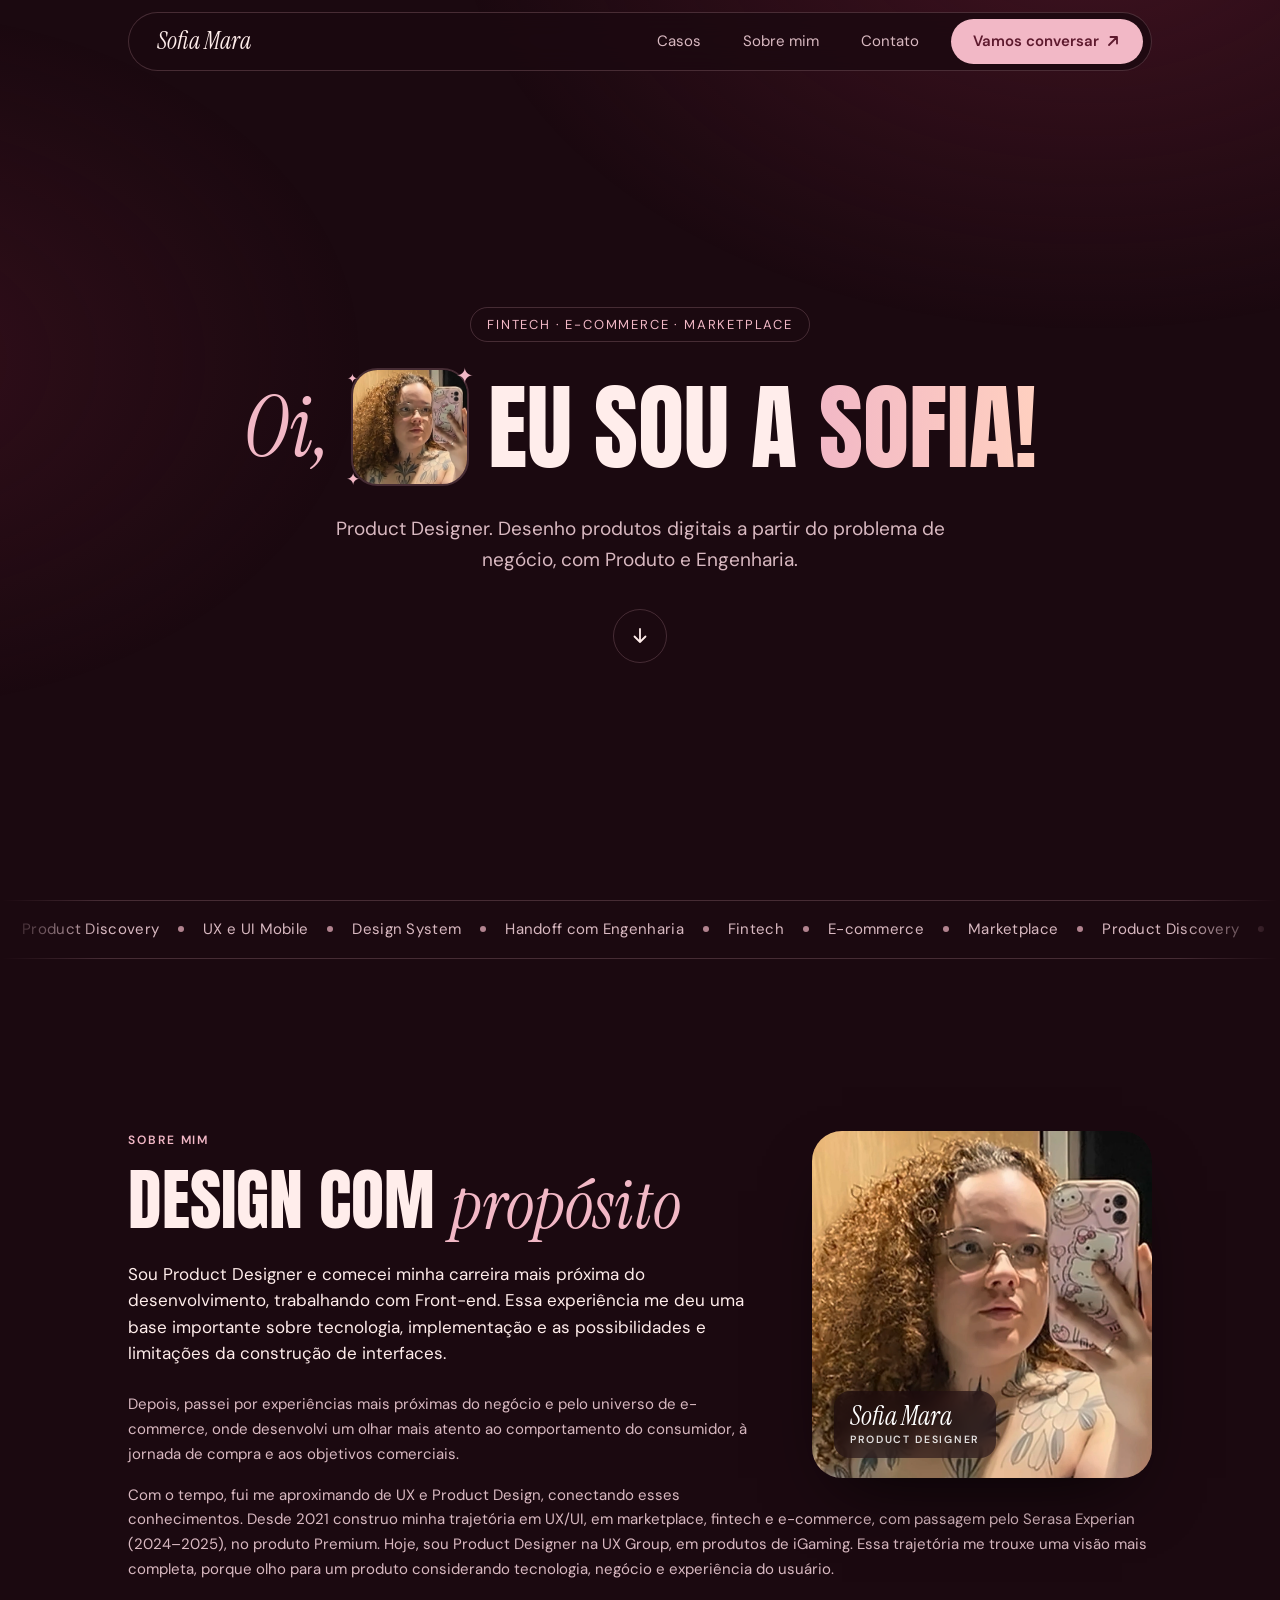
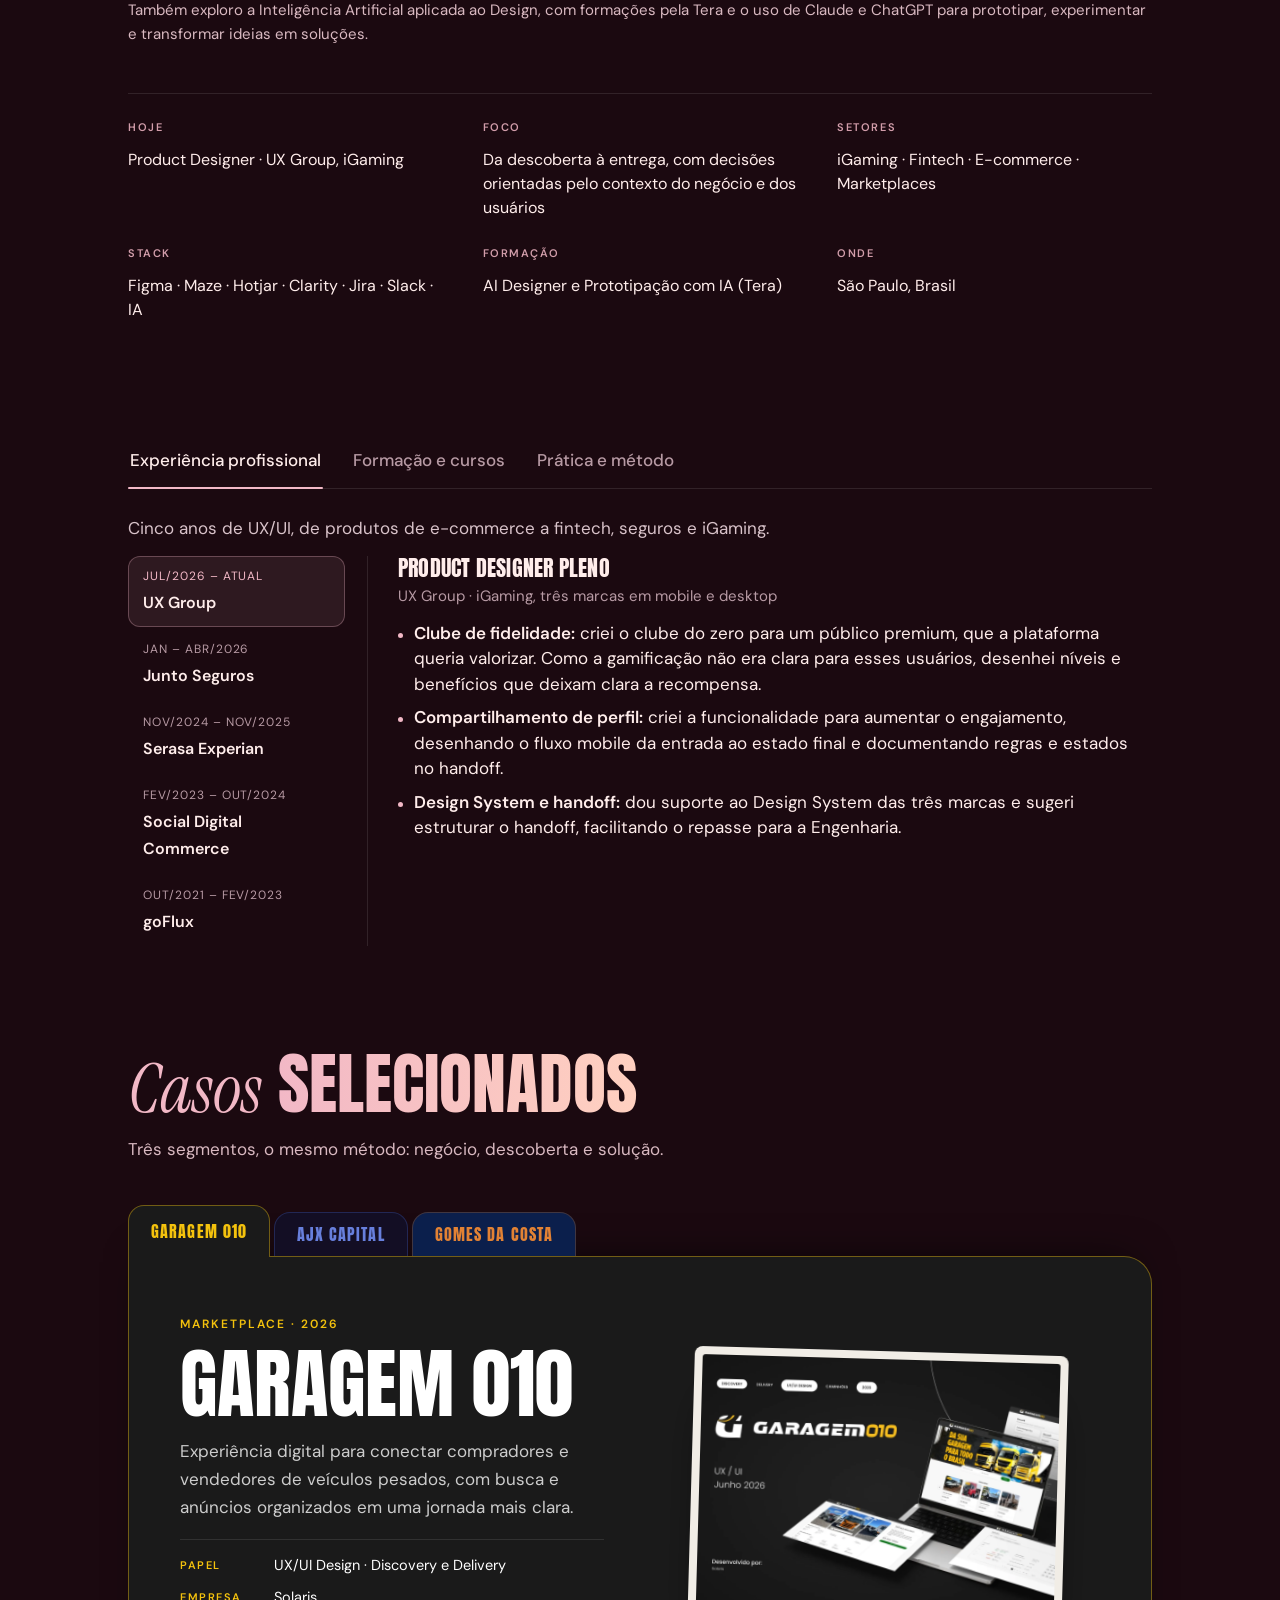
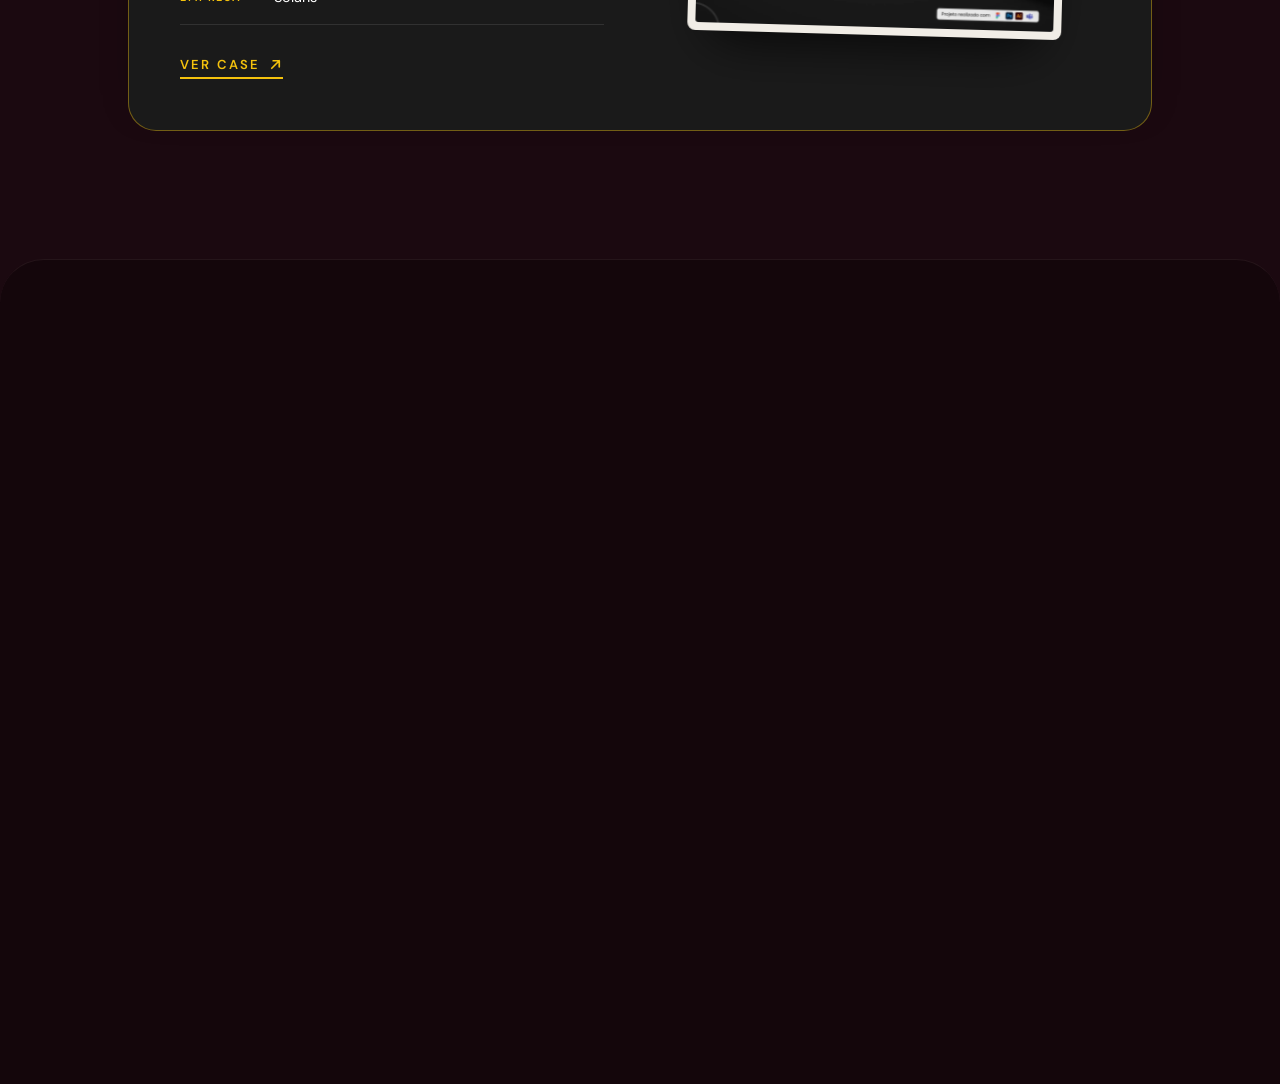
==== index.html @ 7e18d756 "Sobre mim antes de Casos selecionados Co-Authored-By: Claude Sonnet 5.5 <noreply@anthropic.com> Clau" ====
<!doctype html><html lang="pt-BR"><head><meta charset="utf-8"><meta name="viewport" content="width=device-width,initial-scale=1"><title>Sofia Mara · Product Designer</title><meta name="description" content="Product Designer em São Paulo. Produtos digitais de iGaming, fintech e e-commerce, da descoberta ao handoff."><meta property="og:type" content="website"><meta property="og:title" content="Sofia Mara · Product Designer"><meta property="og:description" content="Product Designer em São Paulo. Produtos digitais de iGaming, fintech e e-commerce, da descoberta ao handoff."><meta property="og:image" content="assets/og.jpg"><meta property="og:locale" content="pt_BR"><meta name="twitter:card" content="summary_large_image"><meta name="theme-color" content="#1B0910"><link rel="icon" href="assets/favicon-32.png" sizes="32x32"><link rel="shortcut icon" href="assets/favicon.ico"><link rel="apple-touch-icon" href="assets/apple-touch-icon.png"><link rel="preload" href="assets/fonts/anton.woff2" as="font" type="font/woff2" crossorigin><link rel="preload" href="assets/fonts/dm-400.woff2" as="font" type="font/woff2" crossorigin><link rel="stylesheet" href="assets/style.css"></head><body><div class="bar"></div><header class="nav"><a class="logo" href="#inicio">Sofia Mara</a><a class="l hm" href="#casos">Casos</a><a class="l hm" href="#sobre">Sobre mim</a><a class="l hm" href="#contato">Contato</a><a class="cta" href="#contato">Vamos conversar <i><svg class="ai" viewBox="0 0 16 16" fill="none" stroke="currentColor" stroke-width="1.8" stroke-linecap="round" stroke-linejoin="round" aria-hidden="true"><path d="M4 12L12 4M5.5 4H12v6.5"/></svg></i></a><button class="mb" type="button" aria-label="Abrir menu" aria-expanded="false" aria-controls="mm"><i></i><i></i></button><div class="mm" id="mm"><a href="#casos">Casos</a><a href="#sobre">Sobre mim</a><a href="#contato">Contato</a></div></header><div id="home"><main><section class="hero" id="inicio"><div class="wrap"><span class="chip">Fintech · E-commerce · Marketplace</span><h1 class="d"><span class="it">Oi,</span><span class="ph"><img src="assets/foto.webp" alt="Retrato de Sofia Mara"><span class="st">✦</span><span class="st">✦</span><span class="st">✦</span></span><span>eu sou a <span class="g">Sofia!</span></span></h1><p class="sub hs">Product Designer. Desenho produtos digitais a partir do problema de negócio, com Produto e Engenharia.</p><a class="down" href="#casos" aria-label="Ver casos"><svg viewBox="0 0 20 20" fill="none" stroke="currentColor" stroke-width="1.8" stroke-linecap="round" stroke-linejoin="round"><path d="M10 3v13M4.5 10.5L10 16l5.5-5.5"/></svg></a></div></section><div class="mq" aria-hidden="true"><div class="mqt"><span>Product Discovery</span><span>UX e UI Mobile</span><span>Design System</span><span>Handoff com Engenharia</span><span>Fintech</span><span>E-commerce</span><span>Marketplace</span><span>Product Discovery</span><span>UX e UI Mobile</span><span>Design System</span><span>Handoff com Engenharia</span><span>Fintech</span><span>E-commerce</span><span>Marketplace</span></div></div><section id="sobre" data-lay="1"><div class="wrap"><div class="ab"><div><div class="pt" data-rv data-v="1"><img src="assets/foto.webp" alt="Sofia Mara" loading="lazy" decoding="async"><div class="pt-cap"><b>Sofia Mara</b><span>Product Designer</span></div></div><span class="lab" data-rv>Sobre mim</span><h2 class="d wr" data-rv>Design com <span class="it">propósito</span></h2><p data-rv class="ld wr">Sou Product Designer e comecei minha carreira mais próxima do desenvolvimento, trabalhando com Front-end. Essa experiência me deu uma base importante sobre tecnologia, implementação e as possibilidades e limitações da construção de interfaces.</p><p data-rv>Depois, passei por experiências mais próximas do negócio e pelo universo de e-commerce, onde desenvolvi um olhar mais atento ao comportamento do consumidor, à jornada de compra e aos objetivos comerciais.</p><p data-rv>Com o tempo, fui me aproximando de UX e Product Design, conectando esses conhecimentos. Desde 2021 construo minha trajetória em UX/UI, em marketplace, fintech e e-commerce, com passagem pelo Serasa Experian (2024–2025), no produto Premium. Hoje, sou Product Designer na UX Group, em produtos de iGaming. Essa trajetória me trouxe uma visão mais completa, porque olho para um produto considerando tecnologia, negócio e experiência do usuário.</p><p data-rv>Também exploro a Inteligência Artificial aplicada ao Design, com formações pela Tera e o uso de Claude e ChatGPT para prototipar, experimentar e transformar ideias em soluções.</p></div></div><ul class="topics" data-rv><li><b>Hoje</b>Product Designer · UX Group, iGaming</li><li><b>Foco</b>Da descoberta à entrega, com decisões orientadas pelo contexto do negócio e dos usuários</li><li><b>Setores</b>iGaming · Fintech · E-commerce · Marketplaces</li><li><b>Stack</b>Figma · Maze · Hotjar · Clarity · Jira · Slack · IA</li><li><b>Formação</b>AI Designer e Prototipação com IA (Tera)</li><li><b>Onde</b>São Paulo, Brasil</li></ul><div class="mix" id="experiencia" data-rv><div class="mix-tabs" role="tablist" aria-label="Trajetória"><button type="button" role="tab" class="on" aria-selected="true" id="mt0">Experiência profissional</button><button type="button" role="tab" aria-selected="false" id="mt1">Formação e cursos</button><button type="button" role="tab" aria-selected="false" id="mt2">Prática e método</button></div><div class="mix-p on" role="tabpanel" aria-labelledby="mt0"><p class="mix-lead">Cinco anos de UX/UI, de produtos de e-commerce a fintech, seguros e iGaming.</p><div class="xp"><article class="xp-i" data-rv><div class="xp-d">Jul/2026 – Atual</div><div class="xp-b"><h3>Product Designer Pleno</h3><small>UX Group · iGaming, três marcas em mobile e desktop</small><p>Criei o clube de fidelidade e o compartilhamento de perfil, e dou suporte ao Design System das três marcas.</p><details class="xp-m"><summary>Ver detalhes</summary><ul><li><b>Clube de fidelidade:</b> criei o clube do zero para um público premium, que a plataforma queria valorizar. Como a gamificação não era clara para esses usuários, desenhei níveis e benefícios que deixam clara a recompensa.</li><li><b>Compartilhamento de perfil:</b> criei a funcionalidade para aumentar o engajamento, desenhando o fluxo mobile da entrada ao estado final e documentando regras e estados no handoff.</li><li><b>Design System e handoff:</b> dou suporte ao Design System das três marcas e sugeri estruturar o handoff, facilitando o repasse para a Engenharia.</li></ul></details></div></article><article class="xp-i" data-rv><div class="xp-d">Jan – Abr/2026</div><div class="xp-b"><h3>Product Designer Pleno</h3><small>Junto Seguros · contrato PJ via DOMVS iT, projeto de 4 meses</small><p>Cadastro com validação e preenchimento automático de campos, e login modernizado.</p><details class="xp-m"><summary>Ver detalhes</summary><ul><li><b>Contexto:</b> o abandono no cadastro sobrecarregava o CS, que cadastrava usuários manualmente. A meta era reduzir esse abandono.</li><li><b>Cadastro:</b> com a Engenharia, optamos por validar e preencher campos automaticamente, e não só reduzir telas, porque era ali que o usuário travava.</li><li><b>Login:</b> modernizei a experiência de acesso, com menos etapas e menos esforço para o usuário.</li></ul></details></div></article><article class="xp-i" data-rv><div class="xp-d">Nov/2024 – Nov/2025</div><div class="xp-b"><h3>Product Designer Pleno</h3><small>Serasa Experian · Serasa Premium (assinatura)</small><p>Entrevistas e testes de usabilidade com assinantes; sugeri focar na identidade do Premium.</p><details class="xp-m"><summary>Ver detalhes</summary><ul><li><b>Discovery:</b> conduzi entrevistas com assinantes, dinâmicas com PM e PO e testes de usabilidade.</li><li><b>Mudança de rota:</b> Produto pediu um novo onboarding, que não trouxe a identificação esperada dos assinantes. Sugeri focar na identidade do Premium, ponto que os usuários já citavam, mas não era prioridade, e isso embasou a nova experiência.</li></ul></details></div></article><article class="xp-i" data-rv><div class="xp-d">Fev/2023 – Out/2024</div><div class="xp-b"><h3>UX Designer Júnior → Pleno</h3><small>Social Digital Commerce · e-commerce</small><p>Jornadas de compra, da página de produto ao checkout, usando o Microsoft Clarity para achar pontos de desistência.</p></div></article><article class="xp-i" data-rv><div class="xp-d">Out/2021 – Fev/2023</div><div class="xp-b"><h3>Product Designer Júnior</h3><small>goFlux · produto Fluxy</small><p>Fluxos e protótipos testados com usuários antes do desenvolvimento.</p></div></article></div></div><div class="mix-p" role="tabpanel" aria-labelledby="mt1"><ul class="xp-c"><li><b>AI Designer</b><span>Tera · 2026</span></li><li><b>Prototipação & Design de Produtos com IA</b><span>Tera · 2026</span></li><li><b>Design Systems</b><span>TheStarter · 2024</span></li><li><b>Product-Led Growth</b><span>BTX Consultoria em Tecnologia · 2024</span></li><li><b>Formação de Product Design</b><span>Alura · 2023</span></li><li><b>Google Analytics 4 para UX</b><span>Rocket Labs · 2023</span></li></ul></div><div class="mix-p" role="tabpanel" aria-labelledby="mt2"><div class="tools2"><span class="lab">Prática e método</span><div class="seg" role="tablist"><button role="tab" class="on" data-i="0">Prática de produto</button><button role="tab" class="" data-i="1">Pesquisa e validação</button><button role="tab" class="" data-i="2">Colaboração</button><button role="tab" class="" data-i="3">Ferramentas</button></div><div class="sp on" role="tabpanel"><p class="bs">O que eu aplico em cada projeto, da descoberta ao handoff.</p><ul class="pills"><li>Product Discovery</li><li>Visão de produto</li><li>Design System</li><li>Handoff com Engenharia</li><li>Gamificação</li><li>User Interface (UI)</li></ul></div><div class="sp" role="tabpanel"><p class="bs">Entender o usuário e validar antes de investir em desenvolvimento.</p><ul class="pills"><li>Testes com usuários</li><li>Maze</li><li>Hotjar</li><li>Clarity</li><li>Google Analytics</li><li>Análise de dados</li></ul></div><div class="sp" role="tabpanel"><p class="bs">Alinhar Produto, Design e Engenharia no mesmo ritmo.</p><ul class="pills"><li>Jira</li><li>Confluence</li><li>Slack</li><li>Metodologias ágeis</li></ul></div><div class="sp" role="tabpanel"><p class="bs">Para desenhar e prototipar.</p><ul class="pills"><li>Figma</li><li>FigJam</li><li>Figma Make</li><li>Adobe XD</li><li>Pacote Adobe</li><li>IA (Claude)</li><li>ChatGPT</li></ul></div></div></div></div></div></section><section id="casos"><div class="wrap"><h2 class="d wr" data-rv><span class="it">Casos</span> <span class="g">selecionados</span></h2><p class="lead wr" data-rv>Três segmentos, o mesmo método: negócio, descoberta e solução.</p><div class="tabsx"><div class="tabbar" role="tablist" data-rv><button class="tb on" role="tab" id="tb0" aria-selected="true" aria-controls="pn0" data-i="0" style="--bg:#1A1A1A;--ac:#F4C20D;--on:#141414" type="button"><em>Garagem 010</em></button><button class="tb" role="tab" id="tb1" aria-selected="false" aria-controls="pn1" data-i="1" style="--bg:#0D1232;--ac:#5B86FF;--on:#FFFFFF" type="button"><em>AJX Capital</em></button><button class="tb" role="tab" id="tb2" aria-selected="false" aria-controls="pn2" data-i="2" style="--bg:#012D74;--ac:#FF8A1F;--on:#012D74" type="button"><em>Gomes da Costa</em></button></div><div class="panels" data-rv><a class="sc on" role="tabpanel" id="pn0" aria-labelledby="tb0" href="#/garagem-010" style="--bg:#1A1A1A;--fg:#FFFFFF;--ac:#F4C20D;--on:#141414"><div class="tx"><small>Marketplace · 2026</small><h3>Garagem 010</h3><p>Experiência digital para conectar compradores e vendedores de veículos pesados, com busca e anúncios organizados em uma jornada mais clara.</p><dl class="mini"><div><dt>Papel</dt><dd>UX/UI Design · Discovery e Delivery</dd></div><div><dt>Empresa</dt><dd>Solaris</dd></div></dl><span class="vp">Ver case <i><svg class="ai" viewBox="0 0 16 16" fill="none" stroke="currentColor" stroke-width="1.8" stroke-linecap="round" stroke-linejoin="round" aria-hidden="true"><path d="M4 12L12 4M5.5 4H12v6.5"/></svg></i></span></div><div class="fr"><img src="assets/capas/gar.webp" alt="Capa do projeto Garagem 010" loading="lazy"></div></a><a class="sc" role="tabpanel" id="pn1" aria-labelledby="tb1" href="#/ajx-capital" style="--bg:#0D1232;--fg:#FFFFFF;--ac:#5B86FF;--on:#FFFFFF"><div class="tx"><small>Fintech · 2025</small><h3>AJX Capital</h3><p>Redesign de uma experiência financeira para simplificar a apresentação das informações e tornar os passos mais claros para quem começa a investir.</p><dl class="mini"><div><dt>Papel</dt><dd>Product Design · UX/UI · do Discovery ao handoff</dd></div><div><dt>Empresa</dt><dd>Solaris</dd></div></dl><span class="vp">Ver case <i><svg class="ai" viewBox="0 0 16 16" fill="none" stroke="currentColor" stroke-width="1.8" stroke-linecap="round" stroke-linejoin="round" aria-hidden="true"><path d="M4 12L12 4M5.5 4H12v6.5"/></svg></i></span></div><div class="fr"><img src="assets/capas/ajx.webp" alt="Capa do projeto AJX Capital" loading="lazy"></div></a><a class="sc" role="tabpanel" id="pn2" aria-labelledby="tb2" href="#/gomes-da-costa" style="--bg:#012D74;--fg:#FFFFFF;--ac:#FF8A1F;--on:#012D74"><div class="tx"><small>E-commerce · 2024</small><h3>Gomes da Costa</h3><p>Site B2B para parceiros comerciais e distribuidores, com foco em navegação clara e apresentação dos produtos.</p><dl class="mini"><div><dt>Papel</dt><dd>UX/UI Design</dd></div><div><dt>Empresa</dt><dd>Social Unlimited</dd></div></dl><span class="vp">Ver case <i><svg class="ai" viewBox="0 0 16 16" fill="none" stroke="currentColor" stroke-width="1.8" stroke-linecap="round" stroke-linejoin="round" aria-hidden="true"><path d="M4 12L12 4M5.5 4H12v6.5"/></svg></i></span></div><div class="fr"><img src="assets/capas/gdc.webp" alt="Capa do projeto Gomes da Costa" loading="lazy"></div></a></div></div></div></section></main></div><div class="view" id="v-garagem-010" data-ac="#F4C20D" data-on="#141414" data-tint="rgba(244,194,13,.16)" data-title="Garagem 010 · Sofia Mara" hidden><main class="view-main"><div class="wrap"><div class="ch"><div class="row"><div><span class="lab" data-rv>Case · Marketplace · 2026</span><h1 class="d" data-rv>Garagem 010</h1><p class="sm" data-rv>Experiência digital para conectar compradores e vendedores de veículos pesados, com busca e anúncios organizados em uma jornada mais clara.</p><div class="bts" style="justify-content:flex-start;margin:0" data-rv><a class="btn p" href="https://www.behance.net/gallery/251794497/E-commerce-Garagem010-UIUX-Design" target="_blank" rel="noopener noreferrer">Ver no Behance <i><svg class="ai" viewBox="0 0 16 16" fill="none" stroke="currentColor" stroke-width="1.8" stroke-linecap="round" stroke-linejoin="round" aria-hidden="true"><path d="M4 12L12 4M5.5 4H12v6.5"/></svg></i></a></div></div><div class="hd-r" data-rv><div class="cover"><img src="assets/capas/gar.webp" alt="Capa do projeto Garagem 010"></div><dl class="meta"><div><dt>Ano</dt><dd>2026</dd></div><div><dt>Papel</dt><dd>UX/UI Design · Discovery e Delivery</dd></div><div><dt>Empresa</dt><dd>Solaris</dd></div><div><dt>Segmento</dt><dd>Marketplace</dd></div></dl></div></div></div><div class="rsm" data-rv><div class="rsm-role"><span>Meu papel</span><b>UX/UI Design, do Discovery ao Delivery.</b></div><div class="rsm-g"><div><i>Problema</i><p>Compra e venda de veículos pesados sem um ambiente único: cadastro complexo, pouca confiança na negociação e nenhum controle administrativo.</p></div><div><i>Decisão</i><p>Plataforma organizada em três pilares (Parceiro, Administrador e Cliente), com cadastro de anúncios em etapas e parceiro verificado.</p></div><div><i>Entrega</i><p>Interfaces finais, documentação funcional e handoff, com acompanhamento das implementações.</p></div></div></div><div class="sec car" data-rv><div class="chd"><div><span class="lab">Detalhes</span><h2>Um olhar de perto</h2></div><div class="arr"><button type="button" class="pv" aria-label="Anterior">&#8592;</button><button type="button" class="nx2" aria-label="Próximo">&#8594;</button></div></div><div class="trk"><figure><img src="assets/capas/gar.webp" alt="Garagem 010, imagem 1"></figure><figure><img src="assets/capas/d-gar-2.webp" alt="Garagem 010, imagem 2"></figure><figure><img src="assets/capas/d-gar-5.webp" alt="Garagem 010, imagem 3"></figure><figure><img src="assets/capas/ui-gar-1.webp" alt="Garagem 010, imagem 4"></figure><figure><img src="assets/capas/ui-gar-2.webp" alt="Garagem 010, imagem 5"></figure><a class="mais" href="https://www.behance.net/gallery/251794497/E-commerce-Garagem010-UIUX-Design" target="_blank" rel="noopener noreferrer"><span class="lab">Case completo</span><b>Ver todas as telas no Behance</b><i><i><svg class="ai" viewBox="0 0 16 16" fill="none" stroke="currentColor" stroke-width="1.8" stroke-linecap="round" stroke-linejoin="round" aria-hidden="true"><path d="M4 12L12 4M5.5 4H12v6.5"/></svg></i></i></a></div><div class="dots"></div></div><div class="sec" data-rv><div><span class="lab">01 · Metodologia</span><h2>Double Diamond</h2></div><div><div class="dd"><div class="ddv on"><div class="ddt"><div class="ddg g1"><span>Problema · Discover e Define</span></div><div class="ddg g2"><span>Solução · Develop e Deliver</span></div><div class="ddc c1"><i>01</i><b>Discover</b><p>Conversas com stakeholders e especialistas do setor para mapear as dores de compradores, parceiros e administradores. Benchmark com Webmotors, Mercado Livre, Loft e OLX para identificar padrões e lacunas.</p><small>Requisitos · Benchmark</small></div><div class="ddc c2"><i>02</i><b>Define</b><p>Síntese em seis problemas prioritários: cadastro complexo, falta de controle administrativo, pouca confiança na negociação, fluxo fragmentado, sem gestão de parceiros e processo manual. Personas e arquitetura da informação da plataforma.</p><small>Problemas · Personas · IA</small></div><div class="ddc c3"><i>03</i><b>Develop</b><p>Fluxos, wireframes e protótipos para os três pilares (Parceiro, Administrador e Cliente), com validação dos principais cenários.</p><small>Fluxos · Wireframes · Protótipos</small></div><div class="ddc c4"><i>04</i><b>Deliver</b><p>Interfaces finais, documentação funcional e handoff para o desenvolvimento, com acompanhamento das implementações.</p><small>UI final · Documentação · Handoff</small></div></div></div></div></div></div><div class="sec" data-rv><div><span class="lab">02 · Benchmark</span><h2>O que o mercado já faz</h2></div><div><p>Comparei Webmotors, Mercado Livre, Loft e OLX. Os pontos fortes e fracos de cada um viraram decisões:</p><ul class="bl"><li>Cadastro dividido em etapas</li><li>Mais credibilidade, mostrando o parceiro verificado</li><li>Cards mais limpos</li><li>Prioridade para fotos grandes</li></ul></div></div><div class="sec" data-rv><div><span class="lab">03 · Problemas</span><h2>O que encontramos</h2></div><div><p>Na etapa de Discovery, os aprendizados foram consolidados em seis problemas:</p><ul class="pills"><li>Cadastro muito complexo</li><li>Ausência de controle administrativo</li><li>Pouca confiança na negociação</li><li>Fluxo fragmentado</li><li>Ausência de gestão de parceiros</li><li>Processo manual</li></ul></div></div><div class="sec" data-rv><div><span class="lab">04 · Estratégia</span><h2>Como poderíamos resolver isso?</h2></div><div><p>Dos problemas saíram perguntas estratégicas, como simplificar o cadastro de anúncios sem perder informação importante e centralizar a gestão em um único ambiente. As funcionalidades foram organizadas em três pilares:</p><div class="duo trio3"><div class="gc"><span class="lab">Parceiro</span><h3>Publica os anúncios</h3><ul class="bl"><li>Cadastro da empresa</li><li>Criação e gestão de anúncios</li><li>Gestão dos interessados</li><li>Atualização de perfil</li></ul></div><div class="gc"><span class="lab">Administrador</span><h3>Gere a operação</h3><ul class="bl"><li>Gestão de usuários, parceiros e clientes</li><li>Gestão de anúncios</li><li>Controle de permissões</li></ul></div><div class="gc"><span class="lab">Cliente</span><h3>Busca e demonstra interesse</h3><ul class="bl"><li>Busca avançada</li><li>Favoritos</li><li>Contato com anunciantes</li><li>Perfil do usuário</li></ul></div></div></div></div><div class="sec" data-rv><div><span class="lab">Aprendizados</span><h2>O que levei deste projeto</h2></div><ul class="bl"><li><b>Trabalhar com IA.</b> Foi uma experiência com bastante uso de IA, e isso me ajudou a entender como usar essas ferramentas para ganhar escala, agilidade e eficiência no processo de design.</li><li><b>Design System desde o início.</b> Percebi a importância de estruturar um Design System logo no começo, pensando na consistência e na facilidade de evolução do produto conforme ele cresce.</li></ul></div><div class="fin" data-rv><div class="fin-l"><span class="lab">Case completo</span><h2>Veja o processo e as telas</h2><p>O projeto inteiro, com telas e detalhes, está no meu Behance.</p><div class="bts"><a class="btn p" href="https://www.behance.net/gallery/251794497/E-commerce-Garagem010-UIUX-Design" target="_blank" rel="noopener noreferrer">Abrir no Behance <i><svg class="ai" viewBox="0 0 16 16" fill="none" stroke="currentColor" stroke-width="1.8" stroke-linecap="round" stroke-linejoin="round" aria-hidden="true"><path d="M4 12L12 4M5.5 4H12v6.5"/></svg></i></a></div></div><dl class="fin-r"><div><dt>Palavras-chave</dt><dd>Discovery · Delivery · UX/UI Design · Caminhões · 2026</dd></div><div><dt>Ferramentas</dt><dd>Figma · Photoshop · Illustrator · Teams</dd></div><div><dt>Desenvolvido por</dt><dd>Solaris</dd></div></dl></div><div class="nx" data-rv><a href="#/gomes-da-costa"><small>← Anterior</small><b>Gomes da Costa</b></a><a class="r" href="#/ajx-capital"><small>Próximo →</small><b>AJX Capital</b></a></div></div></main></div><div class="view" id="v-ajx-capital" data-ac="#5B86FF" data-on="#FFFFFF" data-tint="rgba(59,99,240,.22)" data-title="AJX Capital · Sofia Mara" hidden><main class="view-main"><div class="wrap"><div class="ch"><div class="row"><div><span class="lab" data-rv>Case · Fintech · 2025</span><h1 class="d" data-rv>AJX Capital</h1><p class="sm" data-rv>Redesign de uma experiência financeira para simplificar a apresentação das informações e tornar os passos mais claros para quem começa a investir.</p><div class="bts" style="justify-content:flex-start;margin:0" data-rv><a class="btn p" href="https://www.behance.net/gallery/221381561/Aplicativo-AJX-UIUX-Design" target="_blank" rel="noopener noreferrer">Ver no Behance <i><svg class="ai" viewBox="0 0 16 16" fill="none" stroke="currentColor" stroke-width="1.8" stroke-linecap="round" stroke-linejoin="round" aria-hidden="true"><path d="M4 12L12 4M5.5 4H12v6.5"/></svg></i></a><a class="btn" href="https://www.figma.com/deck/eUM4Y44WfViMMg2u6GrjgN" target="_blank" rel="noopener noreferrer">Ver apresentação <i><svg class="ai" viewBox="0 0 16 16" fill="none" stroke="currentColor" stroke-width="1.8" stroke-linecap="round" stroke-linejoin="round" aria-hidden="true"><path d="M4 12L12 4M5.5 4H12v6.5"/></svg></i></a></div></div><div class="hd-r" data-rv><div class="cover"><img src="assets/capas/ajx.webp" alt="Capa do projeto AJX Capital"></div><dl class="meta"><div><dt>Ano</dt><dd>2025</dd></div><div><dt>Papel</dt><dd>Product Design · UX/UI · do Discovery ao handoff</dd></div><div><dt>Empresa</dt><dd>Solaris</dd></div><div><dt>Segmento</dt><dd>Fintech</dd></div></dl></div></div></div><div class="rsm" data-rv><div class="rsm-role"><span>Meu papel</span><b>Product Design e UX/UI, do Discovery (a partir das pesquisas existentes) ao handoff com Engenharia. Projeto em dupla com Leonardo Lacerda Aguiar.</b></div><div class="rsm-g"><div><i>Problema</i><p>Execução complexa: a equipe de apoio precisava acompanhar o usuário em funções básicas, e a interface tinha pouca sinalização de status e leitura difícil.</p></div><div><i>Decisão</i><p>Revisão de fluxos, etapas e status sinalizados, filtros e informação melhor distribuída.</p></div><div><i>Entrega</i><p>Home reestruturada, carteira com abas e filtros (Pendente, Em andamento e Liquidado) e biblioteca de componentes.</p></div></div></div><div class="sec car" data-rv><div class="chd"><div><span class="lab">Detalhes</span><h2>Um olhar de perto</h2></div><div class="arr"><button type="button" class="pv" aria-label="Anterior">&#8592;</button><button type="button" class="nx2" aria-label="Próximo">&#8594;</button></div></div><div class="trk"><figure><img src="assets/capas/ajx.webp" alt="AJX Capital, imagem 1"></figure><figure><img src="assets/capas/g-ajx-1.webp" alt="AJX Capital, imagem 2"></figure><figure><img src="assets/capas/g-ajx-3.webp" alt="AJX Capital, imagem 3"></figure><figure><img src="assets/capas/g-ajx-7.webp" alt="AJX Capital, imagem 4"></figure><a class="mais" href="https://www.behance.net/gallery/221381561/Aplicativo-AJX-UIUX-Design" target="_blank" rel="noopener noreferrer"><span class="lab">Case completo</span><b>Ver todas as telas no Behance</b><i><i><svg class="ai" viewBox="0 0 16 16" fill="none" stroke="currentColor" stroke-width="1.8" stroke-linecap="round" stroke-linejoin="round" aria-hidden="true"><path d="M4 12L12 4M5.5 4H12v6.5"/></svg></i></i></a><a class="mais" href="https://www.figma.com/deck/eUM4Y44WfViMMg2u6GrjgN" target="_blank" rel="noopener noreferrer"><span class="lab">Figma</span><b>Ver a apresentação completa</b><i><i><svg class="ai" viewBox="0 0 16 16" fill="none" stroke="currentColor" stroke-width="1.8" stroke-linecap="round" stroke-linejoin="round" aria-hidden="true"><path d="M4 12L12 4M5.5 4H12v6.5"/></svg></i></i></a></div><div class="dots"></div></div><div class="sec" data-rv><div><span class="lab">01 · Contexto</span><h2>Um app financeiro</h2></div><div><p>Empresa do mercado financeiro focada em investimentos seguros e acessíveis, com app mobile. O redesign teve como foco a experiência visual e a usabilidade, para simplificar a apresentação das informações e tornar os passos mais claros para quem começa a investir.</p></div></div><div class="sec" data-rv><div><span class="lab">02 · Problemas</span><h2>O que travava o uso</h2></div><div><p>Na análise do app, três problemas se destacaram:</p><ul class="pills"><li>Complexidade de execução</li><li>Interface pouco intuitiva</li><li>Acessibilidade e leitura</li></ul><p>A equipe de apoio precisava acompanhar o usuário em funções básicas, havia pouca sinalização de status, excesso de informação e falta de foco, e a leitura ficava difícil em certas condições.</p></div></div><div class="sec" data-rv><div><span class="lab">03 · Estratégia</span><h2>Como poderíamos resolver isso?</h2></div><div><p>Cada problema virou uma frente de solução:</p><div class="duo trio3"><div class="gc"><span class="lab">Frente 01</span><h3>Facilitar o processo</h3><ul class="bl"><li>Gatilhos para as funções principais</li><li>Revisão de fluxos</li></ul></div><div class="gc"><span class="lab">Frente 02</span><h3>Organização visual</h3><ul class="bl"><li>Etapas e status sinalizados</li><li>Filtros</li></ul></div><div class="gc"><span class="lab">Frente 03</span><h3>Acessibilidade</h3><ul class="bl"><li>Informação melhor distribuída</li><li>Leitura clara</li></ul></div></div></div></div><div class="sec" data-rv><div><span class="lab">04 · Mudanças</span><h2>O que ficou diferente</h2></div><div><ul class="bl"><li><b>Home reestruturada</b> com gatilhos para as funcionalidades ideais e carrossel para as opções de investimento.</li><li><b>Carteira com abas e filtros</b> (Pendente, Em andamento e Liquidado): o usuário sabe onde está e qual o status.</li><li><b>Fluxos reorganizados</b> mostrando só o necessário em cada etapa, como no envio de documentos.</li></ul></div></div><div class="sec" data-rv><div><span class="lab">05 · Design system</span><h2>Visual e componentes</h2></div><div><p>O foco do redesign foi a experiência visual e a usabilidade, combinando neon e glassmorphism para um aspecto tecnológico e sofisticado. Fonte: Archivo.</p><div class="sw"><span><i style="background:#0d1233"></i><b>Marine Blue</b>#0D1233</span><span><i style="background:#42cdf5"></i><b>Light Blue</b>#42CDF5</span><span><i style="background:#73ff47"></i><b>Green</b>#73FF47</span><span><i style="background:#f80"></i><b>Orange</b>#FF8800</span></div><p>Biblioteca de componentes com estados de progresso, status e notificações (lidas e não lidas).</p></div></div><div class="sec" data-rv><div><span class="lab">Aprendizados</span><h2>O que levei deste projeto</h2></div><ul class="bl"><li><b>Partir de pesquisas de outras pessoas.</b> Entrei depois que as entrevistas e pesquisas já tinham sido feitas. Precisei trabalhar a partir dos estudos existentes para transformá-los em uma solução visual e funcional.</li><li><b>Interpretar dados e descobertas anteriores.</b> Foi uma experiência importante para aprender a ler pesquisas que não conduzi diretamente e aproveitar o que já tinha sido descoberto.</li><li><b>UI Guide e Design System primeiro.</b> Reforçou a importância de começar o projeto estruturando um UI Guide e um Design System.</li></ul></div><div class="fin" data-rv><div class="fin-l"><span class="lab">Case completo</span><h2>Veja o processo e as telas</h2><p>O projeto inteiro, com telas e detalhes, está no meu Behance.</p><div class="bts"><a class="btn p" href="https://www.behance.net/gallery/221381561/Aplicativo-AJX-UIUX-Design" target="_blank" rel="noopener noreferrer">Abrir no Behance <i><svg class="ai" viewBox="0 0 16 16" fill="none" stroke="currentColor" stroke-width="1.8" stroke-linecap="round" stroke-linejoin="round" aria-hidden="true"><path d="M4 12L12 4M5.5 4H12v6.5"/></svg></i></a><a class="btn" href="https://www.figma.com/deck/eUM4Y44WfViMMg2u6GrjgN" target="_blank" rel="noopener noreferrer">Ver apresentação <i><svg class="ai" viewBox="0 0 16 16" fill="none" stroke="currentColor" stroke-width="1.8" stroke-linecap="round" stroke-linejoin="round" aria-hidden="true"><path d="M4 12L12 4M5.5 4H12v6.5"/></svg></i></a></div></div><dl class="fin-r"><div><dt>Palavras-chave</dt><dd>Product Design · Aplicativo · UX Design · Março de 2025</dd></div><div><dt>Desenvolvido por</dt><dd>Sofia Silveira e Leonardo Lacerda Aguiar</dd></div></dl></div><div class="nx" data-rv><a href="#/garagem-010"><small>← Anterior</small><b>Garagem 010</b></a><a class="r" href="#/gomes-da-costa"><small>Próximo →</small><b>Gomes da Costa</b></a></div></div></main></div><div class="view" id="v-gomes-da-costa" data-ac="#FF8A1F" data-on="#012D74" data-tint="rgba(1,45,116,.45)" data-title="Gomes da Costa · Sofia Mara" hidden><main class="view-main"><div class="wrap"><div class="ch"><div class="row"><div><span class="lab" data-rv>Case · E-commerce · 2024</span><h1 class="d" data-rv>Gomes da Costa</h1><p class="sm" data-rv>Site B2B para parceiros comerciais e distribuidores, com foco em navegação clara e apresentação dos produtos.</p><div class="bts" style="justify-content:flex-start;margin:0" data-rv><a class="btn p" href="https://www.behance.net/gallery/209493775/E-commerce-Gomes-da-Costa-UIUX-Design" target="_blank" rel="noopener noreferrer">Ver no Behance <i><svg class="ai" viewBox="0 0 16 16" fill="none" stroke="currentColor" stroke-width="1.8" stroke-linecap="round" stroke-linejoin="round" aria-hidden="true"><path d="M4 12L12 4M5.5 4H12v6.5"/></svg></i></a></div></div><div class="hd-r" data-rv><div class="cover"><img src="assets/capas/gdc.webp" alt="Capa do projeto Gomes da Costa"></div><dl class="meta"><div><dt>Ano</dt><dd>2024</dd></div><div><dt>Papel</dt><dd>UX/UI Design</dd></div><div><dt>Empresa</dt><dd>Social Unlimited</dd></div><div><dt>Segmento</dt><dd>E-commerce</dd></div></dl></div></div></div><div class="rsm" data-rv><div class="rsm-role"><span>Meu papel</span><b>UX/UI Design.</b></div><div class="rsm-g"><div><i>Problema</i><p>Um site B2B que precisava ser ferramenta estratégica para parceiros comerciais e distribuidores, com informação detalhada de cada produto.</p></div><div><i>Decisão</i><p>O benchmark apontou oportunidades: modernizar o design, facilitar pedidos, packs, detalhamento e centro de ajuda.</p></div><div><i>Entrega</i><p>Navegação por categorias e conteúdo estruturado, da descoberta do produto até a decisão.</p></div></div></div><div class="sec car" data-rv><div class="chd"><div><span class="lab">Detalhes</span><h2>Um olhar de perto</h2></div><div class="arr"><button type="button" class="pv" aria-label="Anterior">&#8592;</button><button type="button" class="nx2" aria-label="Próximo">&#8594;</button></div></div><div class="trk"><figure><img src="assets/capas/gdc.webp" alt="Gomes da Costa, imagem 1"></figure><figure><img src="assets/capas/d-gdc-2.webp" alt="Gomes da Costa, imagem 2"></figure><figure><img src="assets/capas/d-gdc-3.webp" alt="Gomes da Costa, imagem 3"></figure><figure><img src="assets/capas/ui-gdc-1.webp" alt="Gomes da Costa, imagem 4"></figure><figure><img src="assets/capas/ui-gdc-2.webp" alt="Gomes da Costa, imagem 5"></figure><a class="mais" href="https://www.behance.net/gallery/209493775/E-commerce-Gomes-da-Costa-UIUX-Design" target="_blank" rel="noopener noreferrer"><span class="lab">Case completo</span><b>Ver todas as telas no Behance</b><i><i><svg class="ai" viewBox="0 0 16 16" fill="none" stroke="currentColor" stroke-width="1.8" stroke-linecap="round" stroke-linejoin="round" aria-hidden="true"><path d="M4 12L12 4M5.5 4H12v6.5"/></svg></i></i></a></div><div class="dots"></div></div><div class="sec" data-rv><div><span class="lab">01 · Projeto</span><h2>Mais que uma vitrine</h2></div><div><p>Marca de alimentos conhecida por qualidade e tradição, em especial pescados como atum e sardinha. O site B2B deve servir como ferramenta estratégica para fortalecer a relação com os parceiros comerciais, com navegação intuitiva e informação detalhada de cada produto.</p></div></div><div class="sec" data-rv><div><span class="lab">02 · Benchmark</span><h2>O que o mercado já faz</h2></div><div><p>Análise de sites B2B de Coqueiro, Pescador e Robinson (concorrentes diretos), e de Amazon Business e Alibaba (fora do setor), olhando navegação, design, usabilidade e funcionalidades. Oportunidades identificadas:</p><ul class="bl"><li>Modernização do design</li><li>Facilidade de pedidos Pack</li><li>Detalhamento aprofundado</li><li>Centro de ajuda</li></ul></div></div><div class="sec" data-rv><div><span class="lab">03 · Persona</span><h2>Para quem desenhei</h2></div><div><p>Criei a persona para o projeto: um gerente de compras de rede de supermercados, que valoriza clareza, informação completa e navegação intuitiva.</p></div></div><div class="sec" data-rv><div><span class="lab">04 · Recursos</span><h2>O que o site precisa ter</h2></div><div><p>Das oportunidades do benchmark saíram oito recursos:</p><ul class="pills"><li>Informações detalhadas</li><li>Linkagem de produtos</li><li>Opções de embalagem</li><li>Pack de 3 unidades</li><li>Páginas de produto</li><li>Destaques e promoções</li><li>Interface intuitiva</li><li>Design responsivo</li></ul></div></div><div class="sec" data-rv><div><span class="lab">Aprendizados</span><h2>O que levei deste projeto</h2></div><ul class="bl"><li><b>Jornada de compra no e-commerce.</b> Reforcei meu olhar sobre como a organização das informações, a comunicação visual e a facilidade de navegação influenciam a experiência de compra.</li><li><b>Interface além da estética.</b> Aprendi a olhar para a interface considerando também como ela ajuda o usuário a encontrar produtos e tomar decisões.</li></ul></div><div class="fin" data-rv><div class="fin-l"><span class="lab">Case completo</span><h2>Veja o processo e as telas</h2><p>O projeto inteiro, com telas e detalhes, está no meu Behance.</p><div class="bts"><a class="btn p" href="https://www.behance.net/gallery/209493775/E-commerce-Gomes-da-Costa-UIUX-Design" target="_blank" rel="noopener noreferrer">Abrir no Behance <i><svg class="ai" viewBox="0 0 16 16" fill="none" stroke="currentColor" stroke-width="1.8" stroke-linecap="round" stroke-linejoin="round" aria-hidden="true"><path d="M4 12L12 4M5.5 4H12v6.5"/></svg></i></a></div></div><dl class="fin-r"><div><dt>Palavras-chave</dt><dd>Qualidade · Sabor · Confiança · 2024 · Usabilidade</dd></div><div><dt>Ferramentas</dt><dd>Figma · Photoshop · Illustrator · Teams</dd></div><div><dt>Desenvolvido por</dt><dd>Social Unlimited Digital Commerce</dd></div></dl></div><div class="nx" data-rv><a href="#/ajx-capital"><small>← Anterior</small><b>AJX Capital</b></a><a class="r" href="#/garagem-010"><small>Próximo →</small><b>Garagem 010</b></a></div></div></main></div><footer class="final" id="contato"><div class="final-in"><span class="avail"><i></i>Aberta a boas conversas</span><h2 class="d wr"><span class="it">Vamos</span> <span class="g">conversar?</span></h2><p class="lead wr">Se você está construindo um produto digital e precisa transformar desafios complexos em experiências mais claras, vamos trocar ideias.</p><div class="bts"><a class="btn p" href="#contato" data-mail target="_blank" rel="noopener noreferrer">E-mail <i><svg class="ai" viewBox="0 0 16 16" fill="none" stroke="currentColor" stroke-width="1.8" stroke-linecap="round" stroke-linejoin="round" aria-hidden="true"><path d="M4 12L12 4M5.5 4H12v6.5"/></svg></i></a><button class="btn" id="copy" type="button">Copiar e-mail</button><a class="btn" href="assets/Sofia-Mara-Silveira-Product-Designer-CV.pdf" download>Baixar currículo</a></div></div><div class="foot"><div class="foot-top"><div class="foot-brand"><div><b>Sofia Mara</b><span>Product Designer<br>São Paulo, Brasil</span></div></div><nav class="foot-col" aria-label="Menu do rodapé"><h4>Menu</h4><a href="#inicio">Início</a><a href="#casos">Casos</a><a href="#sobre">Sobre mim</a><a href="#contato">Contato</a></nav><div class="foot-col"><h4>Social</h4><a href="https://www.linkedin.com/in/sofimara/" target="_blank" rel="noopener noreferrer">LinkedIn</a><a href="https://www.behance.net/sofiamara" target="_blank" rel="noopener noreferrer">Behance</a><a href="https://github.com/SofisMara" target="_blank" rel="noopener noreferrer">GitHub</a></div></div><hr><div class="foot-bot"><span>© 2026 Sofia Mara · São Paulo, Brasil</span><a href="#inicio">Voltar ao topo ↑</a></div><p class="priv">Este site usa o Microsoft Clarity para medir como as páginas são visitadas (cliques e rolagem, sem identificar você). Nenhum dado é vendido. <br>Dúvidas ou pedido de exclusão: fale comigo pelo e-mail acima.</p></div></footer><script src="assets/app.js"></script></body></html>
---- assets/style.css ----
@font-face{font-family:Anton;font-style:normal;font-weight:400;font-display:swap;src:url(fonts/anton.woff2)format('woff2')}@font-face{font-family:'DM Sans';font-style:normal;font-weight:400;font-display:swap;src:url(fonts/dm-400.woff2)format('woff2')}@font-face{font-family:'DM Sans';font-style:normal;font-weight:500;font-display:swap;src:url(fonts/dm-500.woff2)format('woff2')}@font-face{font-family:'DM Sans';font-style:normal;font-weight:600;font-display:swap;src:url(fonts/dm-600.woff2)format('woff2')}@font-face{font-family:'Instrument Serif';font-style:italic;font-weight:400;font-display:swap;src:url(fonts/instrument-italic.woff2)format('woff2')}@keyframes fl{0%,to{transform:translateY(0) rotate(0)}50%{transform:translateY(-9px) rotate(14deg)}}@keyframes bob{0%,to{transform:translateY(0)}50%{transform:translateY(7px)}}@keyframes glow{0%,to{box-shadow:0 0 0 0 transparent}50%{box-shadow:0 0 22px 2px rgba(242,184,198,.18)}}@keyframes wob{0%,to{transform:rotate(2.5deg)}50%{transform:rotate(1deg) translateY(-6px)}}@keyframes wob2{0%,to{transform:rotate(3deg)}50%{transform:rotate(1.5deg) translateY(-8px)}}@keyframes pulse{0%,to{box-shadow:0 0 0 0 rgba(120,230,160,.45)}60%{box-shadow:0 0 0 8px transparent}}@keyframes wig{0%,to{rotate:0deg}30%{rotate:-4deg}70%{rotate:4deg}}@keyframes tabin{0%{opacity:0;transform:translateY(14px)}to{opacity:1;transform:none}}@keyframes cin{0%{opacity:0}to{opacity:1}}@keyframes wIn{0%{opacity:0;transform:translateY(.5em)}to{opacity:1;transform:none}}@keyframes mqs{to{transform:translateX(-50%)}}@keyframes rp{to{transform:scale(5);opacity:0}}@keyframes frIn{0%{opacity:0;transform:translateX(34px) rotate(4deg) scale(.96)}to{opacity:1;transform:rotate(1.6deg)}}@keyframes bd{to{transform:rotate(360deg)}}@keyframes hdf{50%{transform:translateY(-6px)}}@keyframes hdi{0%{opacity:0;transform:translateY(8px)}to{opacity:1;transform:none}}@keyframes hdt{0%,to{transform:rotate(2.2deg) translateY(0)}50%{transform:rotate(1.6deg) translateY(-6px)}}@keyframes cvs{0%,60%{transform:translateX(-120%)}to{transform:translateX(120%)}}@keyframes cvz{0%{transform:scale(1)}to{transform:scale(1.06)}}@keyframes cvg{0%,to{opacity:1}}@keyframes trl{0%{opacity:0;transform:translate(-50%,-50%) scale(.3) rotate(0)}18%{opacity:.75}to{opacity:0;transform:translate(calc(-50% + var(--dx)),calc(-50% + 26px)) scale(1) rotate(100deg)}}:root{--bg:#1B0910;--card:#2A0E17;--card2:#3A0F20;--wine:#5E1A2E;--rose:#F2B8C6;--ink:#FFEDEB;--mute:#D9B9C1;--line:rgba(242,184,198,.2);--blush:#F7D6DD;--r:28px}*{box-sizing:border-box;margin:0;padding:0}body,html{overflow-x:hidden}html{scroll-behavior:smooth;scroll-padding-top:90px}body{font:400 17px/1.65"DM Sans",system-ui,sans-serif;color:var(--ink);background:var(--bg);-webkit-font-smoothing:antialiased}body::before{content:"";position:fixed;inset:0;z-index:-1;background:radial-gradient(900px 600px at 85% -10%,rgba(94,26,46,.55),transparent 70%),radial-gradient(700px 500px at -10% 40%,rgba(94,26,46,.35),transparent 70%)}img{display:block;max-width:100%}a{color:inherit;text-decoration:none}ul{list-style:none}.d,.it{font-weight:400}.d{font-family:Anton,sans-serif;text-transform:uppercase;line-height:1}.it{font-family:"Instrument Serif",serif;font-style:italic;text-transform:none;color:var(--rose)}.g{background:linear-gradient(90deg,#f2b8c6,#ffd0c0);-webkit-background-clip:text;background-clip:text;color:transparent;-webkit-text-fill-color:transparent}.wrap{width:min(1120px,100% - 40px);margin-inline:auto}section{padding:clamp(56px,8vw,104px)0 0}.lab{font-size:12px;letter-spacing:.16em;text-transform:uppercase;color:var(--rose);font-weight:600;margin-bottom:14px;display:block}h2.d{font-size:clamp(38px,5.6vw,68px);margin-bottom:12px}.lead{color:var(--mute);max-width:620px;margin-bottom:34px}.hero h1,.nav{display:flex;align-items:center}.nav{position:fixed;left:50%;transform:translateX(-50%);z-index:50;background:rgba(27,9,16,.82);backdrop-filter:blur(12px);border:1px solid var(--line);border-radius:99px;transition:box-shadow .6s,background .6s;max-width:calc(100% - 24px)}.nav.scr{box-shadow:0 14px 40px -16px rgba(0,0,0,.7)}.logo{font:italic 400 24px"Instrument Serif",serif;white-space:nowrap}.nav .cta,.nav a.l{border-radius:99px;color:var(--mute);transition:color .5s,background .5s}.nav a.l.on,.nav a.l:hover{color:var(--ink);background:rgba(242,184,198,.12)}.nav .cta{font-weight:600;background:var(--rose);color:var(--wine);display:inline-flex;gap:6px;align-items:center;transition:transform .5s}.nav .cta:hover{transform:translateY(-2px)}.ai{transition:transform .6s}a:hover .ai,a:hover>i>.ai{transform:translate(2px,-2px)}.hero,i{place-items:center}i{font-style:normal;display:inline-grid;line-height:0}.hero{min-height:100svh;display:grid;text-align:center;padding:120px 0 70px}.hero h1{justify-content:center;line-height:1.02}.hero h1 .it{font-size:.9em}.ph{position:relative;display:inline-block;width:1.25em;height:1.25em;flex:none;transform:rotate(-6deg)}.ph img{width:100%;height:100%;object-fit:cover;object-position:50% 20%;border-radius:.28em;border:2px solid var(--line)}.st{position:absolute;color:var(--rose);font-size:.22em;animation:fl 9s ease-in-out infinite}.st:nth-child(2){top:-.18em;right:-.2em}.st:nth-child(3){bottom:-.05em;left:-.28em;animation-delay:-3s;font-size:.18em}.st:nth-child(4){top:.2em;left:-.3em;animation-delay:-6s;font-size:.14em}.chip,.fact small{letter-spacing:.14em;text-transform:uppercase;color:var(--rose)}.chip,.down{border:1px solid var(--line)}.chip{display:inline-block;font-size:13px;border-radius:99px;padding:6px 16px;margin-bottom:26px}.hero p.sub{max-width:640px;margin:26px auto 0;color:var(--mute);font-size:clamp(16px,1.6vw,19px)}.down{display:inline-grid;place-items:center;width:54px;height:54px;border-radius:50%;margin-top:34px;transition:transform .8s,background .6s}.down:hover{background:rgba(242,184,198,.14);transform:translateY(4px)}.down svg{width:20px;height:20px}.facts{display:grid;grid-template-columns:repeat(4,minmax(0,1fr));gap:14px}.fact{background:var(--card);border:1px solid var(--line);border-radius:22px;padding:20px}.fact small{display:block;font-size:11px;margin-bottom:6px}.fact b{display:block;font-size:16px;margin-bottom:4px}.fact span{font-size:14px;color:var(--mute)}.ab{display:grid;grid-template-columns:minmax(0,1.25fr) minmax(0,.75fr);gap:clamp(28px,5vw,64px);align-items:center}.ab p{color:var(--mute);margin-bottom:16px}.ab p:first-of-type{color:var(--ink)}.pills{display:flex;flex-wrap:wrap;gap:8px;margin:0 0 20px}.pills li,.pt{border:1px solid var(--line)}.pills li{background:rgba(242,184,198,.08);border-radius:99px;padding:6px 14px;font-size:14px}.pt{transform:rotate(3deg);border-radius:30px;overflow:hidden;box-shadow:0 30px 60px -30px rgba(0,0,0,.8)}.pt img{width:100%;aspect-ratio:4/5;object-fit:cover;object-position:50% 20%}.bts,.c{display:flex}.c{border-radius:26px;padding:26px;flex-direction:column;gap:8px;border:1px solid var(--line)}.c h3,.c small{text-transform:uppercase}.c small{font-size:12px;letter-spacing:.12em;opacity:.8}.c h3{font:400 clamp(24px,2.4vw,30px)/1.05 Anton,sans-serif}.c h4{font:600 15px/1.3"DM Sans"}.c p{font-size:15px;opacity:.92}.c .pills li{border-color:rgba(0,0,0,.2);background:rgba(0,0,0,.06)}.bts{flex-wrap:wrap;gap:10px;justify-content:center;margin-top:28px}.btn{display:inline-flex;align-items:center;gap:8px;font:600 15px"DM Sans";padding:13px 22px;border-radius:99px;border:1px solid var(--line);background:0 0;color:var(--ink);cursor:pointer;transition:transform .6s,background .6s}.btn.p{background:var(--rose);color:var(--wine);border-color:var(--rose)}.btn:hover{background:rgba(242,184,198,.12)}.btn.p:hover{background:#f7c8d3}.ch p.sm,footer{color:var(--mute)}footer{text-align:center;font-size:14px;padding:44px 0 40px}.ch{padding:150px 0 0}.ch .row{display:grid;gap:clamp(28px,5vw,64px)}.ch h1{font-size:clamp(46px,8vw,104px);margin:6px 0 20px}.ch p.sm{max-width:560px;font-size:18px;margin-bottom:26px}.meta{background:var(--card);border:1px solid var(--line);border-radius:24px;padding:26px;transform:rotate(2.5deg);box-shadow:0 30px 60px -30px rgba(0,0,0,.8)}.meta div{display:grid;grid-template-columns:96px minmax(0,1fr);gap:12px;padding:12px 0;border-bottom:1px solid var(--line)}.case .sec .gc .bl li:last-child,.meta div:last-child{border:0}.meta dt,.sec h2{text-transform:uppercase}.meta dt{font-size:11px;letter-spacing:.14em;color:var(--rose);font-weight:600;padding-top:3px}.meta dd{font-size:15px}.cover{margin-top:clamp(36px,6vw,64px);border-radius:32px;overflow:hidden;border:1px solid var(--line);background:#1d0a11}.sec{display:grid;grid-template-columns:minmax(0,.4fr) minmax(0,1fr);gap:clamp(20px,5vw,64px);padding-top:clamp(48px,7vw,88px)}.sec h2{font:400 clamp(30px,3.6vw,46px)/1.05 Anton;overflow-wrap:break-word;hyphens:auto}.sec p{color:var(--mute);margin-bottom:14px;font-size:18px}.sec p:first-child{color:var(--ink)}.nx{display:grid;grid-template-columns:repeat(2,minmax(0,1fr));gap:14px;margin-top:20px}.nx a{background:var(--card);border:1px solid var(--line);border-radius:24px;padding:22px 24px;display:block;transition:transform .7s,border-color .6s}.nx a:hover{transform:translateY(-4px);border-color:rgba(242,184,198,.55)}.nx b,.nx small{text-transform:uppercase}.nx small{font-size:11px;letter-spacing:.14em;color:var(--rose)}.nx b{display:block;font:400 28px/1.1 Anton;margin-top:4px}.nx a.r{text-align:right}.bar{position:fixed;top:0;left:0;height:3px;background:var(--rose);width:0;z-index:60}.js .rv{opacity:0;transform:translateY(26px);transition:opacity 1.3s cubic-bezier(.2,.7,.2,1),transform 1.3s cubic-bezier(.2,.7,.2,1);transition-delay:var(--d,0s)}.js .pills.show li,.js .rv.in{opacity:1;transform:none}@media (hover:hover){.c,.fact{transition:transform .8s cubic-bezier(.2,.7,.2,1),border-color .6s}}@media (max-width:900px){.facts{grid-template-columns:repeat(2,minmax(0,1fr))}.ab,.ch .row,.sec{grid-template-columns:minmax(0,1fr)}.pt{max-width:340px;margin-inline:auto}.meta{transform:none}.nav .l.hm{display:none}}@media (max-width:560px){body{font-size:16px}.nav{padding-left:16px}.logo{margin-right:6px;font-size:21px}.nav a.l{padding:8px 9px;font-size:13px}.nav .cta{padding:8px 14px}.facts,.nx{grid-template-columns:minmax(0,1fr)}.nx a.r{text-align:left}.hero h1{font-size:clamp(40px,12.5vw,64px)}}@media (prefers-reduced-motion:reduce){*{animation:none!important;transition:none!important;scroll-behavior:auto!important}.js .rv{opacity:1;transform:none}}.ai{width:15px;height:15px}.ch{padding-top:170px}@media (max-width:560px){.nav{top:10px;padding:8px 8px 8px 16px}.logo{font-size:24px;margin-right:8px}.nav .cta,.nav a.l{font-size:14px;padding:9px 10px}.nav .cta{padding:10px 16px}}.js .pills li{opacity:0;transform:translateY(12px) scale(.92);transition:opacity 1s cubic-bezier(.2,.7,.2,1),transform 1s cubic-bezier(.2,.7,.2,1),border-color .6s,background .6s;transition-delay:calc(var(--i,0)*.1s + .25s)}.js .pills.show li:hover{transform:translateY(-3px);border-color:rgba(242,184,198,.65);background:rgba(242,184,198,.16);transition-delay:0s}.down{animation:bob 3.4s ease-in-out infinite}.chip{animation:glow 5s ease-in-out infinite}.meta{animation:wob 9s ease-in-out infinite}.pt{animation:wob2 10s ease-in-out infinite}.fact:hover{border-color:rgba(242,184,198,.5)}.avail{display:inline-flex;align-items:center;gap:10px;font-size:14px;border:1px solid var(--line);background:rgba(242,184,198,.08);border-radius:99px;padding:7px 16px}.avail i{width:9px;height:9px;border-radius:50%;background:#78e6a0;animation:pulse 4.5s ease-out infinite}.case{--ac:#F2B8C6;--on:#3A0F20;--tint:rgba(94,26,46,.4)}.case::before{background:radial-gradient(900px 620px at 85% -5%,var(--tint),transparent 70%),radial-gradient(700px 500px at -10% 45%,var(--tint),transparent 72%)}.case .lab,.case .meta dt,.case .nx small,.tb.on em,.tb:hover em{color:var(--ac)}.case .ch h1{background:linear-gradient(90deg,var(--ac),#ffedeb);-webkit-background-clip:text;background-clip:text;color:transparent;-webkit-text-fill-color:transparent;font-size:clamp(54px,10vw,132px)}.case .btn.p{background:var(--ac);color:var(--on)}.case .btn.p:hover{filter:brightness(1.08);background:var(--ac)}.case .btn.p,.case .btn:hover,.case .nx a:hover{border-color:var(--ac)}.case .meta{border-color:color-mix(in srgb,var(--ac) 45%,transparent);background:color-mix(in srgb,var(--ac) 9%,#2a0e17)}.case .meta div{border-color:color-mix(in srgb,var(--ac) 22%,transparent)}.case .cover,.case .pills li{border-color:color-mix(in srgb,var(--ac) 40%,transparent)}.case .cover{box-shadow:0 50px 100px -50px var(--ac)}.case .sec h2{color:var(--ink)}.case .pills li{background:color-mix(in srgb,var(--ac) 10%,transparent)}.case .bar{background:var(--ac)}.bar{background:var(--ac,#F2B8C6)}.hero h1 span,.nav .cta,.nav a.l{white-space:nowrap}.case .ch{padding-top:0}.case .ch .row{min-height:70svh;padding-bottom:30px;align-items:center}.case .ch p.sm{font-size:clamp(17px,1.8vw,21px)}@media (max-width:900px){.case .ch .row{min-height:0;padding-top:120px}}.nav{gap:12px}.logo{margin-right:40px;line-height:1}.go svg{width:18px;height:18px}@media (max-width:900px){.nav{padding:12px 14px 12px 28px}.logo{font-size:34px;margin-right:18px}.nav .cta,.nav a.l{font-size:17px;padding:12px 16px}.nav .cta{padding:14px 24px}}@media (max-width:560px){.nav{top:10px;padding:8px 8px 8px 18px;gap:2px}.logo{font-size:26px;margin-right:6px}.nav .cta,.nav a.l{font-size:14px;padding:9px}.nav .cta{padding:11px 16px;margin-left:2px}.hero{padding-top:120px}.case .ch .row{padding-top:110px}}.nav{width:min(1240px,100% - 40px);max-width:none;justify-content:flex-start}.nav .logo{margin-right:auto}.nav .cta{margin-left:14px;font-size:17px;padding:12px 26px}@media (max-width:900px){.nav{width:calc(100% - 24px);padding:12px 12px 12px 26px}.nav a.l{padding:12px 14px}}@media (max-width:560px){.nav{width:calc(100% - 16px);padding:8px 8px 8px 18px}.nav a.l{padding:9px 8px}}.nav{padding:8px 10px 8px 34px;top:14px}.ab .pt[data-v="6"] .pt-cap b,.logo{font-size:32px}.nav a.l{font-size:17px;padding:10px 22px}.nav .cta .ai{width:16px;height:16px}.hero{padding-top:140px}.case .ch .row{padding-top:130px}@media (max-width:900px){.nav{padding:6px 8px 6px 22px}.logo{font-size:28px}.nav .cta,.nav a.l{font-size:15px;padding:9px 12px}.nav .cta{padding:10px 18px}}@media (max-width:560px){.nav{top:8px;padding:5px 6px 5px 16px}.logo{font-size:23px}.nav .cta,.nav a.l{font-size:13px;padding:8px 7px}.nav .cta{padding:9px 14px}.hero{padding-top:110px}.case .ch .row{padding-top:100px}}.ph{cursor:pointer;transition:transform .9s cubic-bezier(.2,.9,.3,1.3);will-change:transform;--rx:0deg;--ry:0deg}.ph img{transition:transform 1s cubic-bezier(.2,.7,.2,1),box-shadow 1s,border-color .6s}@media (hover:hover){.ph:hover{transform:rotate(5deg) scale(1.18) perspective(500px) rotateX(var(--rx)) rotateY(var(--ry));animation:wig 2.4s ease-in-out .9s infinite}.ph:hover img{box-shadow:0 22px 50px -18px rgba(242,184,198,.55);border-color:rgba(242,184,198,.7)}.ph:hover .st{animation-duration:2.6s}.ph:hover .st:nth-child(2){transform:scale(1.8)}}.sc{position:sticky;top:calc(104px + var(--n)*22px);display:grid;box-shadow:0-14px 40px -20px rgba(0,0,0,.7)}.sc:first-child{margin-top:0}.sc .tab,.sc small{letter-spacing:.16em}.sc .tab{position:absolute;top:-38px;left:calc(var(--n)*210px);height:40px;min-width:190px;padding:0 44px 0 22px;display:flex;align-items:center;background:var(--ac);color:var(--on);font:600 12px"DM Sans";clip-path:polygon(0 0,calc(100% - 28px)0,100% 100%,0 100%);border-radius:14px 0 0 0}.sc small{font-size:12px;color:var(--ac);font-weight:600}.sc .tab,.sc .vp,.sc h3,.sc small{text-transform:uppercase}.sc h3{font:400 clamp(44px,6vw,84px)/.95 Anton;margin:12px 0 16px}.sc p{color:rgba(255,255,255,.78);max-width:460px;margin-bottom:18px}.sc .vp{display:inline-flex;align-items:center;gap:8px;font:600 13px"DM Sans";letter-spacing:.16em;color:var(--ac);border-bottom:2px solid var(--ac);padding-bottom:4px}.sc .fr{position:relative;background:#f1ede6;border-radius:8px;transform:rotate(1.6deg);box-shadow:0 30px 50px -24px rgba(0,0,0,.8);transition:transform 1.1s cubic-bezier(.2,.7,.2,1)}.sc .fr img{width:100%;aspect-ratio:4/3;object-fit:cover;border-radius:3px}.sc .fr::after,.sc .fr::before{content:"";position:absolute;width:74px;height:22px;background:rgba(255,255,255,.55);backdrop-filter:blur(2px);top:-11px;box-shadow:0 2px 6px rgba(0,0,0,.2)}.sc .fr::before{left:-18px;transform:rotate(-38deg)}.sc .fr::after{right:-18px;transform:rotate(38deg)}.sc:hover .fr{transform:rotate(-.6deg) scale(1.03)}.sc:hover .vp .ai{transform:translate(3px,-3px)}@media (max-width:900px){.sc{position:relative;top:auto;grid-template-columns:minmax(0,1fr);min-height:0;margin-top:48px}.sc .tab{left:calc(var(--n)*0px);min-width:170px}.sc .fr{max-width:520px}}#home[hidden],.view[hidden]{display:none!important}.bar{display:none}body.case .bar{display:block}@media (max-width:900px){.sc .fr{order:-1;margin:6px 6px 10px}.sc .tab{top:-37px}}.tabsx{padding-top:8px}.tabbar{display:flex;position:relative;z-index:2;overflow-x:auto;scrollbar-width:none}.tabbar::-webkit-scrollbar{display:none}.tb{--ac:#F2B8C6;display:flex;align-items:center;gap:10px;border:0;cursor:pointer;background:color-mix(in srgb,var(--bg) 55%,#1b0910);color:var(--ac);font:600 12px"DM Sans";letter-spacing:.16em;text-transform:uppercase;clip-path:polygon(0 0,calc(100% - 30px)0,100% 100%,0 100%)}.tb.on,.tb:hover{opacity:1}.tb.on{background:var(--ac)}.tb:focus-visible{outline:2px solid #fff;outline-offset:-4px}.panels{position:relative}.sc{--ac:#F2B8C6;display:none;grid-template-columns:minmax(0,1fr) minmax(0,1.05fr);gap:clamp(20px,4vw,52px);align-items:center;background:var(--bg);color:var(--fg);padding:clamp(28px,4vw,56px) clamp(24px,4vw,60px);min-height:420px;border:1px solid color-mix(in srgb,var(--ac) 40%,transparent);margin:0}.sc.on{display:grid;animation:tabin 1.1s cubic-bezier(.2,.7,.2,1)}.sc .mini{display:grid;gap:8px;margin:0 0 24px;padding:14px 0;border-top:1px solid color-mix(in srgb,var(--ac) 30%,transparent);border-bottom:1px solid color-mix(in srgb,var(--ac) 30%,transparent);max-width:460px}.sc .mini div{display:grid;grid-template-columns:84px minmax(0,1fr);gap:10px}.sc .mini dt{font-size:11px;letter-spacing:.14em;text-transform:uppercase;color:var(--ac);font-weight:600;padding-top:2px}.sc .mini dd{font-size:14.5px}.sc .fr::after,.sc .fr::before,.sc .tab{display:none}@media (max-width:900px){.sc{grid-template-columns:minmax(0,1fr);min-height:0}.sc .fr{order:-1}.tb{padding:0 38px 0 18px;height:42px}.tb.on{height:50px}.tb em{display:none}}@media (max-width:560px){.tb{padding:0 30px 0 14px;font-size:11px;letter-spacing:.08em;gap:0}.tabbar{gap:3px}}.tabbar{padding-top:0;margin-bottom:0;align-items:flex-end}.tb{clip-path:none;opacity:1;background:color-mix(in srgb,var(--bg) 60%,#1b0910);color:color-mix(in srgb,var(--ac) 70%,#8a6a72);border:1px solid color-mix(in srgb,var(--ac) 22%,transparent);border-bottom:0;transition:background .6s,color .6s,height .6s cubic-bezier(.2,.7,.2,1)}.tb:hover{background:color-mix(in srgb,var(--bg) 80%,#1b0910);color:var(--ac)}.sc,.tb.on{position:relative}.tb.on{background:var(--bg);color:var(--ac);z-index:3;margin-bottom:-1px;box-shadow:inset 0 3px 0 var(--ac)}.tb em{color:var(--ink);display:inline!important;font:400 18px/1 Anton;letter-spacing:.07em;color:color-mix(in srgb,var(--ac) 75%,#8a6a72);opacity:1}.sc{z-index:1}.sc.on{animation:none}.sc.on .fr,.sc.on .tx{animation:cin 1s cubic-bezier(.2,.7,.2,1)}@media (max-width:560px){.tb{padding:0 16px;height:44px}.tb.on{height:50px}}#v-gomes-da-costa .btn.p{background:#fff;background:#ee6a0b;color:#fff;border-color:#ee6a0b}#v-gomes-da-costa .btn.p:hover{background:#eaf0fa;background:#ff7a1a;border-color:#ff7a1a;filter:none}.topics,.topics li{display:grid}.topics li{background:var(--card);border:1px solid var(--line);background:0 0;border-bottom:1px solid var(--line);border-radius:0;grid-template-columns:96px minmax(0,1fr);gap:12px;align-items:baseline}.gc h3,.tb em,.topics b{text-transform:uppercase}.topics b{font:600 11px"DM Sans";letter-spacing:.14em;color:var(--rose);display:block;margin:0 0 6px;font-size:10.5px;opacity:.75}@media (max-width:560px){.topics{grid-template-columns:minmax(0,1fr)}}@media (max-width:900px){.tabbar{overflow:visible;gap:5px}.tb{flex:1 1 0;min-width:0;justify-content:center;padding:0 6px;height:46px;border-radius:16px 16px 0 0}.tb.on{height:54px}.tb em{font-size:14px;letter-spacing:.04em;text-align:center;line-height:1.05}}@media (max-width:400px){.tb em{font-size:12.5px}}.sc .fr{width:84%;justify-self:center;padding:8px}.case .cover{max-width:860px;margin-inline:auto}.case .cover img{aspect-ratio:16/9}@media (max-width:900px){.sc .fr{width:92%}.case .cover{max-width:100%}}.tabbar{gap:4px;justify-content:flex-start;overflow:visible}.tb{flex:none;padding:0 22px;height:44px;border-radius:16px 16px 0 0}.tb em{font-size:16px}.tb.on{height:52px;box-shadow:none;border-color:color-mix(in srgb,var(--ac) 40%,transparent)}.sc{border-radius:0 28px 28px 28px}@media (max-width:900px){.tabbar{gap:3px}.tb{flex:none;padding:0 14px;height:40px;border-radius:14px 14px 0 0}.tb.on{height:46px}.tb em{font-size:13px;letter-spacing:.04em}}@media (max-width:400px){.tb{padding:0 10px}.tb em{font-size:11.5px}}.duo{display:grid;grid-template-columns:repeat(2,minmax(0,1fr));gap:14px;padding-top:clamp(40px,6vw,72px)}.gc{background:color-mix(in srgb,var(--ac) 7%,transparent);border:1px solid color-mix(in srgb,var(--ac) 24%,transparent);border-radius:28px;padding:clamp(22px,3vw,34px);backdrop-filter:blur(6px)}.gc .lab{display:block;margin-bottom:10px}.gc h3{font:400 clamp(24px,2.6vw,32px)/1.08 Anton;color:var(--ink);margin-bottom:22px;letter-spacing:.01em}.gc .pills{margin:0;gap:8px}.gc .pills li{background:color-mix(in srgb,var(--ac) 9%,transparent);border-color:color-mix(in srgb,var(--ac) 30%,transparent);font-size:14px}@media (max-width:900px){.duo{grid-template-columns:minmax(0,1fr)}}.topics{border-top:1px solid var(--line)}@media (max-width:900px){.topics{grid-template-columns:minmax(0,1fr)}}@media (max-width:400px){.topics li{grid-template-columns:84px minmax(0,1fr)}}.topics{border:0;grid-template-columns:repeat(3,minmax(0,1fr));gap:22px 28px;margin-top:30px}.topics li{display:block;border:0;padding:0;font-size:15px;color:var(--ink);line-height:1.35}.tools2{margin-top:clamp(48px,7vw,80px);display:block}.tools2 .lab{margin-bottom:18px}.seg{display:flex;flex-wrap:wrap;gap:8px}.seg button,.sp{border:1px solid var(--line)}.seg button{font:600 14px"DM Sans";padding:11px 20px;border-radius:99px;background:0 0;color:var(--mute);cursor:pointer}.seg button:hover{color:var(--ink);border-color:rgba(242,184,198,.5)}.seg button.on{background:var(--rose);color:var(--wine);border-color:var(--rose)}.sp{display:none;margin-top:26px;padding:clamp(22px,3vw,34px);border-radius:28px;background:rgba(242,184,198,.05)}.sp.on,.tools2 .lab{display:block}.sp .bs{font-size:17px;color:var(--mute);margin-bottom:20px}.sp .pills{margin:0}.sp .pills li{font-size:15px;padding:8px 18px}@media (max-width:900px){.topics{grid-template-columns:repeat(2,minmax(0,1fr))}}@media (max-width:400px){.topics{gap:18px 16px}.seg button{padding:10px 15px;font-size:13px}}.sec.car{display:block}.car .chd{display:flex;justify-content:space-between;align-items:flex-end;gap:20px;margin-bottom:26px}.car .arr{display:flex;gap:8px}.car .arr button{width:48px;height:48px;border-radius:50%;border:1px solid color-mix(in srgb,var(--ac) 40%,transparent);background:color-mix(in srgb,var(--ac) 8%,transparent);color:var(--ac);font-size:20px;cursor:pointer;transition:background .5s,color .5s,opacity .5s}.car .arr button:hover{background:var(--ac);color:var(--on)}.car .arr button:disabled{opacity:.3;pointer-events:none}.car .trk{display:flex;gap:16px;overflow-x:auto;scroll-snap-type:x mandatory;scrollbar-width:none;scroll-behavior:smooth;-webkit-overflow-scrolling:touch}.car .trk::-webkit-scrollbar{display:none}.car .mais,.car figure{flex:0 0 min(78%,720px);scroll-snap-align:start;border-radius:28px;overflow:hidden;border:1px solid color-mix(in srgb,var(--ac) 30%,transparent);background:#120508;margin:0}.car figure img{transition:transform 1.6s cubic-bezier(.2,.7,.2,1);object-position:top center;background:#120508;height:100%;width:auto;max-width:none;object-fit:contain;display:block}.car figure:hover img{transform:scale(1.04)}.car .mais,.how li{display:flex;flex-direction:column}.car .mais{justify-content:flex-end;gap:10px;background:color-mix(in srgb,var(--ac) 12%,transparent);color:var(--ink)}.car .mais b{font:400 clamp(28px,3.4vw,44px)/1.05 Anton;text-transform:uppercase;font-size:clamp(22px,2.3vw,30px);overflow-wrap:anywhere;hyphens:auto}.car .mais i{font-style:normal;font-size:28px;color:var(--ac);transition:transform .6s}.car .mais:hover i{transform:translate(6px,-6px)}.car .dots{display:flex;gap:8px;margin-top:20px}.car .dots span{width:8px;height:8px;border-radius:99px;background:color-mix(in srgb,var(--ac) 30%,transparent);transition:width .5s,background .5s;cursor:pointer}.car .dots span.on{width:28px;background:var(--ac)}@media (max-width:900px){.car .mais,.car figure{flex-basis:86%;aspect-ratio:4/3.2}.car .arr button{width:42px;height:42px}}.car{--ch:clamp(300px,40vw,500px)}.car .mais,.car figure{height:var(--ch);aspect-ratio:auto}.car figure{flex:0 0 auto;background:#0b0508;display:flex}.car .mais{flex:0 0 clamp(240px,28vw,340px)}@media (max-width:900px){.car{--ch:clamp(260px,72vw,380px)}.car figure{flex-basis:auto}.car .mais{flex-basis:70%}}.car .mais{padding:clamp(20px,2.4vw,30px)}.sp{animation:none!important}.seg button{transition:none!important;transition:transform .4s var(--ease),background .5s,color .5s}.js .sp .pills li,.sp .pills li{opacity:1!important;transform:none!important;transition:none!important}.hero h1{flex-wrap:nowrap;white-space:nowrap;gap:.1em .2em;font-size:clamp(20px,7.4vw,104px)}@media (min-width:561px){.nav{width:auto;max-width:calc(100% - 24px);justify-content:center;padding:5px 6px 5px 22px;gap:2px;top:12px}.nav .logo{margin:0 20px 0 0;font-size:24px}.nav .cta,.nav a.l{font-size:15px;padding:8px 16px}.nav .cta{padding:9px 18px;margin-left:6px}}.ab .ld,.how b{color:var(--ink)}.ab .ld{font-size:20px;line-height:1.55;max-width:560px;margin-bottom:26px}.how{list-style:none;display:grid;grid-template-columns:repeat(3,minmax(0,1fr));border-top:1px solid var(--line)}.how li{gap:4px;font-size:14.5px;line-height:1.5;color:var(--mute)}.how li+li{border-left:1px solid var(--line)}.how em{font:italic 400 18px"Instrument Serif",serif;color:var(--rose);grid-row:1/3;font-size:26px;line-height:1;opacity:.9}.how b{font:400 22px Anton,sans-serif;text-transform:uppercase;letter-spacing:.02em}.ab>div:first-child>.topics{display:none}.wrap>.topics{grid-template-columns:repeat(4,minmax(0,1fr));margin:clamp(36px,5vw,56px)0 0;border-top:1px solid var(--line);border-bottom:1px solid var(--line)}.wrap>.topics li{border-left:1px solid var(--line)}.wrap>.topics li:first-child{border-left:0;padding-left:0}@media (max-width:900px){.wrap>.topics{grid-template-columns:repeat(2,minmax(0,1fr))}.wrap>.topics li:nth-child(3){border-left:0;padding-left:0}.wrap>.topics li:nth-child(n+3){border-top:1px solid var(--line)}}@media (max-width:560px){.how{grid-template-columns:minmax(0,1fr)}.how li,.how li+li{padding:14px 0;border-left:0;border-bottom:1px solid var(--line)}.ab .ld{font-size:18px}}.ab h2.d{margin-bottom:22px}@media (min-width:901px){.nav{width:80vw;max-width:1500px;justify-content:flex-start;padding:6px 8px 6px 28px}.nav .logo{margin:0 auto 0 0}.nav a.l{padding:9px 20px}.nav .cta{padding:10px 22px;margin-left:10px}}.sec .bl{list-style:none;display:grid;gap:10px;margin:6px 0 0}.bl li,.sw span{color:var(--mute)}.bl li{position:relative;padding-left:20px;font-size:15.5px;line-height:1.55}.bl li::before{content:"";position:absolute;left:0;top:.62em;width:8px;height:8px;border-radius:50%;background:var(--ac,var(--rose))}.bl b,.sw b{color:var(--ink);font-weight:600}.ab h2.d+.ld{margin-top:6px}.sec p+.bl,.sec p+.pills,.sec p+.sw{margin-top:14px}.sec .sw+p{margin-top:18px}.sec .duo{margin-top:16px;padding:0}.trio3{grid-template-columns:repeat(3,minmax(0,1fr))!important}.sw{display:flex;flex-wrap:wrap;gap:12px}.sw span{display:flex;flex-direction:column;gap:2px;font-size:12px;letter-spacing:.04em}.sw i{display:block;width:92px;height:56px;border-radius:14px;border:1px solid var(--line);margin-bottom:6px}.sw b{font-size:13.5px;letter-spacing:0}@media (max-width:900px){.trio3{grid-template-columns:minmax(0,1fr)!important}}.sec .gc h3{font-size:20px;line-height:1.15;margin-bottom:12px}.sec .gc{padding:20px}:root{--ease:cubic-bezier(.22,.8,.24,1)}.w{opacity:.2;transition:opacity .35s linear}.w.on{opacity:1}.hs .w,.lt{opacity:0;animation:wIn .9s var(--ease) forwards;animation-delay:calc(.9s + var(--i)*.04s);display:inline-block}.lt{transform:translateY(.55em);animation:wIn 1s var(--ease) forwards;animation-delay:calc(.25s + var(--i)*.055s)}.hero h1 .it,.hero h1 .ph{opacity:0;animation:wIn 1.1s var(--ease) .1s forwards}.hero h1 .g{opacity:0;animation:wIn 1.1s var(--ease) .75s forwards}.chip{animation:wIn 1s var(--ease) both}.mq{overflow:hidden;border-block:1px solid var(--line);padding:16px 0;margin:0 0 clamp(36px,6vw,70px);-webkit-mask:linear-gradient(90deg,transparent,#000 8%,#000 92%,transparent);mask:linear-gradient(90deg,transparent,#000 8%,#000 92%,transparent)}.mqt{display:flex;width:max-content;gap:0;animation:mqs 46s linear infinite}.mq:hover .mqt{animation-play-state:paused}.mqt span{font-size:15px;color:var(--mute);white-space:nowrap;padding:0 22px;position:relative;letter-spacing:.02em}.mqt span::after,.nav a.l::after{content:"";position:absolute;background:var(--rose)}.mqt span::after{right:-3px;top:50%;width:6px;height:6px;margin-top:-3px;border-radius:50%;opacity:.7}.go{width:44px;height:44px;border-radius:50%;background:var(--ac);color:var(--on);place-items:center;transition:transform .6s var(--ease)}.go,.go i{display:grid}.final{margin-top:clamp(70px,10vw,130px);background:var(--wine);border-radius:44px 44px 0 0;padding:clamp(56px,8vw,110px)0 28px;text-align:center;overflow:hidden}.final::before{content:"";position:absolute;inset:auto -10% -40% -10%;height:70%;background:radial-gradient(closest-side,rgba(242,184,198,.18),transparent);pointer-events:none}.final,.final-in,.foot{position:relative}.final-in{max-width:880px;margin:0 auto;padding:0 20px}.final h2.d{font-size:clamp(54px,11vw,150px);margin:18px 0 22px}.final .lead{margin:0 auto 32px;max-width:560px}.final .bts{display:flex;justify-content:center;gap:10px;flex-wrap:wrap}.foot{max-width:1240px;margin:clamp(70px,9vw,120px) auto 0;padding:0 clamp(20px,4vw,40px);text-align:left}.foot-top{display:grid;grid-template-columns:1fr auto auto;gap:36px clamp(40px,9vw,120px);align-items:start}.foot-brand{display:flex;align-items:center;gap:18px}.foot-brand b{display:block;font:italic 400 28px"Instrument Serif",serif;color:#fff}.foot-brand span{font-size:14px;line-height:1.4}.foot-bot,.foot-col{display:flex;gap:12px}.foot-col{flex-direction:column;min-width:140px}.foot-col h4{font:600 12px"DM Sans";letter-spacing:.16em;text-transform:uppercase;margin-bottom:4px}.foot-bot a,.foot-col a{width:fit-content;color:#fff;border-bottom:1px solid transparent;transition:border-color .4s,opacity .4s}.foot-bot a:hover,.foot-col a:hover{border-color:rgba(255,255,255,.7)}.foot hr{border:0;height:1px;background:rgba(255,255,255,.14);margin:44px 0 22px;background:rgba(255,255,255,.07)}.foot-bot{justify-content:space-between;flex-wrap:wrap;font-size:14px}@media (max-width:760px){.foot-top{grid-template-columns:minmax(0,1fr) minmax(0,1fr)}.foot-brand{grid-column:1/-1}.final{border-radius:30px 30px 0 0}}.btn,.cta{transition:transform .5s var(--ease),background .5s,color .5s,box-shadow .5s}.btn:hover,.cta:hover{transform:translateY(-3px);box-shadow:0 14px 30px -14px rgba(242,184,198,.55)}.btn:active,.cta:active{transform:translateY(0) scale(.97)}.btn .ai,.cta .ai{transition:transform .5s var(--ease)}.btn:hover .ai,.cta:hover .ai{transform:rotate(45deg)}.nav a.l{position:relative}.nav a.l::after{left:50%;bottom:4px;width:0;height:1px;transition:width .5s var(--ease),left .5s var(--ease)}.nav a.l:hover::after{width:calc(100% - 28px);left:14px}.facts>*,.gc,.topics li{transition:transform .5s var(--ease),border-color .5s,background .5s}.facts>:hover,.gc:hover{transform:translateY(-4px)}.foot-col h4,.how li:hover b{color:var(--rose)}.how b{transition:color .4s;font-size:21px;line-height:1.1}.seg button:active{transform:scale(.95)}html.cur,html.cur *{cursor:none!important}.cur-d,.cur-r{position:fixed;width:12px;height:12px;margin:-6px 0 0-6px;border-radius:50%;pointer-events:none}.cur-d{left:0;top:0;background:var(--rose);box-shadow:0 0 14px 3px rgba(242,184,198,.6);z-index:99999;opacity:0;transition:opacity .4s,width .4s var(--ease),height .4s var(--ease),margin .4s var(--ease),background .4s;will-change:transform}.cur-d.on{opacity:1}.cur-d.big{width:44px;height:44px;margin:-22px 0 0-22px;background:rgba(242,184,198,.22);box-shadow:0 0 0 1px rgba(242,184,198,.7)}.cur-d.dn{transform-origin:center;width:8px;height:8px;margin:-4px 0 0-4px}.cur-r{border:1px solid var(--rose);z-index:99998;animation:rp .8s var(--ease) forwards}@media (prefers-reduced-motion:reduce){.w{opacity:1!important;transition:none}.chip,.hero h1 .g,.hero h1 .it,.hero h1 .ph,.hs .w,.lt{animation:none!important;opacity:1!important;transform:none!important}.mqt{animation:none}}@media (max-width:560px){.chip{font-size:11px;letter-spacing:.08em;padding:8px 14px}}.sc.on .tx>*{animation:wIn .9s var(--ease) both}.sc.on .tx>:nth-child(1){animation-delay:.05s}.sc.on .tx>:nth-child(2){animation-delay:.14s}.sc.on .tx>:nth-child(3){animation-delay:.23s}.sc.on .tx>:nth-child(4){animation-delay:.32s}.sc.on .tx>:nth-child(5){animation-delay:.4s}.sc.on .fr{animation:frIn 1.2s var(--ease) .1s both}.sc .fr img{transition:transform 1.4s var(--ease)}.sc:hover .fr img{transform:scale(1.05)}.sc .vp{transition:gap .5s var(--ease)}.sc:hover .vp{gap:14px}.sc .vp .ai{transition:transform .5s var(--ease)}.sc:hover .vp .ai{transform:rotate(45deg)}.tb{transition:transform .5s var(--ease),background .5s,color .5s,box-shadow .5s}.tb:not(.on):hover{transform:translateY(-4px)}.tb:active{transform:scale(.96)}.sc .mini{border-top-color:rgba(255,255,255,.1);border-bottom-color:rgba(255,255,255,.1)}@media (prefers-reduced-motion:reduce){.sc.on .fr,.sc.on .tx>*{animation:none}}.how{border-top:0}.how li{position:relative}.how li::before{content:"";width:26px;height:2px;border-radius:2px;background:var(--rose);opacity:.55;margin-bottom:12px}.wrap>.topics{border:0;gap:26px;margin-top:clamp(40px,5vw,60px)}.wrap>.topics li{background:rgba(255,255,255,.035);border-radius:18px;padding:18px 20px}.wrap>.topics b{display:block;margin:0 0 8px;color:var(--rose);opacity:.85;font-size:10.5px}@media (max-width:900px){.wrap>.topics li,.wrap>.topics li:nth-child(3),.wrap>.topics li:nth-child(n+3){padding:16px 18px;border:0}.wrap>.topics{gap:12px}}@media (max-width:560px){.how li,.how li+li{border:0;padding:0}}.final{background:#14060b;border-top:1px solid rgba(242,184,198,.08)}.final::before{background:radial-gradient(closest-side,rgba(94,26,46,.55),transparent)}.final .lead{color:#c9a9b3}.foot-bot,.foot-brand span{color:#b79aa4}.how li::before,.trio3 .gc .bl li::before{display:none}.wrap>.topics li,.wrap>.topics li:first-child,.wrap>.topics li:nth-child(n+3){background:rgba(255,255,255,.04);border:0;border-radius:18px;padding:18px 20px}@media (min-width:901px){.ab{align-items:start}.ab .pt{position:sticky;top:110px}.ab .ld{max-width:600px;font-size:19px}}.how{grid-template-columns:minmax(0,1fr);gap:10px;margin-top:8px}.how li,.how li+li{display:grid;grid-template-columns:44px 1fr;column-gap:14px;row-gap:4px;align-items:baseline;padding:18px 22px;border:0;border-radius:18px;background:rgba(255,255,255,.04);transition:background .5s var(--ease),transform .5s var(--ease)}.how li:hover{background:rgba(242,184,198,.07);transform:translateX(4px)}.how span{grid-column:2;font-size:14.5px;line-height:1.55;color:var(--mute)}@media (max-width:560px){.how li,.how li+li{padding:16px 18px;grid-template-columns:34px 1fr;column-gap:10px}}.wrap>.topics li{font-size:15px;line-height:1.45;color:var(--ink);transition:background .5s var(--ease),transform .5s var(--ease)}.wrap>.topics li:hover{background:rgba(242,184,198,.07);transform:translateY(-3px)}@media (min-width:561px){.how{grid-template-columns:repeat(3,minmax(0,1fr));gap:10px;max-width:640px}.how li,.how li+li{display:flex;flex-direction:column;gap:8px;padding:18px 16px}.how em{grid-row:auto;font-size:24px}.how span{grid-column:auto;font-size:13.5px;line-height:1.5}.how li:hover{transform:translateY(-3px)}}@media (min-width:901px){.ab{align-items:stretch}.ab .pt{position:relative;top:auto;height:100%;min-height:420px;transform:none;animation:none}.ab .pt img{position:absolute;inset:0;width:100%;height:100%;aspect-ratio:auto;object-fit:cover;object-position:50% 20%}}.ab .pt{background:linear-gradient(160deg,#f2b8c6,#e8c9a8 55%,#5e1a2e)}.ab .pt::after{background:linear-gradient(180deg,rgba(27,9,16,.78)0,rgba(27,9,16,.15) 30%,rgba(27,9,16,0) 55%,rgba(27,9,16,.7) 100%)}@media (max-width:900px){.ab .pt{aspect-ratio:4/5;max-width:380px}.ab .pt>img{position:absolute;inset:0;width:100%;height:100%;aspect-ratio:auto}}.how{max-width:none}.ab>div:first-child{display:flex;flex-direction:column}@media (min-width:901px){.ab>div:first-child .how{margin-top:auto;padding-top:18px}.how li,.how li+li{height:auto}}.trio3{counter-reset:pl;gap:12px!important}.trio3 .gc{counter-increment:pl;position:relative;display:flex;flex-direction:column;overflow:hidden;padding:22px 20px 20px!important;border-radius:22px;background:rgba(255,255,255,.04);border:1px solid color-mix(in srgb,var(--ac) 20%,transparent)}.trio3 .gc::before{content:"";position:absolute;left:0;top:0;right:0;height:3px;background:var(--ac);opacity:.9}.trio3 .gc::after{content:"0"counter(pl);position:absolute;right:16px;top:14px;font:italic 400 30px"Instrument Serif",serif;color:var(--ac);opacity:.35}.trio3 .gc .lab{color:var(--ac);margin-bottom:8px}.trio3 .gc h3{font-size:19px!important;margin-bottom:16px!important;padding-right:34px}.trio3 .gc .bl{margin:0;display:flex;flex-direction:column;gap:0}.trio3 .gc .bl li{padding:9px 0;border-top:1px solid rgba(255,255,255,.08);font-size:14px;line-height:1.4;color:var(--ink);opacity:.92}.trio3 .gc .bl li:first-child{border-top:0;padding-top:0}.ab .pt{display:flex;flex-direction:column;align-items:center;justify-content:center;gap:18px;border:1px solid rgba(242,184,198,.25);background:radial-gradient(120% 80%at 50%0,#7a2740 0,#5e1a2e 45%,#2a0d17 100%)}@media (max-width:900px){.ab .pt{aspect-ratio:auto;max-width:380px;margin-inline:auto}}@media (min-width:901px){.ab .pt{justify-content:flex-start;position:relative;display:block;padding:0;border:0;background:#2a0d17;border-radius:30px;overflow:hidden;box-shadow:0 30px 70px -30px rgba(0,0,0,.85);min-height:420px}.ab .pt::after{display:block;content:"";position:absolute;inset:0;pointer-events:none;background:linear-gradient(180deg,rgba(27,9,16,.72)0,rgba(27,9,16,.1) 30%,rgba(27,9,16,0) 58%,rgba(27,9,16,.68) 100%)}}.ab .pt{background:#14301a}@media (min-width:901px){.ab{grid-template-columns:minmax(0,1fr) minmax(0,500px)}.ab .pt{display:block;position:relative;padding:0;border-radius:30px;overflow:hidden;min-height:420px;transform:none;animation:none}.ab .pt>img{position:absolute;inset:0;width:100%;height:100%;object-fit:cover;object-position:0 50%;aspect-ratio:auto}}@media (max-width:900px){.ab .pt{display:block;aspect-ratio:1044/1507;max-width:380px;margin-inline:auto;padding:0}.ab .pt>img{position:absolute;inset:0;width:100%;height:100%;object-fit:cover;aspect-ratio:auto}}.how-w{max-width:none!important;margin-top:clamp(28px,4vw,44px)}@media (min-width:901px){.ab{grid-template-columns:minmax(0,1fr) minmax(0,500px);align-items:stretch}.ab .pt{aspect-ratio:1044/1507;height:auto;min-height:0;align-self:start}.ab>div:first-child .how{margin-top:0}}.ddtog{display:inline-flex;gap:4px;padding:4px;border-radius:999px;background:rgba(255,255,255,.05);margin-bottom:16px}.ddtog button,.laysw button{background:0 0;color:var(--mute);font:600 12.5px"DM Sans",sans-serif;border-radius:999px;cursor:pointer}.ddtog button{border:0;padding:8px 16px;transition:background .4s,color .4s}.ddtog button.on{background:var(--ac);color:var(--on,#141414)}.dd .ddv{display:none}.dd .ddv.on{display:block}.ddt{position:relative;display:grid;grid-template-columns:repeat(4,minmax(0,1fr));column-gap:12px;row-gap:16px;padding-top:6px}.ddg,.laysw span{text-transform:uppercase}.ddc i,.ddg{color:var(--ac)}.ddg{grid-row:1;position:relative;padding-bottom:14px;font:600 11px"DM Sans",sans-serif;letter-spacing:.2em}.ddg.g1{grid-column:1/3}.ddg.g2{grid-column:3/5}.ddg::after{left:0;right:0;bottom:0;height:2px;border-radius:2px;background:linear-gradient(90deg,var(--ac),color-mix(in srgb,var(--ac) 15%,transparent))}.ddg.g2::after{background:linear-gradient(90deg,color-mix(in srgb,var(--ac) 60%,transparent),color-mix(in srgb,var(--ac) 10%,transparent))}.ddc{grid-row:2;background:rgba(255,255,255,.04);border-radius:20px;padding:18px 16px}.ddc.c1{grid-column:1}.ddc.c2{grid-column:2}.ddc.c3{grid-column:3}.ddc.c4{grid-column:4}.ddc i{display:block;font:italic 400 18px"Instrument Serif",serif;margin-bottom:6px}.ddc b,.pt[data-card="7"] .pt-x span{display:block;text-transform:uppercase}.ddc b{font:400 21px Anton,sans-serif;color:var(--ink);margin-bottom:8px}.ddc p{margin:0;font-size:13.5px;line-height:1.55;color:var(--mute)}@media (max-width:900px){.ddt{grid-template-columns:minmax(0,1fr) minmax(0,1fr)}.ddg.g1{grid-column:1/3;grid-row:1}.ddc.c1,.ddc.c2{grid-column:1;grid-row:2}.ddc.c2{grid-column:2}.ddg.g2{grid-column:1/3;grid-row:3}.ddc.c3,.ddc.c4{grid-column:1;grid-row:4}.ddc.c4{grid-column:2}}@media (max-width:480px){.ddt{grid-template-columns:minmax(0,1fr)}.ddc,.ddg{grid-column:1!important}.ddg.g1{grid-row:1}.ddc.c1{grid-row:2}.ddc.c2{grid-row:3}.ddg.g2{grid-row:4}.ddc.c3{grid-row:5}.ddc.c4{grid-row:6}}.ab .pt{position:relative;display:block;padding:0;border:0;border-radius:30px;overflow:hidden;transform:none;animation:none}.ab .pt::after,.ddg::after{content:"";position:absolute}.ab .pt::after{inset:0;pointer-events:none;background:linear-gradient(180deg,rgba(42,13,23,.35)0,rgba(42,13,23,0) 30%,rgba(42,13,23,0) 38%,rgba(27,9,16,.88) 78%,rgba(27,9,16,.95) 100%)}.ab .pt>img{position:absolute;inset:0;width:100%;height:100%;aspect-ratio:auto;filter:saturate(1.05)}@media (max-width:900px){.ab .pt{display:block;max-width:380px;margin-inline:auto}}.laysw{display:flex;flex-wrap:wrap;align-items:center;gap:6px;margin-bottom:26px}.laysw span{font:600 10.5px"DM Sans",sans-serif;letter-spacing:.16em;color:var(--mute);margin-right:6px}.laysw button{border:1px solid var(--line);padding:7px 14px;transition:background .3s,color .3s}.laysw button.on{background:#f2b8c6;color:#5e1a2e;border-color:#f2b8c6}@media (min-width:901px){#sobre[data-lay="2"] .ab{grid-template-columns:minmax(0,500px) minmax(0,1fr)}#sobre[data-lay="2"] .ab .pt{order:-1}#sobre[data-lay="3"] .ab{grid-template-columns:minmax(0,1fr) minmax(0,340px)}#sobre[data-lay="3"] .ab .ld{max-width:680px;font-size:21px}#sobre[data-lay="3"] .ab>div:first-child p:not(.ld){max-width:680px}#sobre[data-lay="4"] .ab{grid-template-columns:minmax(0,1fr);justify-items:center;text-align:center}#sobre[data-lay="4"] .ab>div:first-child{align-items:center;max-width:720px}#sobre[data-lay="4"] .ab .ld{margin-inline:auto}#sobre[data-lay="4"] .ab p{margin-inline:auto;max-width:640px}#sobre[data-lay="4"] .ab .pt{order:-1;width:min(100%,380px);justify-self:center}#sobre[data-lay="5"] .ab{grid-template-columns:minmax(0,600px) minmax(0,1fr)}#sobre[data-lay="5"] .ab .pt{order:-1}#sobre[data-lay="5"] .ab .ld{font-size:18px}}.pt{transition:background .5s}.pt[data-card="2"]{background:radial-gradient(120% 80%at 50%0,#7a2740,#5e1a2e 50%,#2a0d17)!important}.pt[data-card="2"]::after{display:none!important}.pt[data-card="2"]>img{inset:19% 12% 21% 12%!important;width:76%!important;height:60%!important;border-radius:999px 999px 24px 24px;box-shadow:0 0 0 8px #5e1a2e,0 0 0 9.5px #e8c9a8}.pt[data-card="2"] .pt-orb{display:none}.pt[data-card="2"] .pt-ttl{top:5%;bottom:auto;text-align:center;left:0;right:0}.pt[data-card="2"] .pt-ttl h3{font-size:clamp(28px,3vw,38px)}.pt[data-card="2"] .pt-hi,.pt[data-card="2"] .pt-ttl p,.pt[data-card="2"] .pt-ttl>svg{display:none}.pt[data-card="3"] .pt-dock,.pt[data-card="3"] .pt-hi,.pt[data-card="3"] .pt-orb,.pt[data-card="3"] .pt-sp,.pt[data-card="3"] .pt-ttl>svg{display:none!important}.pt[data-card="3"]::after{background:linear-gradient(180deg,rgba(42,13,23,0) 55%,rgba(27,9,16,.85) 100%)!important}.pt[data-card="3"] .pt-ttl{bottom:6%}.pt[data-card="4"]>img{filter:grayscale(1) contrast(1.1) brightness(1.05)!important}.pt[data-card="4"]::before{content:"";position:absolute;inset:0;z-index:1;background:linear-gradient(180deg,#f2b8c6,#5e1a2e);mix-blend-mode:multiply;pointer-events:none}.pt[data-card="4"] .pt-ttl h3{font:400 clamp(34px,3.8vw,52px)/1 Anton,sans-serif;text-transform:uppercase;letter-spacing:.01em}.pt[data-card="4"] .pt-ttl h3 em{font-style:normal;color:#f2b8c6}.pt[data-card="5"]{background:linear-gradient(160deg,#f2b8c6,#ebcfc6)!important}.pt[data-card="5"]::after{display:none!important}.pt[data-card="5"]>img{width:82%!important;border:9px solid #fff;border-bottom-width:9px;border-radius:12px;transform:rotate(-2.5deg);box-shadow:0 18px 30px -14px rgba(94,26,46,.55);inset:6% 9% 40% 9%!important;height:54%!important}.pt[data-card="5"] .pt-orb{color:#5e1a2e;opacity:.55}.pt[data-card="5"] .pt-dock li,.pt[data-card="5"] .pt-sp,.pt[data-card="5"] .pt-ttl,.pt[data-card="5"] .pt-ttl p{color:#5e1a2e}.pt[data-card="5"] .pt-hi,.pt[data-card="5"] .pt-ttl h3 em,.pt[data-card="5"] .pt-ttl>svg,.pt[data-card="9"] .pt-ttl h3 em{color:#8c2b49}.pt[data-card="5"] .pt-dock{background:rgba(255,255,255,.55);border-color:rgba(94,26,46,.3)}.pt[data-card="2"] .pt-ttl h3 br{display:inline-block;width:.28em}.pt[data-card="5"] .pt-orb{display:none}.pt[data-card="5"] .pt-ttl{bottom:14%}.pt[data-card="6"]{background:radial-gradient(120% 80%at 50%0,#7a2740,#5e1a2e 50%,#2a0d17)!important}.pt[data-card="6"] .pt-orb,.pt[data-card="6"]::after{display:none!important}.pt[data-card="6"]>img{border-radius:50%;box-shadow:0 0 0 7px #5e1a2e,0 0 0 8.5px #f2b8c6,0 0 0 18px rgba(242,184,198,.12)}.pt[data-card="6"] .pt-ttl{left:0;right:0;bottom:15%;text-align:center}.pt[data-card="6"] .pt-ttl>svg{margin-inline:auto}.pt[data-card="6"] .pt-hi{justify-content:center}.pt[data-card="7"]{background:#f4e9ec!important}.pt[data-card="7"] .pt-dock,.pt[data-card="7"] .pt-orb,.pt[data-card="7"] .pt-sp,.pt[data-card="7"] .pt-ttl,.pt[data-card="7"]::after,.pt[data-card="8"]::after{display:none!important}.pt[data-card="7"]>img{inset:0 0 36%0!important;height:64%!important;filter:sepia(.25) contrast(1.05) saturate(.9)!important}.pt[data-card="7"] .pt-x{display:block;position:absolute;z-index:3;left:7%;right:7%;bottom:5%;color:#5e1a2e}.pt[data-card="7"] .pt-x b{display:block;font:italic 400 clamp(46px,5.2vw,72px)/.95"Instrument Serif",serif;margin-bottom:12px}.pt[data-card="7"] .pt-x span{border-top:1px solid rgba(94,26,46,.35);padding:7px 0;font:600 11px"DM Sans",sans-serif;letter-spacing:.18em}.pt[data-card="8"]{background:linear-gradient(180deg,#3a1220,#1b0910)!important}.pt[data-card="8"] .pt-dock,.pt[data-card="8"] .pt-orb,.pt[data-card="8"] .pt-ttl{display:none!important}.pt[data-card="8"]::before{content:"";position:absolute;z-index:3;left:50%;top:3.5%;width:64px;height:12px;margin-left:-32px;border-radius:99px;background:#14060b;box-shadow:inset 0 0 0 1.5px rgba(242,184,198,.5)}.pt[data-card="8"]>img{inset:9% 12% 37% 12%!important;width:76%!important;height:54%!important;border-radius:18px;box-shadow:0 0 0 1.5px rgba(242,184,198,.4)}.pt[data-card="8"] .pt-x{display:block;position:absolute;z-index:3;left:0;right:0;bottom:6%;text-align:center;color:#f4e9ec}.pt[data-card="8"] .pt-x b{display:block;font:400 clamp(28px,3vw,38px) Anton,sans-serif;text-transform:uppercase;letter-spacing:.02em;margin-bottom:6px}.pt[data-card="8"] .pt-x span{display:block;font:500 14px"DM Sans",sans-serif;opacity:.85;line-height:1.6}.pt[data-card="8"] .pt-x span:first-of-type{color:#f2b8c6;opacity:1;letter-spacing:.14em;text-transform:uppercase;font-size:11.5px;font-weight:600;margin-bottom:6px}.pt[data-card="9"]{background:#f2b8c6!important}.ab .pt::after,.ab .pt::before,.pt[data-card="10"]::after,.pt[data-card="9"] .pt-dock,.pt[data-card="9"] .pt-orb,.pt[data-card="9"] .pt-sp,.pt[data-card="9"]::after{display:none!important}.pt[data-card="9"]>img{inset:0 0 38%0!important;height:62%!important}.pt[data-card="9"] .pt-ttl{bottom:6%;color:#5e1a2e}.pt[data-card="9"] .pt-hi,.pt[data-card="9"] .pt-ttl p,.pt[data-card="9"] .pt-ttl>svg{color:#5e1a2e}.pt[data-card="10"]{background:radial-gradient(70% 50%at 55% 38%,rgba(242,184,198,.28),transparent 70%),#14060b!important}.pt[data-card="10"]>img{-webkit-mask-image:radial-gradient(ellipse 68% 60%at 56% 40%,#000 52%,transparent 100%);mask-image:radial-gradient(ellipse 68% 60%at 56% 40%,#000 52%,transparent 100%)}.pt[data-card="10"] .pt-ttl{bottom:17%}.pt[data-card="6"]>img{inset:7% 12% 41% 12%!important;width:76%!important;height:52%!important}.case .meta{transform:none!important;animation:none!important}.cover{width:100%;max-width:none!important;margin-inline:0!important;background:#171717;display:flex;justify-content:center}.cover img{width:auto!important;max-width:100%;height:auto;max-height:clamp(380px,62vh,640px);aspect-ratio:auto!important;object-fit:contain!important;display:block}.ab .pt{background:#2a0d17;box-shadow:0 30px 70px -30px rgba(0,0,0,.85)}.ab .pt>img{filter:none;image-rendering:auto}.ab .pt .pt-cap{display:none}.pt-cap b,.pt-cap span{display:block;font:italic 400 26px/1.05"Instrument Serif",serif}.pt-cap span{margin-top:3px;font:600 10.5px"DM Sans",sans-serif;letter-spacing:.16em;text-transform:uppercase;opacity:.85}.ab .pt[data-v="1"] .pt-cap{display:block;position:absolute;z-index:3;left:22px;bottom:20px;color:#fff;padding:12px 16px;border-radius:16px;background:rgba(27,9,16,.55);backdrop-filter:blur(8px)}.ab .pt[data-v="2"]{background:linear-gradient(180deg,#5e1a2e,#2a0d17);padding:14px}.ab .pt[data-v="2"]>img{position:absolute;inset:14px 14px 92px 14px;width:calc(100% - 28px);height:calc(100% - 106px);border-radius:20px}.ab .pt[data-v="2"] .pt-cap{display:flex;justify-content:space-between;align-items:baseline;position:absolute;left:24px;right:24px;bottom:26px;color:#f4e9ec}.ab .pt[data-v="2"] .pt-cap span{color:#f2b8c6}.ab .pt[data-v="3"]{background:#1b0910}.ab .pt[data-v="3"]>img{inset:0 0 auto 0;height:76%}.ab .pt[data-v="3"] .pt-facts{display:grid;grid-template-columns:repeat(3,1fr);gap:0;position:absolute;left:0;right:0;bottom:0;height:24%;margin:0}.ab .pt[data-v="3"] .pt-facts div{display:flex;flex-direction:column;justify-content:center;padding:0 18px;border-left:1px solid rgba(242,184,198,.18)}.ab .pt[data-v="3"] .pt-facts div:first-child{border-left:0}.ab .pt[data-v="3"] dt{font:600 10px"DM Sans",sans-serif;letter-spacing:.16em;text-transform:uppercase;color:#f2b8c6;margin-bottom:4px}.ab .pt[data-v="3"] dd,.ab .pt[data-v="4"] .pt-side{margin:0;font:400 22px Anton,sans-serif;text-transform:uppercase;color:#f4e9ec}.ab .pt[data-v="4"] .pt-side{display:block;position:absolute;z-index:3;left:14px;top:50%;transform:translateY(-50%) rotate(180deg);writing-mode:vertical-rl;font:600 10.5px"DM Sans",sans-serif;letter-spacing:.24em;color:#fff;text-shadow:0 1px 8px rgba(0,0,0,.6)}.ab .pt[data-v="4"] .pt-cap,.ab .pt[data-v="5"] .pt-badge{display:block;position:absolute;z-index:3;bottom:18px;color:#fff}.ab .pt[data-v="4"] .pt-cap{right:20px;text-align:right;text-shadow:0 1px 12px rgba(0,0,0,.6)}.ab .pt[data-v="4"]::after{display:block!important;content:"";position:absolute;inset:0;background:linear-gradient(0deg,rgba(27,9,16,.6),transparent 28%)}.ab .pt[data-v="5"] .pt-badge{right:18px;width:104px;height:104px;background:rgba(27,9,16,.6);border-radius:50%;backdrop-filter:blur(6px)}.ab .pt[data-v="5"] .pt-badge text{font:600 8.5px"DM Sans",sans-serif;fill:#f4e9ec}.ab .pt[data-v="5"] .pt-badge circle{fill:#f2b8c6}.ab .pt[data-v="5"] .pt-cap{display:block;position:absolute;z-index:3;left:22px;bottom:22px;color:#fff;text-shadow:0 1px 12px rgba(0,0,0,.6)}@media (prefers-reduced-motion:no-preference){.ab .pt[data-v="5"] .pt-badge text{transform-origin:60px 60px;animation:bd 24s linear infinite}}.ab .pt[data-v="6"]{background:#f4e9ec}.ab .pt[data-v="6"]>img{inset:16px 16px auto 16px;width:calc(100% - 32px);height:73%;border-radius:20px}.ab .pt[data-v="6"] .pt-cap{display:block;position:absolute;left:24px;right:24px;top:calc(73% + 34px);color:#5e1a2e}.ab .pt[data-v="6"] .pt-tools{display:flex;position:absolute;left:24px;right:24px;bottom:22px}.ab .pt[data-v="6"] .pt-tools li{background:rgba(94,26,46,.09);color:#5e1a2e}@media (max-width:900px){.ab .pt{max-width:380px;margin-inline:auto}}@media (min-width:901px){.ab{grid-template-columns:minmax(0,1fr) minmax(0,400px)!important;align-items:stretch!important;gap:clamp(40px,6vw,88px)}.ab .pt{aspect-ratio:auto!important;align-self:stretch!important;height:auto;min-height:480px}}.ch .row{grid-template-columns:minmax(0,1fr) minmax(0,470px)!important;align-items:center}.hd-r,.hd-r .meta div{display:flex;flex-direction:column;gap:14px}.hd-r .cover{margin:0!important;max-width:none!important;border-radius:24px;display:block;background:#171717}.hd-r .cover img{width:100%!important;max-width:100%;max-height:none;height:auto;aspect-ratio:auto!important;object-fit:cover!important;transition:transform 1.4s var(--ease)}.hd-r .cover:hover img{transform:scale(1.04)}.hd-r .meta{display:grid;grid-template-columns:1fr 1fr;gap:0;padding:6px 18px;border-radius:20px;transform:none!important;animation:none!important;box-shadow:none}.hd-r .meta div{gap:3px;padding:13px 0;border-bottom:1px solid color-mix(in srgb,var(--ac) 22%,transparent);opacity:0;animation:hdi .8s var(--ease) forwards}.hd-r .meta div:nth-child(odd){padding-right:14px}.hd-r .meta div:nth-child(even){padding-left:14px;border-left:1px solid color-mix(in srgb,var(--ac) 22%,transparent)}.hd-r .meta div:nth-child(n+3){border-bottom:0}.hd-r .meta div:nth-child(1){animation-delay:.25s}.hd-r .meta div:nth-child(2){animation-delay:.4s}.hd-r .meta div:nth-child(3){animation-delay:.55s}.hd-r .meta div:nth-child(4){animation-delay:.7s}.hd-r .meta dt{padding:0}.hd-r .meta dd{font-size:14.5px;line-height:1.35}@media (prefers-reduced-motion:reduce){.hd-r .cover{animation:none}.hd-r .meta div{animation:none;opacity:1}}@media (max-width:900px){.ch .row{grid-template-columns:minmax(0,1fr)!important}.hd-r{max-width:520px}}.ch h1.d{font-size:clamp(44px,6.4vw,92px)!important;line-height:1;overflow-wrap:anywhere}@media (min-width:901px){.ch .row{grid-template-rows:auto auto;row-gap:clamp(28px,4vw,44px)!important}.hd-r{display:contents!important}.hd-r .cover{grid-column:2;grid-row:1}.hd-r .meta{grid-column:1/-1;grid-row:2;grid-template-columns:repeat(4,minmax(0,1fr))!important;padding:6px 8px!important}.hd-r .meta div,.hd-r .meta div:nth-child(even),.hd-r .meta div:nth-child(odd){padding:18px 22px!important;border-bottom:0!important;border-left:1px solid color-mix(in srgb,var(--ac) 22%,transparent)!important}.hd-r .meta div:first-child{border-left:0!important}}.hd-r .cover{transform:rotate(2.2deg);animation:hdt 9s ease-in-out infinite;transition:transform .6s var(--ease)}.hd-r .cover:hover{animation-play-state:paused;transform:rotate(0deg) scale(1.01)}@media (prefers-reduced-motion:reduce){.hd-r .cover{animation:none;transform:rotate(2.2deg)}}@media (max-width:900px){.hd-r .cover{transform:rotate(1.6deg)}}.rsm-role{display:flex;flex-wrap:wrap;align-items:baseline;gap:6px 16px}.rsm-role span{font:600 11px"DM Sans",sans-serif;letter-spacing:.18em;text-transform:uppercase;color:var(--ac)}.rsm-role b{font:400 clamp(17px,1.8vw,20px)"Instrument Serif",serif;font-style:italic;color:var(--ink)}.rsm-g{display:grid;grid-template-columns:repeat(3,minmax(0,1fr));counter-reset:sm}.rsm-g>div{counter-increment:sm;position:relative;background:rgba(255,255,255,.04);transition:transform .5s var(--ease),background .5s;padding:13px 16px 14px;border-radius:16px}.rsm-g>div:hover{transform:translateY(-4px);background:color-mix(in srgb,var(--ac) 9%,transparent);transform:none}.rsm-g>div::before{content:"";position:absolute;top:0;border-radius:0 0 3px 3px;background:var(--ac);left:16px;width:28px;height:2px}.rsm-g i{display:block;font:400 21px Anton,sans-serif;font-style:normal;text-transform:uppercase;color:var(--ink);font-size:17px;margin-bottom:4px}.rsm-g i::after{content:" 0"counter(sm);font:italic 400 16px"Instrument Serif",serif;color:var(--ac);opacity:.8;margin-left:6px;text-transform:none;font-size:14px}.rsm-g p{margin:0;color:var(--mute)}@media (max-width:900px){.rsm-g{grid-template-columns:minmax(0,1fr)}}@media (min-width:901px){.wrap{width:80vw!important;max-width:1500px!important}}.sec:has(.dd),.sec:has(.pills){grid-template-columns:minmax(0,1fr)!important;gap:22px}.sec:has(.dd) .ddc{padding:20px 20px 22px;display:flex;flex-direction:column}.sec:has(.dd) .ddc p{font-size:14.5px}.ddc small{display:block;padding-top:10px;border-top:1px solid var(--line);font:600 10.5px"DM Sans",sans-serif;letter-spacing:.14em;text-transform:uppercase;color:var(--ac);margin-top:auto;position:relative}.ddc p{margin-bottom:14px}.sec .pills{display:grid;grid-template-columns:repeat(3,minmax(0,1fr));gap:12px;counter-reset:pb;margin-top:14px}.sec .pills li{counter-increment:pb;background:rgba(255,255,255,.04);border:0;padding:18px 20px 20px;font:400 21px Anton,sans-serif;text-transform:uppercase;color:var(--ink);line-height:1.2;border-radius:20px;white-space:normal}.sec .pills li::before{content:"0"counter(pb);display:block;font:italic 400 18px"Instrument Serif",serif;color:var(--ac);margin-bottom:6px;text-transform:none}@media (max-width:900px){.sec .pills{grid-template-columns:repeat(2,minmax(0,1fr))}}@media (max-width:480px){.sec .pills{grid-template-columns:minmax(0,1fr)}}#sobre .ab p{font-size:calc(1em - 0px)}#sobre .ab p.ld{font-size:17px!important}#sobre .ab p:not(.ld){font-size:15px!important}@media (max-width:560px){#sobre .ab p.ld{font-size:16px!important}#sobre .ab p:not(.ld){font-size:14px!important}}.rsm{margin-top:clamp(18px,2.4vw,26px)}.rsm-g{gap:8px}.rsm-g p{font-size:13px;line-height:1.45}.ch .row{row-gap:clamp(18px,2.6vw,28px)!important}.rsm-role{margin-bottom:12px}.ab .pt{aspect-ratio:1/1.12!important;align-self:start!important;min-height:0!important;height:auto!important}.ab .pt>img{object-fit:cover;object-position:50% 22%}@media (min-width:901px){#sobre .ab{display:grid!important;grid-template-columns:minmax(0,1fr) minmax(0,380px)!important;column-gap:clamp(40px,6vw,88px);row-gap:0;align-items:start!important}#sobre .ab>div:first-child{display:contents}#sobre .ab>div:first-child>*{grid-column:1}#sobre .ab>.pt{grid-column:2;grid-row:1/span 5;align-self:start!important}#sobre .ab>div:first-child>p:nth-of-type(3),#sobre .ab>div:first-child>p:nth-of-type(4){max-width:none}#sobre .ab>div:first-child>p:nth-of-type(3){grid-column:1;margin-top:0}#sobre .ab>div:first-child>p:nth-of-type(4){grid-column:1/-1;margin-top:8px}}.case .wrap>.duo{gap:10px;margin-top:clamp(24px,3vw,36px)}.case .wrap>.duo .gc{padding:18px 22px 20px;border-radius:20px}.case .wrap>.duo .gc h3{font-size:20px;margin-bottom:12px}.case .wrap>.duo .pills{margin:0;gap:6px}.case .wrap>.duo .pills li{font-size:13px;padding:5px 12px}@media (min-width:901px){#sobre .ab>.pt{grid-row:1/span 4!important}#sobre .ab>div:first-child>p:nth-of-type(3){grid-column:1;grid-row:5;margin-top:0}#sobre .ab>div:first-child>p:nth-of-type(4){grid-column:2!important;grid-row:5;margin-top:0;padding-top:16px;border-top:1px solid var(--line);align-self:start}.hd-r .cover{width:82%;justify-self:end}}@media (max-width:900px){.hd-r .cover{width:88%;margin-inline:auto!important}}.hd-r .cover{position:relative;box-shadow:0 40px 80px -40px var(--ac),0 0 0 1px color-mix(in srgb,var(--ac) 35%,transparent)}.hd-r .cover::after{content:"";position:absolute;inset:0;pointer-events:none;background:linear-gradient(105deg,transparent 35%,rgba(255,255,255,.16) 50%,transparent 65%);transform:translateX(-120%)}@media (prefers-reduced-motion:no-preference){.hd-r .cover::after{animation:cvs 7s ease-in-out 1.2s infinite}.hd-r .cover img{animation:cvz 18s ease-in-out infinite alternate}.hd-r .cover{animation:hdt 9s ease-in-out infinite,cvg 5s ease-in-out infinite}}.hd-r .cover:hover::after{animation-duration:2.2s}@media (min-width:901px){#sobre .ab{display:block!important}#sobre .ab>div:first-child{display:block!important}#sobre .ab .pt{float:right;width:380px;max-width:42%;margin:0 0 28px clamp(32px,5vw,64px);aspect-ratio:1/1.12!important;height:auto!important;min-height:0!important;align-self:auto!important}#sobre .ab>div:first-child>p:nth-of-type(n){grid-column:auto!important;grid-row:auto!important;border:0!important;padding-top:0!important;margin-top:0;max-width:none}#sobre .ab>div:first-child>p+p{margin-top:14px}#sobre .ab::after{content:"";display:block;clear:both}}@media (max-width:900px){#sobre .ab .pt{float:none;margin:0 auto 24px;max-width:340px}}@media (min-width:901px){#sobre .ab .pt{width:340px!important;aspect-ratio:1/1.02!important;margin-bottom:20px}}.fin,.fin-r div{border-bottom:1px solid var(--line)}.fin{display:grid;grid-template-columns:minmax(0,1.15fr) minmax(0,1fr);gap:clamp(28px,5vw,64px);align-items:center;margin-top:clamp(36px,5vw,64px);padding:clamp(24px,3.4vw,40px)0;border-top:1px solid color-mix(in srgb,var(--ac) 35%,transparent)}.case .sec .lab,.fin .lab{display:block;margin-bottom:8px}.fin h2{font:400 clamp(28px,3.4vw,44px)/1.05 Anton;text-transform:uppercase;color:var(--ink);margin:0 0 10px;text-align:left}.fin p{margin:0 0 20px;color:var(--mute);font-size:15px}.fin .bts{justify-content:flex-start;margin:0}.fin-r{margin:0;display:grid;gap:0}.fin-r div{padding:14px 0;border-bottom-color:rgba(255,255,255,.06)!important}.fin-r div:first-child{padding-top:0}.fin-r div:last-child{border:0;padding-bottom:0}.fin-r dt{font:600 10.5px"DM Sans",sans-serif;letter-spacing:.18em;text-transform:uppercase;color:var(--ac);margin-bottom:4px}.fin-r dd{margin:0;font-size:15px;line-height:1.5;color:var(--ink)}@media (max-width:800px){.fin{grid-template-columns:minmax(0,1fr)}}@media (min-width:901px){.car .trk{gap:14px}.car .mais,.car figure{flex:0 0 calc((100% - 42px)/3.5)!important;height:auto!important;aspect-ratio:4/3!important;border-radius:20px;justify-content:center;align-items:center}.car figure img{height:100%!important;width:100%!important;object-fit:contain!important;transition:transform 1s cubic-bezier(.2,.7,.2,1)}.car figure{transition:transform .6s cubic-bezier(.2,.7,.2,1),border-color .6s,box-shadow .6s}.car figure:hover{transform:translateY(-6px);border-color:var(--ac);box-shadow:0 24px 50px -28px var(--ac)}.car figure:hover img{transform:scale(1.05)}.car .mais b{font-size:clamp(20px,1.9vw,26px)}}.case .sec{display:grid!important;grid-template-columns:minmax(0,1fr)!important;gap:18px!important;padding:clamp(28px,4vw,48px)0!important;border-top:1px solid var(--line);margin:0!important;border-top:1px solid rgba(255,255,255,.05)!important}.case .sec>div:first-child{max-width:none}.case .sec h2{font-size:clamp(26px,3.2vw,40px)!important;line-height:1.05;margin:0}.case .sec>div:nth-child(2)>p,.case .sec>p{margin:0 0 14px;font-size:15.5px;line-height:1.65;color:var(--mute);max-width:none!important}.case .sec>div:nth-child(2)>p:last-child{margin-bottom:0}.case .sec .bl{display:grid;grid-template-columns:repeat(auto-fit,minmax(min(100%,260px),1fr));gap:10px;margin:6px 0 0;padding:0;list-style:none}.case .sec .bl li{position:relative;background:rgba(255,255,255,.04);border-radius:16px;padding:16px 18px;font-size:14.5px;line-height:1.55;color:var(--mute);border-top:2px solid color-mix(in srgb,var(--ac) 55%,transparent)}.case .sec .bl li::before,.case .sec .bl li::marker{content:none}.case .sec .bl li b{display:block;color:var(--ink);font:400 18px Anton;text-transform:uppercase;margin-bottom:4px;letter-spacing:.01em}.case .sec .sw{margin:6px 0 14px}.case .sec .gc .bl{display:block}.case .sec .gc .bl li{background:0 0;border:0;border-radius:0;padding:8px 0;border-bottom:1px solid color-mix(in srgb,var(--ac) 18%,transparent);border-bottom-color:rgba(255,255,255,.06)!important}.rsm{margin-bottom:clamp(32px,4vw,52px)!important}.fin{border-top:1px solid rgba(255,255,255,.07)!important;border-bottom:0!important}.final .btn.p{background:var(--rose)!important;color:var(--wine)!important;border-color:var(--rose)!important}.final .btn.p:hover{background:#fff!important}.final{--ac:var(--rose);--on:var(--wine)}.gc,.sc .fr::after,.sc .fr::before{backdrop-filter:none!important;-webkit-backdrop-filter:none!important}@media (prefers-reduced-motion:no-preference){.hd-r .cover{animation:hdt 9s ease-in-out infinite!important}}.case .fin,.case .nx,.case .sec,footer.final{content-visibility:auto;contain-intrinsic-size:auto 520px}.trail-s{position:fixed;left:0;top:0;pointer-events:none;z-index:70;opacity:0;font-size:12px;line-height:1;color:var(--rose,#F2B8C6);will-change:transform,opacity}.trail-s.tsg{animation:trl 2.6s cubic-bezier(.2,.6,.3,1) forwards}@media (prefers-reduced-motion:reduce){.trail-s{display:none}}@media (min-width:901px){.final h2.d{font-size:clamp(48px,6.4vw,96px)!important;display:flex!important;flex-wrap:nowrap!important;justify-content:center;align-items:baseline;gap:.22em;margin:14px 0 18px!important;white-space:nowrap}}.mb,.mm{display:none}@media (max-width:900px){.nav{left:10px!important;right:10px!important;width:auto!important;max-width:none!important;transform:none!important;top:10px!important;padding:6px 6px 6px 18px!important;justify-content:flex-start!important;gap:8px!important}.nav .logo{margin:0 auto 0 0!important;font-size:24px!important}.nav .cta{margin:0!important;font-size:14px!important;padding:10px 16px!important;white-space:nowrap}.mb{display:grid;place-content:center;gap:5px;width:42px;height:42px;border-radius:50%;border:1px solid rgba(242,184,198,.3);background:rgba(242,184,198,.08);cursor:pointer;padding:0;flex:0 0 auto}.mb i{display:block;width:16px;height:1.5px;background:var(--rose);border-radius:2px;transition:transform .35s var(--ease),opacity .25s}.nav.open .mb i:first-child{transform:translateY(3.2px) rotate(45deg)}.nav.open .mb i:last-child{transform:translateY(-3.2px) rotate(-45deg)}.mm{position:absolute;left:0;right:0;top:calc(100% + 8px);display:flex;flex-direction:column;padding:8px;border-radius:22px;background:rgba(27,9,16,.96);border:1px solid var(--line);box-shadow:0 20px 50px -20px #000;opacity:0;visibility:hidden;transform:translateY(-6px);transition:opacity .3s,transform .3s var(--ease),visibility .3s}.nav.open .mm{opacity:1;visibility:visible;transform:none}.mm a{padding:14px 16px;border-radius:14px;color:var(--ink);font-size:17px}.mm a:focus-visible,.mm a:hover{background:rgba(242,184,198,.1);color:var(--rose)}}@media (max-width:380px){.nav .cta{font-size:13px;padding:9px 12px!important}.nav .logo{font-size:22px!important}}.priv{text-align:center;max-width:640px;margin:18px auto 0;color:#b79aa4;opacity:.5;font-size:12px;line-height:1.6;letter-spacing:.01em}@media(min-width:1280px){.priv{max-width:none;white-space:nowrap;font-size:11.5px}.priv br{display:none}}
#experiencia{padding-top:clamp(40px,7vw,90px)}
.xp{display:grid;margin-top:34px;border-top:1px solid rgba(255,255,255,.07)}
.xp-i{display:grid;grid-template-columns:190px 1fr;gap:28px;padding:30px 0;border-bottom:1px solid rgba(255,255,255,.07)}
.xp-d{font-size:14px;letter-spacing:.06em;text-transform:uppercase;color:var(--rose);padding-top:6px}
.xp-b h3{font-family:Anton,sans-serif;font-weight:400;font-size:26px;letter-spacing:.01em;text-transform:uppercase;line-height:1.1}
.xp-b small{display:block;margin:6px 0 12px;color:#b79aa4;font-size:15px}
.xp-b p{max-width:760px;line-height:1.6}
.xp-b ul{list-style:none;margin:0;padding:0;display:grid;gap:10px;max-width:820px}
.xp-b li{line-height:1.6;padding-left:16px;position:relative}
.xp-b li:before{content:"";position:absolute;left:0;top:.7em;width:5px;height:5px;border-radius:50%;background:var(--rose)}
.xp-b li b{font-weight:600}
.xp-h{margin:56px 0 18px;font-family:'Instrument Serif',serif;font-style:italic;font-weight:400;font-size:30px}
.xp-c{list-style:none;margin:0;padding:0;display:grid;grid-template-columns:repeat(3,1fr);gap:12px}
.xp-c li{padding:16px 18px;border-radius:16px;background:rgba(255,255,255,.04);border:1px solid rgba(255,255,255,.07);display:grid;gap:4px}
.xp-c li span{color:#b79aa4;font-size:14px}
.xp-cv{margin-top:40px;display:flex;align-items:center;justify-content:space-between;gap:20px;flex-wrap:wrap;padding:24px 28px;border-radius:22px;background:rgba(242,184,198,.07);border:1px solid rgba(242,184,198,.22)}
.xp-cv div{display:grid;gap:4px}.xp-cv span{color:#b79aa4}
@media(max-width:900px){.xp-i{grid-template-columns:1fr;gap:8px;padding:24px 0}.xp-b h3{font-size:22px}.xp-c{grid-template-columns:1fr 1fr}}
@media(max-width:560px){.xp-c{grid-template-columns:1fr}.xp-cv{padding:20px}}
.xp-b>p+.xp-m{margin-top:10px}
.xp-m summary,.proc>summary{cursor:pointer;list-style:none}
.xp-m summary::-webkit-details-marker,.proc>summary::-webkit-details-marker{display:none}
.xp-m summary{display:inline-flex;align-items:center;gap:8px;color:var(--rose);font-size:14px;padding:6px 0}
.xp-m summary:after{content:"+";font-size:18px;line-height:1;transition:transform .3s}
.xp-m[open] summary:after{transform:rotate(45deg)}
.xp-m ul{margin-top:12px}
.proc{margin:34px 0;border-radius:22px;border:1px solid rgba(255,255,255,.08);background:rgba(255,255,255,.03)}
.proc>summary{display:flex;align-items:center;justify-content:space-between;gap:16px;padding:22px 26px}
.proc>summary span{display:grid;gap:6px}.proc>summary b{font-size:20px;font-weight:600}
.proc>summary small{color:#b79aa4;font-size:14px}
.proc>summary i{flex:0 0 38px;height:38px;border-radius:50%;border:1px solid rgba(242,184,198,.35);position:relative}
.proc>summary i:before,.proc>summary i:after{content:"";position:absolute;left:50%;top:50%;width:12px;height:1.5px;background:var(--rose);transform:translate(-50%,-50%);transition:transform .3s}
.proc>summary i:after{transform:translate(-50%,-50%) rotate(90deg)}
.proc[open]>summary i:after{transform:translate(-50%,-50%) rotate(0)}
.proc-in{padding:0 clamp(8px,2vw,26px) 10px}
.proc-in>.sec{content-visibility:visible}
/* sobre: etapas em linha e fatos sem cartões */
#sobre .how.how-w{display:flex;align-items:center;gap:0;margin:26px 0 8px;padding:0;list-style:none}
#sobre .how.how-w li{flex:1;display:flex;align-items:center;gap:12px;padding:0;background:none;border:0;position:relative}
#sobre .how.how-w li+li:before{content:"";flex:0 0 36px;height:1px;background:rgba(242,184,198,.4);margin-right:12px}
#sobre .how.how-w li span{display:none}
#sobre .how.how-w li em{font-size:22px;color:var(--rose);font-style:italic}
#sobre .how.how-w li b{font-family:Anton,sans-serif;font-weight:400;font-size:20px;text-transform:uppercase;letter-spacing:.02em}
#sobre .topics{display:grid;grid-template-columns:repeat(3,1fr);gap:0 36px;margin:22px 0;padding:0;list-style:none;clear:both}
#sobre .topics li{background:none;border:0;border-radius:0;border-top:1px solid rgba(255,255,255,.08);padding:16px 0;display:grid;gap:5px;line-height:1.5}
#sobre .topics li b{font-size:12px;letter-spacing:.12em;text-transform:uppercase;color:var(--rose);font-weight:600}
@media(max-width:900px){#sobre .how.how-w{flex-wrap:wrap;gap:10px 0}#sobre .how.how-w li{flex:0 0 100%}#sobre .how.how-w li+li:before{display:none}#sobre .topics{grid-template-columns:1fr 1fr;gap:0 20px}}
@media(max-width:520px){#sobre .topics{grid-template-columns:1fr}}
/* experiência em abas */
.xp.tabs{display:grid;grid-template-columns:300px 1fr;gap:0 40px;border-top:0;margin-top:30px;align-items:start}
.xp-tl{display:grid;gap:6px;position:sticky;top:96px}
.xp-tl button{all:unset;box-sizing:border-box;cursor:pointer;display:grid;gap:3px;padding:14px 16px;border-radius:16px;border:1px solid transparent;transition:background .3s,border-color .3s}
.xp-tl button small{font-size:12px;letter-spacing:.08em;text-transform:uppercase;color:#b79aa4}
.xp-tl button b{font-size:16px;font-weight:600;color:var(--ink)}
.xp-tl button:hover{background:rgba(255,255,255,.04)}
.xp-tl button[aria-selected=true]{background:rgba(242,184,198,.09);border-color:rgba(242,184,198,.3)}
.xp-tl button[aria-selected=true] small{color:var(--rose)}
.xp-tl button:focus-visible{outline:2px solid var(--rose);outline-offset:2px}
.xp.tabs .xp-i{display:none;grid-template-columns:1fr;border:0;padding:6px 0}
.xp.tabs .xp-i.on{display:block}
.xp.tabs .xp-i .xp-d{display:none}
.xp.tabs .xp-b>p+.xp-m{margin-top:0}
.xp.tabs .xp-m summary{display:none}
@media(max-width:900px){.xp.tabs{grid-template-columns:1fr}.xp-tl{position:static;display:flex;overflow-x:auto;gap:8px;padding-bottom:10px;margin:0 -16px;padding:0 16px 10px;scrollbar-width:none}.xp-tl button{flex:0 0 auto;min-width:150px;border-color:rgba(255,255,255,.08)}}
#sobre .how.how-w li{flex-direction:row!important;text-align:left!important;justify-content:flex-start!important;align-items:baseline!important;border:0!important;background:none!important;padding:0!important}
#sobre .how.how-w{border:0!important;gap:0 4px!important}
#sobre .how.how-w li+li:before{align-self:center}
/* trajetória em um só bloco */
.mix{margin:34px 0 0;clear:both}
.mix-tabs{display:flex;gap:8px;flex-wrap:wrap;margin-bottom:22px}
.mix-tabs button{all:unset;box-sizing:border-box;cursor:pointer;padding:11px 20px;border-radius:999px;border:1px solid rgba(242,184,198,.28);font-size:15px;font-weight:500;color:var(--ink);transition:background .3s,color .3s}
.mix-tabs button:hover{background:rgba(242,184,198,.1)}
.mix-tabs button[aria-selected=true]{background:var(--rose);color:#3a0f1d;border-color:var(--rose)}
.mix-tabs button:focus-visible{outline:2px solid var(--rose);outline-offset:2px}
.mix-p{display:none}.mix-p.on{display:block}
.mix-lead{max-width:760px;line-height:1.6;color:#d9c3ca;margin:0 0 6px}
.mix .xp.tabs{margin-top:18px}
.mix .tools2{margin:0}
.mix .tools2>.lab{display:none}
.mix .xp-c{margin:0}
#sobre .xp-cv{margin-top:26px}
@media(max-width:560px){.mix-tabs button{padding:10px 16px;font-size:14px}}
/* 1 abas principais em sublinhado; prática e método sem segunda fileira de abas */
.mix-tabs{gap:28px;border-bottom:1px solid rgba(255,255,255,.1);margin-bottom:26px}
.mix-tabs button{border:0;border-radius:0;padding:0 2px 14px;font-size:17px;color:#b79aa4;background:none;position:relative}
.mix-tabs button:hover{background:none;color:var(--ink)}
.mix-tabs button[aria-selected=true]{background:none;color:var(--ink);border:0}
.mix-tabs button[aria-selected=true]:after{content:"";position:absolute;left:0;right:0;bottom:-1px;height:2px;background:var(--rose);border-radius:2px}
.mix .tools2 .seg{display:none}
.mix .tools2{display:grid;grid-template-columns:1fr 1fr;gap:14px}
.mix .tools2 .sp{display:block!important;margin:0;padding:22px 24px;border-radius:22px}
.mix .sp h4{font:600 12px "DM Sans";letter-spacing:.12em;text-transform:uppercase;color:var(--rose);margin:0 0 8px}
.mix .sp .bs{font-size:15px;margin-bottom:14px}
.mix .sp .pills li{font-size:14px;padding:6px 14px}
@media(max-width:700px){.mix .tools2{grid-template-columns:1fr}.mix-tabs{gap:18px;overflow-x:auto;scrollbar-width:none}.mix-tabs button{white-space:nowrap;font-size:15px}}
/* 2 experiência: divisória e mais compacta */
.mix .xp.tabs{grid-template-columns:240px 1fr;gap:0;margin-top:8px}
.mix .xp-tl{gap:2px;padding-right:22px;border-right:1px solid rgba(255,255,255,.1)}
.mix .xp-tl button{padding:10px 14px;border-radius:12px}
.mix .xp.tabs .xp-i.on{padding:0 0 0 30px}
.mix .xp-b h3{font-size:22px}
.mix .xp-b small{margin:4px 0 10px}
.mix .xp-b ul{gap:8px}
.mix .xp-b li{line-height:1.5}
.mix-lead{margin-bottom:14px}
@media(max-width:900px){.mix .xp.tabs{grid-template-columns:1fr}.mix .xp-tl{border-right:0;padding-right:0}.mix .xp.tabs .xp-i.on{padding:18px 0 0;border-top:1px solid rgba(255,255,255,.1);margin-top:6px}}
/* 3 etapas como linha do tempo, separadas dos fatos */
#sobre .how.how-w{margin:34px 0 0!important;padding:0 0 26px!important;border-bottom:1px solid rgba(255,255,255,.12)!important;position:relative}
#sobre .how.how-w li:before{content:"";flex:0 0 9px;height:9px;border-radius:50%;background:var(--rose);margin-right:12px;align-self:center}
#sobre .how.how-w li+li:before{display:block;width:9px;flex:0 0 9px;height:9px;background:var(--rose);margin-right:12px}
#sobre .how.how-w li+li{position:relative}
#sobre .topics{margin-top:26px!important}
#sobre .topics li{border-top:0!important;grid-template-columns:1fr!important;gap:4px!important;padding:12px 0!important}
#sobre .topics li b{display:block}
@media(max-width:900px){#sobre .how.how-w{padding-bottom:18px!important}}
#sobre .how.how-w li:before,#sobre .how.how-w li+li:before{content:""!important;display:block!important;flex:0 0 9px!important;width:9px!important;height:9px!important;border-radius:50%!important;background:var(--rose)!important;margin:0 12px 0 0!important;align-self:center!important}
@media(max-width:900px){#sobre .how.how-w li+li:before{display:block!important}}
#sobre .topics li{align-content:start!important}
/* compacto: etapas em corrente, fatos em lista de 2 colunas, currículo em linha */
#sobre .how.how-w{display:flex!important;flex-wrap:wrap;align-items:center!important;gap:8px 0!important;margin:26px 0 0!important;padding:0 0 18px!important;border-bottom:1px solid rgba(255,255,255,.1)!important}
#sobre .how.how-w li{flex:0 0 auto!important;display:flex!important;align-items:center!important}
#sobre .how.how-w li+li{margin-left:0}
#sobre .how.how-w li+li:before{width:9px!important}
#sobre .how.how-w li:not(:last-child):after{content:"";display:block;width:clamp(24px,5vw,70px);height:1px;background:rgba(242,184,198,.45);margin:0 18px}
#sobre .how.how-w li b{font-size:18px!important}
#sobre .topics{grid-template-columns:1fr 1fr!important;gap:0 48px!important;margin:6px 0 0!important}
#sobre .topics li{display:grid!important;grid-template-columns:96px 1fr!important;gap:12px!important;padding:11px 0!important;border-bottom:1px solid rgba(255,255,255,.06)!important;align-items:baseline!important}
#sobre .topics li b{font-size:11px!important}
#sobre .topics li{font-size:15px;line-height:1.45}
#sobre .xp-cv{margin-top:18px;padding:14px 20px;border-radius:16px;gap:14px}
#sobre .xp-cv div{display:flex;align-items:baseline;gap:12px;flex-wrap:wrap}
#sobre .xp-cv .btn{padding:10px 18px;font-size:14px}
@media(max-width:900px){#sobre .topics{grid-template-columns:1fr!important}#sobre .how.how-w li:not(:last-child):after{width:18px;margin:0 10px}}
@media(max-width:520px){#sobre .how.how-w{gap:10px 0!important}#sobre .how.how-w li b{font-size:16px!important}#sobre .how.how-w li em{font-size:18px!important}#sobre .how.how-w li:not(:last-child):after{display:none}#sobre .how.how-w li{flex:0 0 100%!important}#sobre .topics li{grid-template-columns:84px 1fr!important}}
#sobre .topics{margin-top:16px!important}
/* fatos: 3 colunas, rótulo em cima */
#sobre .topics{grid-template-columns:repeat(3,1fr)!important;gap:26px 40px!important;margin:30px 0 0!important;padding:26px 0 0!important;border-top:1px solid rgba(255,255,255,.1)}
#sobre .topics li{display:grid!important;grid-template-columns:1fr!important;gap:6px!important;padding:0!important;border:0!important;align-content:start!important}
#sobre .topics li b{font-size:11px!important;letter-spacing:.14em;color:var(--rose)}
#sobre .topics li{font-size:16px;line-height:1.5;color:var(--ink)}
@media(max-width:900px){#sobre .topics{grid-template-columns:1fr 1fr!important;gap:22px 24px!important}}
@media(max-width:520px){#sobre .topics{grid-template-columns:1fr!important;gap:18px!important}#sobre .topics li{grid-template-columns:1fr!important}}
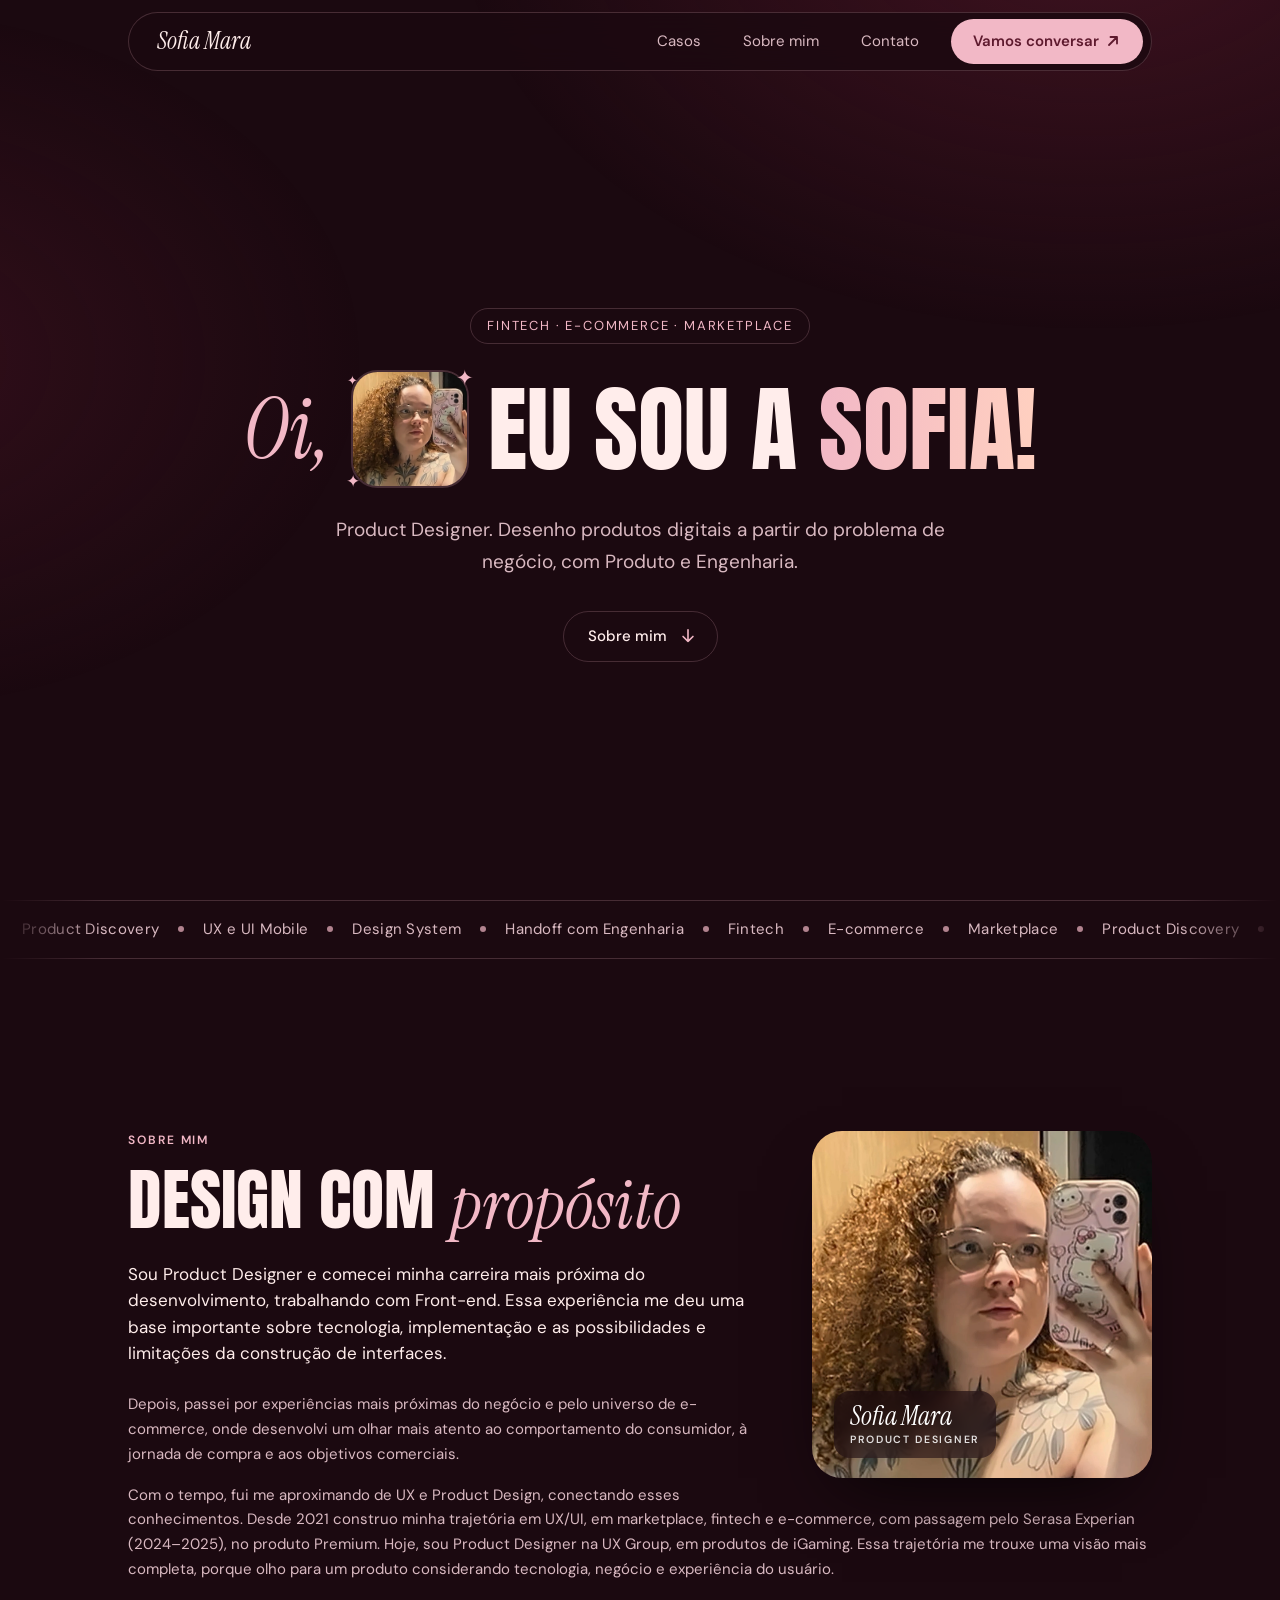
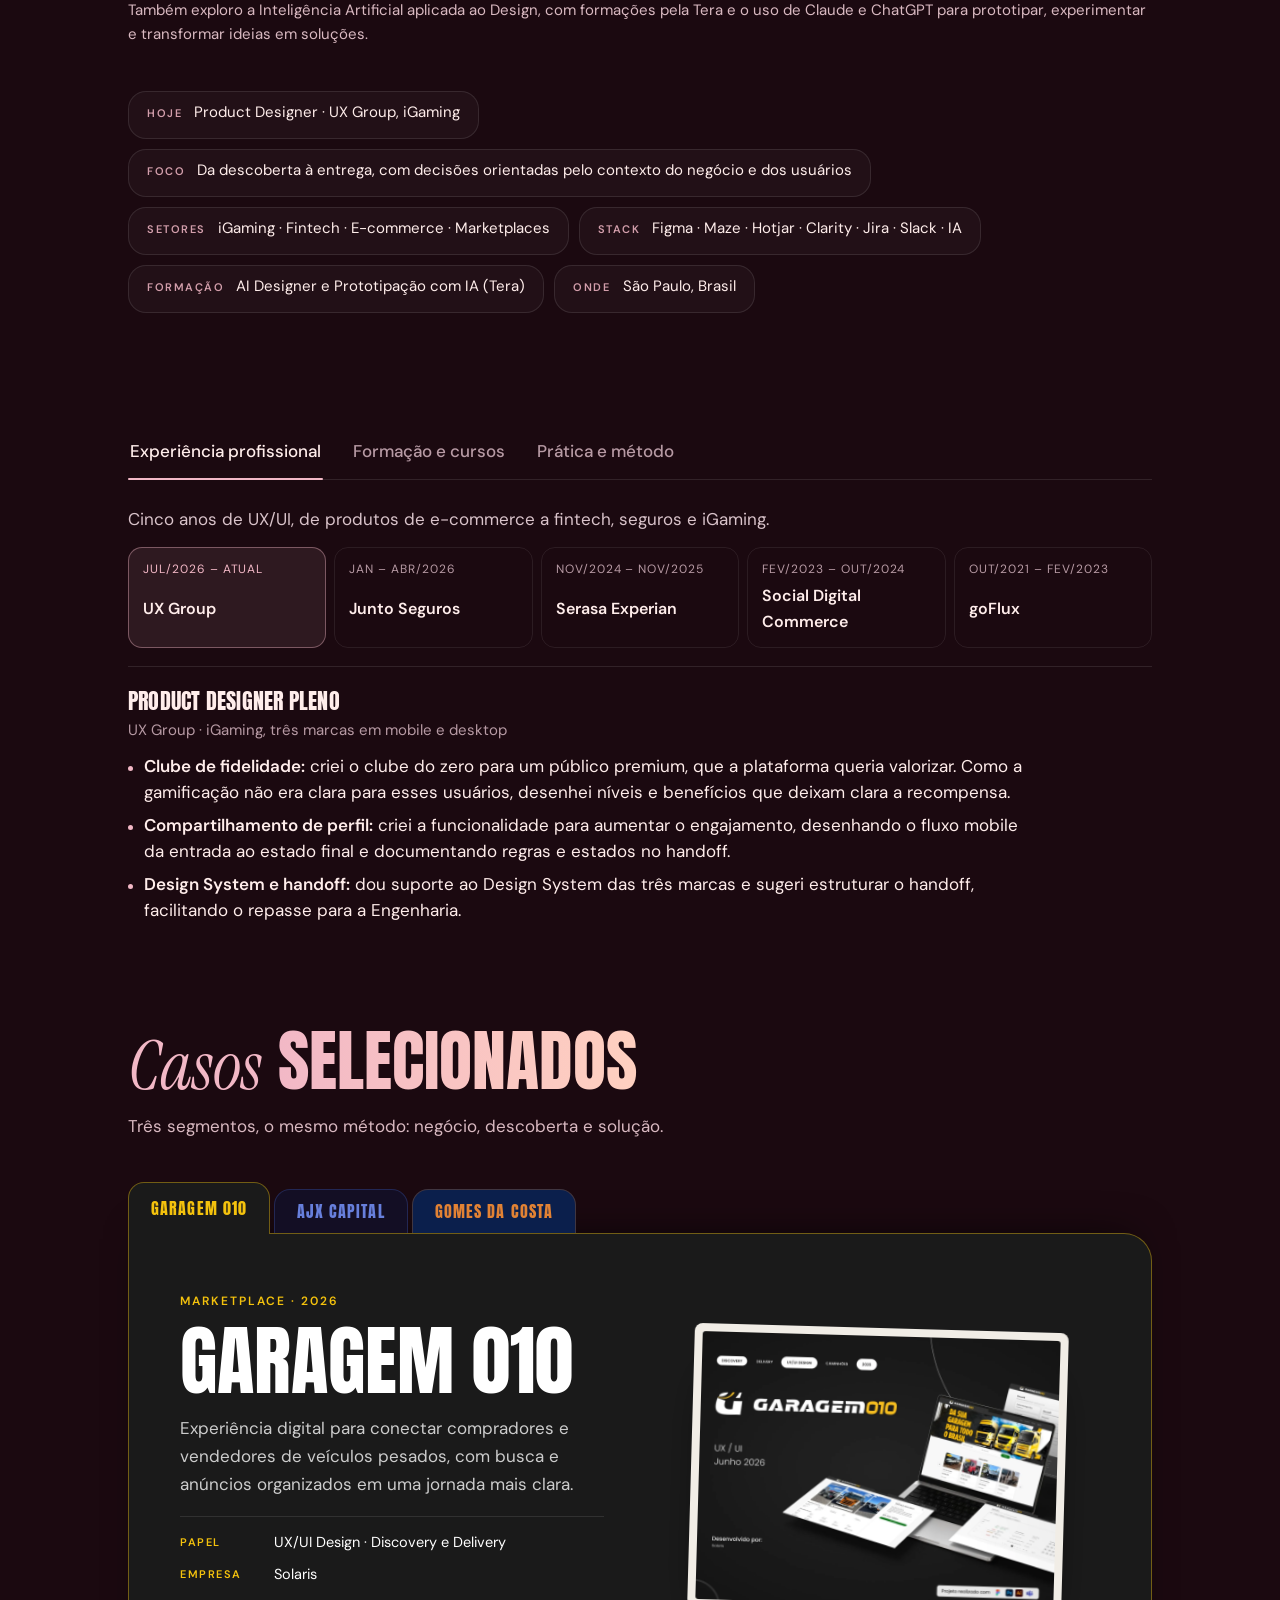
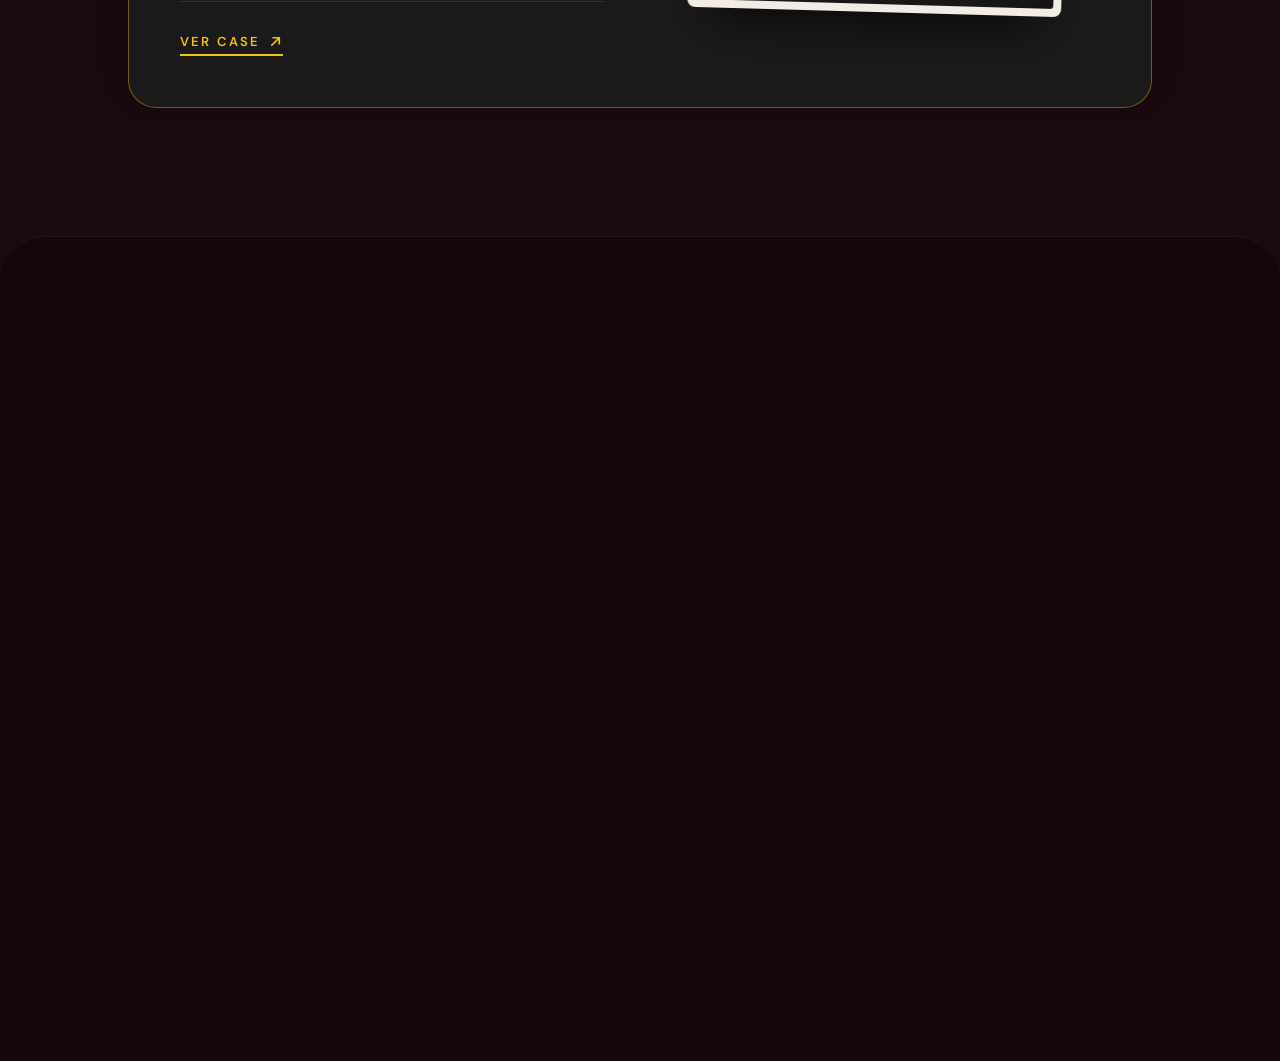
==== commit b267fa33: "Fatos em etiquetas, seta do hero vira 'Sobre mim', abas de experiência em linha Co-Authored-By: Clau" ====
--- a/index.html
+++ b/index.html
@@ -1 +1 @@
-<!doctype html><html lang="pt-BR"><head><meta charset="utf-8"><meta name="viewport" content="width=device-width,initial-scale=1"><title>Sofia Mara · Product Designer</title><meta name="description" content="Product Designer em São Paulo. Produtos digitais de iGaming, fintech e e-commerce, da descoberta ao handoff."><meta property="og:type" content="website"><meta property="og:title" content="Sofia Mara · Product Designer"><meta property="og:description" content="Product Designer em São Paulo. Produtos digitais de iGaming, fintech e e-commerce, da descoberta ao handoff."><meta property="og:image" content="assets/og.jpg"><meta property="og:locale" content="pt_BR"><meta name="twitter:card" content="summary_large_image"><meta name="theme-color" content="#1B0910"><link rel="icon" href="assets/favicon-32.png" sizes="32x32"><link rel="shortcut icon" href="assets/favicon.ico"><link rel="apple-touch-icon" href="assets/apple-touch-icon.png"><link rel="preload" href="assets/fonts/anton.woff2" as="font" type="font/woff2" crossorigin><link rel="preload" href="assets/fonts/dm-400.woff2" as="font" type="font/woff2" crossorigin><link rel="stylesheet" href="assets/style.css"></head><body><div class="bar"></div><header class="nav"><a class="logo" href="#inicio">Sofia Mara</a><a class="l hm" href="#casos">Casos</a><a class="l hm" href="#sobre">Sobre mim</a><a class="l hm" href="#contato">Contato</a><a class="cta" href="#contato">Vamos conversar <i><svg class="ai" viewBox="0 0 16 16" fill="none" stroke="currentColor" stroke-width="1.8" stroke-linecap="round" stroke-linejoin="round" aria-hidden="true"><path d="M4 12L12 4M5.5 4H12v6.5"/></svg></i></a><button class="mb" type="button" aria-label="Abrir menu" aria-expanded="false" aria-controls="mm"><i></i><i></i></button><div class="mm" id="mm"><a href="#casos">Casos</a><a href="#sobre">Sobre mim</a><a href="#contato">Contato</a></div></header><div id="home"><main><section class="hero" id="inicio"><div class="wrap"><span class="chip">Fintech · E-commerce · Marketplace</span><h1 class="d"><span class="it">Oi,</span><span class="ph"><img src="assets/foto.webp" alt="Retrato de Sofia Mara"><span class="st">✦</span><span class="st">✦</span><span class="st">✦</span></span><span>eu sou a <span class="g">Sofia!</span></span></h1><p class="sub hs">Product Designer. Desenho produtos digitais a partir do problema de negócio, com Produto e Engenharia.</p><a class="down" href="#casos" aria-label="Ver casos"><svg viewBox="0 0 20 20" fill="none" stroke="currentColor" stroke-width="1.8" stroke-linecap="round" stroke-linejoin="round"><path d="M10 3v13M4.5 10.5L10 16l5.5-5.5"/></svg></a></div></section><div class="mq" aria-hidden="true"><div class="mqt"><span>Product Discovery</span><span>UX e UI Mobile</span><span>Design System</span><span>Handoff com Engenharia</span><span>Fintech</span><span>E-commerce</span><span>Marketplace</span><span>Product Discovery</span><span>UX e UI Mobile</span><span>Design System</span><span>Handoff com Engenharia</span><span>Fintech</span><span>E-commerce</span><span>Marketplace</span></div></div><section id="sobre" data-lay="1"><div class="wrap"><div class="ab"><div><div class="pt" data-rv data-v="1"><img src="assets/foto.webp" alt="Sofia Mara" loading="lazy" decoding="async"><div class="pt-cap"><b>Sofia Mara</b><span>Product Designer</span></div></div><span class="lab" data-rv>Sobre mim</span><h2 class="d wr" data-rv>Design com <span class="it">propósito</span></h2><p data-rv class="ld wr">Sou Product Designer e comecei minha carreira mais próxima do desenvolvimento, trabalhando com Front-end. Essa experiência me deu uma base importante sobre tecnologia, implementação e as possibilidades e limitações da construção de interfaces.</p><p data-rv>Depois, passei por experiências mais próximas do negócio e pelo universo de e-commerce, onde desenvolvi um olhar mais atento ao comportamento do consumidor, à jornada de compra e aos objetivos comerciais.</p><p data-rv>Com o tempo, fui me aproximando de UX e Product Design, conectando esses conhecimentos. Desde 2021 construo minha trajetória em UX/UI, em marketplace, fintech e e-commerce, com passagem pelo Serasa Experian (2024–2025), no produto Premium. Hoje, sou Product Designer na UX Group, em produtos de iGaming. Essa trajetória me trouxe uma visão mais completa, porque olho para um produto considerando tecnologia, negócio e experiência do usuário.</p><p data-rv>Também exploro a Inteligência Artificial aplicada ao Design, com formações pela Tera e o uso de Claude e ChatGPT para prototipar, experimentar e transformar ideias em soluções.</p></div></div><ul class="topics" data-rv><li><b>Hoje</b>Product Designer · UX Group, iGaming</li><li><b>Foco</b>Da descoberta à entrega, com decisões orientadas pelo contexto do negócio e dos usuários</li><li><b>Setores</b>iGaming · Fintech · E-commerce · Marketplaces</li><li><b>Stack</b>Figma · Maze · Hotjar · Clarity · Jira · Slack · IA</li><li><b>Formação</b>AI Designer e Prototipação com IA (Tera)</li><li><b>Onde</b>São Paulo, Brasil</li></ul><div class="mix" id="experiencia" data-rv><div class="mix-tabs" role="tablist" aria-label="Trajetória"><button type="button" role="tab" class="on" aria-selected="true" id="mt0">Experiência profissional</button><button type="button" role="tab" aria-selected="false" id="mt1">Formação e cursos</button><button type="button" role="tab" aria-selected="false" id="mt2">Prática e método</button></div><div class="mix-p on" role="tabpanel" aria-labelledby="mt0"><p class="mix-lead">Cinco anos de UX/UI, de produtos de e-commerce a fintech, seguros e iGaming.</p><div class="xp"><article class="xp-i" data-rv><div class="xp-d">Jul/2026 – Atual</div><div class="xp-b"><h3>Product Designer Pleno</h3><small>UX Group · iGaming, três marcas em mobile e desktop</small><p>Criei o clube de fidelidade e o compartilhamento de perfil, e dou suporte ao Design System das três marcas.</p><details class="xp-m"><summary>Ver detalhes</summary><ul><li><b>Clube de fidelidade:</b> criei o clube do zero para um público premium, que a plataforma queria valorizar. Como a gamificação não era clara para esses usuários, desenhei níveis e benefícios que deixam clara a recompensa.</li><li><b>Compartilhamento de perfil:</b> criei a funcionalidade para aumentar o engajamento, desenhando o fluxo mobile da entrada ao estado final e documentando regras e estados no handoff.</li><li><b>Design System e handoff:</b> dou suporte ao Design System das três marcas e sugeri estruturar o handoff, facilitando o repasse para a Engenharia.</li></ul></details></div></article><article class="xp-i" data-rv><div class="xp-d">Jan – Abr/2026</div><div class="xp-b"><h3>Product Designer Pleno</h3><small>Junto Seguros · contrato PJ via DOMVS iT, projeto de 4 meses</small><p>Cadastro com validação e preenchimento automático de campos, e login modernizado.</p><details class="xp-m"><summary>Ver detalhes</summary><ul><li><b>Contexto:</b> o abandono no cadastro sobrecarregava o CS, que cadastrava usuários manualmente. A meta era reduzir esse abandono.</li><li><b>Cadastro:</b> com a Engenharia, optamos por validar e preencher campos automaticamente, e não só reduzir telas, porque era ali que o usuário travava.</li><li><b>Login:</b> modernizei a experiência de acesso, com menos etapas e menos esforço para o usuário.</li></ul></details></div></article><article class="xp-i" data-rv><div class="xp-d">Nov/2024 – Nov/2025</div><div class="xp-b"><h3>Product Designer Pleno</h3><small>Serasa Experian · Serasa Premium (assinatura)</small><p>Entrevistas e testes de usabilidade com assinantes; sugeri focar na identidade do Premium.</p><details class="xp-m"><summary>Ver detalhes</summary><ul><li><b>Discovery:</b> conduzi entrevistas com assinantes, dinâmicas com PM e PO e testes de usabilidade.</li><li><b>Mudança de rota:</b> Produto pediu um novo onboarding, que não trouxe a identificação esperada dos assinantes. Sugeri focar na identidade do Premium, ponto que os usuários já citavam, mas não era prioridade, e isso embasou a nova experiência.</li></ul></details></div></article><article class="xp-i" data-rv><div class="xp-d">Fev/2023 – Out/2024</div><div class="xp-b"><h3>UX Designer Júnior → Pleno</h3><small>Social Digital Commerce · e-commerce</small><p>Jornadas de compra, da página de produto ao checkout, usando o Microsoft Clarity para achar pontos de desistência.</p></div></article><article class="xp-i" data-rv><div class="xp-d">Out/2021 – Fev/2023</div><div class="xp-b"><h3>Product Designer Júnior</h3><small>goFlux · produto Fluxy</small><p>Fluxos e protótipos testados com usuários antes do desenvolvimento.</p></div></article></div></div><div class="mix-p" role="tabpanel" aria-labelledby="mt1"><ul class="xp-c"><li><b>AI Designer</b><span>Tera · 2026</span></li><li><b>Prototipação & Design de Produtos com IA</b><span>Tera · 2026</span></li><li><b>Design Systems</b><span>TheStarter · 2024</span></li><li><b>Product-Led Growth</b><span>BTX Consultoria em Tecnologia · 2024</span></li><li><b>Formação de Product Design</b><span>Alura · 2023</span></li><li><b>Google Analytics 4 para UX</b><span>Rocket Labs · 2023</span></li></ul></div><div class="mix-p" role="tabpanel" aria-labelledby="mt2"><div class="tools2"><span class="lab">Prática e método</span><div class="seg" role="tablist"><button role="tab" class="on" data-i="0">Prática de produto</button><button role="tab" class="" data-i="1">Pesquisa e validação</button><button role="tab" class="" data-i="2">Colaboração</button><button role="tab" class="" data-i="3">Ferramentas</button></div><div class="sp on" role="tabpanel"><p class="bs">O que eu aplico em cada projeto, da descoberta ao handoff.</p><ul class="pills"><li>Product Discovery</li><li>Visão de produto</li><li>Design System</li><li>Handoff com Engenharia</li><li>Gamificação</li><li>User Interface (UI)</li></ul></div><div class="sp" role="tabpanel"><p class="bs">Entender o usuário e validar antes de investir em desenvolvimento.</p><ul class="pills"><li>Testes com usuários</li><li>Maze</li><li>Hotjar</li><li>Clarity</li><li>Google Analytics</li><li>Análise de dados</li></ul></div><div class="sp" role="tabpanel"><p class="bs">Alinhar Produto, Design e Engenharia no mesmo ritmo.</p><ul class="pills"><li>Jira</li><li>Confluence</li><li>Slack</li><li>Metodologias ágeis</li></ul></div><div class="sp" role="tabpanel"><p class="bs">Para desenhar e prototipar.</p><ul class="pills"><li>Figma</li><li>FigJam</li><li>Figma Make</li><li>Adobe XD</li><li>Pacote Adobe</li><li>IA (Claude)</li><li>ChatGPT</li></ul></div></div></div></div></div></section><section id="casos"><div class="wrap"><h2 class="d wr" data-rv><span class="it">Casos</span> <span class="g">selecionados</span></h2><p class="lead wr" data-rv>Três segmentos, o mesmo método: negócio, descoberta e solução.</p><div class="tabsx"><div class="tabbar" role="tablist" data-rv><button class="tb on" role="tab" id="tb0" aria-selected="true" aria-controls="pn0" data-i="0" style="--bg:#1A1A1A;--ac:#F4C20D;--on:#141414" type="button"><em>Garagem 010</em></button><button class="tb" role="tab" id="tb1" aria-selected="false" aria-controls="pn1" data-i="1" style="--bg:#0D1232;--ac:#5B86FF;--on:#FFFFFF" type="button"><em>AJX Capital</em></button><button class="tb" role="tab" id="tb2" aria-selected="false" aria-controls="pn2" data-i="2" style="--bg:#012D74;--ac:#FF8A1F;--on:#012D74" type="button"><em>Gomes da Costa</em></button></div><div class="panels" data-rv><a class="sc on" role="tabpanel" id="pn0" aria-labelledby="tb0" href="#/garagem-010" style="--bg:#1A1A1A;--fg:#FFFFFF;--ac:#F4C20D;--on:#141414"><div class="tx"><small>Marketplace · 2026</small><h3>Garagem 010</h3><p>Experiência digital para conectar compradores e vendedores de veículos pesados, com busca e anúncios organizados em uma jornada mais clara.</p><dl class="mini"><div><dt>Papel</dt><dd>UX/UI Design · Discovery e Delivery</dd></div><div><dt>Empresa</dt><dd>Solaris</dd></div></dl><span class="vp">Ver case <i><svg class="ai" viewBox="0 0 16 16" fill="none" stroke="currentColor" stroke-width="1.8" stroke-linecap="round" stroke-linejoin="round" aria-hidden="true"><path d="M4 12L12 4M5.5 4H12v6.5"/></svg></i></span></div><div class="fr"><img src="assets/capas/gar.webp" alt="Capa do projeto Garagem 010" loading="lazy"></div></a><a class="sc" role="tabpanel" id="pn1" aria-labelledby="tb1" href="#/ajx-capital" style="--bg:#0D1232;--fg:#FFFFFF;--ac:#5B86FF;--on:#FFFFFF"><div class="tx"><small>Fintech · 2025</small><h3>AJX Capital</h3><p>Redesign de uma experiência financeira para simplificar a apresentação das informações e tornar os passos mais claros para quem começa a investir.</p><dl class="mini"><div><dt>Papel</dt><dd>Product Design · UX/UI · do Discovery ao handoff</dd></div><div><dt>Empresa</dt><dd>Solaris</dd></div></dl><span class="vp">Ver case <i><svg class="ai" viewBox="0 0 16 16" fill="none" stroke="currentColor" stroke-width="1.8" stroke-linecap="round" stroke-linejoin="round" aria-hidden="true"><path d="M4 12L12 4M5.5 4H12v6.5"/></svg></i></span></div><div class="fr"><img src="assets/capas/ajx.webp" alt="Capa do projeto AJX Capital" loading="lazy"></div></a><a class="sc" role="tabpanel" id="pn2" aria-labelledby="tb2" href="#/gomes-da-costa" style="--bg:#012D74;--fg:#FFFFFF;--ac:#FF8A1F;--on:#012D74"><div class="tx"><small>E-commerce · 2024</small><h3>Gomes da Costa</h3><p>Site B2B para parceiros comerciais e distribuidores, com foco em navegação clara e apresentação dos produtos.</p><dl class="mini"><div><dt>Papel</dt><dd>UX/UI Design</dd></div><div><dt>Empresa</dt><dd>Social Unlimited</dd></div></dl><span class="vp">Ver case <i><svg class="ai" viewBox="0 0 16 16" fill="none" stroke="currentColor" stroke-width="1.8" stroke-linecap="round" stroke-linejoin="round" aria-hidden="true"><path d="M4 12L12 4M5.5 4H12v6.5"/></svg></i></span></div><div class="fr"><img src="assets/capas/gdc.webp" alt="Capa do projeto Gomes da Costa" loading="lazy"></div></a></div></div></div></section></main></div><div class="view" id="v-garagem-010" data-ac="#F4C20D" data-on="#141414" data-tint="rgba(244,194,13,.16)" data-title="Garagem 010 · Sofia Mara" hidden><main class="view-main"><div class="wrap"><div class="ch"><div class="row"><div><span class="lab" data-rv>Case · Marketplace · 2026</span><h1 class="d" data-rv>Garagem 010</h1><p class="sm" data-rv>Experiência digital para conectar compradores e vendedores de veículos pesados, com busca e anúncios organizados em uma jornada mais clara.</p><div class="bts" style="justify-content:flex-start;margin:0" data-rv><a class="btn p" href="https://www.behance.net/gallery/251794497/E-commerce-Garagem010-UIUX-Design" target="_blank" rel="noopener noreferrer">Ver no Behance <i><svg class="ai" viewBox="0 0 16 16" fill="none" stroke="currentColor" stroke-width="1.8" stroke-linecap="round" stroke-linejoin="round" aria-hidden="true"><path d="M4 12L12 4M5.5 4H12v6.5"/></svg></i></a></div></div><div class="hd-r" data-rv><div class="cover"><img src="assets/capas/gar.webp" alt="Capa do projeto Garagem 010"></div><dl class="meta"><div><dt>Ano</dt><dd>2026</dd></div><div><dt>Papel</dt><dd>UX/UI Design · Discovery e Delivery</dd></div><div><dt>Empresa</dt><dd>Solaris</dd></div><div><dt>Segmento</dt><dd>Marketplace</dd></div></dl></div></div></div><div class="rsm" data-rv><div class="rsm-role"><span>Meu papel</span><b>UX/UI Design, do Discovery ao Delivery.</b></div><div class="rsm-g"><div><i>Problema</i><p>Compra e venda de veículos pesados sem um ambiente único: cadastro complexo, pouca confiança na negociação e nenhum controle administrativo.</p></div><div><i>Decisão</i><p>Plataforma organizada em três pilares (Parceiro, Administrador e Cliente), com cadastro de anúncios em etapas e parceiro verificado.</p></div><div><i>Entrega</i><p>Interfaces finais, documentação funcional e handoff, com acompanhamento das implementações.</p></div></div></div><div class="sec car" data-rv><div class="chd"><div><span class="lab">Detalhes</span><h2>Um olhar de perto</h2></div><div class="arr"><button type="button" class="pv" aria-label="Anterior">&#8592;</button><button type="button" class="nx2" aria-label="Próximo">&#8594;</button></div></div><div class="trk"><figure><img src="assets/capas/gar.webp" alt="Garagem 010, imagem 1"></figure><figure><img src="assets/capas/d-gar-2.webp" alt="Garagem 010, imagem 2"></figure><figure><img src="assets/capas/d-gar-5.webp" alt="Garagem 010, imagem 3"></figure><figure><img src="assets/capas/ui-gar-1.webp" alt="Garagem 010, imagem 4"></figure><figure><img src="assets/capas/ui-gar-2.webp" alt="Garagem 010, imagem 5"></figure><a class="mais" href="https://www.behance.net/gallery/251794497/E-commerce-Garagem010-UIUX-Design" target="_blank" rel="noopener noreferrer"><span class="lab">Case completo</span><b>Ver todas as telas no Behance</b><i><i><svg class="ai" viewBox="0 0 16 16" fill="none" stroke="currentColor" stroke-width="1.8" stroke-linecap="round" stroke-linejoin="round" aria-hidden="true"><path d="M4 12L12 4M5.5 4H12v6.5"/></svg></i></i></a></div><div class="dots"></div></div><div class="sec" data-rv><div><span class="lab">01 · Metodologia</span><h2>Double Diamond</h2></div><div><div class="dd"><div class="ddv on"><div class="ddt"><div class="ddg g1"><span>Problema · Discover e Define</span></div><div class="ddg g2"><span>Solução · Develop e Deliver</span></div><div class="ddc c1"><i>01</i><b>Discover</b><p>Conversas com stakeholders e especialistas do setor para mapear as dores de compradores, parceiros e administradores. Benchmark com Webmotors, Mercado Livre, Loft e OLX para identificar padrões e lacunas.</p><small>Requisitos · Benchmark</small></div><div class="ddc c2"><i>02</i><b>Define</b><p>Síntese em seis problemas prioritários: cadastro complexo, falta de controle administrativo, pouca confiança na negociação, fluxo fragmentado, sem gestão de parceiros e processo manual. Personas e arquitetura da informação da plataforma.</p><small>Problemas · Personas · IA</small></div><div class="ddc c3"><i>03</i><b>Develop</b><p>Fluxos, wireframes e protótipos para os três pilares (Parceiro, Administrador e Cliente), com validação dos principais cenários.</p><small>Fluxos · Wireframes · Protótipos</small></div><div class="ddc c4"><i>04</i><b>Deliver</b><p>Interfaces finais, documentação funcional e handoff para o desenvolvimento, com acompanhamento das implementações.</p><small>UI final · Documentação · Handoff</small></div></div></div></div></div></div><div class="sec" data-rv><div><span class="lab">02 · Benchmark</span><h2>O que o mercado já faz</h2></div><div><p>Comparei Webmotors, Mercado Livre, Loft e OLX. Os pontos fortes e fracos de cada um viraram decisões:</p><ul class="bl"><li>Cadastro dividido em etapas</li><li>Mais credibilidade, mostrando o parceiro verificado</li><li>Cards mais limpos</li><li>Prioridade para fotos grandes</li></ul></div></div><div class="sec" data-rv><div><span class="lab">03 · Problemas</span><h2>O que encontramos</h2></div><div><p>Na etapa de Discovery, os aprendizados foram consolidados em seis problemas:</p><ul class="pills"><li>Cadastro muito complexo</li><li>Ausência de controle administrativo</li><li>Pouca confiança na negociação</li><li>Fluxo fragmentado</li><li>Ausência de gestão de parceiros</li><li>Processo manual</li></ul></div></div><div class="sec" data-rv><div><span class="lab">04 · Estratégia</span><h2>Como poderíamos resolver isso?</h2></div><div><p>Dos problemas saíram perguntas estratégicas, como simplificar o cadastro de anúncios sem perder informação importante e centralizar a gestão em um único ambiente. As funcionalidades foram organizadas em três pilares:</p><div class="duo trio3"><div class="gc"><span class="lab">Parceiro</span><h3>Publica os anúncios</h3><ul class="bl"><li>Cadastro da empresa</li><li>Criação e gestão de anúncios</li><li>Gestão dos interessados</li><li>Atualização de perfil</li></ul></div><div class="gc"><span class="lab">Administrador</span><h3>Gere a operação</h3><ul class="bl"><li>Gestão de usuários, parceiros e clientes</li><li>Gestão de anúncios</li><li>Controle de permissões</li></ul></div><div class="gc"><span class="lab">Cliente</span><h3>Busca e demonstra interesse</h3><ul class="bl"><li>Busca avançada</li><li>Favoritos</li><li>Contato com anunciantes</li><li>Perfil do usuário</li></ul></div></div></div></div><div class="sec" data-rv><div><span class="lab">Aprendizados</span><h2>O que levei deste projeto</h2></div><ul class="bl"><li><b>Trabalhar com IA.</b> Foi uma experiência com bastante uso de IA, e isso me ajudou a entender como usar essas ferramentas para ganhar escala, agilidade e eficiência no processo de design.</li><li><b>Design System desde o início.</b> Percebi a importância de estruturar um Design System logo no começo, pensando na consistência e na facilidade de evolução do produto conforme ele cresce.</li></ul></div><div class="fin" data-rv><div class="fin-l"><span class="lab">Case completo</span><h2>Veja o processo e as telas</h2><p>O projeto inteiro, com telas e detalhes, está no meu Behance.</p><div class="bts"><a class="btn p" href="https://www.behance.net/gallery/251794497/E-commerce-Garagem010-UIUX-Design" target="_blank" rel="noopener noreferrer">Abrir no Behance <i><svg class="ai" viewBox="0 0 16 16" fill="none" stroke="currentColor" stroke-width="1.8" stroke-linecap="round" stroke-linejoin="round" aria-hidden="true"><path d="M4 12L12 4M5.5 4H12v6.5"/></svg></i></a></div></div><dl class="fin-r"><div><dt>Palavras-chave</dt><dd>Discovery · Delivery · UX/UI Design · Caminhões · 2026</dd></div><div><dt>Ferramentas</dt><dd>Figma · Photoshop · Illustrator · Teams</dd></div><div><dt>Desenvolvido por</dt><dd>Solaris</dd></div></dl></div><div class="nx" data-rv><a href="#/gomes-da-costa"><small>← Anterior</small><b>Gomes da Costa</b></a><a class="r" href="#/ajx-capital"><small>Próximo →</small><b>AJX Capital</b></a></div></div></main></div><div class="view" id="v-ajx-capital" data-ac="#5B86FF" data-on="#FFFFFF" data-tint="rgba(59,99,240,.22)" data-title="AJX Capital · Sofia Mara" hidden><main class="view-main"><div class="wrap"><div class="ch"><div class="row"><div><span class="lab" data-rv>Case · Fintech · 2025</span><h1 class="d" data-rv>AJX Capital</h1><p class="sm" data-rv>Redesign de uma experiência financeira para simplificar a apresentação das informações e tornar os passos mais claros para quem começa a investir.</p><div class="bts" style="justify-content:flex-start;margin:0" data-rv><a class="btn p" href="https://www.behance.net/gallery/221381561/Aplicativo-AJX-UIUX-Design" target="_blank" rel="noopener noreferrer">Ver no Behance <i><svg class="ai" viewBox="0 0 16 16" fill="none" stroke="currentColor" stroke-width="1.8" stroke-linecap="round" stroke-linejoin="round" aria-hidden="true"><path d="M4 12L12 4M5.5 4H12v6.5"/></svg></i></a><a class="btn" href="https://www.figma.com/deck/eUM4Y44WfViMMg2u6GrjgN" target="_blank" rel="noopener noreferrer">Ver apresentação <i><svg class="ai" viewBox="0 0 16 16" fill="none" stroke="currentColor" stroke-width="1.8" stroke-linecap="round" stroke-linejoin="round" aria-hidden="true"><path d="M4 12L12 4M5.5 4H12v6.5"/></svg></i></a></div></div><div class="hd-r" data-rv><div class="cover"><img src="assets/capas/ajx.webp" alt="Capa do projeto AJX Capital"></div><dl class="meta"><div><dt>Ano</dt><dd>2025</dd></div><div><dt>Papel</dt><dd>Product Design · UX/UI · do Discovery ao handoff</dd></div><div><dt>Empresa</dt><dd>Solaris</dd></div><div><dt>Segmento</dt><dd>Fintech</dd></div></dl></div></div></div><div class="rsm" data-rv><div class="rsm-role"><span>Meu papel</span><b>Product Design e UX/UI, do Discovery (a partir das pesquisas existentes) ao handoff com Engenharia. Projeto em dupla com Leonardo Lacerda Aguiar.</b></div><div class="rsm-g"><div><i>Problema</i><p>Execução complexa: a equipe de apoio precisava acompanhar o usuário em funções básicas, e a interface tinha pouca sinalização de status e leitura difícil.</p></div><div><i>Decisão</i><p>Revisão de fluxos, etapas e status sinalizados, filtros e informação melhor distribuída.</p></div><div><i>Entrega</i><p>Home reestruturada, carteira com abas e filtros (Pendente, Em andamento e Liquidado) e biblioteca de componentes.</p></div></div></div><div class="sec car" data-rv><div class="chd"><div><span class="lab">Detalhes</span><h2>Um olhar de perto</h2></div><div class="arr"><button type="button" class="pv" aria-label="Anterior">&#8592;</button><button type="button" class="nx2" aria-label="Próximo">&#8594;</button></div></div><div class="trk"><figure><img src="assets/capas/ajx.webp" alt="AJX Capital, imagem 1"></figure><figure><img src="assets/capas/g-ajx-1.webp" alt="AJX Capital, imagem 2"></figure><figure><img src="assets/capas/g-ajx-3.webp" alt="AJX Capital, imagem 3"></figure><figure><img src="assets/capas/g-ajx-7.webp" alt="AJX Capital, imagem 4"></figure><a class="mais" href="https://www.behance.net/gallery/221381561/Aplicativo-AJX-UIUX-Design" target="_blank" rel="noopener noreferrer"><span class="lab">Case completo</span><b>Ver todas as telas no Behance</b><i><i><svg class="ai" viewBox="0 0 16 16" fill="none" stroke="currentColor" stroke-width="1.8" stroke-linecap="round" stroke-linejoin="round" aria-hidden="true"><path d="M4 12L12 4M5.5 4H12v6.5"/></svg></i></i></a><a class="mais" href="https://www.figma.com/deck/eUM4Y44WfViMMg2u6GrjgN" target="_blank" rel="noopener noreferrer"><span class="lab">Figma</span><b>Ver a apresentação completa</b><i><i><svg class="ai" viewBox="0 0 16 16" fill="none" stroke="currentColor" stroke-width="1.8" stroke-linecap="round" stroke-linejoin="round" aria-hidden="true"><path d="M4 12L12 4M5.5 4H12v6.5"/></svg></i></i></a></div><div class="dots"></div></div><div class="sec" data-rv><div><span class="lab">01 · Contexto</span><h2>Um app financeiro</h2></div><div><p>Empresa do mercado financeiro focada em investimentos seguros e acessíveis, com app mobile. O redesign teve como foco a experiência visual e a usabilidade, para simplificar a apresentação das informações e tornar os passos mais claros para quem começa a investir.</p></div></div><div class="sec" data-rv><div><span class="lab">02 · Problemas</span><h2>O que travava o uso</h2></div><div><p>Na análise do app, três problemas se destacaram:</p><ul class="pills"><li>Complexidade de execução</li><li>Interface pouco intuitiva</li><li>Acessibilidade e leitura</li></ul><p>A equipe de apoio precisava acompanhar o usuário em funções básicas, havia pouca sinalização de status, excesso de informação e falta de foco, e a leitura ficava difícil em certas condições.</p></div></div><div class="sec" data-rv><div><span class="lab">03 · Estratégia</span><h2>Como poderíamos resolver isso?</h2></div><div><p>Cada problema virou uma frente de solução:</p><div class="duo trio3"><div class="gc"><span class="lab">Frente 01</span><h3>Facilitar o processo</h3><ul class="bl"><li>Gatilhos para as funções principais</li><li>Revisão de fluxos</li></ul></div><div class="gc"><span class="lab">Frente 02</span><h3>Organização visual</h3><ul class="bl"><li>Etapas e status sinalizados</li><li>Filtros</li></ul></div><div class="gc"><span class="lab">Frente 03</span><h3>Acessibilidade</h3><ul class="bl"><li>Informação melhor distribuída</li><li>Leitura clara</li></ul></div></div></div></div><div class="sec" data-rv><div><span class="lab">04 · Mudanças</span><h2>O que ficou diferente</h2></div><div><ul class="bl"><li><b>Home reestruturada</b> com gatilhos para as funcionalidades ideais e carrossel para as opções de investimento.</li><li><b>Carteira com abas e filtros</b> (Pendente, Em andamento e Liquidado): o usuário sabe onde está e qual o status.</li><li><b>Fluxos reorganizados</b> mostrando só o necessário em cada etapa, como no envio de documentos.</li></ul></div></div><div class="sec" data-rv><div><span class="lab">05 · Design system</span><h2>Visual e componentes</h2></div><div><p>O foco do redesign foi a experiência visual e a usabilidade, combinando neon e glassmorphism para um aspecto tecnológico e sofisticado. Fonte: Archivo.</p><div class="sw"><span><i style="background:#0d1233"></i><b>Marine Blue</b>#0D1233</span><span><i style="background:#42cdf5"></i><b>Light Blue</b>#42CDF5</span><span><i style="background:#73ff47"></i><b>Green</b>#73FF47</span><span><i style="background:#f80"></i><b>Orange</b>#FF8800</span></div><p>Biblioteca de componentes com estados de progresso, status e notificações (lidas e não lidas).</p></div></div><div class="sec" data-rv><div><span class="lab">Aprendizados</span><h2>O que levei deste projeto</h2></div><ul class="bl"><li><b>Partir de pesquisas de outras pessoas.</b> Entrei depois que as entrevistas e pesquisas já tinham sido feitas. Precisei trabalhar a partir dos estudos existentes para transformá-los em uma solução visual e funcional.</li><li><b>Interpretar dados e descobertas anteriores.</b> Foi uma experiência importante para aprender a ler pesquisas que não conduzi diretamente e aproveitar o que já tinha sido descoberto.</li><li><b>UI Guide e Design System primeiro.</b> Reforçou a importância de começar o projeto estruturando um UI Guide e um Design System.</li></ul></div><div class="fin" data-rv><div class="fin-l"><span class="lab">Case completo</span><h2>Veja o processo e as telas</h2><p>O projeto inteiro, com telas e detalhes, está no meu Behance.</p><div class="bts"><a class="btn p" href="https://www.behance.net/gallery/221381561/Aplicativo-AJX-UIUX-Design" target="_blank" rel="noopener noreferrer">Abrir no Behance <i><svg class="ai" viewBox="0 0 16 16" fill="none" stroke="currentColor" stroke-width="1.8" stroke-linecap="round" stroke-linejoin="round" aria-hidden="true"><path d="M4 12L12 4M5.5 4H12v6.5"/></svg></i></a><a class="btn" href="https://www.figma.com/deck/eUM4Y44WfViMMg2u6GrjgN" target="_blank" rel="noopener noreferrer">Ver apresentação <i><svg class="ai" viewBox="0 0 16 16" fill="none" stroke="currentColor" stroke-width="1.8" stroke-linecap="round" stroke-linejoin="round" aria-hidden="true"><path d="M4 12L12 4M5.5 4H12v6.5"/></svg></i></a></div></div><dl class="fin-r"><div><dt>Palavras-chave</dt><dd>Product Design · Aplicativo · UX Design · Março de 2025</dd></div><div><dt>Desenvolvido por</dt><dd>Sofia Silveira e Leonardo Lacerda Aguiar</dd></div></dl></div><div class="nx" data-rv><a href="#/garagem-010"><small>← Anterior</small><b>Garagem 010</b></a><a class="r" href="#/gomes-da-costa"><small>Próximo →</small><b>Gomes da Costa</b></a></div></div></main></div><div class="view" id="v-gomes-da-costa" data-ac="#FF8A1F" data-on="#012D74" data-tint="rgba(1,45,116,.45)" data-title="Gomes da Costa · Sofia Mara" hidden><main class="view-main"><div class="wrap"><div class="ch"><div class="row"><div><span class="lab" data-rv>Case · E-commerce · 2024</span><h1 class="d" data-rv>Gomes da Costa</h1><p class="sm" data-rv>Site B2B para parceiros comerciais e distribuidores, com foco em navegação clara e apresentação dos produtos.</p><div class="bts" style="justify-content:flex-start;margin:0" data-rv><a class="btn p" href="https://www.behance.net/gallery/209493775/E-commerce-Gomes-da-Costa-UIUX-Design" target="_blank" rel="noopener noreferrer">Ver no Behance <i><svg class="ai" viewBox="0 0 16 16" fill="none" stroke="currentColor" stroke-width="1.8" stroke-linecap="round" stroke-linejoin="round" aria-hidden="true"><path d="M4 12L12 4M5.5 4H12v6.5"/></svg></i></a></div></div><div class="hd-r" data-rv><div class="cover"><img src="assets/capas/gdc.webp" alt="Capa do projeto Gomes da Costa"></div><dl class="meta"><div><dt>Ano</dt><dd>2024</dd></div><div><dt>Papel</dt><dd>UX/UI Design</dd></div><div><dt>Empresa</dt><dd>Social Unlimited</dd></div><div><dt>Segmento</dt><dd>E-commerce</dd></div></dl></div></div></div><div class="rsm" data-rv><div class="rsm-role"><span>Meu papel</span><b>UX/UI Design.</b></div><div class="rsm-g"><div><i>Problema</i><p>Um site B2B que precisava ser ferramenta estratégica para parceiros comerciais e distribuidores, com informação detalhada de cada produto.</p></div><div><i>Decisão</i><p>O benchmark apontou oportunidades: modernizar o design, facilitar pedidos, packs, detalhamento e centro de ajuda.</p></div><div><i>Entrega</i><p>Navegação por categorias e conteúdo estruturado, da descoberta do produto até a decisão.</p></div></div></div><div class="sec car" data-rv><div class="chd"><div><span class="lab">Detalhes</span><h2>Um olhar de perto</h2></div><div class="arr"><button type="button" class="pv" aria-label="Anterior">&#8592;</button><button type="button" class="nx2" aria-label="Próximo">&#8594;</button></div></div><div class="trk"><figure><img src="assets/capas/gdc.webp" alt="Gomes da Costa, imagem 1"></figure><figure><img src="assets/capas/d-gdc-2.webp" alt="Gomes da Costa, imagem 2"></figure><figure><img src="assets/capas/d-gdc-3.webp" alt="Gomes da Costa, imagem 3"></figure><figure><img src="assets/capas/ui-gdc-1.webp" alt="Gomes da Costa, imagem 4"></figure><figure><img src="assets/capas/ui-gdc-2.webp" alt="Gomes da Costa, imagem 5"></figure><a class="mais" href="https://www.behance.net/gallery/209493775/E-commerce-Gomes-da-Costa-UIUX-Design" target="_blank" rel="noopener noreferrer"><span class="lab">Case completo</span><b>Ver todas as telas no Behance</b><i><i><svg class="ai" viewBox="0 0 16 16" fill="none" stroke="currentColor" stroke-width="1.8" stroke-linecap="round" stroke-linejoin="round" aria-hidden="true"><path d="M4 12L12 4M5.5 4H12v6.5"/></svg></i></i></a></div><div class="dots"></div></div><div class="sec" data-rv><div><span class="lab">01 · Projeto</span><h2>Mais que uma vitrine</h2></div><div><p>Marca de alimentos conhecida por qualidade e tradição, em especial pescados como atum e sardinha. O site B2B deve servir como ferramenta estratégica para fortalecer a relação com os parceiros comerciais, com navegação intuitiva e informação detalhada de cada produto.</p></div></div><div class="sec" data-rv><div><span class="lab">02 · Benchmark</span><h2>O que o mercado já faz</h2></div><div><p>Análise de sites B2B de Coqueiro, Pescador e Robinson (concorrentes diretos), e de Amazon Business e Alibaba (fora do setor), olhando navegação, design, usabilidade e funcionalidades. Oportunidades identificadas:</p><ul class="bl"><li>Modernização do design</li><li>Facilidade de pedidos Pack</li><li>Detalhamento aprofundado</li><li>Centro de ajuda</li></ul></div></div><div class="sec" data-rv><div><span class="lab">03 · Persona</span><h2>Para quem desenhei</h2></div><div><p>Criei a persona para o projeto: um gerente de compras de rede de supermercados, que valoriza clareza, informação completa e navegação intuitiva.</p></div></div><div class="sec" data-rv><div><span class="lab">04 · Recursos</span><h2>O que o site precisa ter</h2></div><div><p>Das oportunidades do benchmark saíram oito recursos:</p><ul class="pills"><li>Informações detalhadas</li><li>Linkagem de produtos</li><li>Opções de embalagem</li><li>Pack de 3 unidades</li><li>Páginas de produto</li><li>Destaques e promoções</li><li>Interface intuitiva</li><li>Design responsivo</li></ul></div></div><div class="sec" data-rv><div><span class="lab">Aprendizados</span><h2>O que levei deste projeto</h2></div><ul class="bl"><li><b>Jornada de compra no e-commerce.</b> Reforcei meu olhar sobre como a organização das informações, a comunicação visual e a facilidade de navegação influenciam a experiência de compra.</li><li><b>Interface além da estética.</b> Aprendi a olhar para a interface considerando também como ela ajuda o usuário a encontrar produtos e tomar decisões.</li></ul></div><div class="fin" data-rv><div class="fin-l"><span class="lab">Case completo</span><h2>Veja o processo e as telas</h2><p>O projeto inteiro, com telas e detalhes, está no meu Behance.</p><div class="bts"><a class="btn p" href="https://www.behance.net/gallery/209493775/E-commerce-Gomes-da-Costa-UIUX-Design" target="_blank" rel="noopener noreferrer">Abrir no Behance <i><svg class="ai" viewBox="0 0 16 16" fill="none" stroke="currentColor" stroke-width="1.8" stroke-linecap="round" stroke-linejoin="round" aria-hidden="true"><path d="M4 12L12 4M5.5 4H12v6.5"/></svg></i></a></div></div><dl class="fin-r"><div><dt>Palavras-chave</dt><dd>Qualidade · Sabor · Confiança · 2024 · Usabilidade</dd></div><div><dt>Ferramentas</dt><dd>Figma · Photoshop · Illustrator · Teams</dd></div><div><dt>Desenvolvido por</dt><dd>Social Unlimited Digital Commerce</dd></div></dl></div><div class="nx" data-rv><a href="#/ajx-capital"><small>← Anterior</small><b>AJX Capital</b></a><a class="r" href="#/garagem-010"><small>Próximo →</small><b>Garagem 010</b></a></div></div></main></div><footer class="final" id="contato"><div class="final-in"><span class="avail"><i></i>Aberta a boas conversas</span><h2 class="d wr"><span class="it">Vamos</span> <span class="g">conversar?</span></h2><p class="lead wr">Se você está construindo um produto digital e precisa transformar desafios complexos em experiências mais claras, vamos trocar ideias.</p><div class="bts"><a class="btn p" href="#contato" data-mail target="_blank" rel="noopener noreferrer">E-mail <i><svg class="ai" viewBox="0 0 16 16" fill="none" stroke="currentColor" stroke-width="1.8" stroke-linecap="round" stroke-linejoin="round" aria-hidden="true"><path d="M4 12L12 4M5.5 4H12v6.5"/></svg></i></a><button class="btn" id="copy" type="button">Copiar e-mail</button><a class="btn" href="assets/Sofia-Mara-Silveira-Product-Designer-CV.pdf" download>Baixar currículo</a></div></div><div class="foot"><div class="foot-top"><div class="foot-brand"><div><b>Sofia Mara</b><span>Product Designer<br>São Paulo, Brasil</span></div></div><nav class="foot-col" aria-label="Menu do rodapé"><h4>Menu</h4><a href="#inicio">Início</a><a href="#casos">Casos</a><a href="#sobre">Sobre mim</a><a href="#contato">Contato</a></nav><div class="foot-col"><h4>Social</h4><a href="https://www.linkedin.com/in/sofimara/" target="_blank" rel="noopener noreferrer">LinkedIn</a><a href="https://www.behance.net/sofiamara" target="_blank" rel="noopener noreferrer">Behance</a><a href="https://github.com/SofisMara" target="_blank" rel="noopener noreferrer">GitHub</a></div></div><hr><div class="foot-bot"><span>© 2026 Sofia Mara · São Paulo, Brasil</span><a href="#inicio">Voltar ao topo ↑</a></div><p class="priv">Este site usa o Microsoft Clarity para medir como as páginas são visitadas (cliques e rolagem, sem identificar você). Nenhum dado é vendido. <br>Dúvidas ou pedido de exclusão: fale comigo pelo e-mail acima.</p></div></footer><script src="assets/app.js"></script></body></html>+<!doctype html><html lang="pt-BR"><head><meta charset="utf-8"><meta name="viewport" content="width=device-width,initial-scale=1"><title>Sofia Mara · Product Designer</title><meta name="description" content="Product Designer em São Paulo. Produtos digitais de iGaming, fintech e e-commerce, da descoberta ao handoff."><meta property="og:type" content="website"><meta property="og:title" content="Sofia Mara · Product Designer"><meta property="og:description" content="Product Designer em São Paulo. Produtos digitais de iGaming, fintech e e-commerce, da descoberta ao handoff."><meta property="og:image" content="assets/og.jpg"><meta property="og:locale" content="pt_BR"><meta name="twitter:card" content="summary_large_image"><meta name="theme-color" content="#1B0910"><link rel="icon" href="assets/favicon-32.png" sizes="32x32"><link rel="shortcut icon" href="assets/favicon.ico"><link rel="apple-touch-icon" href="assets/apple-touch-icon.png"><link rel="preload" href="assets/fonts/anton.woff2" as="font" type="font/woff2" crossorigin><link rel="preload" href="assets/fonts/dm-400.woff2" as="font" type="font/woff2" crossorigin><link rel="stylesheet" href="assets/style.css"></head><body><div class="bar"></div><header class="nav"><a class="logo" href="#inicio">Sofia Mara</a><a class="l hm" href="#casos">Casos</a><a class="l hm" href="#sobre">Sobre mim</a><a class="l hm" href="#contato">Contato</a><a class="cta" href="#contato">Vamos conversar <i><svg class="ai" viewBox="0 0 16 16" fill="none" stroke="currentColor" stroke-width="1.8" stroke-linecap="round" stroke-linejoin="round" aria-hidden="true"><path d="M4 12L12 4M5.5 4H12v6.5"/></svg></i></a><button class="mb" type="button" aria-label="Abrir menu" aria-expanded="false" aria-controls="mm"><i></i><i></i></button><div class="mm" id="mm"><a href="#casos">Casos</a><a href="#sobre">Sobre mim</a><a href="#contato">Contato</a></div></header><div id="home"><main><section class="hero" id="inicio"><div class="wrap"><span class="chip">Fintech · E-commerce · Marketplace</span><h1 class="d"><span class="it">Oi,</span><span class="ph"><img src="assets/foto.webp" alt="Retrato de Sofia Mara"><span class="st">✦</span><span class="st">✦</span><span class="st">✦</span></span><span>eu sou a <span class="g">Sofia!</span></span></h1><p class="sub hs">Product Designer. Desenho produtos digitais a partir do problema de negócio, com Produto e Engenharia.</p><a class="down" href="#sobre" aria-label="Ir para Sobre mim"><span>Sobre mim</span><svg viewBox="0 0 20 20" fill="none" stroke="currentColor" stroke-width="1.8" stroke-linecap="round" stroke-linejoin="round"><path d="M10 3v13M4.5 10.5L10 16l5.5-5.5"/></svg></a></div></section><div class="mq" aria-hidden="true"><div class="mqt"><span>Product Discovery</span><span>UX e UI Mobile</span><span>Design System</span><span>Handoff com Engenharia</span><span>Fintech</span><span>E-commerce</span><span>Marketplace</span><span>Product Discovery</span><span>UX e UI Mobile</span><span>Design System</span><span>Handoff com Engenharia</span><span>Fintech</span><span>E-commerce</span><span>Marketplace</span></div></div><section id="sobre" data-lay="1"><div class="wrap"><div class="ab"><div><div class="pt" data-rv data-v="1"><img src="assets/foto.webp" alt="Sofia Mara" loading="lazy" decoding="async"><div class="pt-cap"><b>Sofia Mara</b><span>Product Designer</span></div></div><span class="lab" data-rv>Sobre mim</span><h2 class="d wr" data-rv>Design com <span class="it">propósito</span></h2><p data-rv class="ld wr">Sou Product Designer e comecei minha carreira mais próxima do desenvolvimento, trabalhando com Front-end. Essa experiência me deu uma base importante sobre tecnologia, implementação e as possibilidades e limitações da construção de interfaces.</p><p data-rv>Depois, passei por experiências mais próximas do negócio e pelo universo de e-commerce, onde desenvolvi um olhar mais atento ao comportamento do consumidor, à jornada de compra e aos objetivos comerciais.</p><p data-rv>Com o tempo, fui me aproximando de UX e Product Design, conectando esses conhecimentos. Desde 2021 construo minha trajetória em UX/UI, em marketplace, fintech e e-commerce, com passagem pelo Serasa Experian (2024–2025), no produto Premium. Hoje, sou Product Designer na UX Group, em produtos de iGaming. Essa trajetória me trouxe uma visão mais completa, porque olho para um produto considerando tecnologia, negócio e experiência do usuário.</p><p data-rv>Também exploro a Inteligência Artificial aplicada ao Design, com formações pela Tera e o uso de Claude e ChatGPT para prototipar, experimentar e transformar ideias em soluções.</p></div></div><ul class="topics" data-rv><li><b>Hoje</b>Product Designer · UX Group, iGaming</li><li><b>Foco</b>Da descoberta à entrega, com decisões orientadas pelo contexto do negócio e dos usuários</li><li><b>Setores</b>iGaming · Fintech · E-commerce · Marketplaces</li><li><b>Stack</b>Figma · Maze · Hotjar · Clarity · Jira · Slack · IA</li><li><b>Formação</b>AI Designer e Prototipação com IA (Tera)</li><li><b>Onde</b>São Paulo, Brasil</li></ul><div class="mix" id="experiencia" data-rv><div class="mix-tabs" role="tablist" aria-label="Trajetória"><button type="button" role="tab" class="on" aria-selected="true" id="mt0">Experiência profissional</button><button type="button" role="tab" aria-selected="false" id="mt1">Formação e cursos</button><button type="button" role="tab" aria-selected="false" id="mt2">Prática e método</button></div><div class="mix-p on" role="tabpanel" aria-labelledby="mt0"><p class="mix-lead">Cinco anos de UX/UI, de produtos de e-commerce a fintech, seguros e iGaming.</p><div class="xp"><article class="xp-i" data-rv><div class="xp-d">Jul/2026 – Atual</div><div class="xp-b"><h3>Product Designer Pleno</h3><small>UX Group · iGaming, três marcas em mobile e desktop</small><p>Criei o clube de fidelidade e o compartilhamento de perfil, e dou suporte ao Design System das três marcas.</p><details class="xp-m"><summary>Ver detalhes</summary><ul><li><b>Clube de fidelidade:</b> criei o clube do zero para um público premium, que a plataforma queria valorizar. Como a gamificação não era clara para esses usuários, desenhei níveis e benefícios que deixam clara a recompensa.</li><li><b>Compartilhamento de perfil:</b> criei a funcionalidade para aumentar o engajamento, desenhando o fluxo mobile da entrada ao estado final e documentando regras e estados no handoff.</li><li><b>Design System e handoff:</b> dou suporte ao Design System das três marcas e sugeri estruturar o handoff, facilitando o repasse para a Engenharia.</li></ul></details></div></article><article class="xp-i" data-rv><div class="xp-d">Jan – Abr/2026</div><div class="xp-b"><h3>Product Designer Pleno</h3><small>Junto Seguros · contrato PJ via DOMVS iT, projeto de 4 meses</small><p>Cadastro com validação e preenchimento automático de campos, e login modernizado.</p><details class="xp-m"><summary>Ver detalhes</summary><ul><li><b>Contexto:</b> o abandono no cadastro sobrecarregava o CS, que cadastrava usuários manualmente. A meta era reduzir esse abandono.</li><li><b>Cadastro:</b> com a Engenharia, optamos por validar e preencher campos automaticamente, e não só reduzir telas, porque era ali que o usuário travava.</li><li><b>Login:</b> modernizei a experiência de acesso, com menos etapas e menos esforço para o usuário.</li></ul></details></div></article><article class="xp-i" data-rv><div class="xp-d">Nov/2024 – Nov/2025</div><div class="xp-b"><h3>Product Designer Pleno</h3><small>Serasa Experian · Serasa Premium (assinatura)</small><p>Entrevistas e testes de usabilidade com assinantes; sugeri focar na identidade do Premium.</p><details class="xp-m"><summary>Ver detalhes</summary><ul><li><b>Discovery:</b> conduzi entrevistas com assinantes, dinâmicas com PM e PO e testes de usabilidade.</li><li><b>Mudança de rota:</b> Produto pediu um novo onboarding, que não trouxe a identificação esperada dos assinantes. Sugeri focar na identidade do Premium, ponto que os usuários já citavam, mas não era prioridade, e isso embasou a nova experiência.</li></ul></details></div></article><article class="xp-i" data-rv><div class="xp-d">Fev/2023 – Out/2024</div><div class="xp-b"><h3>UX Designer Júnior → Pleno</h3><small>Social Digital Commerce · e-commerce</small><p>Jornadas de compra, da página de produto ao checkout, usando o Microsoft Clarity para achar pontos de desistência.</p></div></article><article class="xp-i" data-rv><div class="xp-d">Out/2021 – Fev/2023</div><div class="xp-b"><h3>Product Designer Júnior</h3><small>goFlux · produto Fluxy</small><p>Fluxos e protótipos testados com usuários antes do desenvolvimento.</p></div></article></div></div><div class="mix-p" role="tabpanel" aria-labelledby="mt1"><ul class="xp-c"><li><b>AI Designer</b><span>Tera · 2026</span></li><li><b>Prototipação & Design de Produtos com IA</b><span>Tera · 2026</span></li><li><b>Design Systems</b><span>TheStarter · 2024</span></li><li><b>Product-Led Growth</b><span>BTX Consultoria em Tecnologia · 2024</span></li><li><b>Formação de Product Design</b><span>Alura · 2023</span></li><li><b>Google Analytics 4 para UX</b><span>Rocket Labs · 2023</span></li></ul></div><div class="mix-p" role="tabpanel" aria-labelledby="mt2"><div class="tools2"><span class="lab">Prática e método</span><div class="seg" role="tablist"><button role="tab" class="on" data-i="0">Prática de produto</button><button role="tab" class="" data-i="1">Pesquisa e validação</button><button role="tab" class="" data-i="2">Colaboração</button><button role="tab" class="" data-i="3">Ferramentas</button></div><div class="sp on" role="tabpanel"><p class="bs">O que eu aplico em cada projeto, da descoberta ao handoff.</p><ul class="pills"><li>Product Discovery</li><li>Visão de produto</li><li>Design System</li><li>Handoff com Engenharia</li><li>Gamificação</li><li>User Interface (UI)</li></ul></div><div class="sp" role="tabpanel"><p class="bs">Entender o usuário e validar antes de investir em desenvolvimento.</p><ul class="pills"><li>Testes com usuários</li><li>Maze</li><li>Hotjar</li><li>Clarity</li><li>Google Analytics</li><li>Análise de dados</li></ul></div><div class="sp" role="tabpanel"><p class="bs">Alinhar Produto, Design e Engenharia no mesmo ritmo.</p><ul class="pills"><li>Jira</li><li>Confluence</li><li>Slack</li><li>Metodologias ágeis</li></ul></div><div class="sp" role="tabpanel"><p class="bs">Para desenhar e prototipar.</p><ul class="pills"><li>Figma</li><li>FigJam</li><li>Figma Make</li><li>Adobe XD</li><li>Pacote Adobe</li><li>IA (Claude)</li><li>ChatGPT</li></ul></div></div></div></div></div></section><section id="casos"><div class="wrap"><h2 class="d wr" data-rv><span class="it">Casos</span> <span class="g">selecionados</span></h2><p class="lead wr" data-rv>Três segmentos, o mesmo método: negócio, descoberta e solução.</p><div class="tabsx"><div class="tabbar" role="tablist" data-rv><button class="tb on" role="tab" id="tb0" aria-selected="true" aria-controls="pn0" data-i="0" style="--bg:#1A1A1A;--ac:#F4C20D;--on:#141414" type="button"><em>Garagem 010</em></button><button class="tb" role="tab" id="tb1" aria-selected="false" aria-controls="pn1" data-i="1" style="--bg:#0D1232;--ac:#5B86FF;--on:#FFFFFF" type="button"><em>AJX Capital</em></button><button class="tb" role="tab" id="tb2" aria-selected="false" aria-controls="pn2" data-i="2" style="--bg:#012D74;--ac:#FF8A1F;--on:#012D74" type="button"><em>Gomes da Costa</em></button></div><div class="panels" data-rv><a class="sc on" role="tabpanel" id="pn0" aria-labelledby="tb0" href="#/garagem-010" style="--bg:#1A1A1A;--fg:#FFFFFF;--ac:#F4C20D;--on:#141414"><div class="tx"><small>Marketplace · 2026</small><h3>Garagem 010</h3><p>Experiência digital para conectar compradores e vendedores de veículos pesados, com busca e anúncios organizados em uma jornada mais clara.</p><dl class="mini"><div><dt>Papel</dt><dd>UX/UI Design · Discovery e Delivery</dd></div><div><dt>Empresa</dt><dd>Solaris</dd></div></dl><span class="vp">Ver case <i><svg class="ai" viewBox="0 0 16 16" fill="none" stroke="currentColor" stroke-width="1.8" stroke-linecap="round" stroke-linejoin="round" aria-hidden="true"><path d="M4 12L12 4M5.5 4H12v6.5"/></svg></i></span></div><div class="fr"><img src="assets/capas/gar.webp" alt="Capa do projeto Garagem 010" loading="lazy"></div></a><a class="sc" role="tabpanel" id="pn1" aria-labelledby="tb1" href="#/ajx-capital" style="--bg:#0D1232;--fg:#FFFFFF;--ac:#5B86FF;--on:#FFFFFF"><div class="tx"><small>Fintech · 2025</small><h3>AJX Capital</h3><p>Redesign de uma experiência financeira para simplificar a apresentação das informações e tornar os passos mais claros para quem começa a investir.</p><dl class="mini"><div><dt>Papel</dt><dd>Product Design · UX/UI · do Discovery ao handoff</dd></div><div><dt>Empresa</dt><dd>Solaris</dd></div></dl><span class="vp">Ver case <i><svg class="ai" viewBox="0 0 16 16" fill="none" stroke="currentColor" stroke-width="1.8" stroke-linecap="round" stroke-linejoin="round" aria-hidden="true"><path d="M4 12L12 4M5.5 4H12v6.5"/></svg></i></span></div><div class="fr"><img src="assets/capas/ajx.webp" alt="Capa do projeto AJX Capital" loading="lazy"></div></a><a class="sc" role="tabpanel" id="pn2" aria-labelledby="tb2" href="#/gomes-da-costa" style="--bg:#012D74;--fg:#FFFFFF;--ac:#FF8A1F;--on:#012D74"><div class="tx"><small>E-commerce · 2024</small><h3>Gomes da Costa</h3><p>Site B2B para parceiros comerciais e distribuidores, com foco em navegação clara e apresentação dos produtos.</p><dl class="mini"><div><dt>Papel</dt><dd>UX/UI Design</dd></div><div><dt>Empresa</dt><dd>Social Unlimited</dd></div></dl><span class="vp">Ver case <i><svg class="ai" viewBox="0 0 16 16" fill="none" stroke="currentColor" stroke-width="1.8" stroke-linecap="round" stroke-linejoin="round" aria-hidden="true"><path d="M4 12L12 4M5.5 4H12v6.5"/></svg></i></span></div><div class="fr"><img src="assets/capas/gdc.webp" alt="Capa do projeto Gomes da Costa" loading="lazy"></div></a></div></div></div></section></main></div><div class="view" id="v-garagem-010" data-ac="#F4C20D" data-on="#141414" data-tint="rgba(244,194,13,.16)" data-title="Garagem 010 · Sofia Mara" hidden><main class="view-main"><div class="wrap"><div class="ch"><div class="row"><div><span class="lab" data-rv>Case · Marketplace · 2026</span><h1 class="d" data-rv>Garagem 010</h1><p class="sm" data-rv>Experiência digital para conectar compradores e vendedores de veículos pesados, com busca e anúncios organizados em uma jornada mais clara.</p><div class="bts" style="justify-content:flex-start;margin:0" data-rv><a class="btn p" href="https://www.behance.net/gallery/251794497/E-commerce-Garagem010-UIUX-Design" target="_blank" rel="noopener noreferrer">Ver no Behance <i><svg class="ai" viewBox="0 0 16 16" fill="none" stroke="currentColor" stroke-width="1.8" stroke-linecap="round" stroke-linejoin="round" aria-hidden="true"><path d="M4 12L12 4M5.5 4H12v6.5"/></svg></i></a></div></div><div class="hd-r" data-rv><div class="cover"><img src="assets/capas/gar.webp" alt="Capa do projeto Garagem 010"></div><dl class="meta"><div><dt>Ano</dt><dd>2026</dd></div><div><dt>Papel</dt><dd>UX/UI Design · Discovery e Delivery</dd></div><div><dt>Empresa</dt><dd>Solaris</dd></div><div><dt>Segmento</dt><dd>Marketplace</dd></div></dl></div></div></div><div class="rsm" data-rv><div class="rsm-role"><span>Meu papel</span><b>UX/UI Design, do Discovery ao Delivery.</b></div><div class="rsm-g"><div><i>Problema</i><p>Compra e venda de veículos pesados sem um ambiente único: cadastro complexo, pouca confiança na negociação e nenhum controle administrativo.</p></div><div><i>Decisão</i><p>Plataforma organizada em três pilares (Parceiro, Administrador e Cliente), com cadastro de anúncios em etapas e parceiro verificado.</p></div><div><i>Entrega</i><p>Interfaces finais, documentação funcional e handoff, com acompanhamento das implementações.</p></div></div></div><div class="sec car" data-rv><div class="chd"><div><span class="lab">Detalhes</span><h2>Um olhar de perto</h2></div><div class="arr"><button type="button" class="pv" aria-label="Anterior">&#8592;</button><button type="button" class="nx2" aria-label="Próximo">&#8594;</button></div></div><div class="trk"><figure><img src="assets/capas/gar.webp" alt="Garagem 010, imagem 1"></figure><figure><img src="assets/capas/d-gar-2.webp" alt="Garagem 010, imagem 2"></figure><figure><img src="assets/capas/d-gar-5.webp" alt="Garagem 010, imagem 3"></figure><figure><img src="assets/capas/ui-gar-1.webp" alt="Garagem 010, imagem 4"></figure><figure><img src="assets/capas/ui-gar-2.webp" alt="Garagem 010, imagem 5"></figure><a class="mais" href="https://www.behance.net/gallery/251794497/E-commerce-Garagem010-UIUX-Design" target="_blank" rel="noopener noreferrer"><span class="lab">Case completo</span><b>Ver todas as telas no Behance</b><i><i><svg class="ai" viewBox="0 0 16 16" fill="none" stroke="currentColor" stroke-width="1.8" stroke-linecap="round" stroke-linejoin="round" aria-hidden="true"><path d="M4 12L12 4M5.5 4H12v6.5"/></svg></i></i></a></div><div class="dots"></div></div><div class="sec" data-rv><div><span class="lab">01 · Metodologia</span><h2>Double Diamond</h2></div><div><div class="dd"><div class="ddv on"><div class="ddt"><div class="ddg g1"><span>Problema · Discover e Define</span></div><div class="ddg g2"><span>Solução · Develop e Deliver</span></div><div class="ddc c1"><i>01</i><b>Discover</b><p>Conversas com stakeholders e especialistas do setor para mapear as dores de compradores, parceiros e administradores. Benchmark com Webmotors, Mercado Livre, Loft e OLX para identificar padrões e lacunas.</p><small>Requisitos · Benchmark</small></div><div class="ddc c2"><i>02</i><b>Define</b><p>Síntese em seis problemas prioritários: cadastro complexo, falta de controle administrativo, pouca confiança na negociação, fluxo fragmentado, sem gestão de parceiros e processo manual. Personas e arquitetura da informação da plataforma.</p><small>Problemas · Personas · IA</small></div><div class="ddc c3"><i>03</i><b>Develop</b><p>Fluxos, wireframes e protótipos para os três pilares (Parceiro, Administrador e Cliente), com validação dos principais cenários.</p><small>Fluxos · Wireframes · Protótipos</small></div><div class="ddc c4"><i>04</i><b>Deliver</b><p>Interfaces finais, documentação funcional e handoff para o desenvolvimento, com acompanhamento das implementações.</p><small>UI final · Documentação · Handoff</small></div></div></div></div></div></div><div class="sec" data-rv><div><span class="lab">02 · Benchmark</span><h2>O que o mercado já faz</h2></div><div><p>Comparei Webmotors, Mercado Livre, Loft e OLX. Os pontos fortes e fracos de cada um viraram decisões:</p><ul class="bl"><li>Cadastro dividido em etapas</li><li>Mais credibilidade, mostrando o parceiro verificado</li><li>Cards mais limpos</li><li>Prioridade para fotos grandes</li></ul></div></div><div class="sec" data-rv><div><span class="lab">03 · Problemas</span><h2>O que encontramos</h2></div><div><p>Na etapa de Discovery, os aprendizados foram consolidados em seis problemas:</p><ul class="pills"><li>Cadastro muito complexo</li><li>Ausência de controle administrativo</li><li>Pouca confiança na negociação</li><li>Fluxo fragmentado</li><li>Ausência de gestão de parceiros</li><li>Processo manual</li></ul></div></div><div class="sec" data-rv><div><span class="lab">04 · Estratégia</span><h2>Como poderíamos resolver isso?</h2></div><div><p>Dos problemas saíram perguntas estratégicas, como simplificar o cadastro de anúncios sem perder informação importante e centralizar a gestão em um único ambiente. As funcionalidades foram organizadas em três pilares:</p><div class="duo trio3"><div class="gc"><span class="lab">Parceiro</span><h3>Publica os anúncios</h3><ul class="bl"><li>Cadastro da empresa</li><li>Criação e gestão de anúncios</li><li>Gestão dos interessados</li><li>Atualização de perfil</li></ul></div><div class="gc"><span class="lab">Administrador</span><h3>Gere a operação</h3><ul class="bl"><li>Gestão de usuários, parceiros e clientes</li><li>Gestão de anúncios</li><li>Controle de permissões</li></ul></div><div class="gc"><span class="lab">Cliente</span><h3>Busca e demonstra interesse</h3><ul class="bl"><li>Busca avançada</li><li>Favoritos</li><li>Contato com anunciantes</li><li>Perfil do usuário</li></ul></div></div></div></div><div class="sec" data-rv><div><span class="lab">Aprendizados</span><h2>O que levei deste projeto</h2></div><ul class="bl"><li><b>Trabalhar com IA.</b> Foi uma experiência com bastante uso de IA, e isso me ajudou a entender como usar essas ferramentas para ganhar escala, agilidade e eficiência no processo de design.</li><li><b>Design System desde o início.</b> Percebi a importância de estruturar um Design System logo no começo, pensando na consistência e na facilidade de evolução do produto conforme ele cresce.</li></ul></div><div class="fin" data-rv><div class="fin-l"><span class="lab">Case completo</span><h2>Veja o processo e as telas</h2><p>O projeto inteiro, com telas e detalhes, está no meu Behance.</p><div class="bts"><a class="btn p" href="https://www.behance.net/gallery/251794497/E-commerce-Garagem010-UIUX-Design" target="_blank" rel="noopener noreferrer">Abrir no Behance <i><svg class="ai" viewBox="0 0 16 16" fill="none" stroke="currentColor" stroke-width="1.8" stroke-linecap="round" stroke-linejoin="round" aria-hidden="true"><path d="M4 12L12 4M5.5 4H12v6.5"/></svg></i></a></div></div><dl class="fin-r"><div><dt>Palavras-chave</dt><dd>Discovery · Delivery · UX/UI Design · Caminhões · 2026</dd></div><div><dt>Ferramentas</dt><dd>Figma · Photoshop · Illustrator · Teams</dd></div><div><dt>Desenvolvido por</dt><dd>Solaris</dd></div></dl></div><div class="nx" data-rv><a href="#/gomes-da-costa"><small>← Anterior</small><b>Gomes da Costa</b></a><a class="r" href="#/ajx-capital"><small>Próximo →</small><b>AJX Capital</b></a></div></div></main></div><div class="view" id="v-ajx-capital" data-ac="#5B86FF" data-on="#FFFFFF" data-tint="rgba(59,99,240,.22)" data-title="AJX Capital · Sofia Mara" hidden><main class="view-main"><div class="wrap"><div class="ch"><div class="row"><div><span class="lab" data-rv>Case · Fintech · 2025</span><h1 class="d" data-rv>AJX Capital</h1><p class="sm" data-rv>Redesign de uma experiência financeira para simplificar a apresentação das informações e tornar os passos mais claros para quem começa a investir.</p><div class="bts" style="justify-content:flex-start;margin:0" data-rv><a class="btn p" href="https://www.behance.net/gallery/221381561/Aplicativo-AJX-UIUX-Design" target="_blank" rel="noopener noreferrer">Ver no Behance <i><svg class="ai" viewBox="0 0 16 16" fill="none" stroke="currentColor" stroke-width="1.8" stroke-linecap="round" stroke-linejoin="round" aria-hidden="true"><path d="M4 12L12 4M5.5 4H12v6.5"/></svg></i></a><a class="btn" href="https://www.figma.com/deck/eUM4Y44WfViMMg2u6GrjgN" target="_blank" rel="noopener noreferrer">Ver apresentação <i><svg class="ai" viewBox="0 0 16 16" fill="none" stroke="currentColor" stroke-width="1.8" stroke-linecap="round" stroke-linejoin="round" aria-hidden="true"><path d="M4 12L12 4M5.5 4H12v6.5"/></svg></i></a></div></div><div class="hd-r" data-rv><div class="cover"><img src="assets/capas/ajx.webp" alt="Capa do projeto AJX Capital"></div><dl class="meta"><div><dt>Ano</dt><dd>2025</dd></div><div><dt>Papel</dt><dd>Product Design · UX/UI · do Discovery ao handoff</dd></div><div><dt>Empresa</dt><dd>Solaris</dd></div><div><dt>Segmento</dt><dd>Fintech</dd></div></dl></div></div></div><div class="rsm" data-rv><div class="rsm-role"><span>Meu papel</span><b>Product Design e UX/UI, do Discovery (a partir das pesquisas existentes) ao handoff com Engenharia. Projeto em dupla com Leonardo Lacerda Aguiar.</b></div><div class="rsm-g"><div><i>Problema</i><p>Execução complexa: a equipe de apoio precisava acompanhar o usuário em funções básicas, e a interface tinha pouca sinalização de status e leitura difícil.</p></div><div><i>Decisão</i><p>Revisão de fluxos, etapas e status sinalizados, filtros e informação melhor distribuída.</p></div><div><i>Entrega</i><p>Home reestruturada, carteira com abas e filtros (Pendente, Em andamento e Liquidado) e biblioteca de componentes.</p></div></div></div><div class="sec car" data-rv><div class="chd"><div><span class="lab">Detalhes</span><h2>Um olhar de perto</h2></div><div class="arr"><button type="button" class="pv" aria-label="Anterior">&#8592;</button><button type="button" class="nx2" aria-label="Próximo">&#8594;</button></div></div><div class="trk"><figure><img src="assets/capas/ajx.webp" alt="AJX Capital, imagem 1"></figure><figure><img src="assets/capas/g-ajx-1.webp" alt="AJX Capital, imagem 2"></figure><figure><img src="assets/capas/g-ajx-3.webp" alt="AJX Capital, imagem 3"></figure><figure><img src="assets/capas/g-ajx-7.webp" alt="AJX Capital, imagem 4"></figure><a class="mais" href="https://www.behance.net/gallery/221381561/Aplicativo-AJX-UIUX-Design" target="_blank" rel="noopener noreferrer"><span class="lab">Case completo</span><b>Ver todas as telas no Behance</b><i><i><svg class="ai" viewBox="0 0 16 16" fill="none" stroke="currentColor" stroke-width="1.8" stroke-linecap="round" stroke-linejoin="round" aria-hidden="true"><path d="M4 12L12 4M5.5 4H12v6.5"/></svg></i></i></a><a class="mais" href="https://www.figma.com/deck/eUM4Y44WfViMMg2u6GrjgN" target="_blank" rel="noopener noreferrer"><span class="lab">Figma</span><b>Ver a apresentação completa</b><i><i><svg class="ai" viewBox="0 0 16 16" fill="none" stroke="currentColor" stroke-width="1.8" stroke-linecap="round" stroke-linejoin="round" aria-hidden="true"><path d="M4 12L12 4M5.5 4H12v6.5"/></svg></i></i></a></div><div class="dots"></div></div><div class="sec" data-rv><div><span class="lab">01 · Contexto</span><h2>Um app financeiro</h2></div><div><p>Empresa do mercado financeiro focada em investimentos seguros e acessíveis, com app mobile. O redesign teve como foco a experiência visual e a usabilidade, para simplificar a apresentação das informações e tornar os passos mais claros para quem começa a investir.</p></div></div><div class="sec" data-rv><div><span class="lab">02 · Problemas</span><h2>O que travava o uso</h2></div><div><p>Na análise do app, três problemas se destacaram:</p><ul class="pills"><li>Complexidade de execução</li><li>Interface pouco intuitiva</li><li>Acessibilidade e leitura</li></ul><p>A equipe de apoio precisava acompanhar o usuário em funções básicas, havia pouca sinalização de status, excesso de informação e falta de foco, e a leitura ficava difícil em certas condições.</p></div></div><div class="sec" data-rv><div><span class="lab">03 · Estratégia</span><h2>Como poderíamos resolver isso?</h2></div><div><p>Cada problema virou uma frente de solução:</p><div class="duo trio3"><div class="gc"><span class="lab">Frente 01</span><h3>Facilitar o processo</h3><ul class="bl"><li>Gatilhos para as funções principais</li><li>Revisão de fluxos</li></ul></div><div class="gc"><span class="lab">Frente 02</span><h3>Organização visual</h3><ul class="bl"><li>Etapas e status sinalizados</li><li>Filtros</li></ul></div><div class="gc"><span class="lab">Frente 03</span><h3>Acessibilidade</h3><ul class="bl"><li>Informação melhor distribuída</li><li>Leitura clara</li></ul></div></div></div></div><div class="sec" data-rv><div><span class="lab">04 · Mudanças</span><h2>O que ficou diferente</h2></div><div><ul class="bl"><li><b>Home reestruturada</b> com gatilhos para as funcionalidades ideais e carrossel para as opções de investimento.</li><li><b>Carteira com abas e filtros</b> (Pendente, Em andamento e Liquidado): o usuário sabe onde está e qual o status.</li><li><b>Fluxos reorganizados</b> mostrando só o necessário em cada etapa, como no envio de documentos.</li></ul></div></div><div class="sec" data-rv><div><span class="lab">05 · Design system</span><h2>Visual e componentes</h2></div><div><p>O foco do redesign foi a experiência visual e a usabilidade, combinando neon e glassmorphism para um aspecto tecnológico e sofisticado. Fonte: Archivo.</p><div class="sw"><span><i style="background:#0d1233"></i><b>Marine Blue</b>#0D1233</span><span><i style="background:#42cdf5"></i><b>Light Blue</b>#42CDF5</span><span><i style="background:#73ff47"></i><b>Green</b>#73FF47</span><span><i style="background:#f80"></i><b>Orange</b>#FF8800</span></div><p>Biblioteca de componentes com estados de progresso, status e notificações (lidas e não lidas).</p></div></div><div class="sec" data-rv><div><span class="lab">Aprendizados</span><h2>O que levei deste projeto</h2></div><ul class="bl"><li><b>Partir de pesquisas de outras pessoas.</b> Entrei depois que as entrevistas e pesquisas já tinham sido feitas. Precisei trabalhar a partir dos estudos existentes para transformá-los em uma solução visual e funcional.</li><li><b>Interpretar dados e descobertas anteriores.</b> Foi uma experiência importante para aprender a ler pesquisas que não conduzi diretamente e aproveitar o que já tinha sido descoberto.</li><li><b>UI Guide e Design System primeiro.</b> Reforçou a importância de começar o projeto estruturando um UI Guide e um Design System.</li></ul></div><div class="fin" data-rv><div class="fin-l"><span class="lab">Case completo</span><h2>Veja o processo e as telas</h2><p>O projeto inteiro, com telas e detalhes, está no meu Behance.</p><div class="bts"><a class="btn p" href="https://www.behance.net/gallery/221381561/Aplicativo-AJX-UIUX-Design" target="_blank" rel="noopener noreferrer">Abrir no Behance <i><svg class="ai" viewBox="0 0 16 16" fill="none" stroke="currentColor" stroke-width="1.8" stroke-linecap="round" stroke-linejoin="round" aria-hidden="true"><path d="M4 12L12 4M5.5 4H12v6.5"/></svg></i></a><a class="btn" href="https://www.figma.com/deck/eUM4Y44WfViMMg2u6GrjgN" target="_blank" rel="noopener noreferrer">Ver apresentação <i><svg class="ai" viewBox="0 0 16 16" fill="none" stroke="currentColor" stroke-width="1.8" stroke-linecap="round" stroke-linejoin="round" aria-hidden="true"><path d="M4 12L12 4M5.5 4H12v6.5"/></svg></i></a></div></div><dl class="fin-r"><div><dt>Palavras-chave</dt><dd>Product Design · Aplicativo · UX Design · Março de 2025</dd></div><div><dt>Desenvolvido por</dt><dd>Sofia Silveira e Leonardo Lacerda Aguiar</dd></div></dl></div><div class="nx" data-rv><a href="#/garagem-010"><small>← Anterior</small><b>Garagem 010</b></a><a class="r" href="#/gomes-da-costa"><small>Próximo →</small><b>Gomes da Costa</b></a></div></div></main></div><div class="view" id="v-gomes-da-costa" data-ac="#FF8A1F" data-on="#012D74" data-tint="rgba(1,45,116,.45)" data-title="Gomes da Costa · Sofia Mara" hidden><main class="view-main"><div class="wrap"><div class="ch"><div class="row"><div><span class="lab" data-rv>Case · E-commerce · 2024</span><h1 class="d" data-rv>Gomes da Costa</h1><p class="sm" data-rv>Site B2B para parceiros comerciais e distribuidores, com foco em navegação clara e apresentação dos produtos.</p><div class="bts" style="justify-content:flex-start;margin:0" data-rv><a class="btn p" href="https://www.behance.net/gallery/209493775/E-commerce-Gomes-da-Costa-UIUX-Design" target="_blank" rel="noopener noreferrer">Ver no Behance <i><svg class="ai" viewBox="0 0 16 16" fill="none" stroke="currentColor" stroke-width="1.8" stroke-linecap="round" stroke-linejoin="round" aria-hidden="true"><path d="M4 12L12 4M5.5 4H12v6.5"/></svg></i></a></div></div><div class="hd-r" data-rv><div class="cover"><img src="assets/capas/gdc.webp" alt="Capa do projeto Gomes da Costa"></div><dl class="meta"><div><dt>Ano</dt><dd>2024</dd></div><div><dt>Papel</dt><dd>UX/UI Design</dd></div><div><dt>Empresa</dt><dd>Social Unlimited</dd></div><div><dt>Segmento</dt><dd>E-commerce</dd></div></dl></div></div></div><div class="rsm" data-rv><div class="rsm-role"><span>Meu papel</span><b>UX/UI Design.</b></div><div class="rsm-g"><div><i>Problema</i><p>Um site B2B que precisava ser ferramenta estratégica para parceiros comerciais e distribuidores, com informação detalhada de cada produto.</p></div><div><i>Decisão</i><p>O benchmark apontou oportunidades: modernizar o design, facilitar pedidos, packs, detalhamento e centro de ajuda.</p></div><div><i>Entrega</i><p>Navegação por categorias e conteúdo estruturado, da descoberta do produto até a decisão.</p></div></div></div><div class="sec car" data-rv><div class="chd"><div><span class="lab">Detalhes</span><h2>Um olhar de perto</h2></div><div class="arr"><button type="button" class="pv" aria-label="Anterior">&#8592;</button><button type="button" class="nx2" aria-label="Próximo">&#8594;</button></div></div><div class="trk"><figure><img src="assets/capas/gdc.webp" alt="Gomes da Costa, imagem 1"></figure><figure><img src="assets/capas/d-gdc-2.webp" alt="Gomes da Costa, imagem 2"></figure><figure><img src="assets/capas/d-gdc-3.webp" alt="Gomes da Costa, imagem 3"></figure><figure><img src="assets/capas/ui-gdc-1.webp" alt="Gomes da Costa, imagem 4"></figure><figure><img src="assets/capas/ui-gdc-2.webp" alt="Gomes da Costa, imagem 5"></figure><a class="mais" href="https://www.behance.net/gallery/209493775/E-commerce-Gomes-da-Costa-UIUX-Design" target="_blank" rel="noopener noreferrer"><span class="lab">Case completo</span><b>Ver todas as telas no Behance</b><i><i><svg class="ai" viewBox="0 0 16 16" fill="none" stroke="currentColor" stroke-width="1.8" stroke-linecap="round" stroke-linejoin="round" aria-hidden="true"><path d="M4 12L12 4M5.5 4H12v6.5"/></svg></i></i></a></div><div class="dots"></div></div><div class="sec" data-rv><div><span class="lab">01 · Projeto</span><h2>Mais que uma vitrine</h2></div><div><p>Marca de alimentos conhecida por qualidade e tradição, em especial pescados como atum e sardinha. O site B2B deve servir como ferramenta estratégica para fortalecer a relação com os parceiros comerciais, com navegação intuitiva e informação detalhada de cada produto.</p></div></div><div class="sec" data-rv><div><span class="lab">02 · Benchmark</span><h2>O que o mercado já faz</h2></div><div><p>Análise de sites B2B de Coqueiro, Pescador e Robinson (concorrentes diretos), e de Amazon Business e Alibaba (fora do setor), olhando navegação, design, usabilidade e funcionalidades. Oportunidades identificadas:</p><ul class="bl"><li>Modernização do design</li><li>Facilidade de pedidos Pack</li><li>Detalhamento aprofundado</li><li>Centro de ajuda</li></ul></div></div><div class="sec" data-rv><div><span class="lab">03 · Persona</span><h2>Para quem desenhei</h2></div><div><p>Criei a persona para o projeto: um gerente de compras de rede de supermercados, que valoriza clareza, informação completa e navegação intuitiva.</p></div></div><div class="sec" data-rv><div><span class="lab">04 · Recursos</span><h2>O que o site precisa ter</h2></div><div><p>Das oportunidades do benchmark saíram oito recursos:</p><ul class="pills"><li>Informações detalhadas</li><li>Linkagem de produtos</li><li>Opções de embalagem</li><li>Pack de 3 unidades</li><li>Páginas de produto</li><li>Destaques e promoções</li><li>Interface intuitiva</li><li>Design responsivo</li></ul></div></div><div class="sec" data-rv><div><span class="lab">Aprendizados</span><h2>O que levei deste projeto</h2></div><ul class="bl"><li><b>Jornada de compra no e-commerce.</b> Reforcei meu olhar sobre como a organização das informações, a comunicação visual e a facilidade de navegação influenciam a experiência de compra.</li><li><b>Interface além da estética.</b> Aprendi a olhar para a interface considerando também como ela ajuda o usuário a encontrar produtos e tomar decisões.</li></ul></div><div class="fin" data-rv><div class="fin-l"><span class="lab">Case completo</span><h2>Veja o processo e as telas</h2><p>O projeto inteiro, com telas e detalhes, está no meu Behance.</p><div class="bts"><a class="btn p" href="https://www.behance.net/gallery/209493775/E-commerce-Gomes-da-Costa-UIUX-Design" target="_blank" rel="noopener noreferrer">Abrir no Behance <i><svg class="ai" viewBox="0 0 16 16" fill="none" stroke="currentColor" stroke-width="1.8" stroke-linecap="round" stroke-linejoin="round" aria-hidden="true"><path d="M4 12L12 4M5.5 4H12v6.5"/></svg></i></a></div></div><dl class="fin-r"><div><dt>Palavras-chave</dt><dd>Qualidade · Sabor · Confiança · 2024 · Usabilidade</dd></div><div><dt>Ferramentas</dt><dd>Figma · Photoshop · Illustrator · Teams</dd></div><div><dt>Desenvolvido por</dt><dd>Social Unlimited Digital Commerce</dd></div></dl></div><div class="nx" data-rv><a href="#/ajx-capital"><small>← Anterior</small><b>AJX Capital</b></a><a class="r" href="#/garagem-010"><small>Próximo →</small><b>Garagem 010</b></a></div></div></main></div><footer class="final" id="contato"><div class="final-in"><span class="avail"><i></i>Aberta a boas conversas</span><h2 class="d wr"><span class="it">Vamos</span> <span class="g">conversar?</span></h2><p class="lead wr">Se você está construindo um produto digital e precisa transformar desafios complexos em experiências mais claras, vamos trocar ideias.</p><div class="bts"><a class="btn p" href="#contato" data-mail target="_blank" rel="noopener noreferrer">E-mail <i><svg class="ai" viewBox="0 0 16 16" fill="none" stroke="currentColor" stroke-width="1.8" stroke-linecap="round" stroke-linejoin="round" aria-hidden="true"><path d="M4 12L12 4M5.5 4H12v6.5"/></svg></i></a><button class="btn" id="copy" type="button">Copiar e-mail</button><a class="btn" href="assets/Sofia-Mara-Silveira-Product-Designer-CV.pdf" download>Baixar currículo</a></div></div><div class="foot"><div class="foot-top"><div class="foot-brand"><div><b>Sofia Mara</b><span>Product Designer<br>São Paulo, Brasil</span></div></div><nav class="foot-col" aria-label="Menu do rodapé"><h4>Menu</h4><a href="#inicio">Início</a><a href="#casos">Casos</a><a href="#sobre">Sobre mim</a><a href="#contato">Contato</a></nav><div class="foot-col"><h4>Social</h4><a href="https://www.linkedin.com/in/sofimara/" target="_blank" rel="noopener noreferrer">LinkedIn</a><a href="https://www.behance.net/sofiamara" target="_blank" rel="noopener noreferrer">Behance</a><a href="https://github.com/SofisMara" target="_blank" rel="noopener noreferrer">GitHub</a></div></div><hr><div class="foot-bot"><span>© 2026 Sofia Mara · São Paulo, Brasil</span><a href="#inicio">Voltar ao topo ↑</a></div><p class="priv">Este site usa o Microsoft Clarity para medir como as páginas são visitadas (cliques e rolagem, sem identificar você). Nenhum dado é vendido. <br>Dúvidas ou pedido de exclusão: fale comigo pelo e-mail acima.</p></div></footer><script src="assets/app.js"></script></body></html>
--- a/assets/style.css
+++ b/assets/style.css
@@ -141,3 +141,18 @@
 #sobre .topics li{font-size:16px;line-height:1.5;color:var(--ink)}
 @media(max-width:900px){#sobre .topics{grid-template-columns:1fr 1fr!important;gap:22px 24px!important}}
 @media(max-width:520px){#sobre .topics{grid-template-columns:1fr!important;gap:18px!important}#sobre .topics li{grid-template-columns:1fr!important}}
+/* seta do hero vira "Sobre mim" */
+.down{width:auto!important;height:auto!important;border-radius:999px!important;padding:12px 20px 12px 24px;gap:12px;display:inline-flex!important;align-items:center;font-size:15px;font-weight:500;color:var(--ink)}
+.down svg{width:18px;height:18px;color:var(--rose)}
+/* fatos em etiquetas */
+#sobre .topics{display:flex!important;flex-wrap:wrap;gap:10px!important;border-top:0!important;padding:0!important;margin:28px 0 0!important}
+#sobre .topics li{display:inline-flex!important;grid-template-columns:none!important;align-items:baseline!important;gap:12px!important;padding:10px 18px!important;border:1px solid rgba(255,255,255,.1)!important;border-radius:18px!important;background:rgba(255,255,255,.03)!important;font-size:15px;line-height:1.45;max-width:100%}
+#sobre .topics li b{font-size:11px!important;letter-spacing:.14em;color:var(--rose);white-space:nowrap}
+/* experiência: abas em linha no topo (desktop e celular) */
+.mix .xp.tabs{display:block!important;margin-top:6px}
+.mix .xp-tl{position:static!important;display:grid!important;grid-template-columns:repeat(5,1fr);gap:8px;border-right:0!important;padding:0 0 18px!important;margin:0!important;overflow:visible;border-bottom:1px solid rgba(255,255,255,.1)}
+.mix .xp-tl button{padding:12px 14px!important;border:1px solid rgba(255,255,255,.08)!important;border-radius:14px!important;min-width:0}
+.mix .xp-tl button[aria-selected=true]{border-color:rgba(242,184,198,.4)!important}
+.mix .xp.tabs .xp-i.on{padding:22px 0 0!important;border:0!important;margin:0!important}
+.mix .xp-b ul{max-width:900px}
+@media(max-width:900px){.mix .xp-tl{display:flex!important;overflow-x:auto;scroll-snap-type:x proximity;scrollbar-width:none;margin:0 -16px!important;padding:0 16px 14px!important}.mix .xp-tl button{flex:0 0 auto;min-width:150px;scroll-snap-align:start}}
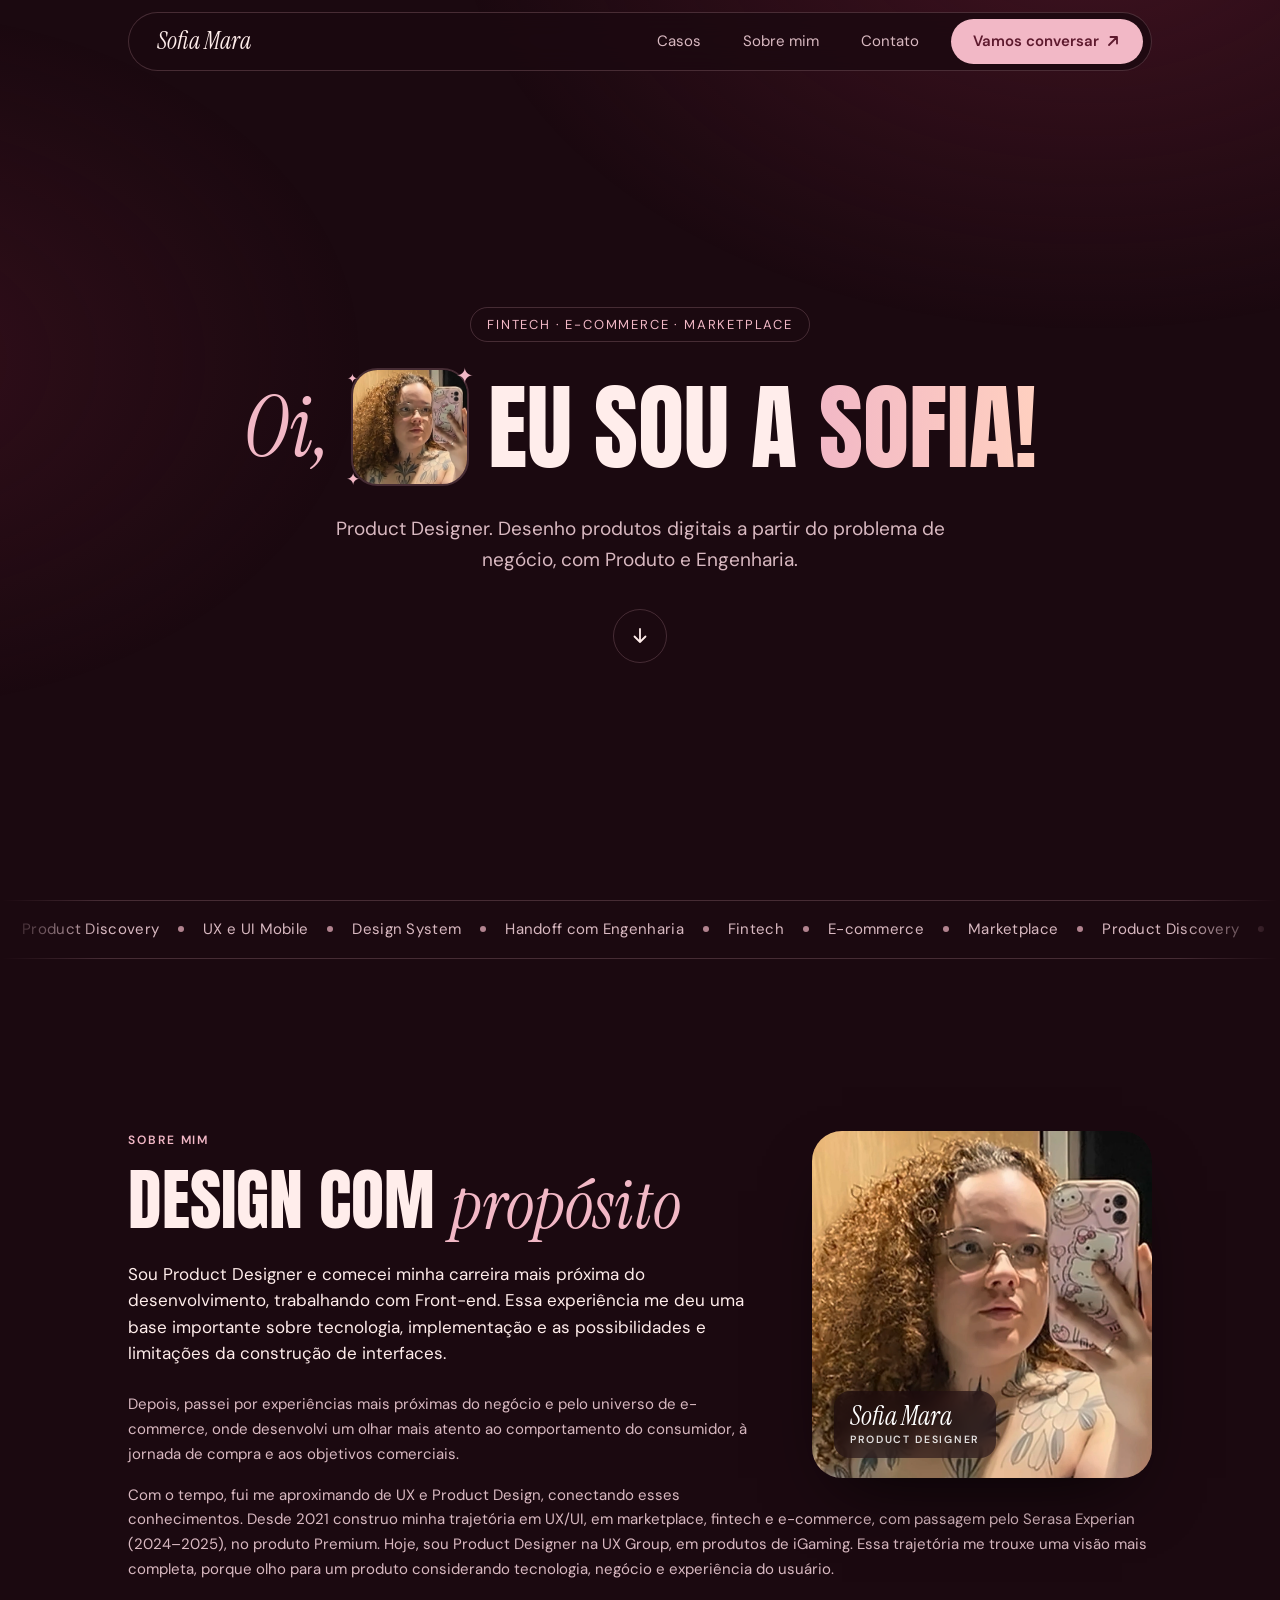
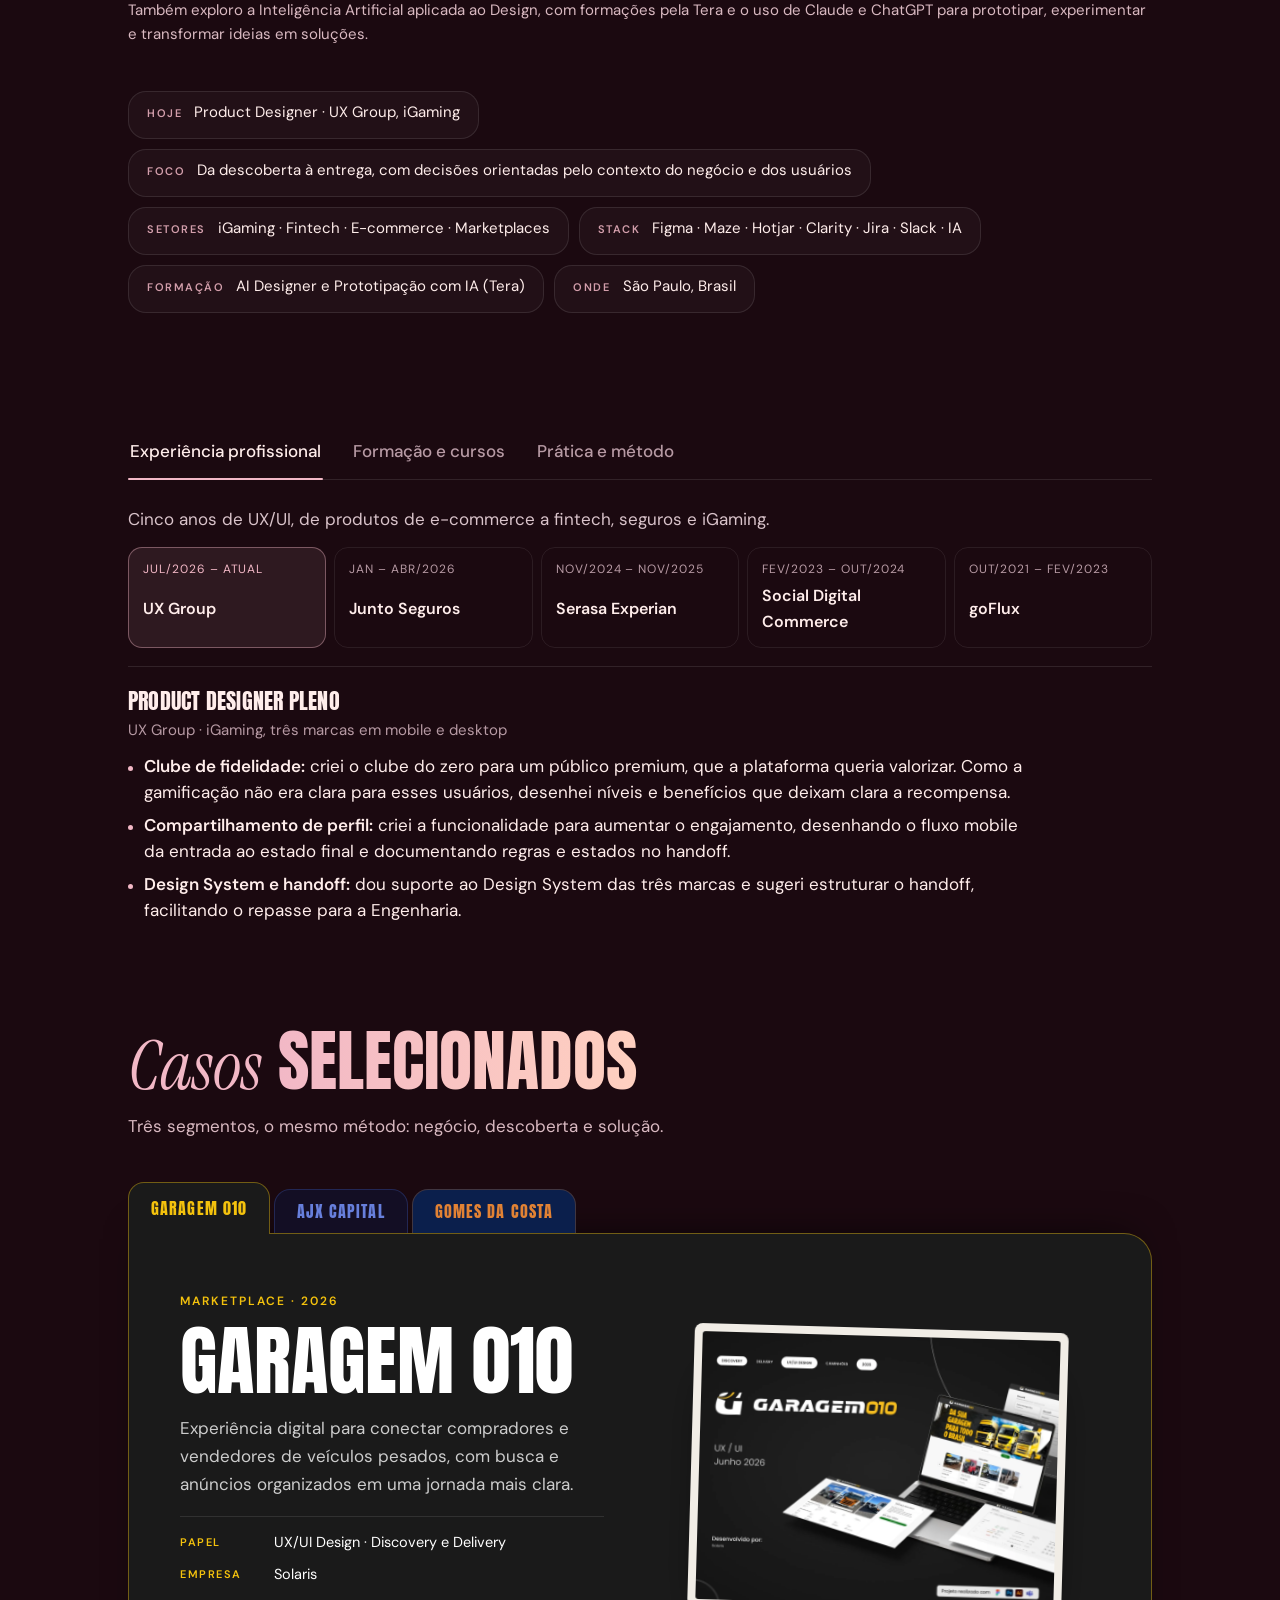
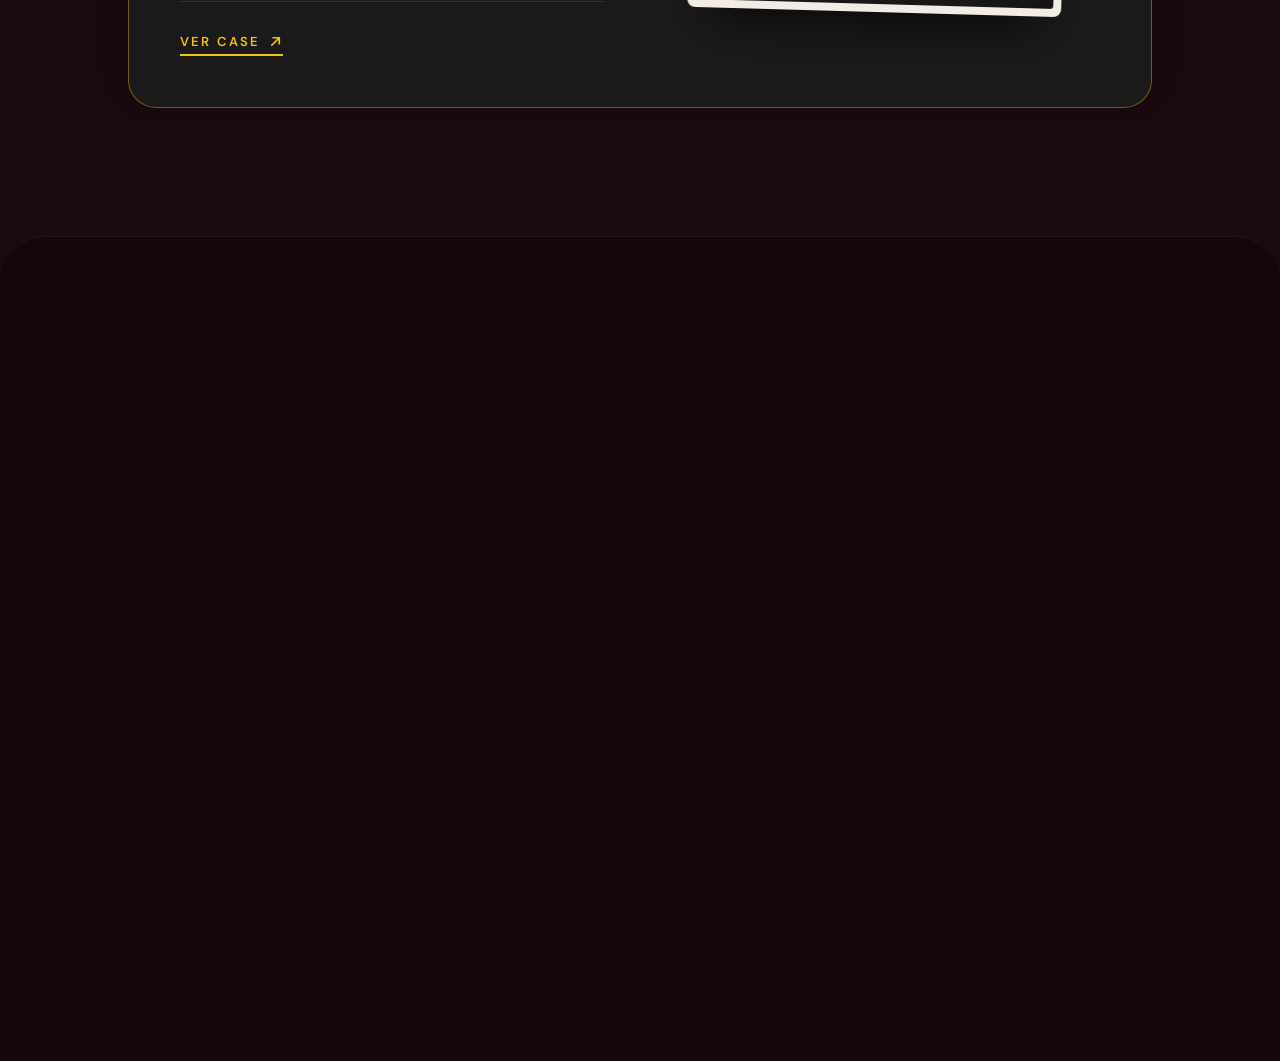
==== commit 2af988d8: "Hero: volta a só a setinha (leva ao Sobre mim) Co-Authored-By: Claude Sonnet 5.5 <noreply@anthropic." ====
--- a/index.html
+++ b/index.html
@@ -1 +1 @@
-<!doctype html><html lang="pt-BR"><head><meta charset="utf-8"><meta name="viewport" content="width=device-width,initial-scale=1"><title>Sofia Mara · Product Designer</title><meta name="description" content="Product Designer em São Paulo. Produtos digitais de iGaming, fintech e e-commerce, da descoberta ao handoff."><meta property="og:type" content="website"><meta property="og:title" content="Sofia Mara · Product Designer"><meta property="og:description" content="Product Designer em São Paulo. Produtos digitais de iGaming, fintech e e-commerce, da descoberta ao handoff."><meta property="og:image" content="assets/og.jpg"><meta property="og:locale" content="pt_BR"><meta name="twitter:card" content="summary_large_image"><meta name="theme-color" content="#1B0910"><link rel="icon" href="assets/favicon-32.png" sizes="32x32"><link rel="shortcut icon" href="assets/favicon.ico"><link rel="apple-touch-icon" href="assets/apple-touch-icon.png"><link rel="preload" href="assets/fonts/anton.woff2" as="font" type="font/woff2" crossorigin><link rel="preload" href="assets/fonts/dm-400.woff2" as="font" type="font/woff2" crossorigin><link rel="stylesheet" href="assets/style.css"></head><body><div class="bar"></div><header class="nav"><a class="logo" href="#inicio">Sofia Mara</a><a class="l hm" href="#casos">Casos</a><a class="l hm" href="#sobre">Sobre mim</a><a class="l hm" href="#contato">Contato</a><a class="cta" href="#contato">Vamos conversar <i><svg class="ai" viewBox="0 0 16 16" fill="none" stroke="currentColor" stroke-width="1.8" stroke-linecap="round" stroke-linejoin="round" aria-hidden="true"><path d="M4 12L12 4M5.5 4H12v6.5"/></svg></i></a><button class="mb" type="button" aria-label="Abrir menu" aria-expanded="false" aria-controls="mm"><i></i><i></i></button><div class="mm" id="mm"><a href="#casos">Casos</a><a href="#sobre">Sobre mim</a><a href="#contato">Contato</a></div></header><div id="home"><main><section class="hero" id="inicio"><div class="wrap"><span class="chip">Fintech · E-commerce · Marketplace</span><h1 class="d"><span class="it">Oi,</span><span class="ph"><img src="assets/foto.webp" alt="Retrato de Sofia Mara"><span class="st">✦</span><span class="st">✦</span><span class="st">✦</span></span><span>eu sou a <span class="g">Sofia!</span></span></h1><p class="sub hs">Product Designer. Desenho produtos digitais a partir do problema de negócio, com Produto e Engenharia.</p><a class="down" href="#sobre" aria-label="Ir para Sobre mim"><span>Sobre mim</span><svg viewBox="0 0 20 20" fill="none" stroke="currentColor" stroke-width="1.8" stroke-linecap="round" stroke-linejoin="round"><path d="M10 3v13M4.5 10.5L10 16l5.5-5.5"/></svg></a></div></section><div class="mq" aria-hidden="true"><div class="mqt"><span>Product Discovery</span><span>UX e UI Mobile</span><span>Design System</span><span>Handoff com Engenharia</span><span>Fintech</span><span>E-commerce</span><span>Marketplace</span><span>Product Discovery</span><span>UX e UI Mobile</span><span>Design System</span><span>Handoff com Engenharia</span><span>Fintech</span><span>E-commerce</span><span>Marketplace</span></div></div><section id="sobre" data-lay="1"><div class="wrap"><div class="ab"><div><div class="pt" data-rv data-v="1"><img src="assets/foto.webp" alt="Sofia Mara" loading="lazy" decoding="async"><div class="pt-cap"><b>Sofia Mara</b><span>Product Designer</span></div></div><span class="lab" data-rv>Sobre mim</span><h2 class="d wr" data-rv>Design com <span class="it">propósito</span></h2><p data-rv class="ld wr">Sou Product Designer e comecei minha carreira mais próxima do desenvolvimento, trabalhando com Front-end. Essa experiência me deu uma base importante sobre tecnologia, implementação e as possibilidades e limitações da construção de interfaces.</p><p data-rv>Depois, passei por experiências mais próximas do negócio e pelo universo de e-commerce, onde desenvolvi um olhar mais atento ao comportamento do consumidor, à jornada de compra e aos objetivos comerciais.</p><p data-rv>Com o tempo, fui me aproximando de UX e Product Design, conectando esses conhecimentos. Desde 2021 construo minha trajetória em UX/UI, em marketplace, fintech e e-commerce, com passagem pelo Serasa Experian (2024–2025), no produto Premium. Hoje, sou Product Designer na UX Group, em produtos de iGaming. Essa trajetória me trouxe uma visão mais completa, porque olho para um produto considerando tecnologia, negócio e experiência do usuário.</p><p data-rv>Também exploro a Inteligência Artificial aplicada ao Design, com formações pela Tera e o uso de Claude e ChatGPT para prototipar, experimentar e transformar ideias em soluções.</p></div></div><ul class="topics" data-rv><li><b>Hoje</b>Product Designer · UX Group, iGaming</li><li><b>Foco</b>Da descoberta à entrega, com decisões orientadas pelo contexto do negócio e dos usuários</li><li><b>Setores</b>iGaming · Fintech · E-commerce · Marketplaces</li><li><b>Stack</b>Figma · Maze · Hotjar · Clarity · Jira · Slack · IA</li><li><b>Formação</b>AI Designer e Prototipação com IA (Tera)</li><li><b>Onde</b>São Paulo, Brasil</li></ul><div class="mix" id="experiencia" data-rv><div class="mix-tabs" role="tablist" aria-label="Trajetória"><button type="button" role="tab" class="on" aria-selected="true" id="mt0">Experiência profissional</button><button type="button" role="tab" aria-selected="false" id="mt1">Formação e cursos</button><button type="button" role="tab" aria-selected="false" id="mt2">Prática e método</button></div><div class="mix-p on" role="tabpanel" aria-labelledby="mt0"><p class="mix-lead">Cinco anos de UX/UI, de produtos de e-commerce a fintech, seguros e iGaming.</p><div class="xp"><article class="xp-i" data-rv><div class="xp-d">Jul/2026 – Atual</div><div class="xp-b"><h3>Product Designer Pleno</h3><small>UX Group · iGaming, três marcas em mobile e desktop</small><p>Criei o clube de fidelidade e o compartilhamento de perfil, e dou suporte ao Design System das três marcas.</p><details class="xp-m"><summary>Ver detalhes</summary><ul><li><b>Clube de fidelidade:</b> criei o clube do zero para um público premium, que a plataforma queria valorizar. Como a gamificação não era clara para esses usuários, desenhei níveis e benefícios que deixam clara a recompensa.</li><li><b>Compartilhamento de perfil:</b> criei a funcionalidade para aumentar o engajamento, desenhando o fluxo mobile da entrada ao estado final e documentando regras e estados no handoff.</li><li><b>Design System e handoff:</b> dou suporte ao Design System das três marcas e sugeri estruturar o handoff, facilitando o repasse para a Engenharia.</li></ul></details></div></article><article class="xp-i" data-rv><div class="xp-d">Jan – Abr/2026</div><div class="xp-b"><h3>Product Designer Pleno</h3><small>Junto Seguros · contrato PJ via DOMVS iT, projeto de 4 meses</small><p>Cadastro com validação e preenchimento automático de campos, e login modernizado.</p><details class="xp-m"><summary>Ver detalhes</summary><ul><li><b>Contexto:</b> o abandono no cadastro sobrecarregava o CS, que cadastrava usuários manualmente. A meta era reduzir esse abandono.</li><li><b>Cadastro:</b> com a Engenharia, optamos por validar e preencher campos automaticamente, e não só reduzir telas, porque era ali que o usuário travava.</li><li><b>Login:</b> modernizei a experiência de acesso, com menos etapas e menos esforço para o usuário.</li></ul></details></div></article><article class="xp-i" data-rv><div class="xp-d">Nov/2024 – Nov/2025</div><div class="xp-b"><h3>Product Designer Pleno</h3><small>Serasa Experian · Serasa Premium (assinatura)</small><p>Entrevistas e testes de usabilidade com assinantes; sugeri focar na identidade do Premium.</p><details class="xp-m"><summary>Ver detalhes</summary><ul><li><b>Discovery:</b> conduzi entrevistas com assinantes, dinâmicas com PM e PO e testes de usabilidade.</li><li><b>Mudança de rota:</b> Produto pediu um novo onboarding, que não trouxe a identificação esperada dos assinantes. Sugeri focar na identidade do Premium, ponto que os usuários já citavam, mas não era prioridade, e isso embasou a nova experiência.</li></ul></details></div></article><article class="xp-i" data-rv><div class="xp-d">Fev/2023 – Out/2024</div><div class="xp-b"><h3>UX Designer Júnior → Pleno</h3><small>Social Digital Commerce · e-commerce</small><p>Jornadas de compra, da página de produto ao checkout, usando o Microsoft Clarity para achar pontos de desistência.</p></div></article><article class="xp-i" data-rv><div class="xp-d">Out/2021 – Fev/2023</div><div class="xp-b"><h3>Product Designer Júnior</h3><small>goFlux · produto Fluxy</small><p>Fluxos e protótipos testados com usuários antes do desenvolvimento.</p></div></article></div></div><div class="mix-p" role="tabpanel" aria-labelledby="mt1"><ul class="xp-c"><li><b>AI Designer</b><span>Tera · 2026</span></li><li><b>Prototipação & Design de Produtos com IA</b><span>Tera · 2026</span></li><li><b>Design Systems</b><span>TheStarter · 2024</span></li><li><b>Product-Led Growth</b><span>BTX Consultoria em Tecnologia · 2024</span></li><li><b>Formação de Product Design</b><span>Alura · 2023</span></li><li><b>Google Analytics 4 para UX</b><span>Rocket Labs · 2023</span></li></ul></div><div class="mix-p" role="tabpanel" aria-labelledby="mt2"><div class="tools2"><span class="lab">Prática e método</span><div class="seg" role="tablist"><button role="tab" class="on" data-i="0">Prática de produto</button><button role="tab" class="" data-i="1">Pesquisa e validação</button><button role="tab" class="" data-i="2">Colaboração</button><button role="tab" class="" data-i="3">Ferramentas</button></div><div class="sp on" role="tabpanel"><p class="bs">O que eu aplico em cada projeto, da descoberta ao handoff.</p><ul class="pills"><li>Product Discovery</li><li>Visão de produto</li><li>Design System</li><li>Handoff com Engenharia</li><li>Gamificação</li><li>User Interface (UI)</li></ul></div><div class="sp" role="tabpanel"><p class="bs">Entender o usuário e validar antes de investir em desenvolvimento.</p><ul class="pills"><li>Testes com usuários</li><li>Maze</li><li>Hotjar</li><li>Clarity</li><li>Google Analytics</li><li>Análise de dados</li></ul></div><div class="sp" role="tabpanel"><p class="bs">Alinhar Produto, Design e Engenharia no mesmo ritmo.</p><ul class="pills"><li>Jira</li><li>Confluence</li><li>Slack</li><li>Metodologias ágeis</li></ul></div><div class="sp" role="tabpanel"><p class="bs">Para desenhar e prototipar.</p><ul class="pills"><li>Figma</li><li>FigJam</li><li>Figma Make</li><li>Adobe XD</li><li>Pacote Adobe</li><li>IA (Claude)</li><li>ChatGPT</li></ul></div></div></div></div></div></section><section id="casos"><div class="wrap"><h2 class="d wr" data-rv><span class="it">Casos</span> <span class="g">selecionados</span></h2><p class="lead wr" data-rv>Três segmentos, o mesmo método: negócio, descoberta e solução.</p><div class="tabsx"><div class="tabbar" role="tablist" data-rv><button class="tb on" role="tab" id="tb0" aria-selected="true" aria-controls="pn0" data-i="0" style="--bg:#1A1A1A;--ac:#F4C20D;--on:#141414" type="button"><em>Garagem 010</em></button><button class="tb" role="tab" id="tb1" aria-selected="false" aria-controls="pn1" data-i="1" style="--bg:#0D1232;--ac:#5B86FF;--on:#FFFFFF" type="button"><em>AJX Capital</em></button><button class="tb" role="tab" id="tb2" aria-selected="false" aria-controls="pn2" data-i="2" style="--bg:#012D74;--ac:#FF8A1F;--on:#012D74" type="button"><em>Gomes da Costa</em></button></div><div class="panels" data-rv><a class="sc on" role="tabpanel" id="pn0" aria-labelledby="tb0" href="#/garagem-010" style="--bg:#1A1A1A;--fg:#FFFFFF;--ac:#F4C20D;--on:#141414"><div class="tx"><small>Marketplace · 2026</small><h3>Garagem 010</h3><p>Experiência digital para conectar compradores e vendedores de veículos pesados, com busca e anúncios organizados em uma jornada mais clara.</p><dl class="mini"><div><dt>Papel</dt><dd>UX/UI Design · Discovery e Delivery</dd></div><div><dt>Empresa</dt><dd>Solaris</dd></div></dl><span class="vp">Ver case <i><svg class="ai" viewBox="0 0 16 16" fill="none" stroke="currentColor" stroke-width="1.8" stroke-linecap="round" stroke-linejoin="round" aria-hidden="true"><path d="M4 12L12 4M5.5 4H12v6.5"/></svg></i></span></div><div class="fr"><img src="assets/capas/gar.webp" alt="Capa do projeto Garagem 010" loading="lazy"></div></a><a class="sc" role="tabpanel" id="pn1" aria-labelledby="tb1" href="#/ajx-capital" style="--bg:#0D1232;--fg:#FFFFFF;--ac:#5B86FF;--on:#FFFFFF"><div class="tx"><small>Fintech · 2025</small><h3>AJX Capital</h3><p>Redesign de uma experiência financeira para simplificar a apresentação das informações e tornar os passos mais claros para quem começa a investir.</p><dl class="mini"><div><dt>Papel</dt><dd>Product Design · UX/UI · do Discovery ao handoff</dd></div><div><dt>Empresa</dt><dd>Solaris</dd></div></dl><span class="vp">Ver case <i><svg class="ai" viewBox="0 0 16 16" fill="none" stroke="currentColor" stroke-width="1.8" stroke-linecap="round" stroke-linejoin="round" aria-hidden="true"><path d="M4 12L12 4M5.5 4H12v6.5"/></svg></i></span></div><div class="fr"><img src="assets/capas/ajx.webp" alt="Capa do projeto AJX Capital" loading="lazy"></div></a><a class="sc" role="tabpanel" id="pn2" aria-labelledby="tb2" href="#/gomes-da-costa" style="--bg:#012D74;--fg:#FFFFFF;--ac:#FF8A1F;--on:#012D74"><div class="tx"><small>E-commerce · 2024</small><h3>Gomes da Costa</h3><p>Site B2B para parceiros comerciais e distribuidores, com foco em navegação clara e apresentação dos produtos.</p><dl class="mini"><div><dt>Papel</dt><dd>UX/UI Design</dd></div><div><dt>Empresa</dt><dd>Social Unlimited</dd></div></dl><span class="vp">Ver case <i><svg class="ai" viewBox="0 0 16 16" fill="none" stroke="currentColor" stroke-width="1.8" stroke-linecap="round" stroke-linejoin="round" aria-hidden="true"><path d="M4 12L12 4M5.5 4H12v6.5"/></svg></i></span></div><div class="fr"><img src="assets/capas/gdc.webp" alt="Capa do projeto Gomes da Costa" loading="lazy"></div></a></div></div></div></section></main></div><div class="view" id="v-garagem-010" data-ac="#F4C20D" data-on="#141414" data-tint="rgba(244,194,13,.16)" data-title="Garagem 010 · Sofia Mara" hidden><main class="view-main"><div class="wrap"><div class="ch"><div class="row"><div><span class="lab" data-rv>Case · Marketplace · 2026</span><h1 class="d" data-rv>Garagem 010</h1><p class="sm" data-rv>Experiência digital para conectar compradores e vendedores de veículos pesados, com busca e anúncios organizados em uma jornada mais clara.</p><div class="bts" style="justify-content:flex-start;margin:0" data-rv><a class="btn p" href="https://www.behance.net/gallery/251794497/E-commerce-Garagem010-UIUX-Design" target="_blank" rel="noopener noreferrer">Ver no Behance <i><svg class="ai" viewBox="0 0 16 16" fill="none" stroke="currentColor" stroke-width="1.8" stroke-linecap="round" stroke-linejoin="round" aria-hidden="true"><path d="M4 12L12 4M5.5 4H12v6.5"/></svg></i></a></div></div><div class="hd-r" data-rv><div class="cover"><img src="assets/capas/gar.webp" alt="Capa do projeto Garagem 010"></div><dl class="meta"><div><dt>Ano</dt><dd>2026</dd></div><div><dt>Papel</dt><dd>UX/UI Design · Discovery e Delivery</dd></div><div><dt>Empresa</dt><dd>Solaris</dd></div><div><dt>Segmento</dt><dd>Marketplace</dd></div></dl></div></div></div><div class="rsm" data-rv><div class="rsm-role"><span>Meu papel</span><b>UX/UI Design, do Discovery ao Delivery.</b></div><div class="rsm-g"><div><i>Problema</i><p>Compra e venda de veículos pesados sem um ambiente único: cadastro complexo, pouca confiança na negociação e nenhum controle administrativo.</p></div><div><i>Decisão</i><p>Plataforma organizada em três pilares (Parceiro, Administrador e Cliente), com cadastro de anúncios em etapas e parceiro verificado.</p></div><div><i>Entrega</i><p>Interfaces finais, documentação funcional e handoff, com acompanhamento das implementações.</p></div></div></div><div class="sec car" data-rv><div class="chd"><div><span class="lab">Detalhes</span><h2>Um olhar de perto</h2></div><div class="arr"><button type="button" class="pv" aria-label="Anterior">&#8592;</button><button type="button" class="nx2" aria-label="Próximo">&#8594;</button></div></div><div class="trk"><figure><img src="assets/capas/gar.webp" alt="Garagem 010, imagem 1"></figure><figure><img src="assets/capas/d-gar-2.webp" alt="Garagem 010, imagem 2"></figure><figure><img src="assets/capas/d-gar-5.webp" alt="Garagem 010, imagem 3"></figure><figure><img src="assets/capas/ui-gar-1.webp" alt="Garagem 010, imagem 4"></figure><figure><img src="assets/capas/ui-gar-2.webp" alt="Garagem 010, imagem 5"></figure><a class="mais" href="https://www.behance.net/gallery/251794497/E-commerce-Garagem010-UIUX-Design" target="_blank" rel="noopener noreferrer"><span class="lab">Case completo</span><b>Ver todas as telas no Behance</b><i><i><svg class="ai" viewBox="0 0 16 16" fill="none" stroke="currentColor" stroke-width="1.8" stroke-linecap="round" stroke-linejoin="round" aria-hidden="true"><path d="M4 12L12 4M5.5 4H12v6.5"/></svg></i></i></a></div><div class="dots"></div></div><div class="sec" data-rv><div><span class="lab">01 · Metodologia</span><h2>Double Diamond</h2></div><div><div class="dd"><div class="ddv on"><div class="ddt"><div class="ddg g1"><span>Problema · Discover e Define</span></div><div class="ddg g2"><span>Solução · Develop e Deliver</span></div><div class="ddc c1"><i>01</i><b>Discover</b><p>Conversas com stakeholders e especialistas do setor para mapear as dores de compradores, parceiros e administradores. Benchmark com Webmotors, Mercado Livre, Loft e OLX para identificar padrões e lacunas.</p><small>Requisitos · Benchmark</small></div><div class="ddc c2"><i>02</i><b>Define</b><p>Síntese em seis problemas prioritários: cadastro complexo, falta de controle administrativo, pouca confiança na negociação, fluxo fragmentado, sem gestão de parceiros e processo manual. Personas e arquitetura da informação da plataforma.</p><small>Problemas · Personas · IA</small></div><div class="ddc c3"><i>03</i><b>Develop</b><p>Fluxos, wireframes e protótipos para os três pilares (Parceiro, Administrador e Cliente), com validação dos principais cenários.</p><small>Fluxos · Wireframes · Protótipos</small></div><div class="ddc c4"><i>04</i><b>Deliver</b><p>Interfaces finais, documentação funcional e handoff para o desenvolvimento, com acompanhamento das implementações.</p><small>UI final · Documentação · Handoff</small></div></div></div></div></div></div><div class="sec" data-rv><div><span class="lab">02 · Benchmark</span><h2>O que o mercado já faz</h2></div><div><p>Comparei Webmotors, Mercado Livre, Loft e OLX. Os pontos fortes e fracos de cada um viraram decisões:</p><ul class="bl"><li>Cadastro dividido em etapas</li><li>Mais credibilidade, mostrando o parceiro verificado</li><li>Cards mais limpos</li><li>Prioridade para fotos grandes</li></ul></div></div><div class="sec" data-rv><div><span class="lab">03 · Problemas</span><h2>O que encontramos</h2></div><div><p>Na etapa de Discovery, os aprendizados foram consolidados em seis problemas:</p><ul class="pills"><li>Cadastro muito complexo</li><li>Ausência de controle administrativo</li><li>Pouca confiança na negociação</li><li>Fluxo fragmentado</li><li>Ausência de gestão de parceiros</li><li>Processo manual</li></ul></div></div><div class="sec" data-rv><div><span class="lab">04 · Estratégia</span><h2>Como poderíamos resolver isso?</h2></div><div><p>Dos problemas saíram perguntas estratégicas, como simplificar o cadastro de anúncios sem perder informação importante e centralizar a gestão em um único ambiente. As funcionalidades foram organizadas em três pilares:</p><div class="duo trio3"><div class="gc"><span class="lab">Parceiro</span><h3>Publica os anúncios</h3><ul class="bl"><li>Cadastro da empresa</li><li>Criação e gestão de anúncios</li><li>Gestão dos interessados</li><li>Atualização de perfil</li></ul></div><div class="gc"><span class="lab">Administrador</span><h3>Gere a operação</h3><ul class="bl"><li>Gestão de usuários, parceiros e clientes</li><li>Gestão de anúncios</li><li>Controle de permissões</li></ul></div><div class="gc"><span class="lab">Cliente</span><h3>Busca e demonstra interesse</h3><ul class="bl"><li>Busca avançada</li><li>Favoritos</li><li>Contato com anunciantes</li><li>Perfil do usuário</li></ul></div></div></div></div><div class="sec" data-rv><div><span class="lab">Aprendizados</span><h2>O que levei deste projeto</h2></div><ul class="bl"><li><b>Trabalhar com IA.</b> Foi uma experiência com bastante uso de IA, e isso me ajudou a entender como usar essas ferramentas para ganhar escala, agilidade e eficiência no processo de design.</li><li><b>Design System desde o início.</b> Percebi a importância de estruturar um Design System logo no começo, pensando na consistência e na facilidade de evolução do produto conforme ele cresce.</li></ul></div><div class="fin" data-rv><div class="fin-l"><span class="lab">Case completo</span><h2>Veja o processo e as telas</h2><p>O projeto inteiro, com telas e detalhes, está no meu Behance.</p><div class="bts"><a class="btn p" href="https://www.behance.net/gallery/251794497/E-commerce-Garagem010-UIUX-Design" target="_blank" rel="noopener noreferrer">Abrir no Behance <i><svg class="ai" viewBox="0 0 16 16" fill="none" stroke="currentColor" stroke-width="1.8" stroke-linecap="round" stroke-linejoin="round" aria-hidden="true"><path d="M4 12L12 4M5.5 4H12v6.5"/></svg></i></a></div></div><dl class="fin-r"><div><dt>Palavras-chave</dt><dd>Discovery · Delivery · UX/UI Design · Caminhões · 2026</dd></div><div><dt>Ferramentas</dt><dd>Figma · Photoshop · Illustrator · Teams</dd></div><div><dt>Desenvolvido por</dt><dd>Solaris</dd></div></dl></div><div class="nx" data-rv><a href="#/gomes-da-costa"><small>← Anterior</small><b>Gomes da Costa</b></a><a class="r" href="#/ajx-capital"><small>Próximo →</small><b>AJX Capital</b></a></div></div></main></div><div class="view" id="v-ajx-capital" data-ac="#5B86FF" data-on="#FFFFFF" data-tint="rgba(59,99,240,.22)" data-title="AJX Capital · Sofia Mara" hidden><main class="view-main"><div class="wrap"><div class="ch"><div class="row"><div><span class="lab" data-rv>Case · Fintech · 2025</span><h1 class="d" data-rv>AJX Capital</h1><p class="sm" data-rv>Redesign de uma experiência financeira para simplificar a apresentação das informações e tornar os passos mais claros para quem começa a investir.</p><div class="bts" style="justify-content:flex-start;margin:0" data-rv><a class="btn p" href="https://www.behance.net/gallery/221381561/Aplicativo-AJX-UIUX-Design" target="_blank" rel="noopener noreferrer">Ver no Behance <i><svg class="ai" viewBox="0 0 16 16" fill="none" stroke="currentColor" stroke-width="1.8" stroke-linecap="round" stroke-linejoin="round" aria-hidden="true"><path d="M4 12L12 4M5.5 4H12v6.5"/></svg></i></a><a class="btn" href="https://www.figma.com/deck/eUM4Y44WfViMMg2u6GrjgN" target="_blank" rel="noopener noreferrer">Ver apresentação <i><svg class="ai" viewBox="0 0 16 16" fill="none" stroke="currentColor" stroke-width="1.8" stroke-linecap="round" stroke-linejoin="round" aria-hidden="true"><path d="M4 12L12 4M5.5 4H12v6.5"/></svg></i></a></div></div><div class="hd-r" data-rv><div class="cover"><img src="assets/capas/ajx.webp" alt="Capa do projeto AJX Capital"></div><dl class="meta"><div><dt>Ano</dt><dd>2025</dd></div><div><dt>Papel</dt><dd>Product Design · UX/UI · do Discovery ao handoff</dd></div><div><dt>Empresa</dt><dd>Solaris</dd></div><div><dt>Segmento</dt><dd>Fintech</dd></div></dl></div></div></div><div class="rsm" data-rv><div class="rsm-role"><span>Meu papel</span><b>Product Design e UX/UI, do Discovery (a partir das pesquisas existentes) ao handoff com Engenharia. Projeto em dupla com Leonardo Lacerda Aguiar.</b></div><div class="rsm-g"><div><i>Problema</i><p>Execução complexa: a equipe de apoio precisava acompanhar o usuário em funções básicas, e a interface tinha pouca sinalização de status e leitura difícil.</p></div><div><i>Decisão</i><p>Revisão de fluxos, etapas e status sinalizados, filtros e informação melhor distribuída.</p></div><div><i>Entrega</i><p>Home reestruturada, carteira com abas e filtros (Pendente, Em andamento e Liquidado) e biblioteca de componentes.</p></div></div></div><div class="sec car" data-rv><div class="chd"><div><span class="lab">Detalhes</span><h2>Um olhar de perto</h2></div><div class="arr"><button type="button" class="pv" aria-label="Anterior">&#8592;</button><button type="button" class="nx2" aria-label="Próximo">&#8594;</button></div></div><div class="trk"><figure><img src="assets/capas/ajx.webp" alt="AJX Capital, imagem 1"></figure><figure><img src="assets/capas/g-ajx-1.webp" alt="AJX Capital, imagem 2"></figure><figure><img src="assets/capas/g-ajx-3.webp" alt="AJX Capital, imagem 3"></figure><figure><img src="assets/capas/g-ajx-7.webp" alt="AJX Capital, imagem 4"></figure><a class="mais" href="https://www.behance.net/gallery/221381561/Aplicativo-AJX-UIUX-Design" target="_blank" rel="noopener noreferrer"><span class="lab">Case completo</span><b>Ver todas as telas no Behance</b><i><i><svg class="ai" viewBox="0 0 16 16" fill="none" stroke="currentColor" stroke-width="1.8" stroke-linecap="round" stroke-linejoin="round" aria-hidden="true"><path d="M4 12L12 4M5.5 4H12v6.5"/></svg></i></i></a><a class="mais" href="https://www.figma.com/deck/eUM4Y44WfViMMg2u6GrjgN" target="_blank" rel="noopener noreferrer"><span class="lab">Figma</span><b>Ver a apresentação completa</b><i><i><svg class="ai" viewBox="0 0 16 16" fill="none" stroke="currentColor" stroke-width="1.8" stroke-linecap="round" stroke-linejoin="round" aria-hidden="true"><path d="M4 12L12 4M5.5 4H12v6.5"/></svg></i></i></a></div><div class="dots"></div></div><div class="sec" data-rv><div><span class="lab">01 · Contexto</span><h2>Um app financeiro</h2></div><div><p>Empresa do mercado financeiro focada em investimentos seguros e acessíveis, com app mobile. O redesign teve como foco a experiência visual e a usabilidade, para simplificar a apresentação das informações e tornar os passos mais claros para quem começa a investir.</p></div></div><div class="sec" data-rv><div><span class="lab">02 · Problemas</span><h2>O que travava o uso</h2></div><div><p>Na análise do app, três problemas se destacaram:</p><ul class="pills"><li>Complexidade de execução</li><li>Interface pouco intuitiva</li><li>Acessibilidade e leitura</li></ul><p>A equipe de apoio precisava acompanhar o usuário em funções básicas, havia pouca sinalização de status, excesso de informação e falta de foco, e a leitura ficava difícil em certas condições.</p></div></div><div class="sec" data-rv><div><span class="lab">03 · Estratégia</span><h2>Como poderíamos resolver isso?</h2></div><div><p>Cada problema virou uma frente de solução:</p><div class="duo trio3"><div class="gc"><span class="lab">Frente 01</span><h3>Facilitar o processo</h3><ul class="bl"><li>Gatilhos para as funções principais</li><li>Revisão de fluxos</li></ul></div><div class="gc"><span class="lab">Frente 02</span><h3>Organização visual</h3><ul class="bl"><li>Etapas e status sinalizados</li><li>Filtros</li></ul></div><div class="gc"><span class="lab">Frente 03</span><h3>Acessibilidade</h3><ul class="bl"><li>Informação melhor distribuída</li><li>Leitura clara</li></ul></div></div></div></div><div class="sec" data-rv><div><span class="lab">04 · Mudanças</span><h2>O que ficou diferente</h2></div><div><ul class="bl"><li><b>Home reestruturada</b> com gatilhos para as funcionalidades ideais e carrossel para as opções de investimento.</li><li><b>Carteira com abas e filtros</b> (Pendente, Em andamento e Liquidado): o usuário sabe onde está e qual o status.</li><li><b>Fluxos reorganizados</b> mostrando só o necessário em cada etapa, como no envio de documentos.</li></ul></div></div><div class="sec" data-rv><div><span class="lab">05 · Design system</span><h2>Visual e componentes</h2></div><div><p>O foco do redesign foi a experiência visual e a usabilidade, combinando neon e glassmorphism para um aspecto tecnológico e sofisticado. Fonte: Archivo.</p><div class="sw"><span><i style="background:#0d1233"></i><b>Marine Blue</b>#0D1233</span><span><i style="background:#42cdf5"></i><b>Light Blue</b>#42CDF5</span><span><i style="background:#73ff47"></i><b>Green</b>#73FF47</span><span><i style="background:#f80"></i><b>Orange</b>#FF8800</span></div><p>Biblioteca de componentes com estados de progresso, status e notificações (lidas e não lidas).</p></div></div><div class="sec" data-rv><div><span class="lab">Aprendizados</span><h2>O que levei deste projeto</h2></div><ul class="bl"><li><b>Partir de pesquisas de outras pessoas.</b> Entrei depois que as entrevistas e pesquisas já tinham sido feitas. Precisei trabalhar a partir dos estudos existentes para transformá-los em uma solução visual e funcional.</li><li><b>Interpretar dados e descobertas anteriores.</b> Foi uma experiência importante para aprender a ler pesquisas que não conduzi diretamente e aproveitar o que já tinha sido descoberto.</li><li><b>UI Guide e Design System primeiro.</b> Reforçou a importância de começar o projeto estruturando um UI Guide e um Design System.</li></ul></div><div class="fin" data-rv><div class="fin-l"><span class="lab">Case completo</span><h2>Veja o processo e as telas</h2><p>O projeto inteiro, com telas e detalhes, está no meu Behance.</p><div class="bts"><a class="btn p" href="https://www.behance.net/gallery/221381561/Aplicativo-AJX-UIUX-Design" target="_blank" rel="noopener noreferrer">Abrir no Behance <i><svg class="ai" viewBox="0 0 16 16" fill="none" stroke="currentColor" stroke-width="1.8" stroke-linecap="round" stroke-linejoin="round" aria-hidden="true"><path d="M4 12L12 4M5.5 4H12v6.5"/></svg></i></a><a class="btn" href="https://www.figma.com/deck/eUM4Y44WfViMMg2u6GrjgN" target="_blank" rel="noopener noreferrer">Ver apresentação <i><svg class="ai" viewBox="0 0 16 16" fill="none" stroke="currentColor" stroke-width="1.8" stroke-linecap="round" stroke-linejoin="round" aria-hidden="true"><path d="M4 12L12 4M5.5 4H12v6.5"/></svg></i></a></div></div><dl class="fin-r"><div><dt>Palavras-chave</dt><dd>Product Design · Aplicativo · UX Design · Março de 2025</dd></div><div><dt>Desenvolvido por</dt><dd>Sofia Silveira e Leonardo Lacerda Aguiar</dd></div></dl></div><div class="nx" data-rv><a href="#/garagem-010"><small>← Anterior</small><b>Garagem 010</b></a><a class="r" href="#/gomes-da-costa"><small>Próximo →</small><b>Gomes da Costa</b></a></div></div></main></div><div class="view" id="v-gomes-da-costa" data-ac="#FF8A1F" data-on="#012D74" data-tint="rgba(1,45,116,.45)" data-title="Gomes da Costa · Sofia Mara" hidden><main class="view-main"><div class="wrap"><div class="ch"><div class="row"><div><span class="lab" data-rv>Case · E-commerce · 2024</span><h1 class="d" data-rv>Gomes da Costa</h1><p class="sm" data-rv>Site B2B para parceiros comerciais e distribuidores, com foco em navegação clara e apresentação dos produtos.</p><div class="bts" style="justify-content:flex-start;margin:0" data-rv><a class="btn p" href="https://www.behance.net/gallery/209493775/E-commerce-Gomes-da-Costa-UIUX-Design" target="_blank" rel="noopener noreferrer">Ver no Behance <i><svg class="ai" viewBox="0 0 16 16" fill="none" stroke="currentColor" stroke-width="1.8" stroke-linecap="round" stroke-linejoin="round" aria-hidden="true"><path d="M4 12L12 4M5.5 4H12v6.5"/></svg></i></a></div></div><div class="hd-r" data-rv><div class="cover"><img src="assets/capas/gdc.webp" alt="Capa do projeto Gomes da Costa"></div><dl class="meta"><div><dt>Ano</dt><dd>2024</dd></div><div><dt>Papel</dt><dd>UX/UI Design</dd></div><div><dt>Empresa</dt><dd>Social Unlimited</dd></div><div><dt>Segmento</dt><dd>E-commerce</dd></div></dl></div></div></div><div class="rsm" data-rv><div class="rsm-role"><span>Meu papel</span><b>UX/UI Design.</b></div><div class="rsm-g"><div><i>Problema</i><p>Um site B2B que precisava ser ferramenta estratégica para parceiros comerciais e distribuidores, com informação detalhada de cada produto.</p></div><div><i>Decisão</i><p>O benchmark apontou oportunidades: modernizar o design, facilitar pedidos, packs, detalhamento e centro de ajuda.</p></div><div><i>Entrega</i><p>Navegação por categorias e conteúdo estruturado, da descoberta do produto até a decisão.</p></div></div></div><div class="sec car" data-rv><div class="chd"><div><span class="lab">Detalhes</span><h2>Um olhar de perto</h2></div><div class="arr"><button type="button" class="pv" aria-label="Anterior">&#8592;</button><button type="button" class="nx2" aria-label="Próximo">&#8594;</button></div></div><div class="trk"><figure><img src="assets/capas/gdc.webp" alt="Gomes da Costa, imagem 1"></figure><figure><img src="assets/capas/d-gdc-2.webp" alt="Gomes da Costa, imagem 2"></figure><figure><img src="assets/capas/d-gdc-3.webp" alt="Gomes da Costa, imagem 3"></figure><figure><img src="assets/capas/ui-gdc-1.webp" alt="Gomes da Costa, imagem 4"></figure><figure><img src="assets/capas/ui-gdc-2.webp" alt="Gomes da Costa, imagem 5"></figure><a class="mais" href="https://www.behance.net/gallery/209493775/E-commerce-Gomes-da-Costa-UIUX-Design" target="_blank" rel="noopener noreferrer"><span class="lab">Case completo</span><b>Ver todas as telas no Behance</b><i><i><svg class="ai" viewBox="0 0 16 16" fill="none" stroke="currentColor" stroke-width="1.8" stroke-linecap="round" stroke-linejoin="round" aria-hidden="true"><path d="M4 12L12 4M5.5 4H12v6.5"/></svg></i></i></a></div><div class="dots"></div></div><div class="sec" data-rv><div><span class="lab">01 · Projeto</span><h2>Mais que uma vitrine</h2></div><div><p>Marca de alimentos conhecida por qualidade e tradição, em especial pescados como atum e sardinha. O site B2B deve servir como ferramenta estratégica para fortalecer a relação com os parceiros comerciais, com navegação intuitiva e informação detalhada de cada produto.</p></div></div><div class="sec" data-rv><div><span class="lab">02 · Benchmark</span><h2>O que o mercado já faz</h2></div><div><p>Análise de sites B2B de Coqueiro, Pescador e Robinson (concorrentes diretos), e de Amazon Business e Alibaba (fora do setor), olhando navegação, design, usabilidade e funcionalidades. Oportunidades identificadas:</p><ul class="bl"><li>Modernização do design</li><li>Facilidade de pedidos Pack</li><li>Detalhamento aprofundado</li><li>Centro de ajuda</li></ul></div></div><div class="sec" data-rv><div><span class="lab">03 · Persona</span><h2>Para quem desenhei</h2></div><div><p>Criei a persona para o projeto: um gerente de compras de rede de supermercados, que valoriza clareza, informação completa e navegação intuitiva.</p></div></div><div class="sec" data-rv><div><span class="lab">04 · Recursos</span><h2>O que o site precisa ter</h2></div><div><p>Das oportunidades do benchmark saíram oito recursos:</p><ul class="pills"><li>Informações detalhadas</li><li>Linkagem de produtos</li><li>Opções de embalagem</li><li>Pack de 3 unidades</li><li>Páginas de produto</li><li>Destaques e promoções</li><li>Interface intuitiva</li><li>Design responsivo</li></ul></div></div><div class="sec" data-rv><div><span class="lab">Aprendizados</span><h2>O que levei deste projeto</h2></div><ul class="bl"><li><b>Jornada de compra no e-commerce.</b> Reforcei meu olhar sobre como a organização das informações, a comunicação visual e a facilidade de navegação influenciam a experiência de compra.</li><li><b>Interface além da estética.</b> Aprendi a olhar para a interface considerando também como ela ajuda o usuário a encontrar produtos e tomar decisões.</li></ul></div><div class="fin" data-rv><div class="fin-l"><span class="lab">Case completo</span><h2>Veja o processo e as telas</h2><p>O projeto inteiro, com telas e detalhes, está no meu Behance.</p><div class="bts"><a class="btn p" href="https://www.behance.net/gallery/209493775/E-commerce-Gomes-da-Costa-UIUX-Design" target="_blank" rel="noopener noreferrer">Abrir no Behance <i><svg class="ai" viewBox="0 0 16 16" fill="none" stroke="currentColor" stroke-width="1.8" stroke-linecap="round" stroke-linejoin="round" aria-hidden="true"><path d="M4 12L12 4M5.5 4H12v6.5"/></svg></i></a></div></div><dl class="fin-r"><div><dt>Palavras-chave</dt><dd>Qualidade · Sabor · Confiança · 2024 · Usabilidade</dd></div><div><dt>Ferramentas</dt><dd>Figma · Photoshop · Illustrator · Teams</dd></div><div><dt>Desenvolvido por</dt><dd>Social Unlimited Digital Commerce</dd></div></dl></div><div class="nx" data-rv><a href="#/ajx-capital"><small>← Anterior</small><b>AJX Capital</b></a><a class="r" href="#/garagem-010"><small>Próximo →</small><b>Garagem 010</b></a></div></div></main></div><footer class="final" id="contato"><div class="final-in"><span class="avail"><i></i>Aberta a boas conversas</span><h2 class="d wr"><span class="it">Vamos</span> <span class="g">conversar?</span></h2><p class="lead wr">Se você está construindo um produto digital e precisa transformar desafios complexos em experiências mais claras, vamos trocar ideias.</p><div class="bts"><a class="btn p" href="#contato" data-mail target="_blank" rel="noopener noreferrer">E-mail <i><svg class="ai" viewBox="0 0 16 16" fill="none" stroke="currentColor" stroke-width="1.8" stroke-linecap="round" stroke-linejoin="round" aria-hidden="true"><path d="M4 12L12 4M5.5 4H12v6.5"/></svg></i></a><button class="btn" id="copy" type="button">Copiar e-mail</button><a class="btn" href="assets/Sofia-Mara-Silveira-Product-Designer-CV.pdf" download>Baixar currículo</a></div></div><div class="foot"><div class="foot-top"><div class="foot-brand"><div><b>Sofia Mara</b><span>Product Designer<br>São Paulo, Brasil</span></div></div><nav class="foot-col" aria-label="Menu do rodapé"><h4>Menu</h4><a href="#inicio">Início</a><a href="#casos">Casos</a><a href="#sobre">Sobre mim</a><a href="#contato">Contato</a></nav><div class="foot-col"><h4>Social</h4><a href="https://www.linkedin.com/in/sofimara/" target="_blank" rel="noopener noreferrer">LinkedIn</a><a href="https://www.behance.net/sofiamara" target="_blank" rel="noopener noreferrer">Behance</a><a href="https://github.com/SofisMara" target="_blank" rel="noopener noreferrer">GitHub</a></div></div><hr><div class="foot-bot"><span>© 2026 Sofia Mara · São Paulo, Brasil</span><a href="#inicio">Voltar ao topo ↑</a></div><p class="priv">Este site usa o Microsoft Clarity para medir como as páginas são visitadas (cliques e rolagem, sem identificar você). Nenhum dado é vendido. <br>Dúvidas ou pedido de exclusão: fale comigo pelo e-mail acima.</p></div></footer><script src="assets/app.js"></script></body></html>+<!doctype html><html lang="pt-BR"><head><meta charset="utf-8"><meta name="viewport" content="width=device-width,initial-scale=1"><title>Sofia Mara · Product Designer</title><meta name="description" content="Product Designer em São Paulo. Produtos digitais de iGaming, fintech e e-commerce, da descoberta ao handoff."><meta property="og:type" content="website"><meta property="og:title" content="Sofia Mara · Product Designer"><meta property="og:description" content="Product Designer em São Paulo. Produtos digitais de iGaming, fintech e e-commerce, da descoberta ao handoff."><meta property="og:image" content="assets/og.jpg"><meta property="og:locale" content="pt_BR"><meta name="twitter:card" content="summary_large_image"><meta name="theme-color" content="#1B0910"><link rel="icon" href="assets/favicon-32.png" sizes="32x32"><link rel="shortcut icon" href="assets/favicon.ico"><link rel="apple-touch-icon" href="assets/apple-touch-icon.png"><link rel="preload" href="assets/fonts/anton.woff2" as="font" type="font/woff2" crossorigin><link rel="preload" href="assets/fonts/dm-400.woff2" as="font" type="font/woff2" crossorigin><link rel="stylesheet" href="assets/style.css"></head><body><div class="bar"></div><header class="nav"><a class="logo" href="#inicio">Sofia Mara</a><a class="l hm" href="#casos">Casos</a><a class="l hm" href="#sobre">Sobre mim</a><a class="l hm" href="#contato">Contato</a><a class="cta" href="#contato">Vamos conversar <i><svg class="ai" viewBox="0 0 16 16" fill="none" stroke="currentColor" stroke-width="1.8" stroke-linecap="round" stroke-linejoin="round" aria-hidden="true"><path d="M4 12L12 4M5.5 4H12v6.5"/></svg></i></a><button class="mb" type="button" aria-label="Abrir menu" aria-expanded="false" aria-controls="mm"><i></i><i></i></button><div class="mm" id="mm"><a href="#casos">Casos</a><a href="#sobre">Sobre mim</a><a href="#contato">Contato</a></div></header><div id="home"><main><section class="hero" id="inicio"><div class="wrap"><span class="chip">Fintech · E-commerce · Marketplace</span><h1 class="d"><span class="it">Oi,</span><span class="ph"><img src="assets/foto.webp" alt="Retrato de Sofia Mara"><span class="st">✦</span><span class="st">✦</span><span class="st">✦</span></span><span>eu sou a <span class="g">Sofia!</span></span></h1><p class="sub hs">Product Designer. Desenho produtos digitais a partir do problema de negócio, com Produto e Engenharia.</p><a class="down" href="#sobre" aria-label="Ir para Sobre mim"><svg viewBox="0 0 20 20" fill="none" stroke="currentColor" stroke-width="1.8" stroke-linecap="round" stroke-linejoin="round"><path d="M10 3v13M4.5 10.5L10 16l5.5-5.5"/></svg></a></div></section><div class="mq" aria-hidden="true"><div class="mqt"><span>Product Discovery</span><span>UX e UI Mobile</span><span>Design System</span><span>Handoff com Engenharia</span><span>Fintech</span><span>E-commerce</span><span>Marketplace</span><span>Product Discovery</span><span>UX e UI Mobile</span><span>Design System</span><span>Handoff com Engenharia</span><span>Fintech</span><span>E-commerce</span><span>Marketplace</span></div></div><section id="sobre" data-lay="1"><div class="wrap"><div class="ab"><div><div class="pt" data-rv data-v="1"><img src="assets/foto.webp" alt="Sofia Mara" loading="lazy" decoding="async"><div class="pt-cap"><b>Sofia Mara</b><span>Product Designer</span></div></div><span class="lab" data-rv>Sobre mim</span><h2 class="d wr" data-rv>Design com <span class="it">propósito</span></h2><p data-rv class="ld wr">Sou Product Designer e comecei minha carreira mais próxima do desenvolvimento, trabalhando com Front-end. Essa experiência me deu uma base importante sobre tecnologia, implementação e as possibilidades e limitações da construção de interfaces.</p><p data-rv>Depois, passei por experiências mais próximas do negócio e pelo universo de e-commerce, onde desenvolvi um olhar mais atento ao comportamento do consumidor, à jornada de compra e aos objetivos comerciais.</p><p data-rv>Com o tempo, fui me aproximando de UX e Product Design, conectando esses conhecimentos. Desde 2021 construo minha trajetória em UX/UI, em marketplace, fintech e e-commerce, com passagem pelo Serasa Experian (2024–2025), no produto Premium. Hoje, sou Product Designer na UX Group, em produtos de iGaming. Essa trajetória me trouxe uma visão mais completa, porque olho para um produto considerando tecnologia, negócio e experiência do usuário.</p><p data-rv>Também exploro a Inteligência Artificial aplicada ao Design, com formações pela Tera e o uso de Claude e ChatGPT para prototipar, experimentar e transformar ideias em soluções.</p></div></div><ul class="topics" data-rv><li><b>Hoje</b>Product Designer · UX Group, iGaming</li><li><b>Foco</b>Da descoberta à entrega, com decisões orientadas pelo contexto do negócio e dos usuários</li><li><b>Setores</b>iGaming · Fintech · E-commerce · Marketplaces</li><li><b>Stack</b>Figma · Maze · Hotjar · Clarity · Jira · Slack · IA</li><li><b>Formação</b>AI Designer e Prototipação com IA (Tera)</li><li><b>Onde</b>São Paulo, Brasil</li></ul><div class="mix" id="experiencia" data-rv><div class="mix-tabs" role="tablist" aria-label="Trajetória"><button type="button" role="tab" class="on" aria-selected="true" id="mt0">Experiência profissional</button><button type="button" role="tab" aria-selected="false" id="mt1">Formação e cursos</button><button type="button" role="tab" aria-selected="false" id="mt2">Prática e método</button></div><div class="mix-p on" role="tabpanel" aria-labelledby="mt0"><p class="mix-lead">Cinco anos de UX/UI, de produtos de e-commerce a fintech, seguros e iGaming.</p><div class="xp"><article class="xp-i" data-rv><div class="xp-d">Jul/2026 – Atual</div><div class="xp-b"><h3>Product Designer Pleno</h3><small>UX Group · iGaming, três marcas em mobile e desktop</small><p>Criei o clube de fidelidade e o compartilhamento de perfil, e dou suporte ao Design System das três marcas.</p><details class="xp-m"><summary>Ver detalhes</summary><ul><li><b>Clube de fidelidade:</b> criei o clube do zero para um público premium, que a plataforma queria valorizar. Como a gamificação não era clara para esses usuários, desenhei níveis e benefícios que deixam clara a recompensa.</li><li><b>Compartilhamento de perfil:</b> criei a funcionalidade para aumentar o engajamento, desenhando o fluxo mobile da entrada ao estado final e documentando regras e estados no handoff.</li><li><b>Design System e handoff:</b> dou suporte ao Design System das três marcas e sugeri estruturar o handoff, facilitando o repasse para a Engenharia.</li></ul></details></div></article><article class="xp-i" data-rv><div class="xp-d">Jan – Abr/2026</div><div class="xp-b"><h3>Product Designer Pleno</h3><small>Junto Seguros · contrato PJ via DOMVS iT, projeto de 4 meses</small><p>Cadastro com validação e preenchimento automático de campos, e login modernizado.</p><details class="xp-m"><summary>Ver detalhes</summary><ul><li><b>Contexto:</b> o abandono no cadastro sobrecarregava o CS, que cadastrava usuários manualmente. A meta era reduzir esse abandono.</li><li><b>Cadastro:</b> com a Engenharia, optamos por validar e preencher campos automaticamente, e não só reduzir telas, porque era ali que o usuário travava.</li><li><b>Login:</b> modernizei a experiência de acesso, com menos etapas e menos esforço para o usuário.</li></ul></details></div></article><article class="xp-i" data-rv><div class="xp-d">Nov/2024 – Nov/2025</div><div class="xp-b"><h3>Product Designer Pleno</h3><small>Serasa Experian · Serasa Premium (assinatura)</small><p>Entrevistas e testes de usabilidade com assinantes; sugeri focar na identidade do Premium.</p><details class="xp-m"><summary>Ver detalhes</summary><ul><li><b>Discovery:</b> conduzi entrevistas com assinantes, dinâmicas com PM e PO e testes de usabilidade.</li><li><b>Mudança de rota:</b> Produto pediu um novo onboarding, que não trouxe a identificação esperada dos assinantes. Sugeri focar na identidade do Premium, ponto que os usuários já citavam, mas não era prioridade, e isso embasou a nova experiência.</li></ul></details></div></article><article class="xp-i" data-rv><div class="xp-d">Fev/2023 – Out/2024</div><div class="xp-b"><h3>UX Designer Júnior → Pleno</h3><small>Social Digital Commerce · e-commerce</small><p>Jornadas de compra, da página de produto ao checkout, usando o Microsoft Clarity para achar pontos de desistência.</p></div></article><article class="xp-i" data-rv><div class="xp-d">Out/2021 – Fev/2023</div><div class="xp-b"><h3>Product Designer Júnior</h3><small>goFlux · produto Fluxy</small><p>Fluxos e protótipos testados com usuários antes do desenvolvimento.</p></div></article></div></div><div class="mix-p" role="tabpanel" aria-labelledby="mt1"><ul class="xp-c"><li><b>AI Designer</b><span>Tera · 2026</span></li><li><b>Prototipação & Design de Produtos com IA</b><span>Tera · 2026</span></li><li><b>Design Systems</b><span>TheStarter · 2024</span></li><li><b>Product-Led Growth</b><span>BTX Consultoria em Tecnologia · 2024</span></li><li><b>Formação de Product Design</b><span>Alura · 2023</span></li><li><b>Google Analytics 4 para UX</b><span>Rocket Labs · 2023</span></li></ul></div><div class="mix-p" role="tabpanel" aria-labelledby="mt2"><div class="tools2"><span class="lab">Prática e método</span><div class="seg" role="tablist"><button role="tab" class="on" data-i="0">Prática de produto</button><button role="tab" class="" data-i="1">Pesquisa e validação</button><button role="tab" class="" data-i="2">Colaboração</button><button role="tab" class="" data-i="3">Ferramentas</button></div><div class="sp on" role="tabpanel"><p class="bs">O que eu aplico em cada projeto, da descoberta ao handoff.</p><ul class="pills"><li>Product Discovery</li><li>Visão de produto</li><li>Design System</li><li>Handoff com Engenharia</li><li>Gamificação</li><li>User Interface (UI)</li></ul></div><div class="sp" role="tabpanel"><p class="bs">Entender o usuário e validar antes de investir em desenvolvimento.</p><ul class="pills"><li>Testes com usuários</li><li>Maze</li><li>Hotjar</li><li>Clarity</li><li>Google Analytics</li><li>Análise de dados</li></ul></div><div class="sp" role="tabpanel"><p class="bs">Alinhar Produto, Design e Engenharia no mesmo ritmo.</p><ul class="pills"><li>Jira</li><li>Confluence</li><li>Slack</li><li>Metodologias ágeis</li></ul></div><div class="sp" role="tabpanel"><p class="bs">Para desenhar e prototipar.</p><ul class="pills"><li>Figma</li><li>FigJam</li><li>Figma Make</li><li>Adobe XD</li><li>Pacote Adobe</li><li>IA (Claude)</li><li>ChatGPT</li></ul></div></div></div></div></div></section><section id="casos"><div class="wrap"><h2 class="d wr" data-rv><span class="it">Casos</span> <span class="g">selecionados</span></h2><p class="lead wr" data-rv>Três segmentos, o mesmo método: negócio, descoberta e solução.</p><div class="tabsx"><div class="tabbar" role="tablist" data-rv><button class="tb on" role="tab" id="tb0" aria-selected="true" aria-controls="pn0" data-i="0" style="--bg:#1A1A1A;--ac:#F4C20D;--on:#141414" type="button"><em>Garagem 010</em></button><button class="tb" role="tab" id="tb1" aria-selected="false" aria-controls="pn1" data-i="1" style="--bg:#0D1232;--ac:#5B86FF;--on:#FFFFFF" type="button"><em>AJX Capital</em></button><button class="tb" role="tab" id="tb2" aria-selected="false" aria-controls="pn2" data-i="2" style="--bg:#012D74;--ac:#FF8A1F;--on:#012D74" type="button"><em>Gomes da Costa</em></button></div><div class="panels" data-rv><a class="sc on" role="tabpanel" id="pn0" aria-labelledby="tb0" href="#/garagem-010" style="--bg:#1A1A1A;--fg:#FFFFFF;--ac:#F4C20D;--on:#141414"><div class="tx"><small>Marketplace · 2026</small><h3>Garagem 010</h3><p>Experiência digital para conectar compradores e vendedores de veículos pesados, com busca e anúncios organizados em uma jornada mais clara.</p><dl class="mini"><div><dt>Papel</dt><dd>UX/UI Design · Discovery e Delivery</dd></div><div><dt>Empresa</dt><dd>Solaris</dd></div></dl><span class="vp">Ver case <i><svg class="ai" viewBox="0 0 16 16" fill="none" stroke="currentColor" stroke-width="1.8" stroke-linecap="round" stroke-linejoin="round" aria-hidden="true"><path d="M4 12L12 4M5.5 4H12v6.5"/></svg></i></span></div><div class="fr"><img src="assets/capas/gar.webp" alt="Capa do projeto Garagem 010" loading="lazy"></div></a><a class="sc" role="tabpanel" id="pn1" aria-labelledby="tb1" href="#/ajx-capital" style="--bg:#0D1232;--fg:#FFFFFF;--ac:#5B86FF;--on:#FFFFFF"><div class="tx"><small>Fintech · 2025</small><h3>AJX Capital</h3><p>Redesign de uma experiência financeira para simplificar a apresentação das informações e tornar os passos mais claros para quem começa a investir.</p><dl class="mini"><div><dt>Papel</dt><dd>Product Design · UX/UI · do Discovery ao handoff</dd></div><div><dt>Empresa</dt><dd>Solaris</dd></div></dl><span class="vp">Ver case <i><svg class="ai" viewBox="0 0 16 16" fill="none" stroke="currentColor" stroke-width="1.8" stroke-linecap="round" stroke-linejoin="round" aria-hidden="true"><path d="M4 12L12 4M5.5 4H12v6.5"/></svg></i></span></div><div class="fr"><img src="assets/capas/ajx.webp" alt="Capa do projeto AJX Capital" loading="lazy"></div></a><a class="sc" role="tabpanel" id="pn2" aria-labelledby="tb2" href="#/gomes-da-costa" style="--bg:#012D74;--fg:#FFFFFF;--ac:#FF8A1F;--on:#012D74"><div class="tx"><small>E-commerce · 2024</small><h3>Gomes da Costa</h3><p>Site B2B para parceiros comerciais e distribuidores, com foco em navegação clara e apresentação dos produtos.</p><dl class="mini"><div><dt>Papel</dt><dd>UX/UI Design</dd></div><div><dt>Empresa</dt><dd>Social Unlimited</dd></div></dl><span class="vp">Ver case <i><svg class="ai" viewBox="0 0 16 16" fill="none" stroke="currentColor" stroke-width="1.8" stroke-linecap="round" stroke-linejoin="round" aria-hidden="true"><path d="M4 12L12 4M5.5 4H12v6.5"/></svg></i></span></div><div class="fr"><img src="assets/capas/gdc.webp" alt="Capa do projeto Gomes da Costa" loading="lazy"></div></a></div></div></div></section></main></div><div class="view" id="v-garagem-010" data-ac="#F4C20D" data-on="#141414" data-tint="rgba(244,194,13,.16)" data-title="Garagem 010 · Sofia Mara" hidden><main class="view-main"><div class="wrap"><div class="ch"><div class="row"><div><span class="lab" data-rv>Case · Marketplace · 2026</span><h1 class="d" data-rv>Garagem 010</h1><p class="sm" data-rv>Experiência digital para conectar compradores e vendedores de veículos pesados, com busca e anúncios organizados em uma jornada mais clara.</p><div class="bts" style="justify-content:flex-start;margin:0" data-rv><a class="btn p" href="https://www.behance.net/gallery/251794497/E-commerce-Garagem010-UIUX-Design" target="_blank" rel="noopener noreferrer">Ver no Behance <i><svg class="ai" viewBox="0 0 16 16" fill="none" stroke="currentColor" stroke-width="1.8" stroke-linecap="round" stroke-linejoin="round" aria-hidden="true"><path d="M4 12L12 4M5.5 4H12v6.5"/></svg></i></a></div></div><div class="hd-r" data-rv><div class="cover"><img src="assets/capas/gar.webp" alt="Capa do projeto Garagem 010"></div><dl class="meta"><div><dt>Ano</dt><dd>2026</dd></div><div><dt>Papel</dt><dd>UX/UI Design · Discovery e Delivery</dd></div><div><dt>Empresa</dt><dd>Solaris</dd></div><div><dt>Segmento</dt><dd>Marketplace</dd></div></dl></div></div></div><div class="rsm" data-rv><div class="rsm-role"><span>Meu papel</span><b>UX/UI Design, do Discovery ao Delivery.</b></div><div class="rsm-g"><div><i>Problema</i><p>Compra e venda de veículos pesados sem um ambiente único: cadastro complexo, pouca confiança na negociação e nenhum controle administrativo.</p></div><div><i>Decisão</i><p>Plataforma organizada em três pilares (Parceiro, Administrador e Cliente), com cadastro de anúncios em etapas e parceiro verificado.</p></div><div><i>Entrega</i><p>Interfaces finais, documentação funcional e handoff, com acompanhamento das implementações.</p></div></div></div><div class="sec car" data-rv><div class="chd"><div><span class="lab">Detalhes</span><h2>Um olhar de perto</h2></div><div class="arr"><button type="button" class="pv" aria-label="Anterior">&#8592;</button><button type="button" class="nx2" aria-label="Próximo">&#8594;</button></div></div><div class="trk"><figure><img src="assets/capas/gar.webp" alt="Garagem 010, imagem 1"></figure><figure><img src="assets/capas/d-gar-2.webp" alt="Garagem 010, imagem 2"></figure><figure><img src="assets/capas/d-gar-5.webp" alt="Garagem 010, imagem 3"></figure><figure><img src="assets/capas/ui-gar-1.webp" alt="Garagem 010, imagem 4"></figure><figure><img src="assets/capas/ui-gar-2.webp" alt="Garagem 010, imagem 5"></figure><a class="mais" href="https://www.behance.net/gallery/251794497/E-commerce-Garagem010-UIUX-Design" target="_blank" rel="noopener noreferrer"><span class="lab">Case completo</span><b>Ver todas as telas no Behance</b><i><i><svg class="ai" viewBox="0 0 16 16" fill="none" stroke="currentColor" stroke-width="1.8" stroke-linecap="round" stroke-linejoin="round" aria-hidden="true"><path d="M4 12L12 4M5.5 4H12v6.5"/></svg></i></i></a></div><div class="dots"></div></div><div class="sec" data-rv><div><span class="lab">01 · Metodologia</span><h2>Double Diamond</h2></div><div><div class="dd"><div class="ddv on"><div class="ddt"><div class="ddg g1"><span>Problema · Discover e Define</span></div><div class="ddg g2"><span>Solução · Develop e Deliver</span></div><div class="ddc c1"><i>01</i><b>Discover</b><p>Conversas com stakeholders e especialistas do setor para mapear as dores de compradores, parceiros e administradores. Benchmark com Webmotors, Mercado Livre, Loft e OLX para identificar padrões e lacunas.</p><small>Requisitos · Benchmark</small></div><div class="ddc c2"><i>02</i><b>Define</b><p>Síntese em seis problemas prioritários: cadastro complexo, falta de controle administrativo, pouca confiança na negociação, fluxo fragmentado, sem gestão de parceiros e processo manual. Personas e arquitetura da informação da plataforma.</p><small>Problemas · Personas · IA</small></div><div class="ddc c3"><i>03</i><b>Develop</b><p>Fluxos, wireframes e protótipos para os três pilares (Parceiro, Administrador e Cliente), com validação dos principais cenários.</p><small>Fluxos · Wireframes · Protótipos</small></div><div class="ddc c4"><i>04</i><b>Deliver</b><p>Interfaces finais, documentação funcional e handoff para o desenvolvimento, com acompanhamento das implementações.</p><small>UI final · Documentação · Handoff</small></div></div></div></div></div></div><div class="sec" data-rv><div><span class="lab">02 · Benchmark</span><h2>O que o mercado já faz</h2></div><div><p>Comparei Webmotors, Mercado Livre, Loft e OLX. Os pontos fortes e fracos de cada um viraram decisões:</p><ul class="bl"><li>Cadastro dividido em etapas</li><li>Mais credibilidade, mostrando o parceiro verificado</li><li>Cards mais limpos</li><li>Prioridade para fotos grandes</li></ul></div></div><div class="sec" data-rv><div><span class="lab">03 · Problemas</span><h2>O que encontramos</h2></div><div><p>Na etapa de Discovery, os aprendizados foram consolidados em seis problemas:</p><ul class="pills"><li>Cadastro muito complexo</li><li>Ausência de controle administrativo</li><li>Pouca confiança na negociação</li><li>Fluxo fragmentado</li><li>Ausência de gestão de parceiros</li><li>Processo manual</li></ul></div></div><div class="sec" data-rv><div><span class="lab">04 · Estratégia</span><h2>Como poderíamos resolver isso?</h2></div><div><p>Dos problemas saíram perguntas estratégicas, como simplificar o cadastro de anúncios sem perder informação importante e centralizar a gestão em um único ambiente. As funcionalidades foram organizadas em três pilares:</p><div class="duo trio3"><div class="gc"><span class="lab">Parceiro</span><h3>Publica os anúncios</h3><ul class="bl"><li>Cadastro da empresa</li><li>Criação e gestão de anúncios</li><li>Gestão dos interessados</li><li>Atualização de perfil</li></ul></div><div class="gc"><span class="lab">Administrador</span><h3>Gere a operação</h3><ul class="bl"><li>Gestão de usuários, parceiros e clientes</li><li>Gestão de anúncios</li><li>Controle de permissões</li></ul></div><div class="gc"><span class="lab">Cliente</span><h3>Busca e demonstra interesse</h3><ul class="bl"><li>Busca avançada</li><li>Favoritos</li><li>Contato com anunciantes</li><li>Perfil do usuário</li></ul></div></div></div></div><div class="sec" data-rv><div><span class="lab">Aprendizados</span><h2>O que levei deste projeto</h2></div><ul class="bl"><li><b>Trabalhar com IA.</b> Foi uma experiência com bastante uso de IA, e isso me ajudou a entender como usar essas ferramentas para ganhar escala, agilidade e eficiência no processo de design.</li><li><b>Design System desde o início.</b> Percebi a importância de estruturar um Design System logo no começo, pensando na consistência e na facilidade de evolução do produto conforme ele cresce.</li></ul></div><div class="fin" data-rv><div class="fin-l"><span class="lab">Case completo</span><h2>Veja o processo e as telas</h2><p>O projeto inteiro, com telas e detalhes, está no meu Behance.</p><div class="bts"><a class="btn p" href="https://www.behance.net/gallery/251794497/E-commerce-Garagem010-UIUX-Design" target="_blank" rel="noopener noreferrer">Abrir no Behance <i><svg class="ai" viewBox="0 0 16 16" fill="none" stroke="currentColor" stroke-width="1.8" stroke-linecap="round" stroke-linejoin="round" aria-hidden="true"><path d="M4 12L12 4M5.5 4H12v6.5"/></svg></i></a></div></div><dl class="fin-r"><div><dt>Palavras-chave</dt><dd>Discovery · Delivery · UX/UI Design · Caminhões · 2026</dd></div><div><dt>Ferramentas</dt><dd>Figma · Photoshop · Illustrator · Teams</dd></div><div><dt>Desenvolvido por</dt><dd>Solaris</dd></div></dl></div><div class="nx" data-rv><a href="#/gomes-da-costa"><small>← Anterior</small><b>Gomes da Costa</b></a><a class="r" href="#/ajx-capital"><small>Próximo →</small><b>AJX Capital</b></a></div></div></main></div><div class="view" id="v-ajx-capital" data-ac="#5B86FF" data-on="#FFFFFF" data-tint="rgba(59,99,240,.22)" data-title="AJX Capital · Sofia Mara" hidden><main class="view-main"><div class="wrap"><div class="ch"><div class="row"><div><span class="lab" data-rv>Case · Fintech · 2025</span><h1 class="d" data-rv>AJX Capital</h1><p class="sm" data-rv>Redesign de uma experiência financeira para simplificar a apresentação das informações e tornar os passos mais claros para quem começa a investir.</p><div class="bts" style="justify-content:flex-start;margin:0" data-rv><a class="btn p" href="https://www.behance.net/gallery/221381561/Aplicativo-AJX-UIUX-Design" target="_blank" rel="noopener noreferrer">Ver no Behance <i><svg class="ai" viewBox="0 0 16 16" fill="none" stroke="currentColor" stroke-width="1.8" stroke-linecap="round" stroke-linejoin="round" aria-hidden="true"><path d="M4 12L12 4M5.5 4H12v6.5"/></svg></i></a><a class="btn" href="https://www.figma.com/deck/eUM4Y44WfViMMg2u6GrjgN" target="_blank" rel="noopener noreferrer">Ver apresentação <i><svg class="ai" viewBox="0 0 16 16" fill="none" stroke="currentColor" stroke-width="1.8" stroke-linecap="round" stroke-linejoin="round" aria-hidden="true"><path d="M4 12L12 4M5.5 4H12v6.5"/></svg></i></a></div></div><div class="hd-r" data-rv><div class="cover"><img src="assets/capas/ajx.webp" alt="Capa do projeto AJX Capital"></div><dl class="meta"><div><dt>Ano</dt><dd>2025</dd></div><div><dt>Papel</dt><dd>Product Design · UX/UI · do Discovery ao handoff</dd></div><div><dt>Empresa</dt><dd>Solaris</dd></div><div><dt>Segmento</dt><dd>Fintech</dd></div></dl></div></div></div><div class="rsm" data-rv><div class="rsm-role"><span>Meu papel</span><b>Product Design e UX/UI, do Discovery (a partir das pesquisas existentes) ao handoff com Engenharia. Projeto em dupla com Leonardo Lacerda Aguiar.</b></div><div class="rsm-g"><div><i>Problema</i><p>Execução complexa: a equipe de apoio precisava acompanhar o usuário em funções básicas, e a interface tinha pouca sinalização de status e leitura difícil.</p></div><div><i>Decisão</i><p>Revisão de fluxos, etapas e status sinalizados, filtros e informação melhor distribuída.</p></div><div><i>Entrega</i><p>Home reestruturada, carteira com abas e filtros (Pendente, Em andamento e Liquidado) e biblioteca de componentes.</p></div></div></div><div class="sec car" data-rv><div class="chd"><div><span class="lab">Detalhes</span><h2>Um olhar de perto</h2></div><div class="arr"><button type="button" class="pv" aria-label="Anterior">&#8592;</button><button type="button" class="nx2" aria-label="Próximo">&#8594;</button></div></div><div class="trk"><figure><img src="assets/capas/ajx.webp" alt="AJX Capital, imagem 1"></figure><figure><img src="assets/capas/g-ajx-1.webp" alt="AJX Capital, imagem 2"></figure><figure><img src="assets/capas/g-ajx-3.webp" alt="AJX Capital, imagem 3"></figure><figure><img src="assets/capas/g-ajx-7.webp" alt="AJX Capital, imagem 4"></figure><a class="mais" href="https://www.behance.net/gallery/221381561/Aplicativo-AJX-UIUX-Design" target="_blank" rel="noopener noreferrer"><span class="lab">Case completo</span><b>Ver todas as telas no Behance</b><i><i><svg class="ai" viewBox="0 0 16 16" fill="none" stroke="currentColor" stroke-width="1.8" stroke-linecap="round" stroke-linejoin="round" aria-hidden="true"><path d="M4 12L12 4M5.5 4H12v6.5"/></svg></i></i></a><a class="mais" href="https://www.figma.com/deck/eUM4Y44WfViMMg2u6GrjgN" target="_blank" rel="noopener noreferrer"><span class="lab">Figma</span><b>Ver a apresentação completa</b><i><i><svg class="ai" viewBox="0 0 16 16" fill="none" stroke="currentColor" stroke-width="1.8" stroke-linecap="round" stroke-linejoin="round" aria-hidden="true"><path d="M4 12L12 4M5.5 4H12v6.5"/></svg></i></i></a></div><div class="dots"></div></div><div class="sec" data-rv><div><span class="lab">01 · Contexto</span><h2>Um app financeiro</h2></div><div><p>Empresa do mercado financeiro focada em investimentos seguros e acessíveis, com app mobile. O redesign teve como foco a experiência visual e a usabilidade, para simplificar a apresentação das informações e tornar os passos mais claros para quem começa a investir.</p></div></div><div class="sec" data-rv><div><span class="lab">02 · Problemas</span><h2>O que travava o uso</h2></div><div><p>Na análise do app, três problemas se destacaram:</p><ul class="pills"><li>Complexidade de execução</li><li>Interface pouco intuitiva</li><li>Acessibilidade e leitura</li></ul><p>A equipe de apoio precisava acompanhar o usuário em funções básicas, havia pouca sinalização de status, excesso de informação e falta de foco, e a leitura ficava difícil em certas condições.</p></div></div><div class="sec" data-rv><div><span class="lab">03 · Estratégia</span><h2>Como poderíamos resolver isso?</h2></div><div><p>Cada problema virou uma frente de solução:</p><div class="duo trio3"><div class="gc"><span class="lab">Frente 01</span><h3>Facilitar o processo</h3><ul class="bl"><li>Gatilhos para as funções principais</li><li>Revisão de fluxos</li></ul></div><div class="gc"><span class="lab">Frente 02</span><h3>Organização visual</h3><ul class="bl"><li>Etapas e status sinalizados</li><li>Filtros</li></ul></div><div class="gc"><span class="lab">Frente 03</span><h3>Acessibilidade</h3><ul class="bl"><li>Informação melhor distribuída</li><li>Leitura clara</li></ul></div></div></div></div><div class="sec" data-rv><div><span class="lab">04 · Mudanças</span><h2>O que ficou diferente</h2></div><div><ul class="bl"><li><b>Home reestruturada</b> com gatilhos para as funcionalidades ideais e carrossel para as opções de investimento.</li><li><b>Carteira com abas e filtros</b> (Pendente, Em andamento e Liquidado): o usuário sabe onde está e qual o status.</li><li><b>Fluxos reorganizados</b> mostrando só o necessário em cada etapa, como no envio de documentos.</li></ul></div></div><div class="sec" data-rv><div><span class="lab">05 · Design system</span><h2>Visual e componentes</h2></div><div><p>O foco do redesign foi a experiência visual e a usabilidade, combinando neon e glassmorphism para um aspecto tecnológico e sofisticado. Fonte: Archivo.</p><div class="sw"><span><i style="background:#0d1233"></i><b>Marine Blue</b>#0D1233</span><span><i style="background:#42cdf5"></i><b>Light Blue</b>#42CDF5</span><span><i style="background:#73ff47"></i><b>Green</b>#73FF47</span><span><i style="background:#f80"></i><b>Orange</b>#FF8800</span></div><p>Biblioteca de componentes com estados de progresso, status e notificações (lidas e não lidas).</p></div></div><div class="sec" data-rv><div><span class="lab">Aprendizados</span><h2>O que levei deste projeto</h2></div><ul class="bl"><li><b>Partir de pesquisas de outras pessoas.</b> Entrei depois que as entrevistas e pesquisas já tinham sido feitas. Precisei trabalhar a partir dos estudos existentes para transformá-los em uma solução visual e funcional.</li><li><b>Interpretar dados e descobertas anteriores.</b> Foi uma experiência importante para aprender a ler pesquisas que não conduzi diretamente e aproveitar o que já tinha sido descoberto.</li><li><b>UI Guide e Design System primeiro.</b> Reforçou a importância de começar o projeto estruturando um UI Guide e um Design System.</li></ul></div><div class="fin" data-rv><div class="fin-l"><span class="lab">Case completo</span><h2>Veja o processo e as telas</h2><p>O projeto inteiro, com telas e detalhes, está no meu Behance.</p><div class="bts"><a class="btn p" href="https://www.behance.net/gallery/221381561/Aplicativo-AJX-UIUX-Design" target="_blank" rel="noopener noreferrer">Abrir no Behance <i><svg class="ai" viewBox="0 0 16 16" fill="none" stroke="currentColor" stroke-width="1.8" stroke-linecap="round" stroke-linejoin="round" aria-hidden="true"><path d="M4 12L12 4M5.5 4H12v6.5"/></svg></i></a><a class="btn" href="https://www.figma.com/deck/eUM4Y44WfViMMg2u6GrjgN" target="_blank" rel="noopener noreferrer">Ver apresentação <i><svg class="ai" viewBox="0 0 16 16" fill="none" stroke="currentColor" stroke-width="1.8" stroke-linecap="round" stroke-linejoin="round" aria-hidden="true"><path d="M4 12L12 4M5.5 4H12v6.5"/></svg></i></a></div></div><dl class="fin-r"><div><dt>Palavras-chave</dt><dd>Product Design · Aplicativo · UX Design · Março de 2025</dd></div><div><dt>Desenvolvido por</dt><dd>Sofia Silveira e Leonardo Lacerda Aguiar</dd></div></dl></div><div class="nx" data-rv><a href="#/garagem-010"><small>← Anterior</small><b>Garagem 010</b></a><a class="r" href="#/gomes-da-costa"><small>Próximo →</small><b>Gomes da Costa</b></a></div></div></main></div><div class="view" id="v-gomes-da-costa" data-ac="#FF8A1F" data-on="#012D74" data-tint="rgba(1,45,116,.45)" data-title="Gomes da Costa · Sofia Mara" hidden><main class="view-main"><div class="wrap"><div class="ch"><div class="row"><div><span class="lab" data-rv>Case · E-commerce · 2024</span><h1 class="d" data-rv>Gomes da Costa</h1><p class="sm" data-rv>Site B2B para parceiros comerciais e distribuidores, com foco em navegação clara e apresentação dos produtos.</p><div class="bts" style="justify-content:flex-start;margin:0" data-rv><a class="btn p" href="https://www.behance.net/gallery/209493775/E-commerce-Gomes-da-Costa-UIUX-Design" target="_blank" rel="noopener noreferrer">Ver no Behance <i><svg class="ai" viewBox="0 0 16 16" fill="none" stroke="currentColor" stroke-width="1.8" stroke-linecap="round" stroke-linejoin="round" aria-hidden="true"><path d="M4 12L12 4M5.5 4H12v6.5"/></svg></i></a></div></div><div class="hd-r" data-rv><div class="cover"><img src="assets/capas/gdc.webp" alt="Capa do projeto Gomes da Costa"></div><dl class="meta"><div><dt>Ano</dt><dd>2024</dd></div><div><dt>Papel</dt><dd>UX/UI Design</dd></div><div><dt>Empresa</dt><dd>Social Unlimited</dd></div><div><dt>Segmento</dt><dd>E-commerce</dd></div></dl></div></div></div><div class="rsm" data-rv><div class="rsm-role"><span>Meu papel</span><b>UX/UI Design.</b></div><div class="rsm-g"><div><i>Problema</i><p>Um site B2B que precisava ser ferramenta estratégica para parceiros comerciais e distribuidores, com informação detalhada de cada produto.</p></div><div><i>Decisão</i><p>O benchmark apontou oportunidades: modernizar o design, facilitar pedidos, packs, detalhamento e centro de ajuda.</p></div><div><i>Entrega</i><p>Navegação por categorias e conteúdo estruturado, da descoberta do produto até a decisão.</p></div></div></div><div class="sec car" data-rv><div class="chd"><div><span class="lab">Detalhes</span><h2>Um olhar de perto</h2></div><div class="arr"><button type="button" class="pv" aria-label="Anterior">&#8592;</button><button type="button" class="nx2" aria-label="Próximo">&#8594;</button></div></div><div class="trk"><figure><img src="assets/capas/gdc.webp" alt="Gomes da Costa, imagem 1"></figure><figure><img src="assets/capas/d-gdc-2.webp" alt="Gomes da Costa, imagem 2"></figure><figure><img src="assets/capas/d-gdc-3.webp" alt="Gomes da Costa, imagem 3"></figure><figure><img src="assets/capas/ui-gdc-1.webp" alt="Gomes da Costa, imagem 4"></figure><figure><img src="assets/capas/ui-gdc-2.webp" alt="Gomes da Costa, imagem 5"></figure><a class="mais" href="https://www.behance.net/gallery/209493775/E-commerce-Gomes-da-Costa-UIUX-Design" target="_blank" rel="noopener noreferrer"><span class="lab">Case completo</span><b>Ver todas as telas no Behance</b><i><i><svg class="ai" viewBox="0 0 16 16" fill="none" stroke="currentColor" stroke-width="1.8" stroke-linecap="round" stroke-linejoin="round" aria-hidden="true"><path d="M4 12L12 4M5.5 4H12v6.5"/></svg></i></i></a></div><div class="dots"></div></div><div class="sec" data-rv><div><span class="lab">01 · Projeto</span><h2>Mais que uma vitrine</h2></div><div><p>Marca de alimentos conhecida por qualidade e tradição, em especial pescados como atum e sardinha. O site B2B deve servir como ferramenta estratégica para fortalecer a relação com os parceiros comerciais, com navegação intuitiva e informação detalhada de cada produto.</p></div></div><div class="sec" data-rv><div><span class="lab">02 · Benchmark</span><h2>O que o mercado já faz</h2></div><div><p>Análise de sites B2B de Coqueiro, Pescador e Robinson (concorrentes diretos), e de Amazon Business e Alibaba (fora do setor), olhando navegação, design, usabilidade e funcionalidades. Oportunidades identificadas:</p><ul class="bl"><li>Modernização do design</li><li>Facilidade de pedidos Pack</li><li>Detalhamento aprofundado</li><li>Centro de ajuda</li></ul></div></div><div class="sec" data-rv><div><span class="lab">03 · Persona</span><h2>Para quem desenhei</h2></div><div><p>Criei a persona para o projeto: um gerente de compras de rede de supermercados, que valoriza clareza, informação completa e navegação intuitiva.</p></div></div><div class="sec" data-rv><div><span class="lab">04 · Recursos</span><h2>O que o site precisa ter</h2></div><div><p>Das oportunidades do benchmark saíram oito recursos:</p><ul class="pills"><li>Informações detalhadas</li><li>Linkagem de produtos</li><li>Opções de embalagem</li><li>Pack de 3 unidades</li><li>Páginas de produto</li><li>Destaques e promoções</li><li>Interface intuitiva</li><li>Design responsivo</li></ul></div></div><div class="sec" data-rv><div><span class="lab">Aprendizados</span><h2>O que levei deste projeto</h2></div><ul class="bl"><li><b>Jornada de compra no e-commerce.</b> Reforcei meu olhar sobre como a organização das informações, a comunicação visual e a facilidade de navegação influenciam a experiência de compra.</li><li><b>Interface além da estética.</b> Aprendi a olhar para a interface considerando também como ela ajuda o usuário a encontrar produtos e tomar decisões.</li></ul></div><div class="fin" data-rv><div class="fin-l"><span class="lab">Case completo</span><h2>Veja o processo e as telas</h2><p>O projeto inteiro, com telas e detalhes, está no meu Behance.</p><div class="bts"><a class="btn p" href="https://www.behance.net/gallery/209493775/E-commerce-Gomes-da-Costa-UIUX-Design" target="_blank" rel="noopener noreferrer">Abrir no Behance <i><svg class="ai" viewBox="0 0 16 16" fill="none" stroke="currentColor" stroke-width="1.8" stroke-linecap="round" stroke-linejoin="round" aria-hidden="true"><path d="M4 12L12 4M5.5 4H12v6.5"/></svg></i></a></div></div><dl class="fin-r"><div><dt>Palavras-chave</dt><dd>Qualidade · Sabor · Confiança · 2024 · Usabilidade</dd></div><div><dt>Ferramentas</dt><dd>Figma · Photoshop · Illustrator · Teams</dd></div><div><dt>Desenvolvido por</dt><dd>Social Unlimited Digital Commerce</dd></div></dl></div><div class="nx" data-rv><a href="#/ajx-capital"><small>← Anterior</small><b>AJX Capital</b></a><a class="r" href="#/garagem-010"><small>Próximo →</small><b>Garagem 010</b></a></div></div></main></div><footer class="final" id="contato"><div class="final-in"><span class="avail"><i></i>Aberta a boas conversas</span><h2 class="d wr"><span class="it">Vamos</span> <span class="g">conversar?</span></h2><p class="lead wr">Se você está construindo um produto digital e precisa transformar desafios complexos em experiências mais claras, vamos trocar ideias.</p><div class="bts"><a class="btn p" href="#contato" data-mail target="_blank" rel="noopener noreferrer">E-mail <i><svg class="ai" viewBox="0 0 16 16" fill="none" stroke="currentColor" stroke-width="1.8" stroke-linecap="round" stroke-linejoin="round" aria-hidden="true"><path d="M4 12L12 4M5.5 4H12v6.5"/></svg></i></a><button class="btn" id="copy" type="button">Copiar e-mail</button><a class="btn" href="assets/Sofia-Mara-Silveira-Product-Designer-CV.pdf" download>Baixar currículo</a></div></div><div class="foot"><div class="foot-top"><div class="foot-brand"><div><b>Sofia Mara</b><span>Product Designer<br>São Paulo, Brasil</span></div></div><nav class="foot-col" aria-label="Menu do rodapé"><h4>Menu</h4><a href="#inicio">Início</a><a href="#casos">Casos</a><a href="#sobre">Sobre mim</a><a href="#contato">Contato</a></nav><div class="foot-col"><h4>Social</h4><a href="https://www.linkedin.com/in/sofimara/" target="_blank" rel="noopener noreferrer">LinkedIn</a><a href="https://www.behance.net/sofiamara" target="_blank" rel="noopener noreferrer">Behance</a><a href="https://github.com/SofisMara" target="_blank" rel="noopener noreferrer">GitHub</a></div></div><hr><div class="foot-bot"><span>© 2026 Sofia Mara · São Paulo, Brasil</span><a href="#inicio">Voltar ao topo ↑</a></div><p class="priv">Este site usa o Microsoft Clarity para medir como as páginas são visitadas (cliques e rolagem, sem identificar você). Nenhum dado é vendido. <br>Dúvidas ou pedido de exclusão: fale comigo pelo e-mail acima.</p></div></footer><script src="assets/app.js"></script></body></html>
--- a/assets/style.css
+++ b/assets/style.css
@@ -141,9 +141,6 @@
 #sobre .topics li{font-size:16px;line-height:1.5;color:var(--ink)}
 @media(max-width:900px){#sobre .topics{grid-template-columns:1fr 1fr!important;gap:22px 24px!important}}
 @media(max-width:520px){#sobre .topics{grid-template-columns:1fr!important;gap:18px!important}#sobre .topics li{grid-template-columns:1fr!important}}
-/* seta do hero vira "Sobre mim" */
-.down{width:auto!important;height:auto!important;border-radius:999px!important;padding:12px 20px 12px 24px;gap:12px;display:inline-flex!important;align-items:center;font-size:15px;font-weight:500;color:var(--ink)}
-.down svg{width:18px;height:18px;color:var(--rose)}
 /* fatos em etiquetas */
 #sobre .topics{display:flex!important;flex-wrap:wrap;gap:10px!important;border-top:0!important;padding:0!important;margin:28px 0 0!important}
 #sobre .topics li{display:inline-flex!important;grid-template-columns:none!important;align-items:baseline!important;gap:12px!important;padding:10px 18px!important;border:1px solid rgba(255,255,255,.1)!important;border-radius:18px!important;background:rgba(255,255,255,.03)!important;font-size:15px;line-height:1.45;max-width:100%}
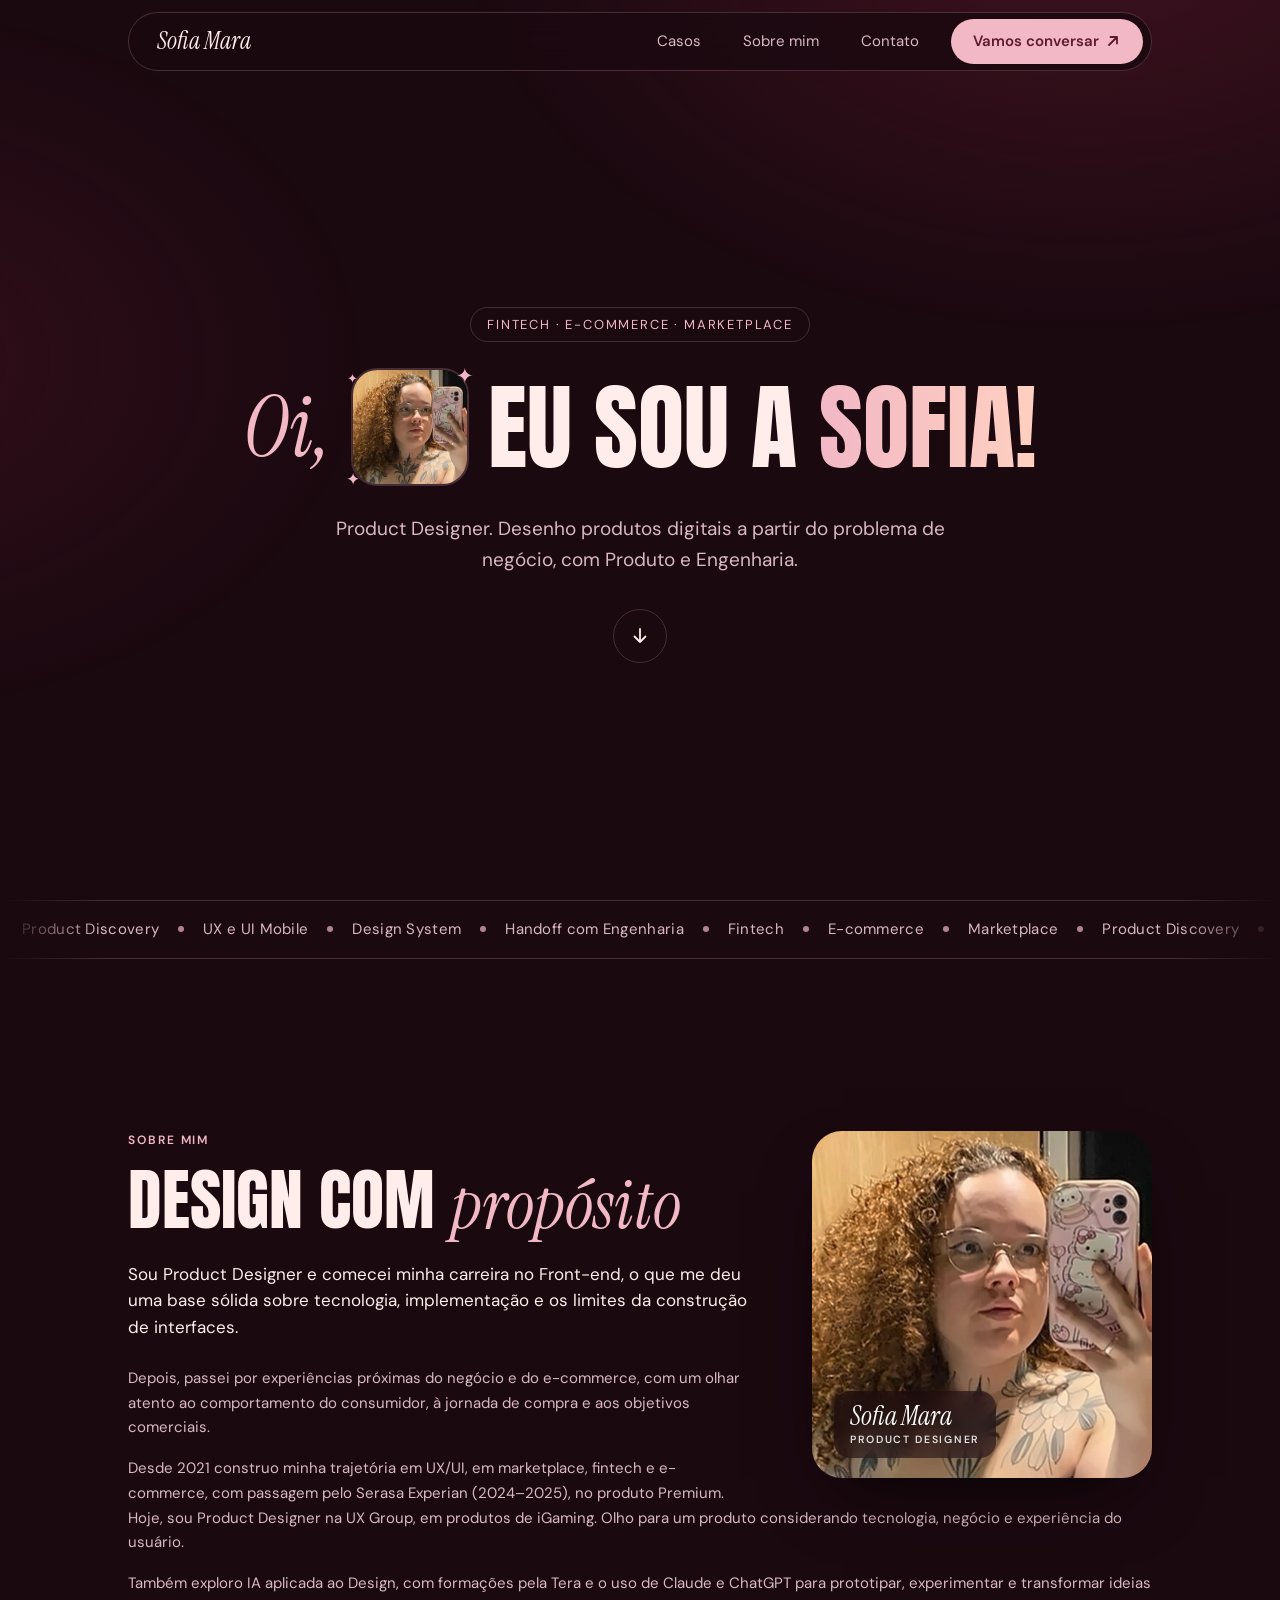
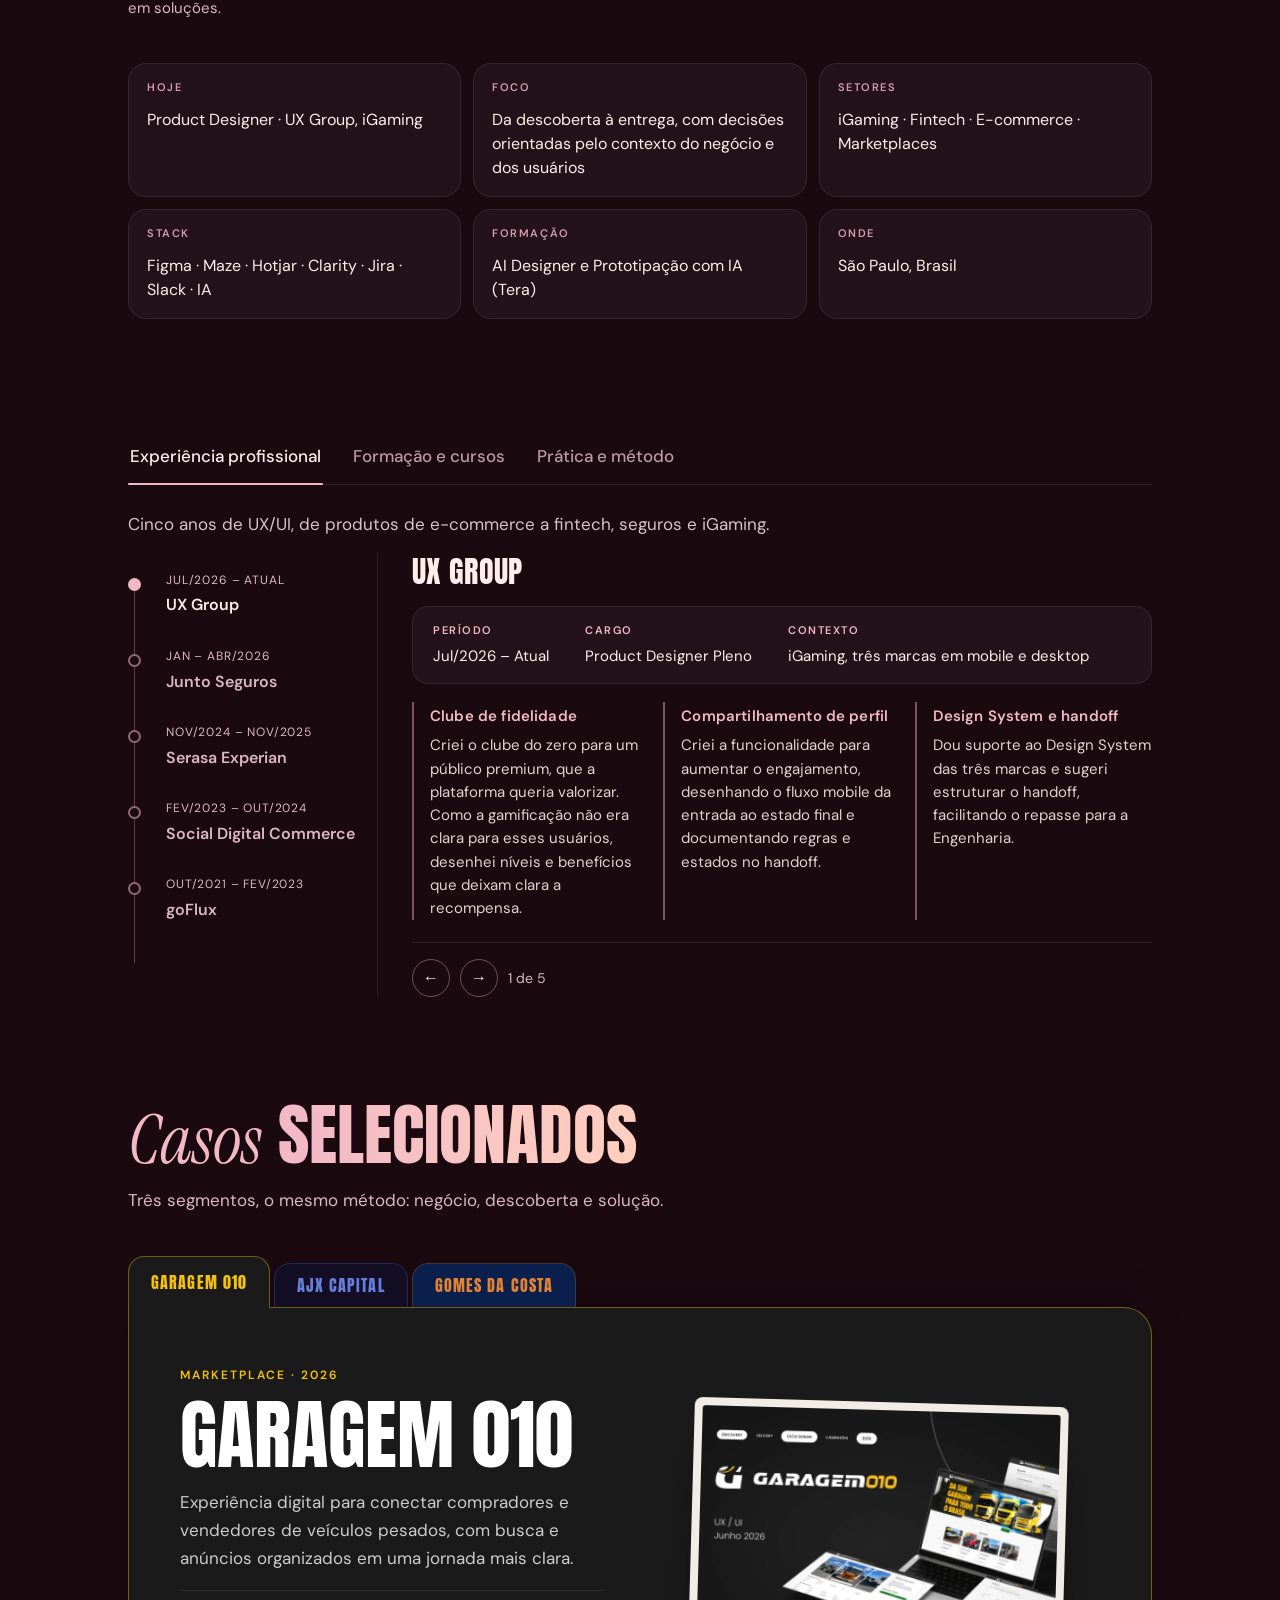
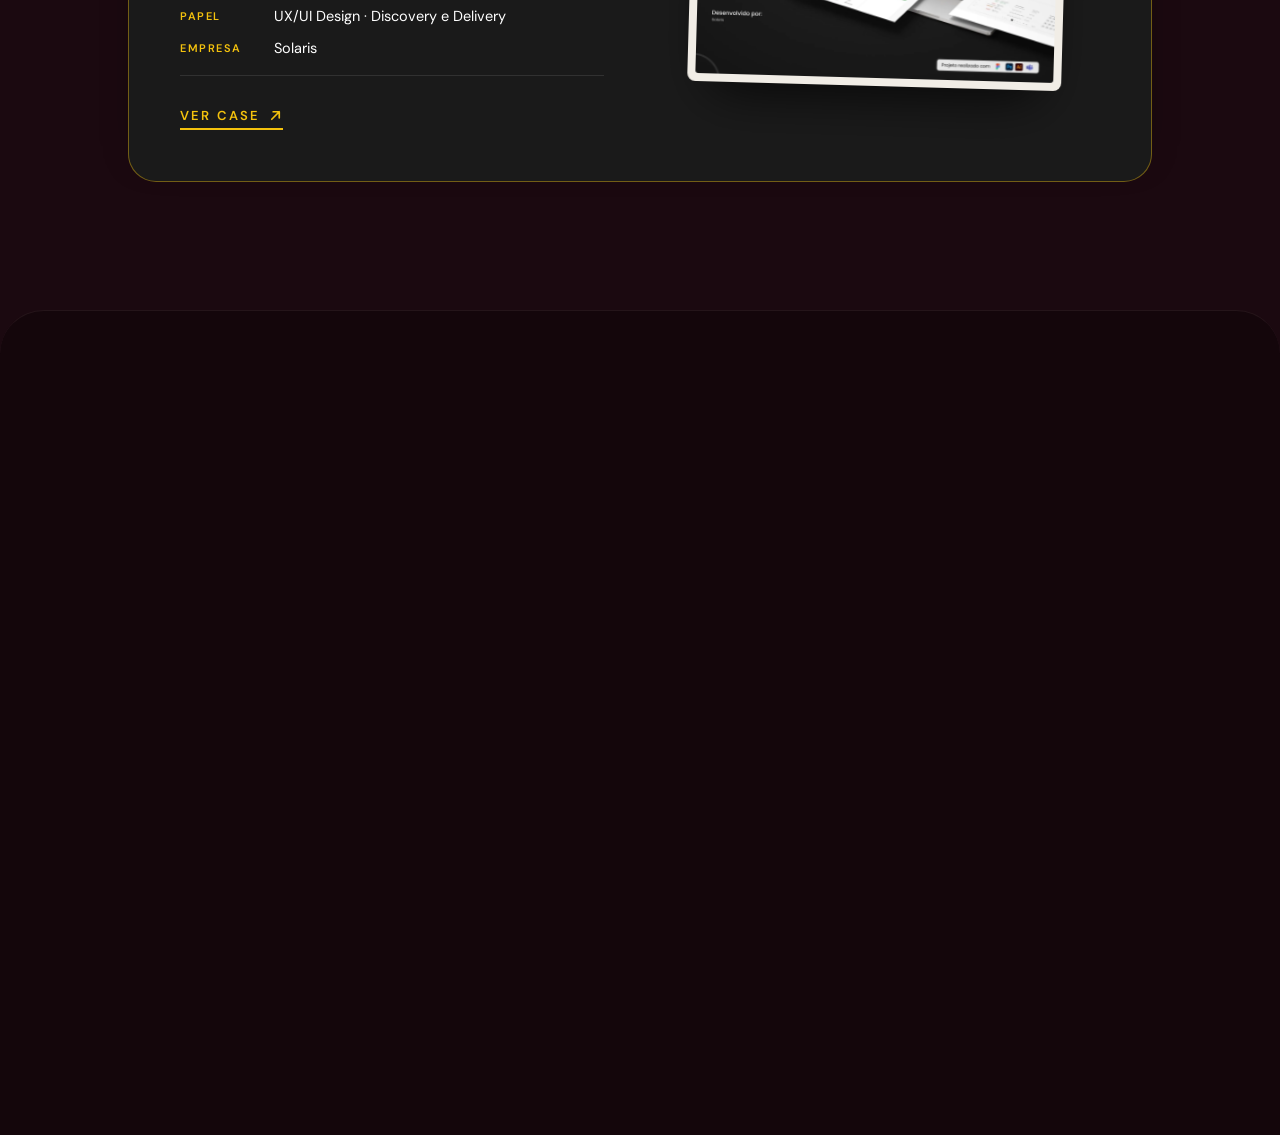
==== commit eb970223: "Experiência: linha alinhada aos pontos, ficha em faixa e blocos agrupados; Sobre mais enxuto Co-Auth" ====
--- a/index.html
+++ b/index.html
@@ -1 +1 @@
-<!doctype html><html lang="pt-BR"><head><meta charset="utf-8"><meta name="viewport" content="width=device-width,initial-scale=1"><title>Sofia Mara · Product Designer</title><meta name="description" content="Product Designer em São Paulo. Produtos digitais de iGaming, fintech e e-commerce, da descoberta ao handoff."><meta property="og:type" content="website"><meta property="og:title" content="Sofia Mara · Product Designer"><meta property="og:description" content="Product Designer em São Paulo. Produtos digitais de iGaming, fintech e e-commerce, da descoberta ao handoff."><meta property="og:image" content="assets/og.jpg"><meta property="og:locale" content="pt_BR"><meta name="twitter:card" content="summary_large_image"><meta name="theme-color" content="#1B0910"><link rel="icon" href="assets/favicon-32.png" sizes="32x32"><link rel="shortcut icon" href="assets/favicon.ico"><link rel="apple-touch-icon" href="assets/apple-touch-icon.png"><link rel="preload" href="assets/fonts/anton.woff2" as="font" type="font/woff2" crossorigin><link rel="preload" href="assets/fonts/dm-400.woff2" as="font" type="font/woff2" crossorigin><link rel="stylesheet" href="assets/style.css"></head><body><div class="bar"></div><header class="nav"><a class="logo" href="#inicio">Sofia Mara</a><a class="l hm" href="#casos">Casos</a><a class="l hm" href="#sobre">Sobre mim</a><a class="l hm" href="#contato">Contato</a><a class="cta" href="#contato">Vamos conversar <i><svg class="ai" viewBox="0 0 16 16" fill="none" stroke="currentColor" stroke-width="1.8" stroke-linecap="round" stroke-linejoin="round" aria-hidden="true"><path d="M4 12L12 4M5.5 4H12v6.5"/></svg></i></a><button class="mb" type="button" aria-label="Abrir menu" aria-expanded="false" aria-controls="mm"><i></i><i></i></button><div class="mm" id="mm"><a href="#casos">Casos</a><a href="#sobre">Sobre mim</a><a href="#contato">Contato</a></div></header><div id="home"><main><section class="hero" id="inicio"><div class="wrap"><span class="chip">Fintech · E-commerce · Marketplace</span><h1 class="d"><span class="it">Oi,</span><span class="ph"><img src="assets/foto.webp" alt="Retrato de Sofia Mara"><span class="st">✦</span><span class="st">✦</span><span class="st">✦</span></span><span>eu sou a <span class="g">Sofia!</span></span></h1><p class="sub hs">Product Designer. Desenho produtos digitais a partir do problema de negócio, com Produto e Engenharia.</p><a class="down" href="#sobre" aria-label="Ir para Sobre mim"><svg viewBox="0 0 20 20" fill="none" stroke="currentColor" stroke-width="1.8" stroke-linecap="round" stroke-linejoin="round"><path d="M10 3v13M4.5 10.5L10 16l5.5-5.5"/></svg></a></div></section><div class="mq" aria-hidden="true"><div class="mqt"><span>Product Discovery</span><span>UX e UI Mobile</span><span>Design System</span><span>Handoff com Engenharia</span><span>Fintech</span><span>E-commerce</span><span>Marketplace</span><span>Product Discovery</span><span>UX e UI Mobile</span><span>Design System</span><span>Handoff com Engenharia</span><span>Fintech</span><span>E-commerce</span><span>Marketplace</span></div></div><section id="sobre" data-lay="1"><div class="wrap"><div class="ab"><div><div class="pt" data-rv data-v="1"><img src="assets/foto.webp" alt="Sofia Mara" loading="lazy" decoding="async"><div class="pt-cap"><b>Sofia Mara</b><span>Product Designer</span></div></div><span class="lab" data-rv>Sobre mim</span><h2 class="d wr" data-rv>Design com <span class="it">propósito</span></h2><p data-rv class="ld wr">Sou Product Designer e comecei minha carreira mais próxima do desenvolvimento, trabalhando com Front-end. Essa experiência me deu uma base importante sobre tecnologia, implementação e as possibilidades e limitações da construção de interfaces.</p><p data-rv>Depois, passei por experiências mais próximas do negócio e pelo universo de e-commerce, onde desenvolvi um olhar mais atento ao comportamento do consumidor, à jornada de compra e aos objetivos comerciais.</p><p data-rv>Com o tempo, fui me aproximando de UX e Product Design, conectando esses conhecimentos. Desde 2021 construo minha trajetória em UX/UI, em marketplace, fintech e e-commerce, com passagem pelo Serasa Experian (2024–2025), no produto Premium. Hoje, sou Product Designer na UX Group, em produtos de iGaming. Essa trajetória me trouxe uma visão mais completa, porque olho para um produto considerando tecnologia, negócio e experiência do usuário.</p><p data-rv>Também exploro a Inteligência Artificial aplicada ao Design, com formações pela Tera e o uso de Claude e ChatGPT para prototipar, experimentar e transformar ideias em soluções.</p></div></div><ul class="topics" data-rv><li><b>Hoje</b>Product Designer · UX Group, iGaming</li><li><b>Foco</b>Da descoberta à entrega, com decisões orientadas pelo contexto do negócio e dos usuários</li><li><b>Setores</b>iGaming · Fintech · E-commerce · Marketplaces</li><li><b>Stack</b>Figma · Maze · Hotjar · Clarity · Jira · Slack · IA</li><li><b>Formação</b>AI Designer e Prototipação com IA (Tera)</li><li><b>Onde</b>São Paulo, Brasil</li></ul><div class="mix" id="experiencia" data-rv><div class="mix-tabs" role="tablist" aria-label="Trajetória"><button type="button" role="tab" class="on" aria-selected="true" id="mt0">Experiência profissional</button><button type="button" role="tab" aria-selected="false" id="mt1">Formação e cursos</button><button type="button" role="tab" aria-selected="false" id="mt2">Prática e método</button></div><div class="mix-p on" role="tabpanel" aria-labelledby="mt0"><p class="mix-lead">Cinco anos de UX/UI, de produtos de e-commerce a fintech, seguros e iGaming.</p><div class="xp"><article class="xp-i" data-rv><div class="xp-d">Jul/2026 – Atual</div><div class="xp-b"><h3>Product Designer Pleno</h3><small>UX Group · iGaming, três marcas em mobile e desktop</small><p>Criei o clube de fidelidade e o compartilhamento de perfil, e dou suporte ao Design System das três marcas.</p><details class="xp-m"><summary>Ver detalhes</summary><ul><li><b>Clube de fidelidade:</b> criei o clube do zero para um público premium, que a plataforma queria valorizar. Como a gamificação não era clara para esses usuários, desenhei níveis e benefícios que deixam clara a recompensa.</li><li><b>Compartilhamento de perfil:</b> criei a funcionalidade para aumentar o engajamento, desenhando o fluxo mobile da entrada ao estado final e documentando regras e estados no handoff.</li><li><b>Design System e handoff:</b> dou suporte ao Design System das três marcas e sugeri estruturar o handoff, facilitando o repasse para a Engenharia.</li></ul></details></div></article><article class="xp-i" data-rv><div class="xp-d">Jan – Abr/2026</div><div class="xp-b"><h3>Product Designer Pleno</h3><small>Junto Seguros · contrato PJ via DOMVS iT, projeto de 4 meses</small><p>Cadastro com validação e preenchimento automático de campos, e login modernizado.</p><details class="xp-m"><summary>Ver detalhes</summary><ul><li><b>Contexto:</b> o abandono no cadastro sobrecarregava o CS, que cadastrava usuários manualmente. A meta era reduzir esse abandono.</li><li><b>Cadastro:</b> com a Engenharia, optamos por validar e preencher campos automaticamente, e não só reduzir telas, porque era ali que o usuário travava.</li><li><b>Login:</b> modernizei a experiência de acesso, com menos etapas e menos esforço para o usuário.</li></ul></details></div></article><article class="xp-i" data-rv><div class="xp-d">Nov/2024 – Nov/2025</div><div class="xp-b"><h3>Product Designer Pleno</h3><small>Serasa Experian · Serasa Premium (assinatura)</small><p>Entrevistas e testes de usabilidade com assinantes; sugeri focar na identidade do Premium.</p><details class="xp-m"><summary>Ver detalhes</summary><ul><li><b>Discovery:</b> conduzi entrevistas com assinantes, dinâmicas com PM e PO e testes de usabilidade.</li><li><b>Mudança de rota:</b> Produto pediu um novo onboarding, que não trouxe a identificação esperada dos assinantes. Sugeri focar na identidade do Premium, ponto que os usuários já citavam, mas não era prioridade, e isso embasou a nova experiência.</li></ul></details></div></article><article class="xp-i" data-rv><div class="xp-d">Fev/2023 – Out/2024</div><div class="xp-b"><h3>UX Designer Júnior → Pleno</h3><small>Social Digital Commerce · e-commerce</small><p>Jornadas de compra, da página de produto ao checkout, usando o Microsoft Clarity para achar pontos de desistência.</p></div></article><article class="xp-i" data-rv><div class="xp-d">Out/2021 – Fev/2023</div><div class="xp-b"><h3>Product Designer Júnior</h3><small>goFlux · produto Fluxy</small><p>Fluxos e protótipos testados com usuários antes do desenvolvimento.</p></div></article></div></div><div class="mix-p" role="tabpanel" aria-labelledby="mt1"><ul class="xp-c"><li><b>AI Designer</b><span>Tera · 2026</span></li><li><b>Prototipação & Design de Produtos com IA</b><span>Tera · 2026</span></li><li><b>Design Systems</b><span>TheStarter · 2024</span></li><li><b>Product-Led Growth</b><span>BTX Consultoria em Tecnologia · 2024</span></li><li><b>Formação de Product Design</b><span>Alura · 2023</span></li><li><b>Google Analytics 4 para UX</b><span>Rocket Labs · 2023</span></li></ul></div><div class="mix-p" role="tabpanel" aria-labelledby="mt2"><div class="tools2"><span class="lab">Prática e método</span><div class="seg" role="tablist"><button role="tab" class="on" data-i="0">Prática de produto</button><button role="tab" class="" data-i="1">Pesquisa e validação</button><button role="tab" class="" data-i="2">Colaboração</button><button role="tab" class="" data-i="3">Ferramentas</button></div><div class="sp on" role="tabpanel"><p class="bs">O que eu aplico em cada projeto, da descoberta ao handoff.</p><ul class="pills"><li>Product Discovery</li><li>Visão de produto</li><li>Design System</li><li>Handoff com Engenharia</li><li>Gamificação</li><li>User Interface (UI)</li></ul></div><div class="sp" role="tabpanel"><p class="bs">Entender o usuário e validar antes de investir em desenvolvimento.</p><ul class="pills"><li>Testes com usuários</li><li>Maze</li><li>Hotjar</li><li>Clarity</li><li>Google Analytics</li><li>Análise de dados</li></ul></div><div class="sp" role="tabpanel"><p class="bs">Alinhar Produto, Design e Engenharia no mesmo ritmo.</p><ul class="pills"><li>Jira</li><li>Confluence</li><li>Slack</li><li>Metodologias ágeis</li></ul></div><div class="sp" role="tabpanel"><p class="bs">Para desenhar e prototipar.</p><ul class="pills"><li>Figma</li><li>FigJam</li><li>Figma Make</li><li>Adobe XD</li><li>Pacote Adobe</li><li>IA (Claude)</li><li>ChatGPT</li></ul></div></div></div></div></div></section><section id="casos"><div class="wrap"><h2 class="d wr" data-rv><span class="it">Casos</span> <span class="g">selecionados</span></h2><p class="lead wr" data-rv>Três segmentos, o mesmo método: negócio, descoberta e solução.</p><div class="tabsx"><div class="tabbar" role="tablist" data-rv><button class="tb on" role="tab" id="tb0" aria-selected="true" aria-controls="pn0" data-i="0" style="--bg:#1A1A1A;--ac:#F4C20D;--on:#141414" type="button"><em>Garagem 010</em></button><button class="tb" role="tab" id="tb1" aria-selected="false" aria-controls="pn1" data-i="1" style="--bg:#0D1232;--ac:#5B86FF;--on:#FFFFFF" type="button"><em>AJX Capital</em></button><button class="tb" role="tab" id="tb2" aria-selected="false" aria-controls="pn2" data-i="2" style="--bg:#012D74;--ac:#FF8A1F;--on:#012D74" type="button"><em>Gomes da Costa</em></button></div><div class="panels" data-rv><a class="sc on" role="tabpanel" id="pn0" aria-labelledby="tb0" href="#/garagem-010" style="--bg:#1A1A1A;--fg:#FFFFFF;--ac:#F4C20D;--on:#141414"><div class="tx"><small>Marketplace · 2026</small><h3>Garagem 010</h3><p>Experiência digital para conectar compradores e vendedores de veículos pesados, com busca e anúncios organizados em uma jornada mais clara.</p><dl class="mini"><div><dt>Papel</dt><dd>UX/UI Design · Discovery e Delivery</dd></div><div><dt>Empresa</dt><dd>Solaris</dd></div></dl><span class="vp">Ver case <i><svg class="ai" viewBox="0 0 16 16" fill="none" stroke="currentColor" stroke-width="1.8" stroke-linecap="round" stroke-linejoin="round" aria-hidden="true"><path d="M4 12L12 4M5.5 4H12v6.5"/></svg></i></span></div><div class="fr"><img src="assets/capas/gar.webp" alt="Capa do projeto Garagem 010" loading="lazy"></div></a><a class="sc" role="tabpanel" id="pn1" aria-labelledby="tb1" href="#/ajx-capital" style="--bg:#0D1232;--fg:#FFFFFF;--ac:#5B86FF;--on:#FFFFFF"><div class="tx"><small>Fintech · 2025</small><h3>AJX Capital</h3><p>Redesign de uma experiência financeira para simplificar a apresentação das informações e tornar os passos mais claros para quem começa a investir.</p><dl class="mini"><div><dt>Papel</dt><dd>Product Design · UX/UI · do Discovery ao handoff</dd></div><div><dt>Empresa</dt><dd>Solaris</dd></div></dl><span class="vp">Ver case <i><svg class="ai" viewBox="0 0 16 16" fill="none" stroke="currentColor" stroke-width="1.8" stroke-linecap="round" stroke-linejoin="round" aria-hidden="true"><path d="M4 12L12 4M5.5 4H12v6.5"/></svg></i></span></div><div class="fr"><img src="assets/capas/ajx.webp" alt="Capa do projeto AJX Capital" loading="lazy"></div></a><a class="sc" role="tabpanel" id="pn2" aria-labelledby="tb2" href="#/gomes-da-costa" style="--bg:#012D74;--fg:#FFFFFF;--ac:#FF8A1F;--on:#012D74"><div class="tx"><small>E-commerce · 2024</small><h3>Gomes da Costa</h3><p>Site B2B para parceiros comerciais e distribuidores, com foco em navegação clara e apresentação dos produtos.</p><dl class="mini"><div><dt>Papel</dt><dd>UX/UI Design</dd></div><div><dt>Empresa</dt><dd>Social Unlimited</dd></div></dl><span class="vp">Ver case <i><svg class="ai" viewBox="0 0 16 16" fill="none" stroke="currentColor" stroke-width="1.8" stroke-linecap="round" stroke-linejoin="round" aria-hidden="true"><path d="M4 12L12 4M5.5 4H12v6.5"/></svg></i></span></div><div class="fr"><img src="assets/capas/gdc.webp" alt="Capa do projeto Gomes da Costa" loading="lazy"></div></a></div></div></div></section></main></div><div class="view" id="v-garagem-010" data-ac="#F4C20D" data-on="#141414" data-tint="rgba(244,194,13,.16)" data-title="Garagem 010 · Sofia Mara" hidden><main class="view-main"><div class="wrap"><div class="ch"><div class="row"><div><span class="lab" data-rv>Case · Marketplace · 2026</span><h1 class="d" data-rv>Garagem 010</h1><p class="sm" data-rv>Experiência digital para conectar compradores e vendedores de veículos pesados, com busca e anúncios organizados em uma jornada mais clara.</p><div class="bts" style="justify-content:flex-start;margin:0" data-rv><a class="btn p" href="https://www.behance.net/gallery/251794497/E-commerce-Garagem010-UIUX-Design" target="_blank" rel="noopener noreferrer">Ver no Behance <i><svg class="ai" viewBox="0 0 16 16" fill="none" stroke="currentColor" stroke-width="1.8" stroke-linecap="round" stroke-linejoin="round" aria-hidden="true"><path d="M4 12L12 4M5.5 4H12v6.5"/></svg></i></a></div></div><div class="hd-r" data-rv><div class="cover"><img src="assets/capas/gar.webp" alt="Capa do projeto Garagem 010"></div><dl class="meta"><div><dt>Ano</dt><dd>2026</dd></div><div><dt>Papel</dt><dd>UX/UI Design · Discovery e Delivery</dd></div><div><dt>Empresa</dt><dd>Solaris</dd></div><div><dt>Segmento</dt><dd>Marketplace</dd></div></dl></div></div></div><div class="rsm" data-rv><div class="rsm-role"><span>Meu papel</span><b>UX/UI Design, do Discovery ao Delivery.</b></div><div class="rsm-g"><div><i>Problema</i><p>Compra e venda de veículos pesados sem um ambiente único: cadastro complexo, pouca confiança na negociação e nenhum controle administrativo.</p></div><div><i>Decisão</i><p>Plataforma organizada em três pilares (Parceiro, Administrador e Cliente), com cadastro de anúncios em etapas e parceiro verificado.</p></div><div><i>Entrega</i><p>Interfaces finais, documentação funcional e handoff, com acompanhamento das implementações.</p></div></div></div><div class="sec car" data-rv><div class="chd"><div><span class="lab">Detalhes</span><h2>Um olhar de perto</h2></div><div class="arr"><button type="button" class="pv" aria-label="Anterior">&#8592;</button><button type="button" class="nx2" aria-label="Próximo">&#8594;</button></div></div><div class="trk"><figure><img src="assets/capas/gar.webp" alt="Garagem 010, imagem 1"></figure><figure><img src="assets/capas/d-gar-2.webp" alt="Garagem 010, imagem 2"></figure><figure><img src="assets/capas/d-gar-5.webp" alt="Garagem 010, imagem 3"></figure><figure><img src="assets/capas/ui-gar-1.webp" alt="Garagem 010, imagem 4"></figure><figure><img src="assets/capas/ui-gar-2.webp" alt="Garagem 010, imagem 5"></figure><a class="mais" href="https://www.behance.net/gallery/251794497/E-commerce-Garagem010-UIUX-Design" target="_blank" rel="noopener noreferrer"><span class="lab">Case completo</span><b>Ver todas as telas no Behance</b><i><i><svg class="ai" viewBox="0 0 16 16" fill="none" stroke="currentColor" stroke-width="1.8" stroke-linecap="round" stroke-linejoin="round" aria-hidden="true"><path d="M4 12L12 4M5.5 4H12v6.5"/></svg></i></i></a></div><div class="dots"></div></div><div class="sec" data-rv><div><span class="lab">01 · Metodologia</span><h2>Double Diamond</h2></div><div><div class="dd"><div class="ddv on"><div class="ddt"><div class="ddg g1"><span>Problema · Discover e Define</span></div><div class="ddg g2"><span>Solução · Develop e Deliver</span></div><div class="ddc c1"><i>01</i><b>Discover</b><p>Conversas com stakeholders e especialistas do setor para mapear as dores de compradores, parceiros e administradores. Benchmark com Webmotors, Mercado Livre, Loft e OLX para identificar padrões e lacunas.</p><small>Requisitos · Benchmark</small></div><div class="ddc c2"><i>02</i><b>Define</b><p>Síntese em seis problemas prioritários: cadastro complexo, falta de controle administrativo, pouca confiança na negociação, fluxo fragmentado, sem gestão de parceiros e processo manual. Personas e arquitetura da informação da plataforma.</p><small>Problemas · Personas · IA</small></div><div class="ddc c3"><i>03</i><b>Develop</b><p>Fluxos, wireframes e protótipos para os três pilares (Parceiro, Administrador e Cliente), com validação dos principais cenários.</p><small>Fluxos · Wireframes · Protótipos</small></div><div class="ddc c4"><i>04</i><b>Deliver</b><p>Interfaces finais, documentação funcional e handoff para o desenvolvimento, com acompanhamento das implementações.</p><small>UI final · Documentação · Handoff</small></div></div></div></div></div></div><div class="sec" data-rv><div><span class="lab">02 · Benchmark</span><h2>O que o mercado já faz</h2></div><div><p>Comparei Webmotors, Mercado Livre, Loft e OLX. Os pontos fortes e fracos de cada um viraram decisões:</p><ul class="bl"><li>Cadastro dividido em etapas</li><li>Mais credibilidade, mostrando o parceiro verificado</li><li>Cards mais limpos</li><li>Prioridade para fotos grandes</li></ul></div></div><div class="sec" data-rv><div><span class="lab">03 · Problemas</span><h2>O que encontramos</h2></div><div><p>Na etapa de Discovery, os aprendizados foram consolidados em seis problemas:</p><ul class="pills"><li>Cadastro muito complexo</li><li>Ausência de controle administrativo</li><li>Pouca confiança na negociação</li><li>Fluxo fragmentado</li><li>Ausência de gestão de parceiros</li><li>Processo manual</li></ul></div></div><div class="sec" data-rv><div><span class="lab">04 · Estratégia</span><h2>Como poderíamos resolver isso?</h2></div><div><p>Dos problemas saíram perguntas estratégicas, como simplificar o cadastro de anúncios sem perder informação importante e centralizar a gestão em um único ambiente. As funcionalidades foram organizadas em três pilares:</p><div class="duo trio3"><div class="gc"><span class="lab">Parceiro</span><h3>Publica os anúncios</h3><ul class="bl"><li>Cadastro da empresa</li><li>Criação e gestão de anúncios</li><li>Gestão dos interessados</li><li>Atualização de perfil</li></ul></div><div class="gc"><span class="lab">Administrador</span><h3>Gere a operação</h3><ul class="bl"><li>Gestão de usuários, parceiros e clientes</li><li>Gestão de anúncios</li><li>Controle de permissões</li></ul></div><div class="gc"><span class="lab">Cliente</span><h3>Busca e demonstra interesse</h3><ul class="bl"><li>Busca avançada</li><li>Favoritos</li><li>Contato com anunciantes</li><li>Perfil do usuário</li></ul></div></div></div></div><div class="sec" data-rv><div><span class="lab">Aprendizados</span><h2>O que levei deste projeto</h2></div><ul class="bl"><li><b>Trabalhar com IA.</b> Foi uma experiência com bastante uso de IA, e isso me ajudou a entender como usar essas ferramentas para ganhar escala, agilidade e eficiência no processo de design.</li><li><b>Design System desde o início.</b> Percebi a importância de estruturar um Design System logo no começo, pensando na consistência e na facilidade de evolução do produto conforme ele cresce.</li></ul></div><div class="fin" data-rv><div class="fin-l"><span class="lab">Case completo</span><h2>Veja o processo e as telas</h2><p>O projeto inteiro, com telas e detalhes, está no meu Behance.</p><div class="bts"><a class="btn p" href="https://www.behance.net/gallery/251794497/E-commerce-Garagem010-UIUX-Design" target="_blank" rel="noopener noreferrer">Abrir no Behance <i><svg class="ai" viewBox="0 0 16 16" fill="none" stroke="currentColor" stroke-width="1.8" stroke-linecap="round" stroke-linejoin="round" aria-hidden="true"><path d="M4 12L12 4M5.5 4H12v6.5"/></svg></i></a></div></div><dl class="fin-r"><div><dt>Palavras-chave</dt><dd>Discovery · Delivery · UX/UI Design · Caminhões · 2026</dd></div><div><dt>Ferramentas</dt><dd>Figma · Photoshop · Illustrator · Teams</dd></div><div><dt>Desenvolvido por</dt><dd>Solaris</dd></div></dl></div><div class="nx" data-rv><a href="#/gomes-da-costa"><small>← Anterior</small><b>Gomes da Costa</b></a><a class="r" href="#/ajx-capital"><small>Próximo →</small><b>AJX Capital</b></a></div></div></main></div><div class="view" id="v-ajx-capital" data-ac="#5B86FF" data-on="#FFFFFF" data-tint="rgba(59,99,240,.22)" data-title="AJX Capital · Sofia Mara" hidden><main class="view-main"><div class="wrap"><div class="ch"><div class="row"><div><span class="lab" data-rv>Case · Fintech · 2025</span><h1 class="d" data-rv>AJX Capital</h1><p class="sm" data-rv>Redesign de uma experiência financeira para simplificar a apresentação das informações e tornar os passos mais claros para quem começa a investir.</p><div class="bts" style="justify-content:flex-start;margin:0" data-rv><a class="btn p" href="https://www.behance.net/gallery/221381561/Aplicativo-AJX-UIUX-Design" target="_blank" rel="noopener noreferrer">Ver no Behance <i><svg class="ai" viewBox="0 0 16 16" fill="none" stroke="currentColor" stroke-width="1.8" stroke-linecap="round" stroke-linejoin="round" aria-hidden="true"><path d="M4 12L12 4M5.5 4H12v6.5"/></svg></i></a><a class="btn" href="https://www.figma.com/deck/eUM4Y44WfViMMg2u6GrjgN" target="_blank" rel="noopener noreferrer">Ver apresentação <i><svg class="ai" viewBox="0 0 16 16" fill="none" stroke="currentColor" stroke-width="1.8" stroke-linecap="round" stroke-linejoin="round" aria-hidden="true"><path d="M4 12L12 4M5.5 4H12v6.5"/></svg></i></a></div></div><div class="hd-r" data-rv><div class="cover"><img src="assets/capas/ajx.webp" alt="Capa do projeto AJX Capital"></div><dl class="meta"><div><dt>Ano</dt><dd>2025</dd></div><div><dt>Papel</dt><dd>Product Design · UX/UI · do Discovery ao handoff</dd></div><div><dt>Empresa</dt><dd>Solaris</dd></div><div><dt>Segmento</dt><dd>Fintech</dd></div></dl></div></div></div><div class="rsm" data-rv><div class="rsm-role"><span>Meu papel</span><b>Product Design e UX/UI, do Discovery (a partir das pesquisas existentes) ao handoff com Engenharia. Projeto em dupla com Leonardo Lacerda Aguiar.</b></div><div class="rsm-g"><div><i>Problema</i><p>Execução complexa: a equipe de apoio precisava acompanhar o usuário em funções básicas, e a interface tinha pouca sinalização de status e leitura difícil.</p></div><div><i>Decisão</i><p>Revisão de fluxos, etapas e status sinalizados, filtros e informação melhor distribuída.</p></div><div><i>Entrega</i><p>Home reestruturada, carteira com abas e filtros (Pendente, Em andamento e Liquidado) e biblioteca de componentes.</p></div></div></div><div class="sec car" data-rv><div class="chd"><div><span class="lab">Detalhes</span><h2>Um olhar de perto</h2></div><div class="arr"><button type="button" class="pv" aria-label="Anterior">&#8592;</button><button type="button" class="nx2" aria-label="Próximo">&#8594;</button></div></div><div class="trk"><figure><img src="assets/capas/ajx.webp" alt="AJX Capital, imagem 1"></figure><figure><img src="assets/capas/g-ajx-1.webp" alt="AJX Capital, imagem 2"></figure><figure><img src="assets/capas/g-ajx-3.webp" alt="AJX Capital, imagem 3"></figure><figure><img src="assets/capas/g-ajx-7.webp" alt="AJX Capital, imagem 4"></figure><a class="mais" href="https://www.behance.net/gallery/221381561/Aplicativo-AJX-UIUX-Design" target="_blank" rel="noopener noreferrer"><span class="lab">Case completo</span><b>Ver todas as telas no Behance</b><i><i><svg class="ai" viewBox="0 0 16 16" fill="none" stroke="currentColor" stroke-width="1.8" stroke-linecap="round" stroke-linejoin="round" aria-hidden="true"><path d="M4 12L12 4M5.5 4H12v6.5"/></svg></i></i></a><a class="mais" href="https://www.figma.com/deck/eUM4Y44WfViMMg2u6GrjgN" target="_blank" rel="noopener noreferrer"><span class="lab">Figma</span><b>Ver a apresentação completa</b><i><i><svg class="ai" viewBox="0 0 16 16" fill="none" stroke="currentColor" stroke-width="1.8" stroke-linecap="round" stroke-linejoin="round" aria-hidden="true"><path d="M4 12L12 4M5.5 4H12v6.5"/></svg></i></i></a></div><div class="dots"></div></div><div class="sec" data-rv><div><span class="lab">01 · Contexto</span><h2>Um app financeiro</h2></div><div><p>Empresa do mercado financeiro focada em investimentos seguros e acessíveis, com app mobile. O redesign teve como foco a experiência visual e a usabilidade, para simplificar a apresentação das informações e tornar os passos mais claros para quem começa a investir.</p></div></div><div class="sec" data-rv><div><span class="lab">02 · Problemas</span><h2>O que travava o uso</h2></div><div><p>Na análise do app, três problemas se destacaram:</p><ul class="pills"><li>Complexidade de execução</li><li>Interface pouco intuitiva</li><li>Acessibilidade e leitura</li></ul><p>A equipe de apoio precisava acompanhar o usuário em funções básicas, havia pouca sinalização de status, excesso de informação e falta de foco, e a leitura ficava difícil em certas condições.</p></div></div><div class="sec" data-rv><div><span class="lab">03 · Estratégia</span><h2>Como poderíamos resolver isso?</h2></div><div><p>Cada problema virou uma frente de solução:</p><div class="duo trio3"><div class="gc"><span class="lab">Frente 01</span><h3>Facilitar o processo</h3><ul class="bl"><li>Gatilhos para as funções principais</li><li>Revisão de fluxos</li></ul></div><div class="gc"><span class="lab">Frente 02</span><h3>Organização visual</h3><ul class="bl"><li>Etapas e status sinalizados</li><li>Filtros</li></ul></div><div class="gc"><span class="lab">Frente 03</span><h3>Acessibilidade</h3><ul class="bl"><li>Informação melhor distribuída</li><li>Leitura clara</li></ul></div></div></div></div><div class="sec" data-rv><div><span class="lab">04 · Mudanças</span><h2>O que ficou diferente</h2></div><div><ul class="bl"><li><b>Home reestruturada</b> com gatilhos para as funcionalidades ideais e carrossel para as opções de investimento.</li><li><b>Carteira com abas e filtros</b> (Pendente, Em andamento e Liquidado): o usuário sabe onde está e qual o status.</li><li><b>Fluxos reorganizados</b> mostrando só o necessário em cada etapa, como no envio de documentos.</li></ul></div></div><div class="sec" data-rv><div><span class="lab">05 · Design system</span><h2>Visual e componentes</h2></div><div><p>O foco do redesign foi a experiência visual e a usabilidade, combinando neon e glassmorphism para um aspecto tecnológico e sofisticado. Fonte: Archivo.</p><div class="sw"><span><i style="background:#0d1233"></i><b>Marine Blue</b>#0D1233</span><span><i style="background:#42cdf5"></i><b>Light Blue</b>#42CDF5</span><span><i style="background:#73ff47"></i><b>Green</b>#73FF47</span><span><i style="background:#f80"></i><b>Orange</b>#FF8800</span></div><p>Biblioteca de componentes com estados de progresso, status e notificações (lidas e não lidas).</p></div></div><div class="sec" data-rv><div><span class="lab">Aprendizados</span><h2>O que levei deste projeto</h2></div><ul class="bl"><li><b>Partir de pesquisas de outras pessoas.</b> Entrei depois que as entrevistas e pesquisas já tinham sido feitas. Precisei trabalhar a partir dos estudos existentes para transformá-los em uma solução visual e funcional.</li><li><b>Interpretar dados e descobertas anteriores.</b> Foi uma experiência importante para aprender a ler pesquisas que não conduzi diretamente e aproveitar o que já tinha sido descoberto.</li><li><b>UI Guide e Design System primeiro.</b> Reforçou a importância de começar o projeto estruturando um UI Guide e um Design System.</li></ul></div><div class="fin" data-rv><div class="fin-l"><span class="lab">Case completo</span><h2>Veja o processo e as telas</h2><p>O projeto inteiro, com telas e detalhes, está no meu Behance.</p><div class="bts"><a class="btn p" href="https://www.behance.net/gallery/221381561/Aplicativo-AJX-UIUX-Design" target="_blank" rel="noopener noreferrer">Abrir no Behance <i><svg class="ai" viewBox="0 0 16 16" fill="none" stroke="currentColor" stroke-width="1.8" stroke-linecap="round" stroke-linejoin="round" aria-hidden="true"><path d="M4 12L12 4M5.5 4H12v6.5"/></svg></i></a><a class="btn" href="https://www.figma.com/deck/eUM4Y44WfViMMg2u6GrjgN" target="_blank" rel="noopener noreferrer">Ver apresentação <i><svg class="ai" viewBox="0 0 16 16" fill="none" stroke="currentColor" stroke-width="1.8" stroke-linecap="round" stroke-linejoin="round" aria-hidden="true"><path d="M4 12L12 4M5.5 4H12v6.5"/></svg></i></a></div></div><dl class="fin-r"><div><dt>Palavras-chave</dt><dd>Product Design · Aplicativo · UX Design · Março de 2025</dd></div><div><dt>Desenvolvido por</dt><dd>Sofia Silveira e Leonardo Lacerda Aguiar</dd></div></dl></div><div class="nx" data-rv><a href="#/garagem-010"><small>← Anterior</small><b>Garagem 010</b></a><a class="r" href="#/gomes-da-costa"><small>Próximo →</small><b>Gomes da Costa</b></a></div></div></main></div><div class="view" id="v-gomes-da-costa" data-ac="#FF8A1F" data-on="#012D74" data-tint="rgba(1,45,116,.45)" data-title="Gomes da Costa · Sofia Mara" hidden><main class="view-main"><div class="wrap"><div class="ch"><div class="row"><div><span class="lab" data-rv>Case · E-commerce · 2024</span><h1 class="d" data-rv>Gomes da Costa</h1><p class="sm" data-rv>Site B2B para parceiros comerciais e distribuidores, com foco em navegação clara e apresentação dos produtos.</p><div class="bts" style="justify-content:flex-start;margin:0" data-rv><a class="btn p" href="https://www.behance.net/gallery/209493775/E-commerce-Gomes-da-Costa-UIUX-Design" target="_blank" rel="noopener noreferrer">Ver no Behance <i><svg class="ai" viewBox="0 0 16 16" fill="none" stroke="currentColor" stroke-width="1.8" stroke-linecap="round" stroke-linejoin="round" aria-hidden="true"><path d="M4 12L12 4M5.5 4H12v6.5"/></svg></i></a></div></div><div class="hd-r" data-rv><div class="cover"><img src="assets/capas/gdc.webp" alt="Capa do projeto Gomes da Costa"></div><dl class="meta"><div><dt>Ano</dt><dd>2024</dd></div><div><dt>Papel</dt><dd>UX/UI Design</dd></div><div><dt>Empresa</dt><dd>Social Unlimited</dd></div><div><dt>Segmento</dt><dd>E-commerce</dd></div></dl></div></div></div><div class="rsm" data-rv><div class="rsm-role"><span>Meu papel</span><b>UX/UI Design.</b></div><div class="rsm-g"><div><i>Problema</i><p>Um site B2B que precisava ser ferramenta estratégica para parceiros comerciais e distribuidores, com informação detalhada de cada produto.</p></div><div><i>Decisão</i><p>O benchmark apontou oportunidades: modernizar o design, facilitar pedidos, packs, detalhamento e centro de ajuda.</p></div><div><i>Entrega</i><p>Navegação por categorias e conteúdo estruturado, da descoberta do produto até a decisão.</p></div></div></div><div class="sec car" data-rv><div class="chd"><div><span class="lab">Detalhes</span><h2>Um olhar de perto</h2></div><div class="arr"><button type="button" class="pv" aria-label="Anterior">&#8592;</button><button type="button" class="nx2" aria-label="Próximo">&#8594;</button></div></div><div class="trk"><figure><img src="assets/capas/gdc.webp" alt="Gomes da Costa, imagem 1"></figure><figure><img src="assets/capas/d-gdc-2.webp" alt="Gomes da Costa, imagem 2"></figure><figure><img src="assets/capas/d-gdc-3.webp" alt="Gomes da Costa, imagem 3"></figure><figure><img src="assets/capas/ui-gdc-1.webp" alt="Gomes da Costa, imagem 4"></figure><figure><img src="assets/capas/ui-gdc-2.webp" alt="Gomes da Costa, imagem 5"></figure><a class="mais" href="https://www.behance.net/gallery/209493775/E-commerce-Gomes-da-Costa-UIUX-Design" target="_blank" rel="noopener noreferrer"><span class="lab">Case completo</span><b>Ver todas as telas no Behance</b><i><i><svg class="ai" viewBox="0 0 16 16" fill="none" stroke="currentColor" stroke-width="1.8" stroke-linecap="round" stroke-linejoin="round" aria-hidden="true"><path d="M4 12L12 4M5.5 4H12v6.5"/></svg></i></i></a></div><div class="dots"></div></div><div class="sec" data-rv><div><span class="lab">01 · Projeto</span><h2>Mais que uma vitrine</h2></div><div><p>Marca de alimentos conhecida por qualidade e tradição, em especial pescados como atum e sardinha. O site B2B deve servir como ferramenta estratégica para fortalecer a relação com os parceiros comerciais, com navegação intuitiva e informação detalhada de cada produto.</p></div></div><div class="sec" data-rv><div><span class="lab">02 · Benchmark</span><h2>O que o mercado já faz</h2></div><div><p>Análise de sites B2B de Coqueiro, Pescador e Robinson (concorrentes diretos), e de Amazon Business e Alibaba (fora do setor), olhando navegação, design, usabilidade e funcionalidades. Oportunidades identificadas:</p><ul class="bl"><li>Modernização do design</li><li>Facilidade de pedidos Pack</li><li>Detalhamento aprofundado</li><li>Centro de ajuda</li></ul></div></div><div class="sec" data-rv><div><span class="lab">03 · Persona</span><h2>Para quem desenhei</h2></div><div><p>Criei a persona para o projeto: um gerente de compras de rede de supermercados, que valoriza clareza, informação completa e navegação intuitiva.</p></div></div><div class="sec" data-rv><div><span class="lab">04 · Recursos</span><h2>O que o site precisa ter</h2></div><div><p>Das oportunidades do benchmark saíram oito recursos:</p><ul class="pills"><li>Informações detalhadas</li><li>Linkagem de produtos</li><li>Opções de embalagem</li><li>Pack de 3 unidades</li><li>Páginas de produto</li><li>Destaques e promoções</li><li>Interface intuitiva</li><li>Design responsivo</li></ul></div></div><div class="sec" data-rv><div><span class="lab">Aprendizados</span><h2>O que levei deste projeto</h2></div><ul class="bl"><li><b>Jornada de compra no e-commerce.</b> Reforcei meu olhar sobre como a organização das informações, a comunicação visual e a facilidade de navegação influenciam a experiência de compra.</li><li><b>Interface além da estética.</b> Aprendi a olhar para a interface considerando também como ela ajuda o usuário a encontrar produtos e tomar decisões.</li></ul></div><div class="fin" data-rv><div class="fin-l"><span class="lab">Case completo</span><h2>Veja o processo e as telas</h2><p>O projeto inteiro, com telas e detalhes, está no meu Behance.</p><div class="bts"><a class="btn p" href="https://www.behance.net/gallery/209493775/E-commerce-Gomes-da-Costa-UIUX-Design" target="_blank" rel="noopener noreferrer">Abrir no Behance <i><svg class="ai" viewBox="0 0 16 16" fill="none" stroke="currentColor" stroke-width="1.8" stroke-linecap="round" stroke-linejoin="round" aria-hidden="true"><path d="M4 12L12 4M5.5 4H12v6.5"/></svg></i></a></div></div><dl class="fin-r"><div><dt>Palavras-chave</dt><dd>Qualidade · Sabor · Confiança · 2024 · Usabilidade</dd></div><div><dt>Ferramentas</dt><dd>Figma · Photoshop · Illustrator · Teams</dd></div><div><dt>Desenvolvido por</dt><dd>Social Unlimited Digital Commerce</dd></div></dl></div><div class="nx" data-rv><a href="#/ajx-capital"><small>← Anterior</small><b>AJX Capital</b></a><a class="r" href="#/garagem-010"><small>Próximo →</small><b>Garagem 010</b></a></div></div></main></div><footer class="final" id="contato"><div class="final-in"><span class="avail"><i></i>Aberta a boas conversas</span><h2 class="d wr"><span class="it">Vamos</span> <span class="g">conversar?</span></h2><p class="lead wr">Se você está construindo um produto digital e precisa transformar desafios complexos em experiências mais claras, vamos trocar ideias.</p><div class="bts"><a class="btn p" href="#contato" data-mail target="_blank" rel="noopener noreferrer">E-mail <i><svg class="ai" viewBox="0 0 16 16" fill="none" stroke="currentColor" stroke-width="1.8" stroke-linecap="round" stroke-linejoin="round" aria-hidden="true"><path d="M4 12L12 4M5.5 4H12v6.5"/></svg></i></a><button class="btn" id="copy" type="button">Copiar e-mail</button><a class="btn" href="assets/Sofia-Mara-Silveira-Product-Designer-CV.pdf" download>Baixar currículo</a></div></div><div class="foot"><div class="foot-top"><div class="foot-brand"><div><b>Sofia Mara</b><span>Product Designer<br>São Paulo, Brasil</span></div></div><nav class="foot-col" aria-label="Menu do rodapé"><h4>Menu</h4><a href="#inicio">Início</a><a href="#casos">Casos</a><a href="#sobre">Sobre mim</a><a href="#contato">Contato</a></nav><div class="foot-col"><h4>Social</h4><a href="https://www.linkedin.com/in/sofimara/" target="_blank" rel="noopener noreferrer">LinkedIn</a><a href="https://www.behance.net/sofiamara" target="_blank" rel="noopener noreferrer">Behance</a><a href="https://github.com/SofisMara" target="_blank" rel="noopener noreferrer">GitHub</a></div></div><hr><div class="foot-bot"><span>© 2026 Sofia Mara · São Paulo, Brasil</span><a href="#inicio">Voltar ao topo ↑</a></div><p class="priv">Este site usa o Microsoft Clarity para medir como as páginas são visitadas (cliques e rolagem, sem identificar você). Nenhum dado é vendido. <br>Dúvidas ou pedido de exclusão: fale comigo pelo e-mail acima.</p></div></footer><script src="assets/app.js"></script></body></html>+<!doctype html><html lang="pt-BR"><head><meta charset="utf-8"><meta name="viewport" content="width=device-width,initial-scale=1"><title>Sofia Mara · Product Designer</title><meta name="description" content="Product Designer em São Paulo. Produtos digitais de iGaming, fintech e e-commerce, da descoberta ao handoff."><meta property="og:type" content="website"><meta property="og:title" content="Sofia Mara · Product Designer"><meta property="og:description" content="Product Designer em São Paulo. Produtos digitais de iGaming, fintech e e-commerce, da descoberta ao handoff."><meta property="og:image" content="assets/og.jpg"><meta property="og:locale" content="pt_BR"><meta name="twitter:card" content="summary_large_image"><meta name="theme-color" content="#1B0910"><link rel="icon" href="assets/favicon-32.png" sizes="32x32"><link rel="shortcut icon" href="assets/favicon.ico"><link rel="apple-touch-icon" href="assets/apple-touch-icon.png"><link rel="preload" href="assets/fonts/anton.woff2" as="font" type="font/woff2" crossorigin><link rel="preload" href="assets/fonts/dm-400.woff2" as="font" type="font/woff2" crossorigin><link rel="stylesheet" href="assets/style.css"></head><body><div class="bar"></div><header class="nav"><a class="logo" href="#inicio">Sofia Mara</a><a class="l hm" href="#casos">Casos</a><a class="l hm" href="#sobre">Sobre mim</a><a class="l hm" href="#contato">Contato</a><a class="cta" href="#contato">Vamos conversar <i><svg class="ai" viewBox="0 0 16 16" fill="none" stroke="currentColor" stroke-width="1.8" stroke-linecap="round" stroke-linejoin="round" aria-hidden="true"><path d="M4 12L12 4M5.5 4H12v6.5"/></svg></i></a><button class="mb" type="button" aria-label="Abrir menu" aria-expanded="false" aria-controls="mm"><i></i><i></i></button><div class="mm" id="mm"><a href="#casos">Casos</a><a href="#sobre">Sobre mim</a><a href="#contato">Contato</a></div></header><div id="home"><main><section class="hero" id="inicio"><div class="wrap"><span class="chip">Fintech · E-commerce · Marketplace</span><h1 class="d"><span class="it">Oi,</span><span class="ph"><img src="assets/foto.webp" alt="Retrato de Sofia Mara"><span class="st">✦</span><span class="st">✦</span><span class="st">✦</span></span><span>eu sou a <span class="g">Sofia!</span></span></h1><p class="sub hs">Product Designer. Desenho produtos digitais a partir do problema de negócio, com Produto e Engenharia.</p><a class="down" href="#sobre" aria-label="Ir para Sobre mim"><svg viewBox="0 0 20 20" fill="none" stroke="currentColor" stroke-width="1.8" stroke-linecap="round" stroke-linejoin="round"><path d="M10 3v13M4.5 10.5L10 16l5.5-5.5"/></svg></a></div></section><div class="mq" aria-hidden="true"><div class="mqt"><span>Product Discovery</span><span>UX e UI Mobile</span><span>Design System</span><span>Handoff com Engenharia</span><span>Fintech</span><span>E-commerce</span><span>Marketplace</span><span>Product Discovery</span><span>UX e UI Mobile</span><span>Design System</span><span>Handoff com Engenharia</span><span>Fintech</span><span>E-commerce</span><span>Marketplace</span></div></div><section id="sobre" data-lay="1"><div class="wrap"><div class="ab"><div><div class="pt" data-rv data-v="1"><img src="assets/foto.webp" alt="Sofia Mara" loading="lazy" decoding="async"><div class="pt-cap"><b>Sofia Mara</b><span>Product Designer</span></div></div><span class="lab" data-rv>Sobre mim</span><h2 class="d wr" data-rv>Design com <span class="it">propósito</span></h2><p data-rv class="ld wr">Sou Product Designer e comecei minha carreira no Front-end, o que me deu uma base sólida sobre tecnologia, implementação e os limites da construção de interfaces.</p><p data-rv>Depois, passei por experiências próximas do negócio e do e-commerce, com um olhar atento ao comportamento do consumidor, à jornada de compra e aos objetivos comerciais.</p><p data-rv>Desde 2021 construo minha trajetória em UX/UI, em marketplace, fintech e e-commerce, com passagem pelo Serasa Experian (2024–2025), no produto Premium. Hoje, sou Product Designer na UX Group, em produtos de iGaming. Olho para um produto considerando tecnologia, negócio e experiência do usuário.</p><p data-rv>Também exploro IA aplicada ao Design, com formações pela Tera e o uso de Claude e ChatGPT para prototipar, experimentar e transformar ideias em soluções.</p></div></div><ul class="topics" data-rv><li><b>Hoje</b>Product Designer · UX Group, iGaming</li><li><b>Foco</b>Da descoberta à entrega, com decisões orientadas pelo contexto do negócio e dos usuários</li><li><b>Setores</b>iGaming · Fintech · E-commerce · Marketplaces</li><li><b>Stack</b>Figma · Maze · Hotjar · Clarity · Jira · Slack · IA</li><li><b>Formação</b>AI Designer e Prototipação com IA (Tera)</li><li><b>Onde</b>São Paulo, Brasil</li></ul><div class="mix" id="experiencia" data-rv><div class="mix-tabs" role="tablist" aria-label="Trajetória"><button type="button" role="tab" class="on" aria-selected="true" id="mt0">Experiência profissional</button><button type="button" role="tab" aria-selected="false" id="mt1">Formação e cursos</button><button type="button" role="tab" aria-selected="false" id="mt2">Prática e método</button></div><div class="mix-p on" role="tabpanel" aria-labelledby="mt0"><p class="mix-lead">Cinco anos de UX/UI, de produtos de e-commerce a fintech, seguros e iGaming.</p><div class="xp"><article class="xp-i" data-rv><div class="xp-d">Jul/2026 – Atual</div><div class="xp-b"><h3>Product Designer Pleno</h3><small>UX Group · iGaming, três marcas em mobile e desktop</small><p>Criei o clube de fidelidade e o compartilhamento de perfil, e dou suporte ao Design System das três marcas.</p><details class="xp-m"><summary>Ver detalhes</summary><ul><li><b>Clube de fidelidade:</b> criei o clube do zero para um público premium, que a plataforma queria valorizar. Como a gamificação não era clara para esses usuários, desenhei níveis e benefícios que deixam clara a recompensa.</li><li><b>Compartilhamento de perfil:</b> criei a funcionalidade para aumentar o engajamento, desenhando o fluxo mobile da entrada ao estado final e documentando regras e estados no handoff.</li><li><b>Design System e handoff:</b> dou suporte ao Design System das três marcas e sugeri estruturar o handoff, facilitando o repasse para a Engenharia.</li></ul></details></div></article><article class="xp-i" data-rv><div class="xp-d">Jan – Abr/2026</div><div class="xp-b"><h3>Product Designer Pleno</h3><small>Junto Seguros · contrato PJ via DOMVS iT, projeto de 4 meses</small><p>Cadastro com validação e preenchimento automático de campos, e login modernizado.</p><details class="xp-m"><summary>Ver detalhes</summary><ul><li><b>Contexto:</b> o abandono no cadastro sobrecarregava o CS, que cadastrava usuários manualmente. A meta era reduzir esse abandono.</li><li><b>Cadastro:</b> com a Engenharia, optamos por validar e preencher campos automaticamente, e não só reduzir telas, porque era ali que o usuário travava.</li><li><b>Login:</b> modernizei a experiência de acesso, com menos etapas e menos esforço para o usuário.</li></ul></details></div></article><article class="xp-i" data-rv><div class="xp-d">Nov/2024 – Nov/2025</div><div class="xp-b"><h3>Product Designer Pleno</h3><small>Serasa Experian · Serasa Premium (assinatura)</small><p>Entrevistas e testes de usabilidade com assinantes; sugeri focar na identidade do Premium.</p><details class="xp-m"><summary>Ver detalhes</summary><ul><li><b>Discovery:</b> conduzi entrevistas com assinantes, dinâmicas com PM e PO e testes de usabilidade.</li><li><b>Mudança de rota:</b> Produto pediu um novo onboarding, que não trouxe a identificação esperada dos assinantes. Sugeri focar na identidade do Premium, ponto que os usuários já citavam, mas não era prioridade, e isso embasou a nova experiência.</li></ul></details></div></article><article class="xp-i" data-rv><div class="xp-d">Fev/2023 – Out/2024</div><div class="xp-b"><h3>UX Designer Júnior → Pleno</h3><small>Social Digital Commerce · e-commerce</small><p>Jornadas de compra, da página de produto ao checkout, usando o Microsoft Clarity para achar pontos de desistência.</p></div></article><article class="xp-i" data-rv><div class="xp-d">Out/2021 – Fev/2023</div><div class="xp-b"><h3>Product Designer Júnior</h3><small>goFlux · produto Fluxy</small><p>Fluxos e protótipos testados com usuários antes do desenvolvimento.</p></div></article></div></div><div class="mix-p" role="tabpanel" aria-labelledby="mt1"><ul class="xp-c"><li><b>AI Designer</b><span>Tera · 2026</span></li><li><b>Prototipação & Design de Produtos com IA</b><span>Tera · 2026</span></li><li><b>Design Systems</b><span>TheStarter · 2024</span></li><li><b>Product-Led Growth</b><span>BTX Consultoria em Tecnologia · 2024</span></li><li><b>Formação de Product Design</b><span>Alura · 2023</span></li><li><b>Google Analytics 4 para UX</b><span>Rocket Labs · 2023</span></li></ul></div><div class="mix-p" role="tabpanel" aria-labelledby="mt2"><div class="tools2"><span class="lab">Prática e método</span><div class="seg" role="tablist"><button role="tab" class="on" data-i="0">Prática de produto</button><button role="tab" class="" data-i="1">Pesquisa e validação</button><button role="tab" class="" data-i="2">Colaboração</button><button role="tab" class="" data-i="3">Ferramentas</button></div><div class="sp on" role="tabpanel"><p class="bs">O que eu aplico em cada projeto, da descoberta ao handoff.</p><ul class="pills"><li>Product Discovery</li><li>Visão de produto</li><li>Design System</li><li>Handoff com Engenharia</li><li>Gamificação</li><li>User Interface (UI)</li></ul></div><div class="sp" role="tabpanel"><p class="bs">Entender o usuário e validar antes de investir em desenvolvimento.</p><ul class="pills"><li>Testes com usuários</li><li>Maze</li><li>Hotjar</li><li>Clarity</li><li>Google Analytics</li><li>Análise de dados</li></ul></div><div class="sp" role="tabpanel"><p class="bs">Alinhar Produto, Design e Engenharia no mesmo ritmo.</p><ul class="pills"><li>Jira</li><li>Confluence</li><li>Slack</li><li>Metodologias ágeis</li></ul></div><div class="sp" role="tabpanel"><p class="bs">Para desenhar e prototipar.</p><ul class="pills"><li>Figma</li><li>FigJam</li><li>Figma Make</li><li>Adobe XD</li><li>Pacote Adobe</li><li>IA (Claude)</li><li>ChatGPT</li></ul></div></div></div></div></div></section><section id="casos"><div class="wrap"><h2 class="d wr" data-rv><span class="it">Casos</span> <span class="g">selecionados</span></h2><p class="lead wr" data-rv>Três segmentos, o mesmo método: negócio, descoberta e solução.</p><div class="tabsx"><div class="tabbar" role="tablist" data-rv><button class="tb on" role="tab" id="tb0" aria-selected="true" aria-controls="pn0" data-i="0" style="--bg:#1A1A1A;--ac:#F4C20D;--on:#141414" type="button"><em>Garagem 010</em></button><button class="tb" role="tab" id="tb1" aria-selected="false" aria-controls="pn1" data-i="1" style="--bg:#0D1232;--ac:#5B86FF;--on:#FFFFFF" type="button"><em>AJX Capital</em></button><button class="tb" role="tab" id="tb2" aria-selected="false" aria-controls="pn2" data-i="2" style="--bg:#012D74;--ac:#FF8A1F;--on:#012D74" type="button"><em>Gomes da Costa</em></button></div><div class="panels" data-rv><a class="sc on" role="tabpanel" id="pn0" aria-labelledby="tb0" href="#/garagem-010" style="--bg:#1A1A1A;--fg:#FFFFFF;--ac:#F4C20D;--on:#141414"><div class="tx"><small>Marketplace · 2026</small><h3>Garagem 010</h3><p>Experiência digital para conectar compradores e vendedores de veículos pesados, com busca e anúncios organizados em uma jornada mais clara.</p><dl class="mini"><div><dt>Papel</dt><dd>UX/UI Design · Discovery e Delivery</dd></div><div><dt>Empresa</dt><dd>Solaris</dd></div></dl><span class="vp">Ver case <i><svg class="ai" viewBox="0 0 16 16" fill="none" stroke="currentColor" stroke-width="1.8" stroke-linecap="round" stroke-linejoin="round" aria-hidden="true"><path d="M4 12L12 4M5.5 4H12v6.5"/></svg></i></span></div><div class="fr"><img src="assets/capas/gar.webp" alt="Capa do projeto Garagem 010" loading="lazy"></div></a><a class="sc" role="tabpanel" id="pn1" aria-labelledby="tb1" href="#/ajx-capital" style="--bg:#0D1232;--fg:#FFFFFF;--ac:#5B86FF;--on:#FFFFFF"><div class="tx"><small>Fintech · 2025</small><h3>AJX Capital</h3><p>Redesign de uma experiência financeira para simplificar a apresentação das informações e tornar os passos mais claros para quem começa a investir.</p><dl class="mini"><div><dt>Papel</dt><dd>Product Design · UX/UI · do Discovery ao handoff</dd></div><div><dt>Empresa</dt><dd>Solaris</dd></div></dl><span class="vp">Ver case <i><svg class="ai" viewBox="0 0 16 16" fill="none" stroke="currentColor" stroke-width="1.8" stroke-linecap="round" stroke-linejoin="round" aria-hidden="true"><path d="M4 12L12 4M5.5 4H12v6.5"/></svg></i></span></div><div class="fr"><img src="assets/capas/ajx.webp" alt="Capa do projeto AJX Capital" loading="lazy"></div></a><a class="sc" role="tabpanel" id="pn2" aria-labelledby="tb2" href="#/gomes-da-costa" style="--bg:#012D74;--fg:#FFFFFF;--ac:#FF8A1F;--on:#012D74"><div class="tx"><small>E-commerce · 2024</small><h3>Gomes da Costa</h3><p>Site B2B para parceiros comerciais e distribuidores, com foco em navegação clara e apresentação dos produtos.</p><dl class="mini"><div><dt>Papel</dt><dd>UX/UI Design</dd></div><div><dt>Empresa</dt><dd>Social Unlimited</dd></div></dl><span class="vp">Ver case <i><svg class="ai" viewBox="0 0 16 16" fill="none" stroke="currentColor" stroke-width="1.8" stroke-linecap="round" stroke-linejoin="round" aria-hidden="true"><path d="M4 12L12 4M5.5 4H12v6.5"/></svg></i></span></div><div class="fr"><img src="assets/capas/gdc.webp" alt="Capa do projeto Gomes da Costa" loading="lazy"></div></a></div></div></div></section></main></div><div class="view" id="v-garagem-010" data-ac="#F4C20D" data-on="#141414" data-tint="rgba(244,194,13,.16)" data-title="Garagem 010 · Sofia Mara" hidden><main class="view-main"><div class="wrap"><div class="ch"><div class="row"><div><span class="lab" data-rv>Case · Marketplace · 2026</span><h1 class="d" data-rv>Garagem 010</h1><p class="sm" data-rv>Experiência digital para conectar compradores e vendedores de veículos pesados, com busca e anúncios organizados em uma jornada mais clara.</p><div class="bts" style="justify-content:flex-start;margin:0" data-rv><a class="btn p" href="https://www.behance.net/gallery/251794497/E-commerce-Garagem010-UIUX-Design" target="_blank" rel="noopener noreferrer">Ver no Behance <i><svg class="ai" viewBox="0 0 16 16" fill="none" stroke="currentColor" stroke-width="1.8" stroke-linecap="round" stroke-linejoin="round" aria-hidden="true"><path d="M4 12L12 4M5.5 4H12v6.5"/></svg></i></a></div></div><div class="hd-r" data-rv><div class="cover"><img src="assets/capas/gar.webp" alt="Capa do projeto Garagem 010"></div><dl class="meta"><div><dt>Ano</dt><dd>2026</dd></div><div><dt>Papel</dt><dd>UX/UI Design · Discovery e Delivery</dd></div><div><dt>Empresa</dt><dd>Solaris</dd></div><div><dt>Segmento</dt><dd>Marketplace</dd></div></dl></div></div></div><div class="rsm" data-rv><div class="rsm-role"><span>Meu papel</span><b>UX/UI Design, do Discovery ao Delivery.</b></div><div class="rsm-g"><div><i>Problema</i><p>Compra e venda de veículos pesados sem um ambiente único: cadastro complexo, pouca confiança na negociação e nenhum controle administrativo.</p></div><div><i>Decisão</i><p>Plataforma organizada em três pilares (Parceiro, Administrador e Cliente), com cadastro de anúncios em etapas e parceiro verificado.</p></div><div><i>Entrega</i><p>Interfaces finais, documentação funcional e handoff, com acompanhamento das implementações.</p></div></div></div><div class="sec car" data-rv><div class="chd"><div><span class="lab">Detalhes</span><h2>Um olhar de perto</h2></div><div class="arr"><button type="button" class="pv" aria-label="Anterior">&#8592;</button><button type="button" class="nx2" aria-label="Próximo">&#8594;</button></div></div><div class="trk"><figure><img src="assets/capas/gar.webp" alt="Garagem 010, imagem 1"></figure><figure><img src="assets/capas/d-gar-2.webp" alt="Garagem 010, imagem 2"></figure><figure><img src="assets/capas/d-gar-5.webp" alt="Garagem 010, imagem 3"></figure><figure><img src="assets/capas/ui-gar-1.webp" alt="Garagem 010, imagem 4"></figure><figure><img src="assets/capas/ui-gar-2.webp" alt="Garagem 010, imagem 5"></figure><a class="mais" href="https://www.behance.net/gallery/251794497/E-commerce-Garagem010-UIUX-Design" target="_blank" rel="noopener noreferrer"><span class="lab">Case completo</span><b>Ver todas as telas no Behance</b><i><i><svg class="ai" viewBox="0 0 16 16" fill="none" stroke="currentColor" stroke-width="1.8" stroke-linecap="round" stroke-linejoin="round" aria-hidden="true"><path d="M4 12L12 4M5.5 4H12v6.5"/></svg></i></i></a></div><div class="dots"></div></div><div class="sec" data-rv><div><span class="lab">01 · Metodologia</span><h2>Double Diamond</h2></div><div><div class="dd"><div class="ddv on"><div class="ddt"><div class="ddg g1"><span>Problema · Discover e Define</span></div><div class="ddg g2"><span>Solução · Develop e Deliver</span></div><div class="ddc c1"><i>01</i><b>Discover</b><p>Conversas com stakeholders e especialistas do setor para mapear as dores de compradores, parceiros e administradores. Benchmark com Webmotors, Mercado Livre, Loft e OLX para identificar padrões e lacunas.</p><small>Requisitos · Benchmark</small></div><div class="ddc c2"><i>02</i><b>Define</b><p>Síntese em seis problemas prioritários: cadastro complexo, falta de controle administrativo, pouca confiança na negociação, fluxo fragmentado, sem gestão de parceiros e processo manual. Personas e arquitetura da informação da plataforma.</p><small>Problemas · Personas · IA</small></div><div class="ddc c3"><i>03</i><b>Develop</b><p>Fluxos, wireframes e protótipos para os três pilares (Parceiro, Administrador e Cliente), com validação dos principais cenários.</p><small>Fluxos · Wireframes · Protótipos</small></div><div class="ddc c4"><i>04</i><b>Deliver</b><p>Interfaces finais, documentação funcional e handoff para o desenvolvimento, com acompanhamento das implementações.</p><small>UI final · Documentação · Handoff</small></div></div></div></div></div></div><div class="sec" data-rv><div><span class="lab">02 · Benchmark</span><h2>O que o mercado já faz</h2></div><div><p>Comparei Webmotors, Mercado Livre, Loft e OLX. Os pontos fortes e fracos de cada um viraram decisões:</p><ul class="bl"><li>Cadastro dividido em etapas</li><li>Mais credibilidade, mostrando o parceiro verificado</li><li>Cards mais limpos</li><li>Prioridade para fotos grandes</li></ul></div></div><div class="sec" data-rv><div><span class="lab">03 · Problemas</span><h2>O que encontramos</h2></div><div><p>Na etapa de Discovery, os aprendizados foram consolidados em seis problemas:</p><ul class="pills"><li>Cadastro muito complexo</li><li>Ausência de controle administrativo</li><li>Pouca confiança na negociação</li><li>Fluxo fragmentado</li><li>Ausência de gestão de parceiros</li><li>Processo manual</li></ul></div></div><div class="sec" data-rv><div><span class="lab">04 · Estratégia</span><h2>Como poderíamos resolver isso?</h2></div><div><p>Dos problemas saíram perguntas estratégicas, como simplificar o cadastro de anúncios sem perder informação importante e centralizar a gestão em um único ambiente. As funcionalidades foram organizadas em três pilares:</p><div class="duo trio3"><div class="gc"><span class="lab">Parceiro</span><h3>Publica os anúncios</h3><ul class="bl"><li>Cadastro da empresa</li><li>Criação e gestão de anúncios</li><li>Gestão dos interessados</li><li>Atualização de perfil</li></ul></div><div class="gc"><span class="lab">Administrador</span><h3>Gere a operação</h3><ul class="bl"><li>Gestão de usuários, parceiros e clientes</li><li>Gestão de anúncios</li><li>Controle de permissões</li></ul></div><div class="gc"><span class="lab">Cliente</span><h3>Busca e demonstra interesse</h3><ul class="bl"><li>Busca avançada</li><li>Favoritos</li><li>Contato com anunciantes</li><li>Perfil do usuário</li></ul></div></div></div></div><div class="sec" data-rv><div><span class="lab">Aprendizados</span><h2>O que levei deste projeto</h2></div><ul class="bl"><li><b>Trabalhar com IA.</b> Foi uma experiência com bastante uso de IA, e isso me ajudou a entender como usar essas ferramentas para ganhar escala, agilidade e eficiência no processo de design.</li><li><b>Design System desde o início.</b> Percebi a importância de estruturar um Design System logo no começo, pensando na consistência e na facilidade de evolução do produto conforme ele cresce.</li></ul></div><div class="fin" data-rv><div class="fin-l"><span class="lab">Case completo</span><h2>Veja o processo e as telas</h2><p>O projeto inteiro, com telas e detalhes, está no meu Behance.</p><div class="bts"><a class="btn p" href="https://www.behance.net/gallery/251794497/E-commerce-Garagem010-UIUX-Design" target="_blank" rel="noopener noreferrer">Abrir no Behance <i><svg class="ai" viewBox="0 0 16 16" fill="none" stroke="currentColor" stroke-width="1.8" stroke-linecap="round" stroke-linejoin="round" aria-hidden="true"><path d="M4 12L12 4M5.5 4H12v6.5"/></svg></i></a></div></div><dl class="fin-r"><div><dt>Palavras-chave</dt><dd>Discovery · Delivery · UX/UI Design · Caminhões · 2026</dd></div><div><dt>Ferramentas</dt><dd>Figma · Photoshop · Illustrator · Teams</dd></div><div><dt>Desenvolvido por</dt><dd>Solaris</dd></div></dl></div><div class="nx" data-rv><a href="#/gomes-da-costa"><small>← Anterior</small><b>Gomes da Costa</b></a><a class="r" href="#/ajx-capital"><small>Próximo →</small><b>AJX Capital</b></a></div></div></main></div><div class="view" id="v-ajx-capital" data-ac="#5B86FF" data-on="#FFFFFF" data-tint="rgba(59,99,240,.22)" data-title="AJX Capital · Sofia Mara" hidden><main class="view-main"><div class="wrap"><div class="ch"><div class="row"><div><span class="lab" data-rv>Case · Fintech · 2025</span><h1 class="d" data-rv>AJX Capital</h1><p class="sm" data-rv>Redesign de uma experiência financeira para simplificar a apresentação das informações e tornar os passos mais claros para quem começa a investir.</p><div class="bts" style="justify-content:flex-start;margin:0" data-rv><a class="btn p" href="https://www.behance.net/gallery/221381561/Aplicativo-AJX-UIUX-Design" target="_blank" rel="noopener noreferrer">Ver no Behance <i><svg class="ai" viewBox="0 0 16 16" fill="none" stroke="currentColor" stroke-width="1.8" stroke-linecap="round" stroke-linejoin="round" aria-hidden="true"><path d="M4 12L12 4M5.5 4H12v6.5"/></svg></i></a><a class="btn" href="https://www.figma.com/deck/eUM4Y44WfViMMg2u6GrjgN" target="_blank" rel="noopener noreferrer">Ver apresentação <i><svg class="ai" viewBox="0 0 16 16" fill="none" stroke="currentColor" stroke-width="1.8" stroke-linecap="round" stroke-linejoin="round" aria-hidden="true"><path d="M4 12L12 4M5.5 4H12v6.5"/></svg></i></a></div></div><div class="hd-r" data-rv><div class="cover"><img src="assets/capas/ajx.webp" alt="Capa do projeto AJX Capital"></div><dl class="meta"><div><dt>Ano</dt><dd>2025</dd></div><div><dt>Papel</dt><dd>Product Design · UX/UI · do Discovery ao handoff</dd></div><div><dt>Empresa</dt><dd>Solaris</dd></div><div><dt>Segmento</dt><dd>Fintech</dd></div></dl></div></div></div><div class="rsm" data-rv><div class="rsm-role"><span>Meu papel</span><b>Product Design e UX/UI, do Discovery (a partir das pesquisas existentes) ao handoff com Engenharia. Projeto em dupla com Leonardo Lacerda Aguiar.</b></div><div class="rsm-g"><div><i>Problema</i><p>Execução complexa: a equipe de apoio precisava acompanhar o usuário em funções básicas, e a interface tinha pouca sinalização de status e leitura difícil.</p></div><div><i>Decisão</i><p>Revisão de fluxos, etapas e status sinalizados, filtros e informação melhor distribuída.</p></div><div><i>Entrega</i><p>Home reestruturada, carteira com abas e filtros (Pendente, Em andamento e Liquidado) e biblioteca de componentes.</p></div></div></div><div class="sec car" data-rv><div class="chd"><div><span class="lab">Detalhes</span><h2>Um olhar de perto</h2></div><div class="arr"><button type="button" class="pv" aria-label="Anterior">&#8592;</button><button type="button" class="nx2" aria-label="Próximo">&#8594;</button></div></div><div class="trk"><figure><img src="assets/capas/ajx.webp" alt="AJX Capital, imagem 1"></figure><figure><img src="assets/capas/g-ajx-1.webp" alt="AJX Capital, imagem 2"></figure><figure><img src="assets/capas/g-ajx-3.webp" alt="AJX Capital, imagem 3"></figure><figure><img src="assets/capas/g-ajx-7.webp" alt="AJX Capital, imagem 4"></figure><a class="mais" href="https://www.behance.net/gallery/221381561/Aplicativo-AJX-UIUX-Design" target="_blank" rel="noopener noreferrer"><span class="lab">Case completo</span><b>Ver todas as telas no Behance</b><i><i><svg class="ai" viewBox="0 0 16 16" fill="none" stroke="currentColor" stroke-width="1.8" stroke-linecap="round" stroke-linejoin="round" aria-hidden="true"><path d="M4 12L12 4M5.5 4H12v6.5"/></svg></i></i></a><a class="mais" href="https://www.figma.com/deck/eUM4Y44WfViMMg2u6GrjgN" target="_blank" rel="noopener noreferrer"><span class="lab">Figma</span><b>Ver a apresentação completa</b><i><i><svg class="ai" viewBox="0 0 16 16" fill="none" stroke="currentColor" stroke-width="1.8" stroke-linecap="round" stroke-linejoin="round" aria-hidden="true"><path d="M4 12L12 4M5.5 4H12v6.5"/></svg></i></i></a></div><div class="dots"></div></div><div class="sec" data-rv><div><span class="lab">01 · Contexto</span><h2>Um app financeiro</h2></div><div><p>Empresa do mercado financeiro focada em investimentos seguros e acessíveis, com app mobile. O redesign teve como foco a experiência visual e a usabilidade, para simplificar a apresentação das informações e tornar os passos mais claros para quem começa a investir.</p></div></div><div class="sec" data-rv><div><span class="lab">02 · Problemas</span><h2>O que travava o uso</h2></div><div><p>Na análise do app, três problemas se destacaram:</p><ul class="pills"><li>Complexidade de execução</li><li>Interface pouco intuitiva</li><li>Acessibilidade e leitura</li></ul><p>A equipe de apoio precisava acompanhar o usuário em funções básicas, havia pouca sinalização de status, excesso de informação e falta de foco, e a leitura ficava difícil em certas condições.</p></div></div><div class="sec" data-rv><div><span class="lab">03 · Estratégia</span><h2>Como poderíamos resolver isso?</h2></div><div><p>Cada problema virou uma frente de solução:</p><div class="duo trio3"><div class="gc"><span class="lab">Frente 01</span><h3>Facilitar o processo</h3><ul class="bl"><li>Gatilhos para as funções principais</li><li>Revisão de fluxos</li></ul></div><div class="gc"><span class="lab">Frente 02</span><h3>Organização visual</h3><ul class="bl"><li>Etapas e status sinalizados</li><li>Filtros</li></ul></div><div class="gc"><span class="lab">Frente 03</span><h3>Acessibilidade</h3><ul class="bl"><li>Informação melhor distribuída</li><li>Leitura clara</li></ul></div></div></div></div><div class="sec" data-rv><div><span class="lab">04 · Mudanças</span><h2>O que ficou diferente</h2></div><div><ul class="bl"><li><b>Home reestruturada</b> com gatilhos para as funcionalidades ideais e carrossel para as opções de investimento.</li><li><b>Carteira com abas e filtros</b> (Pendente, Em andamento e Liquidado): o usuário sabe onde está e qual o status.</li><li><b>Fluxos reorganizados</b> mostrando só o necessário em cada etapa, como no envio de documentos.</li></ul></div></div><div class="sec" data-rv><div><span class="lab">05 · Design system</span><h2>Visual e componentes</h2></div><div><p>O foco do redesign foi a experiência visual e a usabilidade, combinando neon e glassmorphism para um aspecto tecnológico e sofisticado. Fonte: Archivo.</p><div class="sw"><span><i style="background:#0d1233"></i><b>Marine Blue</b>#0D1233</span><span><i style="background:#42cdf5"></i><b>Light Blue</b>#42CDF5</span><span><i style="background:#73ff47"></i><b>Green</b>#73FF47</span><span><i style="background:#f80"></i><b>Orange</b>#FF8800</span></div><p>Biblioteca de componentes com estados de progresso, status e notificações (lidas e não lidas).</p></div></div><div class="sec" data-rv><div><span class="lab">Aprendizados</span><h2>O que levei deste projeto</h2></div><ul class="bl"><li><b>Partir de pesquisas de outras pessoas.</b> Entrei depois que as entrevistas e pesquisas já tinham sido feitas. Precisei trabalhar a partir dos estudos existentes para transformá-los em uma solução visual e funcional.</li><li><b>Interpretar dados e descobertas anteriores.</b> Foi uma experiência importante para aprender a ler pesquisas que não conduzi diretamente e aproveitar o que já tinha sido descoberto.</li><li><b>UI Guide e Design System primeiro.</b> Reforçou a importância de começar o projeto estruturando um UI Guide e um Design System.</li></ul></div><div class="fin" data-rv><div class="fin-l"><span class="lab">Case completo</span><h2>Veja o processo e as telas</h2><p>O projeto inteiro, com telas e detalhes, está no meu Behance.</p><div class="bts"><a class="btn p" href="https://www.behance.net/gallery/221381561/Aplicativo-AJX-UIUX-Design" target="_blank" rel="noopener noreferrer">Abrir no Behance <i><svg class="ai" viewBox="0 0 16 16" fill="none" stroke="currentColor" stroke-width="1.8" stroke-linecap="round" stroke-linejoin="round" aria-hidden="true"><path d="M4 12L12 4M5.5 4H12v6.5"/></svg></i></a><a class="btn" href="https://www.figma.com/deck/eUM4Y44WfViMMg2u6GrjgN" target="_blank" rel="noopener noreferrer">Ver apresentação <i><svg class="ai" viewBox="0 0 16 16" fill="none" stroke="currentColor" stroke-width="1.8" stroke-linecap="round" stroke-linejoin="round" aria-hidden="true"><path d="M4 12L12 4M5.5 4H12v6.5"/></svg></i></a></div></div><dl class="fin-r"><div><dt>Palavras-chave</dt><dd>Product Design · Aplicativo · UX Design · Março de 2025</dd></div><div><dt>Desenvolvido por</dt><dd>Sofia Silveira e Leonardo Lacerda Aguiar</dd></div></dl></div><div class="nx" data-rv><a href="#/garagem-010"><small>← Anterior</small><b>Garagem 010</b></a><a class="r" href="#/gomes-da-costa"><small>Próximo →</small><b>Gomes da Costa</b></a></div></div></main></div><div class="view" id="v-gomes-da-costa" data-ac="#FF8A1F" data-on="#012D74" data-tint="rgba(1,45,116,.45)" data-title="Gomes da Costa · Sofia Mara" hidden><main class="view-main"><div class="wrap"><div class="ch"><div class="row"><div><span class="lab" data-rv>Case · E-commerce · 2024</span><h1 class="d" data-rv>Gomes da Costa</h1><p class="sm" data-rv>Site B2B para parceiros comerciais e distribuidores, com foco em navegação clara e apresentação dos produtos.</p><div class="bts" style="justify-content:flex-start;margin:0" data-rv><a class="btn p" href="https://www.behance.net/gallery/209493775/E-commerce-Gomes-da-Costa-UIUX-Design" target="_blank" rel="noopener noreferrer">Ver no Behance <i><svg class="ai" viewBox="0 0 16 16" fill="none" stroke="currentColor" stroke-width="1.8" stroke-linecap="round" stroke-linejoin="round" aria-hidden="true"><path d="M4 12L12 4M5.5 4H12v6.5"/></svg></i></a></div></div><div class="hd-r" data-rv><div class="cover"><img src="assets/capas/gdc.webp" alt="Capa do projeto Gomes da Costa"></div><dl class="meta"><div><dt>Ano</dt><dd>2024</dd></div><div><dt>Papel</dt><dd>UX/UI Design</dd></div><div><dt>Empresa</dt><dd>Social Unlimited</dd></div><div><dt>Segmento</dt><dd>E-commerce</dd></div></dl></div></div></div><div class="rsm" data-rv><div class="rsm-role"><span>Meu papel</span><b>UX/UI Design.</b></div><div class="rsm-g"><div><i>Problema</i><p>Um site B2B que precisava ser ferramenta estratégica para parceiros comerciais e distribuidores, com informação detalhada de cada produto.</p></div><div><i>Decisão</i><p>O benchmark apontou oportunidades: modernizar o design, facilitar pedidos, packs, detalhamento e centro de ajuda.</p></div><div><i>Entrega</i><p>Navegação por categorias e conteúdo estruturado, da descoberta do produto até a decisão.</p></div></div></div><div class="sec car" data-rv><div class="chd"><div><span class="lab">Detalhes</span><h2>Um olhar de perto</h2></div><div class="arr"><button type="button" class="pv" aria-label="Anterior">&#8592;</button><button type="button" class="nx2" aria-label="Próximo">&#8594;</button></div></div><div class="trk"><figure><img src="assets/capas/gdc.webp" alt="Gomes da Costa, imagem 1"></figure><figure><img src="assets/capas/d-gdc-2.webp" alt="Gomes da Costa, imagem 2"></figure><figure><img src="assets/capas/d-gdc-3.webp" alt="Gomes da Costa, imagem 3"></figure><figure><img src="assets/capas/ui-gdc-1.webp" alt="Gomes da Costa, imagem 4"></figure><figure><img src="assets/capas/ui-gdc-2.webp" alt="Gomes da Costa, imagem 5"></figure><a class="mais" href="https://www.behance.net/gallery/209493775/E-commerce-Gomes-da-Costa-UIUX-Design" target="_blank" rel="noopener noreferrer"><span class="lab">Case completo</span><b>Ver todas as telas no Behance</b><i><i><svg class="ai" viewBox="0 0 16 16" fill="none" stroke="currentColor" stroke-width="1.8" stroke-linecap="round" stroke-linejoin="round" aria-hidden="true"><path d="M4 12L12 4M5.5 4H12v6.5"/></svg></i></i></a></div><div class="dots"></div></div><div class="sec" data-rv><div><span class="lab">01 · Projeto</span><h2>Mais que uma vitrine</h2></div><div><p>Marca de alimentos conhecida por qualidade e tradição, em especial pescados como atum e sardinha. O site B2B deve servir como ferramenta estratégica para fortalecer a relação com os parceiros comerciais, com navegação intuitiva e informação detalhada de cada produto.</p></div></div><div class="sec" data-rv><div><span class="lab">02 · Benchmark</span><h2>O que o mercado já faz</h2></div><div><p>Análise de sites B2B de Coqueiro, Pescador e Robinson (concorrentes diretos), e de Amazon Business e Alibaba (fora do setor), olhando navegação, design, usabilidade e funcionalidades. Oportunidades identificadas:</p><ul class="bl"><li>Modernização do design</li><li>Facilidade de pedidos Pack</li><li>Detalhamento aprofundado</li><li>Centro de ajuda</li></ul></div></div><div class="sec" data-rv><div><span class="lab">03 · Persona</span><h2>Para quem desenhei</h2></div><div><p>Criei a persona para o projeto: um gerente de compras de rede de supermercados, que valoriza clareza, informação completa e navegação intuitiva.</p></div></div><div class="sec" data-rv><div><span class="lab">04 · Recursos</span><h2>O que o site precisa ter</h2></div><div><p>Das oportunidades do benchmark saíram oito recursos:</p><ul class="pills"><li>Informações detalhadas</li><li>Linkagem de produtos</li><li>Opções de embalagem</li><li>Pack de 3 unidades</li><li>Páginas de produto</li><li>Destaques e promoções</li><li>Interface intuitiva</li><li>Design responsivo</li></ul></div></div><div class="sec" data-rv><div><span class="lab">Aprendizados</span><h2>O que levei deste projeto</h2></div><ul class="bl"><li><b>Jornada de compra no e-commerce.</b> Reforcei meu olhar sobre como a organização das informações, a comunicação visual e a facilidade de navegação influenciam a experiência de compra.</li><li><b>Interface além da estética.</b> Aprendi a olhar para a interface considerando também como ela ajuda o usuário a encontrar produtos e tomar decisões.</li></ul></div><div class="fin" data-rv><div class="fin-l"><span class="lab">Case completo</span><h2>Veja o processo e as telas</h2><p>O projeto inteiro, com telas e detalhes, está no meu Behance.</p><div class="bts"><a class="btn p" href="https://www.behance.net/gallery/209493775/E-commerce-Gomes-da-Costa-UIUX-Design" target="_blank" rel="noopener noreferrer">Abrir no Behance <i><svg class="ai" viewBox="0 0 16 16" fill="none" stroke="currentColor" stroke-width="1.8" stroke-linecap="round" stroke-linejoin="round" aria-hidden="true"><path d="M4 12L12 4M5.5 4H12v6.5"/></svg></i></a></div></div><dl class="fin-r"><div><dt>Palavras-chave</dt><dd>Qualidade · Sabor · Confiança · 2024 · Usabilidade</dd></div><div><dt>Ferramentas</dt><dd>Figma · Photoshop · Illustrator · Teams</dd></div><div><dt>Desenvolvido por</dt><dd>Social Unlimited Digital Commerce</dd></div></dl></div><div class="nx" data-rv><a href="#/ajx-capital"><small>← Anterior</small><b>AJX Capital</b></a><a class="r" href="#/garagem-010"><small>Próximo →</small><b>Garagem 010</b></a></div></div></main></div><footer class="final" id="contato"><div class="final-in"><span class="avail"><i></i>Aberta a boas conversas</span><h2 class="d wr"><span class="it">Vamos</span> <span class="g">conversar?</span></h2><p class="lead wr">Se você está construindo um produto digital e precisa transformar desafios complexos em experiências mais claras, vamos trocar ideias.</p><div class="bts"><a class="btn p" href="#contato" data-mail target="_blank" rel="noopener noreferrer">E-mail <i><svg class="ai" viewBox="0 0 16 16" fill="none" stroke="currentColor" stroke-width="1.8" stroke-linecap="round" stroke-linejoin="round" aria-hidden="true"><path d="M4 12L12 4M5.5 4H12v6.5"/></svg></i></a><button class="btn" id="copy" type="button">Copiar e-mail</button><a class="btn" href="assets/Sofia-Mara-Silveira-Product-Designer-CV.pdf" download>Baixar currículo</a></div></div><div class="foot"><div class="foot-top"><div class="foot-brand"><div><b>Sofia Mara</b><span>Product Designer<br>São Paulo, Brasil</span></div></div><nav class="foot-col" aria-label="Menu do rodapé"><h4>Menu</h4><a href="#inicio">Início</a><a href="#casos">Casos</a><a href="#sobre">Sobre mim</a><a href="#contato">Contato</a></nav><div class="foot-col"><h4>Social</h4><a href="https://www.linkedin.com/in/sofimara/" target="_blank" rel="noopener noreferrer">LinkedIn</a><a href="https://www.behance.net/sofiamara" target="_blank" rel="noopener noreferrer">Behance</a><a href="https://github.com/SofisMara" target="_blank" rel="noopener noreferrer">GitHub</a></div></div><hr><div class="foot-bot"><span>© 2026 Sofia Mara · São Paulo, Brasil</span><a href="#inicio">Voltar ao topo ↑</a></div><p class="priv">Este site usa o Microsoft Clarity para medir como as páginas são visitadas (cliques e rolagem, sem identificar você). Nenhum dado é vendido. <br>Dúvidas ou pedido de exclusão: fale comigo pelo e-mail acima.</p></div></footer><script src="assets/app.js"></script></body></html>
--- a/assets/style.css
+++ b/assets/style.css
@@ -153,3 +153,49 @@
 .mix .xp.tabs .xp-i.on{padding:22px 0 0!important;border:0!important;margin:0!important}
 .mix .xp-b ul{max-width:900px}
 @media(max-width:900px){.mix .xp-tl{display:flex!important;overflow-x:auto;scroll-snap-type:x proximity;scrollbar-width:none;margin:0 -16px!important;padding:0 16px 14px!important}.mix .xp-tl button{flex:0 0 auto;min-width:150px;scroll-snap-align:start}}
+/* fatos: cartões 3x2 (opção B aprovada) */
+#sobre .topics{display:grid!important;grid-template-columns:repeat(3,1fr)!important;gap:12px!important;margin:26px 0 0!important;padding:0!important;border:0!important;clear:both}
+#sobre .topics li{display:grid!important;grid-template-columns:1fr!important;gap:6px!important;align-content:start!important;padding:16px 18px!important;border:1px solid rgba(255,255,255,.08)!important;border-radius:18px!important;background:rgba(255,255,255,.04)!important;font-size:16px;line-height:1.5;max-width:none}
+#sobre .topics li b{font-size:11px!important;letter-spacing:.14em;color:var(--rose)}
+@media(max-width:760px){#sobre .topics{grid-template-columns:1fr 1fr!important}}
+@media(max-width:480px){#sobre .topics{grid-template-columns:1fr!important}}
+/* experiência refinada: trilho à esquerda + ficha e texto + paginação fixa embaixo */
+.xq{display:grid;grid-template-columns:250px 1fr;gap:0 34px;margin-top:10px;align-items:stretch}
+.xq-tl{position:relative;display:grid;align-content:start;gap:4px;padding:6px 0 6px 24px;border-right:1px solid rgba(255,255,255,.09)}
+.xq-tl:before{content:"";position:absolute;left:6px;top:26px;bottom:34px;width:1px;background:rgba(242,184,198,.3)}
+.xq-tl button{all:unset;box-sizing:border-box;position:relative;display:grid;gap:2px;padding:12px 14px;cursor:pointer;border-radius:12px;transition:background .3s}
+.xq-tl button:before{content:"";position:absolute;box-sizing:border-box;left:-24px;top:19px;width:13px;height:13px;border-radius:50%;background:var(--bg);border:2px solid rgba(242,184,198,.55);transition:background .3s,border-color .3s}
+.xq-tl button.on:before{background:var(--rose);border-color:var(--rose)}
+.xq-tl small{font-size:12px;letter-spacing:.07em;text-transform:uppercase;color:var(--mute)}
+.xq-tl b{font-size:16px;font-weight:600;color:var(--mute);transition:color .3s}
+.xq-tl button.on b,.xq-tl button:hover b{color:var(--ink)}
+.xq-tl button:hover{background:rgba(255,255,255,.04)}
+.xq-tl button:focus-visible{outline:2px solid var(--rose);outline-offset:2px}
+.xq-main{display:flex;flex-direction:column;min-width:0}
+.xq-panes{flex:1 1 auto}
+.xq-pane h3{font-family:Anton,sans-serif;font-weight:400;font-size:30px;letter-spacing:.01em;text-transform:uppercase;line-height:1.1;margin:2px 0 18px}
+.xq-two{display:grid;grid-template-columns:200px 1fr;gap:0 30px}
+.xq-fc{display:grid;gap:16px;align-content:start;border-right:1px solid rgba(255,255,255,.09);padding-right:22px}
+.xq-fc small{display:block;font-size:11px;letter-spacing:.14em;text-transform:uppercase;color:var(--rose);margin-bottom:3px;font-weight:600}
+.xq-fc span{font-size:15px;line-height:1.45}
+.xq-tx ul{list-style:none;margin:0;padding:0;display:grid;gap:12px;max-width:780px}
+.xq-tx li{position:relative;padding-left:18px;line-height:1.6}
+.xq-tx li:before{content:"";position:absolute;left:0;top:.72em;width:5px;height:5px;border-radius:50%;background:var(--rose)}
+.xq-tx li b{font-weight:600}
+.xq-tx p{max-width:780px;line-height:1.65;margin:0}
+.xq-pg{display:flex;align-items:center;gap:10px;margin-top:22px;padding-top:16px;border-top:1px solid rgba(255,255,255,.09);color:var(--mute);font-size:14px}
+.xq-pg button{width:38px;height:38px;border-radius:50%;border:1px solid rgba(242,184,198,.4);background:none;color:var(--ink);font-size:16px;cursor:pointer;transition:background .3s}
+.xq-pg button:hover{background:rgba(242,184,198,.12)}
+.xq-pg button:focus-visible{outline:2px solid var(--rose);outline-offset:2px}
+@media(max-width:900px){.xq{grid-template-columns:1fr}.xq-tl{display:flex;overflow-x:auto;padding:0 0 10px;border-right:0;border-bottom:1px solid rgba(255,255,255,.09);margin-bottom:20px;scrollbar-width:none}.xq-tl:before,.xq-tl button:before{display:none}.xq-tl button{flex:0 0 auto;border:1px solid rgba(255,255,255,.09)}.xq-tl button.on{border-color:rgba(242,184,198,.45);background:rgba(242,184,198,.08)}}
+@media(max-width:640px){.xq-two{grid-template-columns:1fr}.xq-fc{border-right:0;padding:0 0 16px;margin-bottom:16px;border-bottom:1px solid rgba(255,255,255,.09);grid-template-columns:1fr 1fr}.xq-pane h3{font-size:26px}}
+
+/* ficha em faixa + blocos agrupados */
+.xq-fc{display:flex;flex-wrap:wrap;gap:12px 36px;align-content:start;border:0;padding:14px 20px;margin:0 0 18px;border-radius:16px;background:rgba(255,255,255,.04);border:1px solid rgba(255,255,255,.08)}
+.xq-fc>div{min-width:0}
+.xq-fc small{margin-bottom:2px}
+.xq-cards{display:grid;grid-template-columns:repeat(auto-fit,minmax(210px,1fr));gap:14px;max-width:none}
+.xq-card{padding:2px 0 0 16px;border-left:2px solid rgba(242,184,198,.45)}
+.xq-card h4{margin:0 0 6px;font-size:15px;font-weight:600;color:var(--rose);letter-spacing:.01em}
+.xq-card p{margin:0;font-size:15px;line-height:1.55;color:var(--ink);opacity:.88}
+@media(max-width:640px){.xq-fc{display:grid;grid-template-columns:1fr 1fr;padding:12px 16px;border-bottom:1px solid rgba(255,255,255,.08);margin-bottom:16px}.xq-cards{grid-template-columns:1fr}}
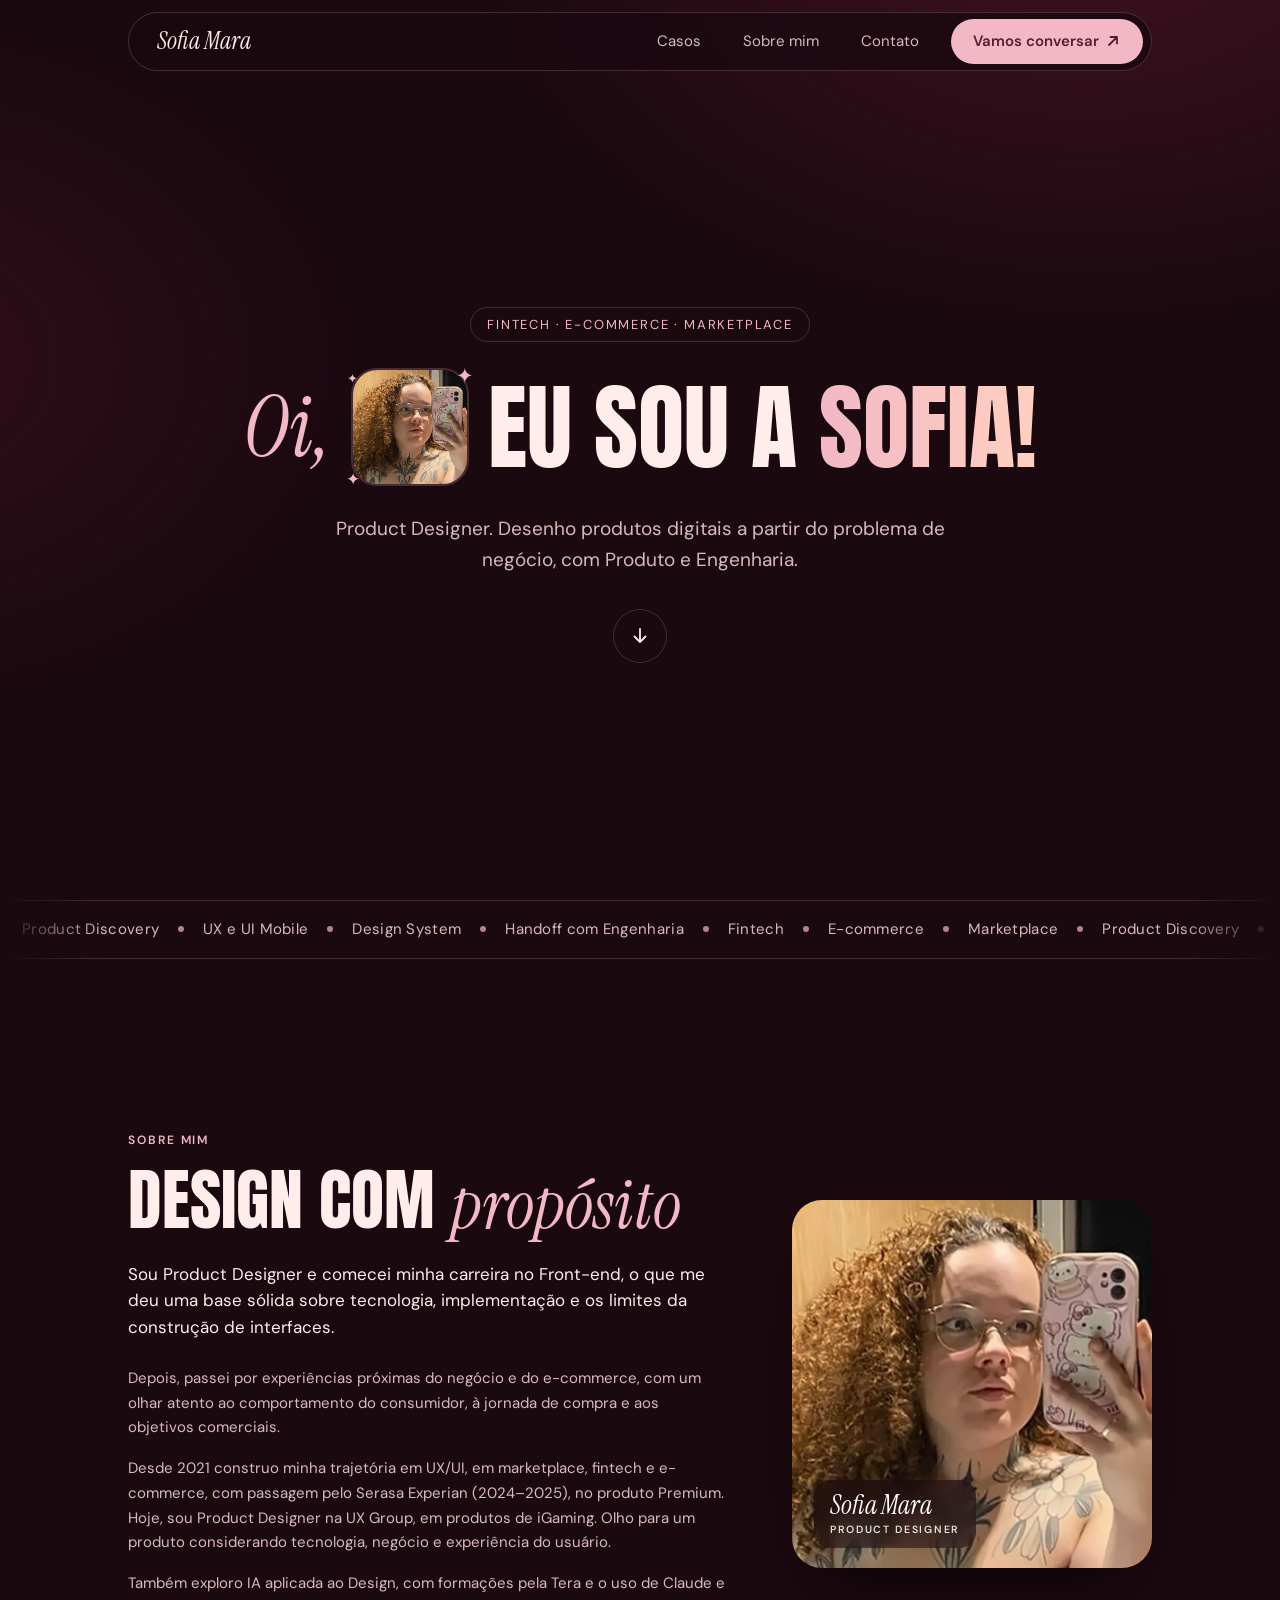
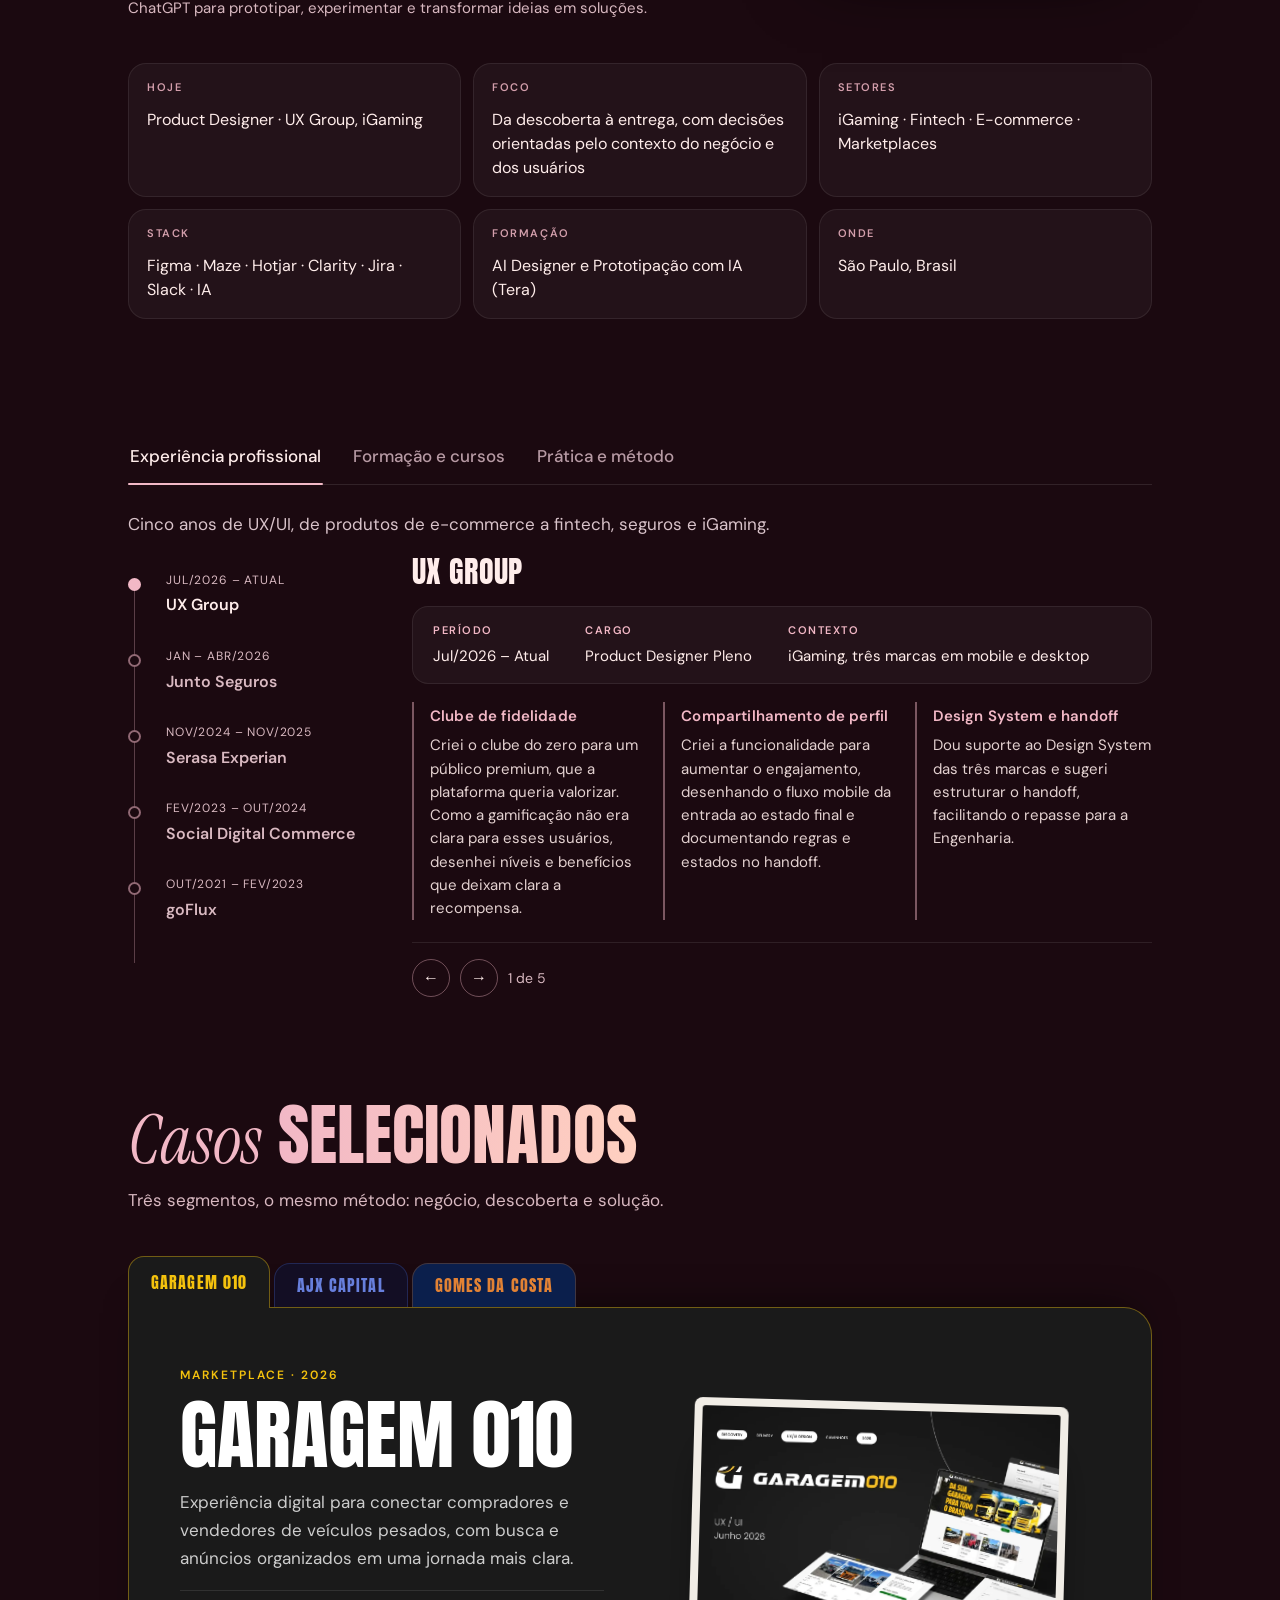
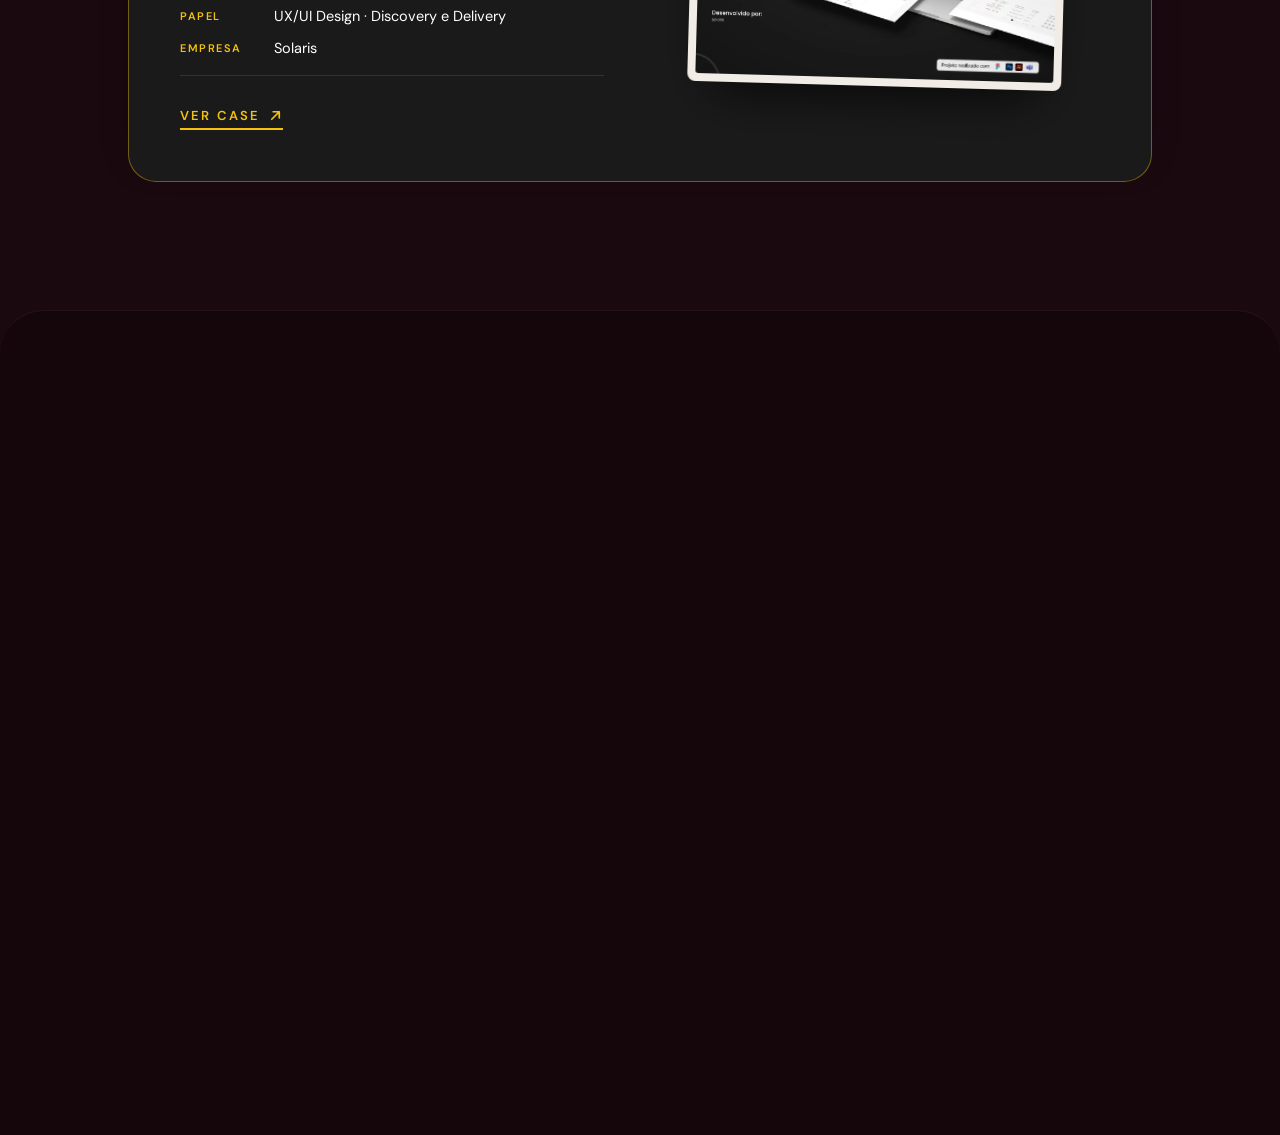
==== commit 4d25690e: "Auditoria: home 1,4 MB → ~0,3 MB (imagens lazy e redimensionadas), CSS sem regras mortas, og/canonic" ====
--- a/index.html
+++ b/index.html
@@ -1 +1 @@
-<!doctype html><html lang="pt-BR"><head><meta charset="utf-8"><meta name="viewport" content="width=device-width,initial-scale=1"><title>Sofia Mara · Product Designer</title><meta name="description" content="Product Designer em São Paulo. Produtos digitais de iGaming, fintech e e-commerce, da descoberta ao handoff."><meta property="og:type" content="website"><meta property="og:title" content="Sofia Mara · Product Designer"><meta property="og:description" content="Product Designer em São Paulo. Produtos digitais de iGaming, fintech e e-commerce, da descoberta ao handoff."><meta property="og:image" content="assets/og.jpg"><meta property="og:locale" content="pt_BR"><meta name="twitter:card" content="summary_large_image"><meta name="theme-color" content="#1B0910"><link rel="icon" href="assets/favicon-32.png" sizes="32x32"><link rel="shortcut icon" href="assets/favicon.ico"><link rel="apple-touch-icon" href="assets/apple-touch-icon.png"><link rel="preload" href="assets/fonts/anton.woff2" as="font" type="font/woff2" crossorigin><link rel="preload" href="assets/fonts/dm-400.woff2" as="font" type="font/woff2" crossorigin><link rel="stylesheet" href="assets/style.css"></head><body><div class="bar"></div><header class="nav"><a class="logo" href="#inicio">Sofia Mara</a><a class="l hm" href="#casos">Casos</a><a class="l hm" href="#sobre">Sobre mim</a><a class="l hm" href="#contato">Contato</a><a class="cta" href="#contato">Vamos conversar <i><svg class="ai" viewBox="0 0 16 16" fill="none" stroke="currentColor" stroke-width="1.8" stroke-linecap="round" stroke-linejoin="round" aria-hidden="true"><path d="M4 12L12 4M5.5 4H12v6.5"/></svg></i></a><button class="mb" type="button" aria-label="Abrir menu" aria-expanded="false" aria-controls="mm"><i></i><i></i></button><div class="mm" id="mm"><a href="#casos">Casos</a><a href="#sobre">Sobre mim</a><a href="#contato">Contato</a></div></header><div id="home"><main><section class="hero" id="inicio"><div class="wrap"><span class="chip">Fintech · E-commerce · Marketplace</span><h1 class="d"><span class="it">Oi,</span><span class="ph"><img src="assets/foto.webp" alt="Retrato de Sofia Mara"><span class="st">✦</span><span class="st">✦</span><span class="st">✦</span></span><span>eu sou a <span class="g">Sofia!</span></span></h1><p class="sub hs">Product Designer. Desenho produtos digitais a partir do problema de negócio, com Produto e Engenharia.</p><a class="down" href="#sobre" aria-label="Ir para Sobre mim"><svg viewBox="0 0 20 20" fill="none" stroke="currentColor" stroke-width="1.8" stroke-linecap="round" stroke-linejoin="round"><path d="M10 3v13M4.5 10.5L10 16l5.5-5.5"/></svg></a></div></section><div class="mq" aria-hidden="true"><div class="mqt"><span>Product Discovery</span><span>UX e UI Mobile</span><span>Design System</span><span>Handoff com Engenharia</span><span>Fintech</span><span>E-commerce</span><span>Marketplace</span><span>Product Discovery</span><span>UX e UI Mobile</span><span>Design System</span><span>Handoff com Engenharia</span><span>Fintech</span><span>E-commerce</span><span>Marketplace</span></div></div><section id="sobre" data-lay="1"><div class="wrap"><div class="ab"><div><div class="pt" data-rv data-v="1"><img src="assets/foto.webp" alt="Sofia Mara" loading="lazy" decoding="async"><div class="pt-cap"><b>Sofia Mara</b><span>Product Designer</span></div></div><span class="lab" data-rv>Sobre mim</span><h2 class="d wr" data-rv>Design com <span class="it">propósito</span></h2><p data-rv class="ld wr">Sou Product Designer e comecei minha carreira no Front-end, o que me deu uma base sólida sobre tecnologia, implementação e os limites da construção de interfaces.</p><p data-rv>Depois, passei por experiências próximas do negócio e do e-commerce, com um olhar atento ao comportamento do consumidor, à jornada de compra e aos objetivos comerciais.</p><p data-rv>Desde 2021 construo minha trajetória em UX/UI, em marketplace, fintech e e-commerce, com passagem pelo Serasa Experian (2024–2025), no produto Premium. Hoje, sou Product Designer na UX Group, em produtos de iGaming. Olho para um produto considerando tecnologia, negócio e experiência do usuário.</p><p data-rv>Também exploro IA aplicada ao Design, com formações pela Tera e o uso de Claude e ChatGPT para prototipar, experimentar e transformar ideias em soluções.</p></div></div><ul class="topics" data-rv><li><b>Hoje</b>Product Designer · UX Group, iGaming</li><li><b>Foco</b>Da descoberta à entrega, com decisões orientadas pelo contexto do negócio e dos usuários</li><li><b>Setores</b>iGaming · Fintech · E-commerce · Marketplaces</li><li><b>Stack</b>Figma · Maze · Hotjar · Clarity · Jira · Slack · IA</li><li><b>Formação</b>AI Designer e Prototipação com IA (Tera)</li><li><b>Onde</b>São Paulo, Brasil</li></ul><div class="mix" id="experiencia" data-rv><div class="mix-tabs" role="tablist" aria-label="Trajetória"><button type="button" role="tab" class="on" aria-selected="true" id="mt0">Experiência profissional</button><button type="button" role="tab" aria-selected="false" id="mt1">Formação e cursos</button><button type="button" role="tab" aria-selected="false" id="mt2">Prática e método</button></div><div class="mix-p on" role="tabpanel" aria-labelledby="mt0"><p class="mix-lead">Cinco anos de UX/UI, de produtos de e-commerce a fintech, seguros e iGaming.</p><div class="xp"><article class="xp-i" data-rv><div class="xp-d">Jul/2026 – Atual</div><div class="xp-b"><h3>Product Designer Pleno</h3><small>UX Group · iGaming, três marcas em mobile e desktop</small><p>Criei o clube de fidelidade e o compartilhamento de perfil, e dou suporte ao Design System das três marcas.</p><details class="xp-m"><summary>Ver detalhes</summary><ul><li><b>Clube de fidelidade:</b> criei o clube do zero para um público premium, que a plataforma queria valorizar. Como a gamificação não era clara para esses usuários, desenhei níveis e benefícios que deixam clara a recompensa.</li><li><b>Compartilhamento de perfil:</b> criei a funcionalidade para aumentar o engajamento, desenhando o fluxo mobile da entrada ao estado final e documentando regras e estados no handoff.</li><li><b>Design System e handoff:</b> dou suporte ao Design System das três marcas e sugeri estruturar o handoff, facilitando o repasse para a Engenharia.</li></ul></details></div></article><article class="xp-i" data-rv><div class="xp-d">Jan – Abr/2026</div><div class="xp-b"><h3>Product Designer Pleno</h3><small>Junto Seguros · contrato PJ via DOMVS iT, projeto de 4 meses</small><p>Cadastro com validação e preenchimento automático de campos, e login modernizado.</p><details class="xp-m"><summary>Ver detalhes</summary><ul><li><b>Contexto:</b> o abandono no cadastro sobrecarregava o CS, que cadastrava usuários manualmente. A meta era reduzir esse abandono.</li><li><b>Cadastro:</b> com a Engenharia, optamos por validar e preencher campos automaticamente, e não só reduzir telas, porque era ali que o usuário travava.</li><li><b>Login:</b> modernizei a experiência de acesso, com menos etapas e menos esforço para o usuário.</li></ul></details></div></article><article class="xp-i" data-rv><div class="xp-d">Nov/2024 – Nov/2025</div><div class="xp-b"><h3>Product Designer Pleno</h3><small>Serasa Experian · Serasa Premium (assinatura)</small><p>Entrevistas e testes de usabilidade com assinantes; sugeri focar na identidade do Premium.</p><details class="xp-m"><summary>Ver detalhes</summary><ul><li><b>Discovery:</b> conduzi entrevistas com assinantes, dinâmicas com PM e PO e testes de usabilidade.</li><li><b>Mudança de rota:</b> Produto pediu um novo onboarding, que não trouxe a identificação esperada dos assinantes. Sugeri focar na identidade do Premium, ponto que os usuários já citavam, mas não era prioridade, e isso embasou a nova experiência.</li></ul></details></div></article><article class="xp-i" data-rv><div class="xp-d">Fev/2023 – Out/2024</div><div class="xp-b"><h3>UX Designer Júnior → Pleno</h3><small>Social Digital Commerce · e-commerce</small><p>Jornadas de compra, da página de produto ao checkout, usando o Microsoft Clarity para achar pontos de desistência.</p></div></article><article class="xp-i" data-rv><div class="xp-d">Out/2021 – Fev/2023</div><div class="xp-b"><h3>Product Designer Júnior</h3><small>goFlux · produto Fluxy</small><p>Fluxos e protótipos testados com usuários antes do desenvolvimento.</p></div></article></div></div><div class="mix-p" role="tabpanel" aria-labelledby="mt1"><ul class="xp-c"><li><b>AI Designer</b><span>Tera · 2026</span></li><li><b>Prototipação & Design de Produtos com IA</b><span>Tera · 2026</span></li><li><b>Design Systems</b><span>TheStarter · 2024</span></li><li><b>Product-Led Growth</b><span>BTX Consultoria em Tecnologia · 2024</span></li><li><b>Formação de Product Design</b><span>Alura · 2023</span></li><li><b>Google Analytics 4 para UX</b><span>Rocket Labs · 2023</span></li></ul></div><div class="mix-p" role="tabpanel" aria-labelledby="mt2"><div class="tools2"><span class="lab">Prática e método</span><div class="seg" role="tablist"><button role="tab" class="on" data-i="0">Prática de produto</button><button role="tab" class="" data-i="1">Pesquisa e validação</button><button role="tab" class="" data-i="2">Colaboração</button><button role="tab" class="" data-i="3">Ferramentas</button></div><div class="sp on" role="tabpanel"><p class="bs">O que eu aplico em cada projeto, da descoberta ao handoff.</p><ul class="pills"><li>Product Discovery</li><li>Visão de produto</li><li>Design System</li><li>Handoff com Engenharia</li><li>Gamificação</li><li>User Interface (UI)</li></ul></div><div class="sp" role="tabpanel"><p class="bs">Entender o usuário e validar antes de investir em desenvolvimento.</p><ul class="pills"><li>Testes com usuários</li><li>Maze</li><li>Hotjar</li><li>Clarity</li><li>Google Analytics</li><li>Análise de dados</li></ul></div><div class="sp" role="tabpanel"><p class="bs">Alinhar Produto, Design e Engenharia no mesmo ritmo.</p><ul class="pills"><li>Jira</li><li>Confluence</li><li>Slack</li><li>Metodologias ágeis</li></ul></div><div class="sp" role="tabpanel"><p class="bs">Para desenhar e prototipar.</p><ul class="pills"><li>Figma</li><li>FigJam</li><li>Figma Make</li><li>Adobe XD</li><li>Pacote Adobe</li><li>IA (Claude)</li><li>ChatGPT</li></ul></div></div></div></div></div></section><section id="casos"><div class="wrap"><h2 class="d wr" data-rv><span class="it">Casos</span> <span class="g">selecionados</span></h2><p class="lead wr" data-rv>Três segmentos, o mesmo método: negócio, descoberta e solução.</p><div class="tabsx"><div class="tabbar" role="tablist" data-rv><button class="tb on" role="tab" id="tb0" aria-selected="true" aria-controls="pn0" data-i="0" style="--bg:#1A1A1A;--ac:#F4C20D;--on:#141414" type="button"><em>Garagem 010</em></button><button class="tb" role="tab" id="tb1" aria-selected="false" aria-controls="pn1" data-i="1" style="--bg:#0D1232;--ac:#5B86FF;--on:#FFFFFF" type="button"><em>AJX Capital</em></button><button class="tb" role="tab" id="tb2" aria-selected="false" aria-controls="pn2" data-i="2" style="--bg:#012D74;--ac:#FF8A1F;--on:#012D74" type="button"><em>Gomes da Costa</em></button></div><div class="panels" data-rv><a class="sc on" role="tabpanel" id="pn0" aria-labelledby="tb0" href="#/garagem-010" style="--bg:#1A1A1A;--fg:#FFFFFF;--ac:#F4C20D;--on:#141414"><div class="tx"><small>Marketplace · 2026</small><h3>Garagem 010</h3><p>Experiência digital para conectar compradores e vendedores de veículos pesados, com busca e anúncios organizados em uma jornada mais clara.</p><dl class="mini"><div><dt>Papel</dt><dd>UX/UI Design · Discovery e Delivery</dd></div><div><dt>Empresa</dt><dd>Solaris</dd></div></dl><span class="vp">Ver case <i><svg class="ai" viewBox="0 0 16 16" fill="none" stroke="currentColor" stroke-width="1.8" stroke-linecap="round" stroke-linejoin="round" aria-hidden="true"><path d="M4 12L12 4M5.5 4H12v6.5"/></svg></i></span></div><div class="fr"><img src="assets/capas/gar.webp" alt="Capa do projeto Garagem 010" loading="lazy"></div></a><a class="sc" role="tabpanel" id="pn1" aria-labelledby="tb1" href="#/ajx-capital" style="--bg:#0D1232;--fg:#FFFFFF;--ac:#5B86FF;--on:#FFFFFF"><div class="tx"><small>Fintech · 2025</small><h3>AJX Capital</h3><p>Redesign de uma experiência financeira para simplificar a apresentação das informações e tornar os passos mais claros para quem começa a investir.</p><dl class="mini"><div><dt>Papel</dt><dd>Product Design · UX/UI · do Discovery ao handoff</dd></div><div><dt>Empresa</dt><dd>Solaris</dd></div></dl><span class="vp">Ver case <i><svg class="ai" viewBox="0 0 16 16" fill="none" stroke="currentColor" stroke-width="1.8" stroke-linecap="round" stroke-linejoin="round" aria-hidden="true"><path d="M4 12L12 4M5.5 4H12v6.5"/></svg></i></span></div><div class="fr"><img src="assets/capas/ajx.webp" alt="Capa do projeto AJX Capital" loading="lazy"></div></a><a class="sc" role="tabpanel" id="pn2" aria-labelledby="tb2" href="#/gomes-da-costa" style="--bg:#012D74;--fg:#FFFFFF;--ac:#FF8A1F;--on:#012D74"><div class="tx"><small>E-commerce · 2024</small><h3>Gomes da Costa</h3><p>Site B2B para parceiros comerciais e distribuidores, com foco em navegação clara e apresentação dos produtos.</p><dl class="mini"><div><dt>Papel</dt><dd>UX/UI Design</dd></div><div><dt>Empresa</dt><dd>Social Unlimited</dd></div></dl><span class="vp">Ver case <i><svg class="ai" viewBox="0 0 16 16" fill="none" stroke="currentColor" stroke-width="1.8" stroke-linecap="round" stroke-linejoin="round" aria-hidden="true"><path d="M4 12L12 4M5.5 4H12v6.5"/></svg></i></span></div><div class="fr"><img src="assets/capas/gdc.webp" alt="Capa do projeto Gomes da Costa" loading="lazy"></div></a></div></div></div></section></main></div><div class="view" id="v-garagem-010" data-ac="#F4C20D" data-on="#141414" data-tint="rgba(244,194,13,.16)" data-title="Garagem 010 · Sofia Mara" hidden><main class="view-main"><div class="wrap"><div class="ch"><div class="row"><div><span class="lab" data-rv>Case · Marketplace · 2026</span><h1 class="d" data-rv>Garagem 010</h1><p class="sm" data-rv>Experiência digital para conectar compradores e vendedores de veículos pesados, com busca e anúncios organizados em uma jornada mais clara.</p><div class="bts" style="justify-content:flex-start;margin:0" data-rv><a class="btn p" href="https://www.behance.net/gallery/251794497/E-commerce-Garagem010-UIUX-Design" target="_blank" rel="noopener noreferrer">Ver no Behance <i><svg class="ai" viewBox="0 0 16 16" fill="none" stroke="currentColor" stroke-width="1.8" stroke-linecap="round" stroke-linejoin="round" aria-hidden="true"><path d="M4 12L12 4M5.5 4H12v6.5"/></svg></i></a></div></div><div class="hd-r" data-rv><div class="cover"><img src="assets/capas/gar.webp" alt="Capa do projeto Garagem 010"></div><dl class="meta"><div><dt>Ano</dt><dd>2026</dd></div><div><dt>Papel</dt><dd>UX/UI Design · Discovery e Delivery</dd></div><div><dt>Empresa</dt><dd>Solaris</dd></div><div><dt>Segmento</dt><dd>Marketplace</dd></div></dl></div></div></div><div class="rsm" data-rv><div class="rsm-role"><span>Meu papel</span><b>UX/UI Design, do Discovery ao Delivery.</b></div><div class="rsm-g"><div><i>Problema</i><p>Compra e venda de veículos pesados sem um ambiente único: cadastro complexo, pouca confiança na negociação e nenhum controle administrativo.</p></div><div><i>Decisão</i><p>Plataforma organizada em três pilares (Parceiro, Administrador e Cliente), com cadastro de anúncios em etapas e parceiro verificado.</p></div><div><i>Entrega</i><p>Interfaces finais, documentação funcional e handoff, com acompanhamento das implementações.</p></div></div></div><div class="sec car" data-rv><div class="chd"><div><span class="lab">Detalhes</span><h2>Um olhar de perto</h2></div><div class="arr"><button type="button" class="pv" aria-label="Anterior">&#8592;</button><button type="button" class="nx2" aria-label="Próximo">&#8594;</button></div></div><div class="trk"><figure><img src="assets/capas/gar.webp" alt="Garagem 010, imagem 1"></figure><figure><img src="assets/capas/d-gar-2.webp" alt="Garagem 010, imagem 2"></figure><figure><img src="assets/capas/d-gar-5.webp" alt="Garagem 010, imagem 3"></figure><figure><img src="assets/capas/ui-gar-1.webp" alt="Garagem 010, imagem 4"></figure><figure><img src="assets/capas/ui-gar-2.webp" alt="Garagem 010, imagem 5"></figure><a class="mais" href="https://www.behance.net/gallery/251794497/E-commerce-Garagem010-UIUX-Design" target="_blank" rel="noopener noreferrer"><span class="lab">Case completo</span><b>Ver todas as telas no Behance</b><i><i><svg class="ai" viewBox="0 0 16 16" fill="none" stroke="currentColor" stroke-width="1.8" stroke-linecap="round" stroke-linejoin="round" aria-hidden="true"><path d="M4 12L12 4M5.5 4H12v6.5"/></svg></i></i></a></div><div class="dots"></div></div><div class="sec" data-rv><div><span class="lab">01 · Metodologia</span><h2>Double Diamond</h2></div><div><div class="dd"><div class="ddv on"><div class="ddt"><div class="ddg g1"><span>Problema · Discover e Define</span></div><div class="ddg g2"><span>Solução · Develop e Deliver</span></div><div class="ddc c1"><i>01</i><b>Discover</b><p>Conversas com stakeholders e especialistas do setor para mapear as dores de compradores, parceiros e administradores. Benchmark com Webmotors, Mercado Livre, Loft e OLX para identificar padrões e lacunas.</p><small>Requisitos · Benchmark</small></div><div class="ddc c2"><i>02</i><b>Define</b><p>Síntese em seis problemas prioritários: cadastro complexo, falta de controle administrativo, pouca confiança na negociação, fluxo fragmentado, sem gestão de parceiros e processo manual. Personas e arquitetura da informação da plataforma.</p><small>Problemas · Personas · IA</small></div><div class="ddc c3"><i>03</i><b>Develop</b><p>Fluxos, wireframes e protótipos para os três pilares (Parceiro, Administrador e Cliente), com validação dos principais cenários.</p><small>Fluxos · Wireframes · Protótipos</small></div><div class="ddc c4"><i>04</i><b>Deliver</b><p>Interfaces finais, documentação funcional e handoff para o desenvolvimento, com acompanhamento das implementações.</p><small>UI final · Documentação · Handoff</small></div></div></div></div></div></div><div class="sec" data-rv><div><span class="lab">02 · Benchmark</span><h2>O que o mercado já faz</h2></div><div><p>Comparei Webmotors, Mercado Livre, Loft e OLX. Os pontos fortes e fracos de cada um viraram decisões:</p><ul class="bl"><li>Cadastro dividido em etapas</li><li>Mais credibilidade, mostrando o parceiro verificado</li><li>Cards mais limpos</li><li>Prioridade para fotos grandes</li></ul></div></div><div class="sec" data-rv><div><span class="lab">03 · Problemas</span><h2>O que encontramos</h2></div><div><p>Na etapa de Discovery, os aprendizados foram consolidados em seis problemas:</p><ul class="pills"><li>Cadastro muito complexo</li><li>Ausência de controle administrativo</li><li>Pouca confiança na negociação</li><li>Fluxo fragmentado</li><li>Ausência de gestão de parceiros</li><li>Processo manual</li></ul></div></div><div class="sec" data-rv><div><span class="lab">04 · Estratégia</span><h2>Como poderíamos resolver isso?</h2></div><div><p>Dos problemas saíram perguntas estratégicas, como simplificar o cadastro de anúncios sem perder informação importante e centralizar a gestão em um único ambiente. As funcionalidades foram organizadas em três pilares:</p><div class="duo trio3"><div class="gc"><span class="lab">Parceiro</span><h3>Publica os anúncios</h3><ul class="bl"><li>Cadastro da empresa</li><li>Criação e gestão de anúncios</li><li>Gestão dos interessados</li><li>Atualização de perfil</li></ul></div><div class="gc"><span class="lab">Administrador</span><h3>Gere a operação</h3><ul class="bl"><li>Gestão de usuários, parceiros e clientes</li><li>Gestão de anúncios</li><li>Controle de permissões</li></ul></div><div class="gc"><span class="lab">Cliente</span><h3>Busca e demonstra interesse</h3><ul class="bl"><li>Busca avançada</li><li>Favoritos</li><li>Contato com anunciantes</li><li>Perfil do usuário</li></ul></div></div></div></div><div class="sec" data-rv><div><span class="lab">Aprendizados</span><h2>O que levei deste projeto</h2></div><ul class="bl"><li><b>Trabalhar com IA.</b> Foi uma experiência com bastante uso de IA, e isso me ajudou a entender como usar essas ferramentas para ganhar escala, agilidade e eficiência no processo de design.</li><li><b>Design System desde o início.</b> Percebi a importância de estruturar um Design System logo no começo, pensando na consistência e na facilidade de evolução do produto conforme ele cresce.</li></ul></div><div class="fin" data-rv><div class="fin-l"><span class="lab">Case completo</span><h2>Veja o processo e as telas</h2><p>O projeto inteiro, com telas e detalhes, está no meu Behance.</p><div class="bts"><a class="btn p" href="https://www.behance.net/gallery/251794497/E-commerce-Garagem010-UIUX-Design" target="_blank" rel="noopener noreferrer">Abrir no Behance <i><svg class="ai" viewBox="0 0 16 16" fill="none" stroke="currentColor" stroke-width="1.8" stroke-linecap="round" stroke-linejoin="round" aria-hidden="true"><path d="M4 12L12 4M5.5 4H12v6.5"/></svg></i></a></div></div><dl class="fin-r"><div><dt>Palavras-chave</dt><dd>Discovery · Delivery · UX/UI Design · Caminhões · 2026</dd></div><div><dt>Ferramentas</dt><dd>Figma · Photoshop · Illustrator · Teams</dd></div><div><dt>Desenvolvido por</dt><dd>Solaris</dd></div></dl></div><div class="nx" data-rv><a href="#/gomes-da-costa"><small>← Anterior</small><b>Gomes da Costa</b></a><a class="r" href="#/ajx-capital"><small>Próximo →</small><b>AJX Capital</b></a></div></div></main></div><div class="view" id="v-ajx-capital" data-ac="#5B86FF" data-on="#FFFFFF" data-tint="rgba(59,99,240,.22)" data-title="AJX Capital · Sofia Mara" hidden><main class="view-main"><div class="wrap"><div class="ch"><div class="row"><div><span class="lab" data-rv>Case · Fintech · 2025</span><h1 class="d" data-rv>AJX Capital</h1><p class="sm" data-rv>Redesign de uma experiência financeira para simplificar a apresentação das informações e tornar os passos mais claros para quem começa a investir.</p><div class="bts" style="justify-content:flex-start;margin:0" data-rv><a class="btn p" href="https://www.behance.net/gallery/221381561/Aplicativo-AJX-UIUX-Design" target="_blank" rel="noopener noreferrer">Ver no Behance <i><svg class="ai" viewBox="0 0 16 16" fill="none" stroke="currentColor" stroke-width="1.8" stroke-linecap="round" stroke-linejoin="round" aria-hidden="true"><path d="M4 12L12 4M5.5 4H12v6.5"/></svg></i></a><a class="btn" href="https://www.figma.com/deck/eUM4Y44WfViMMg2u6GrjgN" target="_blank" rel="noopener noreferrer">Ver apresentação <i><svg class="ai" viewBox="0 0 16 16" fill="none" stroke="currentColor" stroke-width="1.8" stroke-linecap="round" stroke-linejoin="round" aria-hidden="true"><path d="M4 12L12 4M5.5 4H12v6.5"/></svg></i></a></div></div><div class="hd-r" data-rv><div class="cover"><img src="assets/capas/ajx.webp" alt="Capa do projeto AJX Capital"></div><dl class="meta"><div><dt>Ano</dt><dd>2025</dd></div><div><dt>Papel</dt><dd>Product Design · UX/UI · do Discovery ao handoff</dd></div><div><dt>Empresa</dt><dd>Solaris</dd></div><div><dt>Segmento</dt><dd>Fintech</dd></div></dl></div></div></div><div class="rsm" data-rv><div class="rsm-role"><span>Meu papel</span><b>Product Design e UX/UI, do Discovery (a partir das pesquisas existentes) ao handoff com Engenharia. Projeto em dupla com Leonardo Lacerda Aguiar.</b></div><div class="rsm-g"><div><i>Problema</i><p>Execução complexa: a equipe de apoio precisava acompanhar o usuário em funções básicas, e a interface tinha pouca sinalização de status e leitura difícil.</p></div><div><i>Decisão</i><p>Revisão de fluxos, etapas e status sinalizados, filtros e informação melhor distribuída.</p></div><div><i>Entrega</i><p>Home reestruturada, carteira com abas e filtros (Pendente, Em andamento e Liquidado) e biblioteca de componentes.</p></div></div></div><div class="sec car" data-rv><div class="chd"><div><span class="lab">Detalhes</span><h2>Um olhar de perto</h2></div><div class="arr"><button type="button" class="pv" aria-label="Anterior">&#8592;</button><button type="button" class="nx2" aria-label="Próximo">&#8594;</button></div></div><div class="trk"><figure><img src="assets/capas/ajx.webp" alt="AJX Capital, imagem 1"></figure><figure><img src="assets/capas/g-ajx-1.webp" alt="AJX Capital, imagem 2"></figure><figure><img src="assets/capas/g-ajx-3.webp" alt="AJX Capital, imagem 3"></figure><figure><img src="assets/capas/g-ajx-7.webp" alt="AJX Capital, imagem 4"></figure><a class="mais" href="https://www.behance.net/gallery/221381561/Aplicativo-AJX-UIUX-Design" target="_blank" rel="noopener noreferrer"><span class="lab">Case completo</span><b>Ver todas as telas no Behance</b><i><i><svg class="ai" viewBox="0 0 16 16" fill="none" stroke="currentColor" stroke-width="1.8" stroke-linecap="round" stroke-linejoin="round" aria-hidden="true"><path d="M4 12L12 4M5.5 4H12v6.5"/></svg></i></i></a><a class="mais" href="https://www.figma.com/deck/eUM4Y44WfViMMg2u6GrjgN" target="_blank" rel="noopener noreferrer"><span class="lab">Figma</span><b>Ver a apresentação completa</b><i><i><svg class="ai" viewBox="0 0 16 16" fill="none" stroke="currentColor" stroke-width="1.8" stroke-linecap="round" stroke-linejoin="round" aria-hidden="true"><path d="M4 12L12 4M5.5 4H12v6.5"/></svg></i></i></a></div><div class="dots"></div></div><div class="sec" data-rv><div><span class="lab">01 · Contexto</span><h2>Um app financeiro</h2></div><div><p>Empresa do mercado financeiro focada em investimentos seguros e acessíveis, com app mobile. O redesign teve como foco a experiência visual e a usabilidade, para simplificar a apresentação das informações e tornar os passos mais claros para quem começa a investir.</p></div></div><div class="sec" data-rv><div><span class="lab">02 · Problemas</span><h2>O que travava o uso</h2></div><div><p>Na análise do app, três problemas se destacaram:</p><ul class="pills"><li>Complexidade de execução</li><li>Interface pouco intuitiva</li><li>Acessibilidade e leitura</li></ul><p>A equipe de apoio precisava acompanhar o usuário em funções básicas, havia pouca sinalização de status, excesso de informação e falta de foco, e a leitura ficava difícil em certas condições.</p></div></div><div class="sec" data-rv><div><span class="lab">03 · Estratégia</span><h2>Como poderíamos resolver isso?</h2></div><div><p>Cada problema virou uma frente de solução:</p><div class="duo trio3"><div class="gc"><span class="lab">Frente 01</span><h3>Facilitar o processo</h3><ul class="bl"><li>Gatilhos para as funções principais</li><li>Revisão de fluxos</li></ul></div><div class="gc"><span class="lab">Frente 02</span><h3>Organização visual</h3><ul class="bl"><li>Etapas e status sinalizados</li><li>Filtros</li></ul></div><div class="gc"><span class="lab">Frente 03</span><h3>Acessibilidade</h3><ul class="bl"><li>Informação melhor distribuída</li><li>Leitura clara</li></ul></div></div></div></div><div class="sec" data-rv><div><span class="lab">04 · Mudanças</span><h2>O que ficou diferente</h2></div><div><ul class="bl"><li><b>Home reestruturada</b> com gatilhos para as funcionalidades ideais e carrossel para as opções de investimento.</li><li><b>Carteira com abas e filtros</b> (Pendente, Em andamento e Liquidado): o usuário sabe onde está e qual o status.</li><li><b>Fluxos reorganizados</b> mostrando só o necessário em cada etapa, como no envio de documentos.</li></ul></div></div><div class="sec" data-rv><div><span class="lab">05 · Design system</span><h2>Visual e componentes</h2></div><div><p>O foco do redesign foi a experiência visual e a usabilidade, combinando neon e glassmorphism para um aspecto tecnológico e sofisticado. Fonte: Archivo.</p><div class="sw"><span><i style="background:#0d1233"></i><b>Marine Blue</b>#0D1233</span><span><i style="background:#42cdf5"></i><b>Light Blue</b>#42CDF5</span><span><i style="background:#73ff47"></i><b>Green</b>#73FF47</span><span><i style="background:#f80"></i><b>Orange</b>#FF8800</span></div><p>Biblioteca de componentes com estados de progresso, status e notificações (lidas e não lidas).</p></div></div><div class="sec" data-rv><div><span class="lab">Aprendizados</span><h2>O que levei deste projeto</h2></div><ul class="bl"><li><b>Partir de pesquisas de outras pessoas.</b> Entrei depois que as entrevistas e pesquisas já tinham sido feitas. Precisei trabalhar a partir dos estudos existentes para transformá-los em uma solução visual e funcional.</li><li><b>Interpretar dados e descobertas anteriores.</b> Foi uma experiência importante para aprender a ler pesquisas que não conduzi diretamente e aproveitar o que já tinha sido descoberto.</li><li><b>UI Guide e Design System primeiro.</b> Reforçou a importância de começar o projeto estruturando um UI Guide e um Design System.</li></ul></div><div class="fin" data-rv><div class="fin-l"><span class="lab">Case completo</span><h2>Veja o processo e as telas</h2><p>O projeto inteiro, com telas e detalhes, está no meu Behance.</p><div class="bts"><a class="btn p" href="https://www.behance.net/gallery/221381561/Aplicativo-AJX-UIUX-Design" target="_blank" rel="noopener noreferrer">Abrir no Behance <i><svg class="ai" viewBox="0 0 16 16" fill="none" stroke="currentColor" stroke-width="1.8" stroke-linecap="round" stroke-linejoin="round" aria-hidden="true"><path d="M4 12L12 4M5.5 4H12v6.5"/></svg></i></a><a class="btn" href="https://www.figma.com/deck/eUM4Y44WfViMMg2u6GrjgN" target="_blank" rel="noopener noreferrer">Ver apresentação <i><svg class="ai" viewBox="0 0 16 16" fill="none" stroke="currentColor" stroke-width="1.8" stroke-linecap="round" stroke-linejoin="round" aria-hidden="true"><path d="M4 12L12 4M5.5 4H12v6.5"/></svg></i></a></div></div><dl class="fin-r"><div><dt>Palavras-chave</dt><dd>Product Design · Aplicativo · UX Design · Março de 2025</dd></div><div><dt>Desenvolvido por</dt><dd>Sofia Silveira e Leonardo Lacerda Aguiar</dd></div></dl></div><div class="nx" data-rv><a href="#/garagem-010"><small>← Anterior</small><b>Garagem 010</b></a><a class="r" href="#/gomes-da-costa"><small>Próximo →</small><b>Gomes da Costa</b></a></div></div></main></div><div class="view" id="v-gomes-da-costa" data-ac="#FF8A1F" data-on="#012D74" data-tint="rgba(1,45,116,.45)" data-title="Gomes da Costa · Sofia Mara" hidden><main class="view-main"><div class="wrap"><div class="ch"><div class="row"><div><span class="lab" data-rv>Case · E-commerce · 2024</span><h1 class="d" data-rv>Gomes da Costa</h1><p class="sm" data-rv>Site B2B para parceiros comerciais e distribuidores, com foco em navegação clara e apresentação dos produtos.</p><div class="bts" style="justify-content:flex-start;margin:0" data-rv><a class="btn p" href="https://www.behance.net/gallery/209493775/E-commerce-Gomes-da-Costa-UIUX-Design" target="_blank" rel="noopener noreferrer">Ver no Behance <i><svg class="ai" viewBox="0 0 16 16" fill="none" stroke="currentColor" stroke-width="1.8" stroke-linecap="round" stroke-linejoin="round" aria-hidden="true"><path d="M4 12L12 4M5.5 4H12v6.5"/></svg></i></a></div></div><div class="hd-r" data-rv><div class="cover"><img src="assets/capas/gdc.webp" alt="Capa do projeto Gomes da Costa"></div><dl class="meta"><div><dt>Ano</dt><dd>2024</dd></div><div><dt>Papel</dt><dd>UX/UI Design</dd></div><div><dt>Empresa</dt><dd>Social Unlimited</dd></div><div><dt>Segmento</dt><dd>E-commerce</dd></div></dl></div></div></div><div class="rsm" data-rv><div class="rsm-role"><span>Meu papel</span><b>UX/UI Design.</b></div><div class="rsm-g"><div><i>Problema</i><p>Um site B2B que precisava ser ferramenta estratégica para parceiros comerciais e distribuidores, com informação detalhada de cada produto.</p></div><div><i>Decisão</i><p>O benchmark apontou oportunidades: modernizar o design, facilitar pedidos, packs, detalhamento e centro de ajuda.</p></div><div><i>Entrega</i><p>Navegação por categorias e conteúdo estruturado, da descoberta do produto até a decisão.</p></div></div></div><div class="sec car" data-rv><div class="chd"><div><span class="lab">Detalhes</span><h2>Um olhar de perto</h2></div><div class="arr"><button type="button" class="pv" aria-label="Anterior">&#8592;</button><button type="button" class="nx2" aria-label="Próximo">&#8594;</button></div></div><div class="trk"><figure><img src="assets/capas/gdc.webp" alt="Gomes da Costa, imagem 1"></figure><figure><img src="assets/capas/d-gdc-2.webp" alt="Gomes da Costa, imagem 2"></figure><figure><img src="assets/capas/d-gdc-3.webp" alt="Gomes da Costa, imagem 3"></figure><figure><img src="assets/capas/ui-gdc-1.webp" alt="Gomes da Costa, imagem 4"></figure><figure><img src="assets/capas/ui-gdc-2.webp" alt="Gomes da Costa, imagem 5"></figure><a class="mais" href="https://www.behance.net/gallery/209493775/E-commerce-Gomes-da-Costa-UIUX-Design" target="_blank" rel="noopener noreferrer"><span class="lab">Case completo</span><b>Ver todas as telas no Behance</b><i><i><svg class="ai" viewBox="0 0 16 16" fill="none" stroke="currentColor" stroke-width="1.8" stroke-linecap="round" stroke-linejoin="round" aria-hidden="true"><path d="M4 12L12 4M5.5 4H12v6.5"/></svg></i></i></a></div><div class="dots"></div></div><div class="sec" data-rv><div><span class="lab">01 · Projeto</span><h2>Mais que uma vitrine</h2></div><div><p>Marca de alimentos conhecida por qualidade e tradição, em especial pescados como atum e sardinha. O site B2B deve servir como ferramenta estratégica para fortalecer a relação com os parceiros comerciais, com navegação intuitiva e informação detalhada de cada produto.</p></div></div><div class="sec" data-rv><div><span class="lab">02 · Benchmark</span><h2>O que o mercado já faz</h2></div><div><p>Análise de sites B2B de Coqueiro, Pescador e Robinson (concorrentes diretos), e de Amazon Business e Alibaba (fora do setor), olhando navegação, design, usabilidade e funcionalidades. Oportunidades identificadas:</p><ul class="bl"><li>Modernização do design</li><li>Facilidade de pedidos Pack</li><li>Detalhamento aprofundado</li><li>Centro de ajuda</li></ul></div></div><div class="sec" data-rv><div><span class="lab">03 · Persona</span><h2>Para quem desenhei</h2></div><div><p>Criei a persona para o projeto: um gerente de compras de rede de supermercados, que valoriza clareza, informação completa e navegação intuitiva.</p></div></div><div class="sec" data-rv><div><span class="lab">04 · Recursos</span><h2>O que o site precisa ter</h2></div><div><p>Das oportunidades do benchmark saíram oito recursos:</p><ul class="pills"><li>Informações detalhadas</li><li>Linkagem de produtos</li><li>Opções de embalagem</li><li>Pack de 3 unidades</li><li>Páginas de produto</li><li>Destaques e promoções</li><li>Interface intuitiva</li><li>Design responsivo</li></ul></div></div><div class="sec" data-rv><div><span class="lab">Aprendizados</span><h2>O que levei deste projeto</h2></div><ul class="bl"><li><b>Jornada de compra no e-commerce.</b> Reforcei meu olhar sobre como a organização das informações, a comunicação visual e a facilidade de navegação influenciam a experiência de compra.</li><li><b>Interface além da estética.</b> Aprendi a olhar para a interface considerando também como ela ajuda o usuário a encontrar produtos e tomar decisões.</li></ul></div><div class="fin" data-rv><div class="fin-l"><span class="lab">Case completo</span><h2>Veja o processo e as telas</h2><p>O projeto inteiro, com telas e detalhes, está no meu Behance.</p><div class="bts"><a class="btn p" href="https://www.behance.net/gallery/209493775/E-commerce-Gomes-da-Costa-UIUX-Design" target="_blank" rel="noopener noreferrer">Abrir no Behance <i><svg class="ai" viewBox="0 0 16 16" fill="none" stroke="currentColor" stroke-width="1.8" stroke-linecap="round" stroke-linejoin="round" aria-hidden="true"><path d="M4 12L12 4M5.5 4H12v6.5"/></svg></i></a></div></div><dl class="fin-r"><div><dt>Palavras-chave</dt><dd>Qualidade · Sabor · Confiança · 2024 · Usabilidade</dd></div><div><dt>Ferramentas</dt><dd>Figma · Photoshop · Illustrator · Teams</dd></div><div><dt>Desenvolvido por</dt><dd>Social Unlimited Digital Commerce</dd></div></dl></div><div class="nx" data-rv><a href="#/ajx-capital"><small>← Anterior</small><b>AJX Capital</b></a><a class="r" href="#/garagem-010"><small>Próximo →</small><b>Garagem 010</b></a></div></div></main></div><footer class="final" id="contato"><div class="final-in"><span class="avail"><i></i>Aberta a boas conversas</span><h2 class="d wr"><span class="it">Vamos</span> <span class="g">conversar?</span></h2><p class="lead wr">Se você está construindo um produto digital e precisa transformar desafios complexos em experiências mais claras, vamos trocar ideias.</p><div class="bts"><a class="btn p" href="#contato" data-mail target="_blank" rel="noopener noreferrer">E-mail <i><svg class="ai" viewBox="0 0 16 16" fill="none" stroke="currentColor" stroke-width="1.8" stroke-linecap="round" stroke-linejoin="round" aria-hidden="true"><path d="M4 12L12 4M5.5 4H12v6.5"/></svg></i></a><button class="btn" id="copy" type="button">Copiar e-mail</button><a class="btn" href="assets/Sofia-Mara-Silveira-Product-Designer-CV.pdf" download>Baixar currículo</a></div></div><div class="foot"><div class="foot-top"><div class="foot-brand"><div><b>Sofia Mara</b><span>Product Designer<br>São Paulo, Brasil</span></div></div><nav class="foot-col" aria-label="Menu do rodapé"><h4>Menu</h4><a href="#inicio">Início</a><a href="#casos">Casos</a><a href="#sobre">Sobre mim</a><a href="#contato">Contato</a></nav><div class="foot-col"><h4>Social</h4><a href="https://www.linkedin.com/in/sofimara/" target="_blank" rel="noopener noreferrer">LinkedIn</a><a href="https://www.behance.net/sofiamara" target="_blank" rel="noopener noreferrer">Behance</a><a href="https://github.com/SofisMara" target="_blank" rel="noopener noreferrer">GitHub</a></div></div><hr><div class="foot-bot"><span>© 2026 Sofia Mara · São Paulo, Brasil</span><a href="#inicio">Voltar ao topo ↑</a></div><p class="priv">Este site usa o Microsoft Clarity para medir como as páginas são visitadas (cliques e rolagem, sem identificar você). Nenhum dado é vendido. <br>Dúvidas ou pedido de exclusão: fale comigo pelo e-mail acima.</p></div></footer><script src="assets/app.js"></script></body></html>+<!doctype html><html lang="pt-BR"><head><meta charset="utf-8"><meta name="viewport" content="width=device-width,initial-scale=1"><title>Sofia Mara · Product Designer</title><meta name="description" content="Product Designer em São Paulo. Produtos digitais de iGaming, fintech e e-commerce, da descoberta ao handoff."><meta property="og:type" content="website"><meta property="og:title" content="Sofia Mara · Product Designer"><meta property="og:description" content="Product Designer em São Paulo. Produtos digitais de iGaming, fintech e e-commerce, da descoberta ao handoff."><link rel="canonical" href="https://portfolio-sofia-mara.vercel.app/"><meta property="og:url" content="https://portfolio-sofia-mara.vercel.app/"><meta property="og:site_name" content="Sofia Mara"><meta property="og:image" content="https://portfolio-sofia-mara.vercel.app/assets/og.jpg"><meta property="og:image:width" content="1200"><meta property="og:image:height" content="630"><meta property="og:image:alt" content="Sofia Mara, Product Designer"><meta property="og:locale" content="pt_BR"><meta name="twitter:card" content="summary_large_image"><meta name="twitter:image" content="https://portfolio-sofia-mara.vercel.app/assets/og.jpg"><meta name="theme-color" content="#1B0910"><link rel="icon" href="assets/favicon-32.png" sizes="32x32"><link rel="shortcut icon" href="assets/favicon.ico"><link rel="apple-touch-icon" href="assets/apple-touch-icon.png"><link rel="preload" href="assets/fonts/anton.woff2" as="font" type="font/woff2" crossorigin><link rel="preload" href="assets/fonts/dm-400.woff2" as="font" type="font/woff2" crossorigin><link rel="stylesheet" href="assets/style.css"></head><body><div class="bar"></div><header class="nav"><a class="logo" href="#inicio">Sofia Mara</a><a class="l hm" href="#casos">Casos</a><a class="l hm" href="#sobre">Sobre mim</a><a class="l hm" href="#contato">Contato</a><a class="cta" href="#contato">Vamos conversar <i><svg class="ai" viewBox="0 0 16 16" fill="none" stroke="currentColor" stroke-width="1.8" stroke-linecap="round" stroke-linejoin="round" aria-hidden="true"><path d="M4 12L12 4M5.5 4H12v6.5"/></svg></i></a><button class="mb" type="button" aria-label="Abrir menu" aria-expanded="false" aria-controls="mm"><i></i><i></i></button><div class="mm" id="mm"><a href="#casos">Casos</a><a href="#sobre">Sobre mim</a><a href="#contato">Contato</a></div></header><div id="home"><main><section class="hero" id="inicio"><div class="wrap"><span class="chip">Fintech · E-commerce · Marketplace</span><h1 class="d"><span class="it">Oi,</span><span class="ph"><img src="assets/foto.webp" alt="Retrato de Sofia Mara"><span class="st">✦</span><span class="st">✦</span><span class="st">✦</span></span><span>eu sou a <span class="g">Sofia!</span></span></h1><p class="sub hs">Product Designer. Desenho produtos digitais a partir do problema de negócio, com Produto e Engenharia.</p><a class="down" href="#sobre" aria-label="Ir para Sobre mim"><svg viewBox="0 0 20 20" fill="none" stroke="currentColor" stroke-width="1.8" stroke-linecap="round" stroke-linejoin="round"><path d="M10 3v13M4.5 10.5L10 16l5.5-5.5"/></svg></a></div></section><div class="mq" aria-hidden="true"><div class="mqt"><span>Product Discovery</span><span>UX e UI Mobile</span><span>Design System</span><span>Handoff com Engenharia</span><span>Fintech</span><span>E-commerce</span><span>Marketplace</span><span>Product Discovery</span><span>UX e UI Mobile</span><span>Design System</span><span>Handoff com Engenharia</span><span>Fintech</span><span>E-commerce</span><span>Marketplace</span></div></div><section id="sobre" data-lay="1"><div class="wrap"><div class="ab"><div><div class="pt" data-rv data-v="1"><img src="assets/foto.webp" alt="Sofia Mara" loading="lazy" decoding="async"><div class="pt-cap"><b>Sofia Mara</b><span>Product Designer</span></div></div><span class="lab" data-rv>Sobre mim</span><h2 class="d wr" data-rv>Design com <span class="it">propósito</span></h2><p data-rv class="ld wr">Sou Product Designer e comecei minha carreira no Front-end, o que me deu uma base sólida sobre tecnologia, implementação e os limites da construção de interfaces.</p><p data-rv>Depois, passei por experiências próximas do negócio e do e-commerce, com um olhar atento ao comportamento do consumidor, à jornada de compra e aos objetivos comerciais.</p><p data-rv>Desde 2021 construo minha trajetória em UX/UI, em marketplace, fintech e e-commerce, com passagem pelo Serasa Experian (2024–2025), no produto Premium. Hoje, sou Product Designer na UX Group, em produtos de iGaming. Olho para um produto considerando tecnologia, negócio e experiência do usuário.</p><p data-rv>Também exploro IA aplicada ao Design, com formações pela Tera e o uso de Claude e ChatGPT para prototipar, experimentar e transformar ideias em soluções.</p></div></div><ul class="topics" data-rv><li><b>Hoje</b>Product Designer · UX Group, iGaming</li><li><b>Foco</b>Da descoberta à entrega, com decisões orientadas pelo contexto do negócio e dos usuários</li><li><b>Setores</b>iGaming · Fintech · E-commerce · Marketplaces</li><li><b>Stack</b>Figma · Maze · Hotjar · Clarity · Jira · Slack · IA</li><li><b>Formação</b>AI Designer e Prototipação com IA (Tera)</li><li><b>Onde</b>São Paulo, Brasil</li></ul><div class="mix" id="experiencia" data-rv><div class="mix-tabs" role="tablist" aria-label="Trajetória"><button type="button" role="tab" class="on" aria-selected="true" id="mt0">Experiência profissional</button><button type="button" role="tab" aria-selected="false" id="mt1">Formação e cursos</button><button type="button" role="tab" aria-selected="false" id="mt2">Prática e método</button></div><div class="mix-p on" role="tabpanel" aria-labelledby="mt0"><p class="mix-lead">Cinco anos de UX/UI, de produtos de e-commerce a fintech, seguros e iGaming.</p><div class="xp"><article class="xp-i" data-rv><div class="xp-d">Jul/2026 – Atual</div><div class="xp-b"><h3>Product Designer Pleno</h3><small>UX Group · iGaming, três marcas em mobile e desktop</small><p>Criei o clube de fidelidade e o compartilhamento de perfil, e dou suporte ao Design System das três marcas.</p><details class="xp-m"><summary>Ver detalhes</summary><ul><li><b>Clube de fidelidade:</b> criei o clube do zero para um público premium, que a plataforma queria valorizar. Como a gamificação não era clara para esses usuários, desenhei níveis e benefícios que deixam clara a recompensa.</li><li><b>Compartilhamento de perfil:</b> criei a funcionalidade para aumentar o engajamento, desenhando o fluxo mobile da entrada ao estado final e documentando regras e estados no handoff.</li><li><b>Design System e handoff:</b> dou suporte ao Design System das três marcas e sugeri estruturar o handoff, facilitando o repasse para a Engenharia.</li></ul></details></div></article><article class="xp-i" data-rv><div class="xp-d">Jan – Abr/2026</div><div class="xp-b"><h3>Product Designer Pleno</h3><small>Junto Seguros · contrato PJ via DOMVS iT, projeto de 4 meses</small><p>Cadastro com validação e preenchimento automático de campos, e login modernizado.</p><details class="xp-m"><summary>Ver detalhes</summary><ul><li><b>Contexto:</b> o abandono no cadastro sobrecarregava o CS, que cadastrava usuários manualmente. A meta era reduzir esse abandono.</li><li><b>Cadastro:</b> com a Engenharia, optamos por validar e preencher campos automaticamente, e não só reduzir telas, porque era ali que o usuário travava.</li><li><b>Login:</b> modernizei a experiência de acesso, com menos etapas e menos esforço para o usuário.</li></ul></details></div></article><article class="xp-i" data-rv><div class="xp-d">Nov/2024 – Nov/2025</div><div class="xp-b"><h3>Product Designer Pleno</h3><small>Serasa Experian · Serasa Premium (assinatura)</small><p>Entrevistas e testes de usabilidade com assinantes; sugeri focar na identidade do Premium.</p><details class="xp-m"><summary>Ver detalhes</summary><ul><li><b>Discovery:</b> conduzi entrevistas com assinantes, dinâmicas com PM e PO e testes de usabilidade.</li><li><b>Mudança de rota:</b> Produto pediu um novo onboarding, que não trouxe a identificação esperada dos assinantes. Sugeri focar na identidade do Premium, ponto que os usuários já citavam, mas não era prioridade, e isso embasou a nova experiência.</li></ul></details></div></article><article class="xp-i" data-rv><div class="xp-d">Fev/2023 – Out/2024</div><div class="xp-b"><h3>UX Designer Júnior → Pleno</h3><small>Social Digital Commerce · e-commerce</small><p>Jornadas de compra, da página de produto ao checkout, usando o Microsoft Clarity para achar pontos de desistência.</p></div></article><article class="xp-i" data-rv><div class="xp-d">Out/2021 – Fev/2023</div><div class="xp-b"><h3>Product Designer Júnior</h3><small>goFlux · produto Fluxy</small><p>Fluxos e protótipos testados com usuários antes do desenvolvimento.</p></div></article></div></div><div class="mix-p" role="tabpanel" aria-labelledby="mt1"><ul class="xp-c"><li><b>AI Designer</b><span>Tera · 2026</span></li><li><b>Prototipação & Design de Produtos com IA</b><span>Tera · 2026</span></li><li><b>Design Systems</b><span>TheStarter · 2024</span></li><li><b>Product-Led Growth</b><span>BTX Consultoria em Tecnologia · 2024</span></li><li><b>Formação de Product Design</b><span>Alura · 2023</span></li><li><b>Google Analytics 4 para UX</b><span>Rocket Labs · 2023</span></li></ul></div><div class="mix-p" role="tabpanel" aria-labelledby="mt2"><div class="tools2"><span class="lab">Prática e método</span><div class="seg" role="tablist"><button role="tab" class="on" data-i="0">Prática de produto</button><button role="tab" class="" data-i="1">Pesquisa e validação</button><button role="tab" class="" data-i="2">Colaboração</button><button role="tab" class="" data-i="3">Ferramentas</button></div><div class="sp on" role="tabpanel"><p class="bs">O que eu aplico em cada projeto, da descoberta ao handoff.</p><ul class="pills"><li>Product Discovery</li><li>Visão de produto</li><li>Design System</li><li>Handoff com Engenharia</li><li>Gamificação</li><li>User Interface (UI)</li></ul></div><div class="sp" role="tabpanel"><p class="bs">Entender o usuário e validar antes de investir em desenvolvimento.</p><ul class="pills"><li>Testes com usuários</li><li>Maze</li><li>Hotjar</li><li>Clarity</li><li>Google Analytics</li><li>Análise de dados</li></ul></div><div class="sp" role="tabpanel"><p class="bs">Alinhar Produto, Design e Engenharia no mesmo ritmo.</p><ul class="pills"><li>Jira</li><li>Confluence</li><li>Slack</li><li>Metodologias ágeis</li></ul></div><div class="sp" role="tabpanel"><p class="bs">Para desenhar e prototipar.</p><ul class="pills"><li>Figma</li><li>FigJam</li><li>Figma Make</li><li>Adobe XD</li><li>Pacote Adobe</li><li>IA (Claude)</li><li>ChatGPT</li></ul></div></div></div></div></div></section><section id="casos"><div class="wrap"><h2 class="d wr" data-rv><span class="it">Casos</span> <span class="g">selecionados</span></h2><p class="lead wr" data-rv>Três segmentos, o mesmo método: negócio, descoberta e solução.</p><div class="tabsx"><div class="tabbar" role="tablist" data-rv><button class="tb on" role="tab" id="tb0" aria-selected="true" aria-controls="pn0" data-i="0" style="--bg:#1A1A1A;--ac:#F4C20D;--on:#141414" type="button"><em>Garagem 010</em></button><button class="tb" role="tab" id="tb1" aria-selected="false" aria-controls="pn1" data-i="1" style="--bg:#0D1232;--ac:#5B86FF;--on:#FFFFFF" type="button"><em>AJX Capital</em></button><button class="tb" role="tab" id="tb2" aria-selected="false" aria-controls="pn2" data-i="2" style="--bg:#012D74;--ac:#FF8A1F;--on:#012D74" type="button"><em>Gomes da Costa</em></button></div><div class="panels" data-rv><a class="sc on" id="pn0" href="#/garagem-010" style="--bg:#1A1A1A;--fg:#FFFFFF;--ac:#F4C20D;--on:#141414"><div class="tx"><small>Marketplace · 2026</small><h3>Garagem 010</h3><p>Experiência digital para conectar compradores e vendedores de veículos pesados, com busca e anúncios organizados em uma jornada mais clara.</p><dl class="mini"><div><dt>Papel</dt><dd>UX/UI Design · Discovery e Delivery</dd></div><div><dt>Empresa</dt><dd>Solaris</dd></div></dl><span class="vp">Ver case <i><svg class="ai" viewBox="0 0 16 16" fill="none" stroke="currentColor" stroke-width="1.8" stroke-linecap="round" stroke-linejoin="round" aria-hidden="true"><path d="M4 12L12 4M5.5 4H12v6.5"/></svg></i></span></div><div class="fr"><img decoding="async" src="assets/capas/gar.webp" alt="Capa do projeto Garagem 010" loading="lazy"></div></a><a class="sc" role="group" id="pn1" aria-labelledby="tb1" href="#/ajx-capital" style="--bg:#0D1232;--fg:#FFFFFF;--ac:#5B86FF;--on:#FFFFFF"><div class="tx"><small>Fintech · 2025</small><h3>AJX Capital</h3><p>Redesign de uma experiência financeira para simplificar a apresentação das informações e tornar os passos mais claros para quem começa a investir.</p><dl class="mini"><div><dt>Papel</dt><dd>Product Design · UX/UI · do Discovery ao handoff</dd></div><div><dt>Empresa</dt><dd>Solaris</dd></div></dl><span class="vp">Ver case <i><svg class="ai" viewBox="0 0 16 16" fill="none" stroke="currentColor" stroke-width="1.8" stroke-linecap="round" stroke-linejoin="round" aria-hidden="true"><path d="M4 12L12 4M5.5 4H12v6.5"/></svg></i></span></div><div class="fr"><img decoding="async" src="assets/capas/ajx.webp" alt="Capa do projeto AJX Capital" loading="lazy"></div></a><a class="sc" role="group" id="pn2" aria-labelledby="tb2" href="#/gomes-da-costa" style="--bg:#012D74;--fg:#FFFFFF;--ac:#FF8A1F;--on:#012D74"><div class="tx"><small>E-commerce · 2024</small><h3>Gomes da Costa</h3><p>Site B2B para parceiros comerciais e distribuidores, com foco em navegação clara e apresentação dos produtos.</p><dl class="mini"><div><dt>Papel</dt><dd>UX/UI Design</dd></div><div><dt>Empresa</dt><dd>Social Unlimited</dd></div></dl><span class="vp">Ver case <i><svg class="ai" viewBox="0 0 16 16" fill="none" stroke="currentColor" stroke-width="1.8" stroke-linecap="round" stroke-linejoin="round" aria-hidden="true"><path d="M4 12L12 4M5.5 4H12v6.5"/></svg></i></span></div><div class="fr"><img decoding="async" src="assets/capas/gdc.webp" alt="Capa do projeto Gomes da Costa" loading="lazy"></div></a></div></div></div></section></main></div><div class="view" id="v-garagem-010" data-ac="#F4C20D" data-on="#141414" data-tint="rgba(244,194,13,.16)" data-title="Garagem 010 · Sofia Mara" hidden><main class="view-main"><div class="wrap"><div class="ch"><div class="row"><div><span class="lab" data-rv>Case · Marketplace · 2026</span><h1 class="d" data-rv>Garagem 010</h1><p class="sm" data-rv>Experiência digital para conectar compradores e vendedores de veículos pesados, com busca e anúncios organizados em uma jornada mais clara.</p><div class="bts" style="justify-content:flex-start;margin:0" data-rv><a class="btn p" href="https://www.behance.net/gallery/251794497/E-commerce-Garagem010-UIUX-Design" target="_blank" rel="noopener noreferrer">Ver no Behance <i><svg class="ai" viewBox="0 0 16 16" fill="none" stroke="currentColor" stroke-width="1.8" stroke-linecap="round" stroke-linejoin="round" aria-hidden="true"><path d="M4 12L12 4M5.5 4H12v6.5"/></svg></i></a></div></div><div class="hd-r" data-rv><div class="cover"><img decoding="async" loading="lazy" src="assets/capas/gar.webp" alt="Capa do projeto Garagem 010"></div><dl class="meta"><div><dt>Ano</dt><dd>2026</dd></div><div><dt>Papel</dt><dd>UX/UI Design · Discovery e Delivery</dd></div><div><dt>Empresa</dt><dd>Solaris</dd></div><div><dt>Segmento</dt><dd>Marketplace</dd></div></dl></div></div></div><div class="rsm" data-rv><div class="rsm-role"><span>Meu papel</span><b>UX/UI Design, do Discovery ao Delivery.</b></div><div class="rsm-g"><div><i>Problema</i><p>Compra e venda de veículos pesados sem um ambiente único: cadastro complexo, pouca confiança na negociação e nenhum controle administrativo.</p></div><div><i>Decisão</i><p>Plataforma organizada em três pilares (Parceiro, Administrador e Cliente), com cadastro de anúncios em etapas e parceiro verificado.</p></div><div><i>Entrega</i><p>Interfaces finais, documentação funcional e handoff, com acompanhamento das implementações.</p></div></div></div><div class="sec car" data-rv><div class="chd"><div><span class="lab">Detalhes</span><h2>Um olhar de perto</h2></div><div class="arr"><button type="button" class="pv" aria-label="Anterior">&#8592;</button><button type="button" class="nx2" aria-label="Próximo">&#8594;</button></div></div><div class="trk"><figure><img decoding="async" loading="lazy" src="assets/capas/gar.webp" alt="Garagem 010, imagem 1"></figure><figure><img decoding="async" loading="lazy" src="assets/capas/d-gar-2.webp" alt="Garagem 010, imagem 2"></figure><figure><img decoding="async" loading="lazy" src="assets/capas/d-gar-5.webp" alt="Garagem 010, imagem 3"></figure><figure><img decoding="async" loading="lazy" src="assets/capas/ui-gar-1.webp" alt="Garagem 010, imagem 4"></figure><figure><img decoding="async" loading="lazy" src="assets/capas/ui-gar-2.webp" alt="Garagem 010, imagem 5"></figure><a class="mais" href="https://www.behance.net/gallery/251794497/E-commerce-Garagem010-UIUX-Design" target="_blank" rel="noopener noreferrer"><span class="lab">Case completo</span><b>Ver todas as telas no Behance</b><i><i><svg class="ai" viewBox="0 0 16 16" fill="none" stroke="currentColor" stroke-width="1.8" stroke-linecap="round" stroke-linejoin="round" aria-hidden="true"><path d="M4 12L12 4M5.5 4H12v6.5"/></svg></i></i></a></div><div class="dots"></div></div><div class="sec" data-rv><div><span class="lab">01 · Metodologia</span><h2>Double Diamond</h2></div><div><div class="dd"><div class="ddv on"><div class="ddt"><div class="ddg g1"><span>Problema · Discover e Define</span></div><div class="ddg g2"><span>Solução · Develop e Deliver</span></div><div class="ddc c1"><i>01</i><b>Discover</b><p>Conversas com stakeholders e especialistas do setor para mapear as dores de compradores, parceiros e administradores. Benchmark com Webmotors, Mercado Livre, Loft e OLX para identificar padrões e lacunas.</p><small>Requisitos · Benchmark</small></div><div class="ddc c2"><i>02</i><b>Define</b><p>Síntese em seis problemas prioritários: cadastro complexo, falta de controle administrativo, pouca confiança na negociação, fluxo fragmentado, sem gestão de parceiros e processo manual. Personas e arquitetura da informação da plataforma.</p><small>Problemas · Personas · IA</small></div><div class="ddc c3"><i>03</i><b>Develop</b><p>Fluxos, wireframes e protótipos para os três pilares (Parceiro, Administrador e Cliente), com validação dos principais cenários.</p><small>Fluxos · Wireframes · Protótipos</small></div><div class="ddc c4"><i>04</i><b>Deliver</b><p>Interfaces finais, documentação funcional e handoff para o desenvolvimento, com acompanhamento das implementações.</p><small>UI final · Documentação · Handoff</small></div></div></div></div></div></div><div class="sec" data-rv><div><span class="lab">02 · Benchmark</span><h2>O que o mercado já faz</h2></div><div><p>Comparei Webmotors, Mercado Livre, Loft e OLX. Os pontos fortes e fracos de cada um viraram decisões:</p><ul class="bl"><li>Cadastro dividido em etapas</li><li>Mais credibilidade, mostrando o parceiro verificado</li><li>Cards mais limpos</li><li>Prioridade para fotos grandes</li></ul></div></div><div class="sec" data-rv><div><span class="lab">03 · Problemas</span><h2>O que encontramos</h2></div><div><p>Na etapa de Discovery, os aprendizados foram consolidados em seis problemas:</p><ul class="pills"><li>Cadastro muito complexo</li><li>Ausência de controle administrativo</li><li>Pouca confiança na negociação</li><li>Fluxo fragmentado</li><li>Ausência de gestão de parceiros</li><li>Processo manual</li></ul></div></div><div class="sec" data-rv><div><span class="lab">04 · Estratégia</span><h2>Como poderíamos resolver isso?</h2></div><div><p>Dos problemas saíram perguntas estratégicas, como simplificar o cadastro de anúncios sem perder informação importante e centralizar a gestão em um único ambiente. As funcionalidades foram organizadas em três pilares:</p><div class="duo trio3"><div class="gc"><span class="lab">Parceiro</span><h3>Publica os anúncios</h3><ul class="bl"><li>Cadastro da empresa</li><li>Criação e gestão de anúncios</li><li>Gestão dos interessados</li><li>Atualização de perfil</li></ul></div><div class="gc"><span class="lab">Administrador</span><h3>Gere a operação</h3><ul class="bl"><li>Gestão de usuários, parceiros e clientes</li><li>Gestão de anúncios</li><li>Controle de permissões</li></ul></div><div class="gc"><span class="lab">Cliente</span><h3>Busca e demonstra interesse</h3><ul class="bl"><li>Busca avançada</li><li>Favoritos</li><li>Contato com anunciantes</li><li>Perfil do usuário</li></ul></div></div></div></div><div class="sec" data-rv><div><span class="lab">Aprendizados</span><h2>O que levei deste projeto</h2></div><ul class="bl"><li><b>Trabalhar com IA.</b> Foi uma experiência com bastante uso de IA, e isso me ajudou a entender como usar essas ferramentas para ganhar escala, agilidade e eficiência no processo de design.</li><li><b>Design System desde o início.</b> Percebi a importância de estruturar um Design System logo no começo, pensando na consistência e na facilidade de evolução do produto conforme ele cresce.</li></ul></div><div class="fin" data-rv><div class="fin-l"><span class="lab">Case completo</span><h2>Veja o processo e as telas</h2><p>O projeto inteiro, com telas e detalhes, está no meu Behance.</p><div class="bts"><a class="btn p" href="https://www.behance.net/gallery/251794497/E-commerce-Garagem010-UIUX-Design" target="_blank" rel="noopener noreferrer">Abrir no Behance <i><svg class="ai" viewBox="0 0 16 16" fill="none" stroke="currentColor" stroke-width="1.8" stroke-linecap="round" stroke-linejoin="round" aria-hidden="true"><path d="M4 12L12 4M5.5 4H12v6.5"/></svg></i></a></div></div><dl class="fin-r"><div><dt>Palavras-chave</dt><dd>Discovery · Delivery · UX/UI Design · Caminhões · 2026</dd></div><div><dt>Ferramentas</dt><dd>Figma · Photoshop · Illustrator · Teams</dd></div><div><dt>Desenvolvido por</dt><dd>Solaris</dd></div></dl></div><div class="nx" data-rv><a href="#/gomes-da-costa"><small>← Anterior</small><b>Gomes da Costa</b></a><a class="r" href="#/ajx-capital"><small>Próximo →</small><b>AJX Capital</b></a></div></div></main></div><div class="view" id="v-ajx-capital" data-ac="#5B86FF" data-on="#FFFFFF" data-tint="rgba(59,99,240,.22)" data-title="AJX Capital · Sofia Mara" hidden><main class="view-main"><div class="wrap"><div class="ch"><div class="row"><div><span class="lab" data-rv>Case · Fintech · 2025</span><h1 class="d" data-rv>AJX Capital</h1><p class="sm" data-rv>Redesign de uma experiência financeira para simplificar a apresentação das informações e tornar os passos mais claros para quem começa a investir.</p><div class="bts" style="justify-content:flex-start;margin:0" data-rv><a class="btn p" href="https://www.behance.net/gallery/221381561/Aplicativo-AJX-UIUX-Design" target="_blank" rel="noopener noreferrer">Ver no Behance <i><svg class="ai" viewBox="0 0 16 16" fill="none" stroke="currentColor" stroke-width="1.8" stroke-linecap="round" stroke-linejoin="round" aria-hidden="true"><path d="M4 12L12 4M5.5 4H12v6.5"/></svg></i></a><a class="btn" href="https://www.figma.com/deck/eUM4Y44WfViMMg2u6GrjgN" target="_blank" rel="noopener noreferrer">Ver apresentação <i><svg class="ai" viewBox="0 0 16 16" fill="none" stroke="currentColor" stroke-width="1.8" stroke-linecap="round" stroke-linejoin="round" aria-hidden="true"><path d="M4 12L12 4M5.5 4H12v6.5"/></svg></i></a></div></div><div class="hd-r" data-rv><div class="cover"><img decoding="async" loading="lazy" src="assets/capas/ajx.webp" alt="Capa do projeto AJX Capital"></div><dl class="meta"><div><dt>Ano</dt><dd>2025</dd></div><div><dt>Papel</dt><dd>Product Design · UX/UI · do Discovery ao handoff</dd></div><div><dt>Empresa</dt><dd>Solaris</dd></div><div><dt>Segmento</dt><dd>Fintech</dd></div></dl></div></div></div><div class="rsm" data-rv><div class="rsm-role"><span>Meu papel</span><b>Product Design e UX/UI, do Discovery (a partir das pesquisas existentes) ao handoff com Engenharia. Projeto em dupla com Leonardo Lacerda Aguiar.</b></div><div class="rsm-g"><div><i>Problema</i><p>Execução complexa: a equipe de apoio precisava acompanhar o usuário em funções básicas, e a interface tinha pouca sinalização de status e leitura difícil.</p></div><div><i>Decisão</i><p>Revisão de fluxos, etapas e status sinalizados, filtros e informação melhor distribuída.</p></div><div><i>Entrega</i><p>Home reestruturada, carteira com abas e filtros (Pendente, Em andamento e Liquidado) e biblioteca de componentes.</p></div></div></div><div class="sec car" data-rv><div class="chd"><div><span class="lab">Detalhes</span><h2>Um olhar de perto</h2></div><div class="arr"><button type="button" class="pv" aria-label="Anterior">&#8592;</button><button type="button" class="nx2" aria-label="Próximo">&#8594;</button></div></div><div class="trk"><figure><img decoding="async" loading="lazy" src="assets/capas/ajx.webp" alt="AJX Capital, imagem 1"></figure><figure><img decoding="async" loading="lazy" src="assets/capas/g-ajx-1.webp" alt="AJX Capital, imagem 2"></figure><figure><img decoding="async" loading="lazy" src="assets/capas/g-ajx-3.webp" alt="AJX Capital, imagem 3"></figure><figure><img decoding="async" loading="lazy" src="assets/capas/g-ajx-7.webp" alt="AJX Capital, imagem 4"></figure><a class="mais" href="https://www.behance.net/gallery/221381561/Aplicativo-AJX-UIUX-Design" target="_blank" rel="noopener noreferrer"><span class="lab">Case completo</span><b>Ver todas as telas no Behance</b><i><i><svg class="ai" viewBox="0 0 16 16" fill="none" stroke="currentColor" stroke-width="1.8" stroke-linecap="round" stroke-linejoin="round" aria-hidden="true"><path d="M4 12L12 4M5.5 4H12v6.5"/></svg></i></i></a><a class="mais" href="https://www.figma.com/deck/eUM4Y44WfViMMg2u6GrjgN" target="_blank" rel="noopener noreferrer"><span class="lab">Figma</span><b>Ver a apresentação completa</b><i><i><svg class="ai" viewBox="0 0 16 16" fill="none" stroke="currentColor" stroke-width="1.8" stroke-linecap="round" stroke-linejoin="round" aria-hidden="true"><path d="M4 12L12 4M5.5 4H12v6.5"/></svg></i></i></a></div><div class="dots"></div></div><div class="sec" data-rv><div><span class="lab">01 · Contexto</span><h2>Um app financeiro</h2></div><div><p>Empresa do mercado financeiro focada em investimentos seguros e acessíveis, com app mobile. O redesign teve como foco a experiência visual e a usabilidade, para simplificar a apresentação das informações e tornar os passos mais claros para quem começa a investir.</p></div></div><div class="sec" data-rv><div><span class="lab">02 · Problemas</span><h2>O que travava o uso</h2></div><div><p>Na análise do app, três problemas se destacaram:</p><ul class="pills"><li>Complexidade de execução</li><li>Interface pouco intuitiva</li><li>Acessibilidade e leitura</li></ul><p>A equipe de apoio precisava acompanhar o usuário em funções básicas, havia pouca sinalização de status, excesso de informação e falta de foco, e a leitura ficava difícil em certas condições.</p></div></div><div class="sec" data-rv><div><span class="lab">03 · Estratégia</span><h2>Como poderíamos resolver isso?</h2></div><div><p>Cada problema virou uma frente de solução:</p><div class="duo trio3"><div class="gc"><span class="lab">Frente 01</span><h3>Facilitar o processo</h3><ul class="bl"><li>Gatilhos para as funções principais</li><li>Revisão de fluxos</li></ul></div><div class="gc"><span class="lab">Frente 02</span><h3>Organização visual</h3><ul class="bl"><li>Etapas e status sinalizados</li><li>Filtros</li></ul></div><div class="gc"><span class="lab">Frente 03</span><h3>Acessibilidade</h3><ul class="bl"><li>Informação melhor distribuída</li><li>Leitura clara</li></ul></div></div></div></div><div class="sec" data-rv><div><span class="lab">04 · Mudanças</span><h2>O que ficou diferente</h2></div><div><ul class="bl"><li><b>Home reestruturada</b> com gatilhos para as funcionalidades ideais e carrossel para as opções de investimento.</li><li><b>Carteira com abas e filtros</b> (Pendente, Em andamento e Liquidado): o usuário sabe onde está e qual o status.</li><li><b>Fluxos reorganizados</b> mostrando só o necessário em cada etapa, como no envio de documentos.</li></ul></div></div><div class="sec" data-rv><div><span class="lab">05 · Design system</span><h2>Visual e componentes</h2></div><div><p>O foco do redesign foi a experiência visual e a usabilidade, combinando neon e glassmorphism para um aspecto tecnológico e sofisticado. Fonte: Archivo.</p><div class="sw"><span><i style="background:#0d1233"></i><b>Marine Blue</b>#0D1233</span><span><i style="background:#42cdf5"></i><b>Light Blue</b>#42CDF5</span><span><i style="background:#73ff47"></i><b>Green</b>#73FF47</span><span><i style="background:#f80"></i><b>Orange</b>#FF8800</span></div><p>Biblioteca de componentes com estados de progresso, status e notificações (lidas e não lidas).</p></div></div><div class="sec" data-rv><div><span class="lab">Aprendizados</span><h2>O que levei deste projeto</h2></div><ul class="bl"><li><b>Partir de pesquisas de outras pessoas.</b> Entrei depois que as entrevistas e pesquisas já tinham sido feitas. Precisei trabalhar a partir dos estudos existentes para transformá-los em uma solução visual e funcional.</li><li><b>Interpretar dados e descobertas anteriores.</b> Foi uma experiência importante para aprender a ler pesquisas que não conduzi diretamente e aproveitar o que já tinha sido descoberto.</li><li><b>UI Guide e Design System primeiro.</b> Reforçou a importância de começar o projeto estruturando um UI Guide e um Design System.</li></ul></div><div class="fin" data-rv><div class="fin-l"><span class="lab">Case completo</span><h2>Veja o processo e as telas</h2><p>O projeto inteiro, com telas e detalhes, está no meu Behance.</p><div class="bts"><a class="btn p" href="https://www.behance.net/gallery/221381561/Aplicativo-AJX-UIUX-Design" target="_blank" rel="noopener noreferrer">Abrir no Behance <i><svg class="ai" viewBox="0 0 16 16" fill="none" stroke="currentColor" stroke-width="1.8" stroke-linecap="round" stroke-linejoin="round" aria-hidden="true"><path d="M4 12L12 4M5.5 4H12v6.5"/></svg></i></a><a class="btn" href="https://www.figma.com/deck/eUM4Y44WfViMMg2u6GrjgN" target="_blank" rel="noopener noreferrer">Ver apresentação <i><svg class="ai" viewBox="0 0 16 16" fill="none" stroke="currentColor" stroke-width="1.8" stroke-linecap="round" stroke-linejoin="round" aria-hidden="true"><path d="M4 12L12 4M5.5 4H12v6.5"/></svg></i></a></div></div><dl class="fin-r"><div><dt>Palavras-chave</dt><dd>Product Design · Aplicativo · UX Design · Março de 2025</dd></div><div><dt>Desenvolvido por</dt><dd>Sofia Silveira e Leonardo Lacerda Aguiar</dd></div></dl></div><div class="nx" data-rv><a href="#/garagem-010"><small>← Anterior</small><b>Garagem 010</b></a><a class="r" href="#/gomes-da-costa"><small>Próximo →</small><b>Gomes da Costa</b></a></div></div></main></div><div class="view" id="v-gomes-da-costa" data-ac="#FF8A1F" data-on="#012D74" data-tint="rgba(1,45,116,.45)" data-title="Gomes da Costa · Sofia Mara" hidden><main class="view-main"><div class="wrap"><div class="ch"><div class="row"><div><span class="lab" data-rv>Case · E-commerce · 2024</span><h1 class="d" data-rv>Gomes da Costa</h1><p class="sm" data-rv>Site B2B para parceiros comerciais e distribuidores, com foco em navegação clara e apresentação dos produtos.</p><div class="bts" style="justify-content:flex-start;margin:0" data-rv><a class="btn p" href="https://www.behance.net/gallery/209493775/E-commerce-Gomes-da-Costa-UIUX-Design" target="_blank" rel="noopener noreferrer">Ver no Behance <i><svg class="ai" viewBox="0 0 16 16" fill="none" stroke="currentColor" stroke-width="1.8" stroke-linecap="round" stroke-linejoin="round" aria-hidden="true"><path d="M4 12L12 4M5.5 4H12v6.5"/></svg></i></a></div></div><div class="hd-r" data-rv><div class="cover"><img decoding="async" loading="lazy" src="assets/capas/gdc.webp" alt="Capa do projeto Gomes da Costa"></div><dl class="meta"><div><dt>Ano</dt><dd>2024</dd></div><div><dt>Papel</dt><dd>UX/UI Design</dd></div><div><dt>Empresa</dt><dd>Social Unlimited</dd></div><div><dt>Segmento</dt><dd>E-commerce</dd></div></dl></div></div></div><div class="rsm" data-rv><div class="rsm-role"><span>Meu papel</span><b>UX/UI Design.</b></div><div class="rsm-g"><div><i>Problema</i><p>Um site B2B que precisava ser ferramenta estratégica para parceiros comerciais e distribuidores, com informação detalhada de cada produto.</p></div><div><i>Decisão</i><p>O benchmark apontou oportunidades: modernizar o design, facilitar pedidos, packs, detalhamento e centro de ajuda.</p></div><div><i>Entrega</i><p>Navegação por categorias e conteúdo estruturado, da descoberta do produto até a decisão.</p></div></div></div><div class="sec car" data-rv><div class="chd"><div><span class="lab">Detalhes</span><h2>Um olhar de perto</h2></div><div class="arr"><button type="button" class="pv" aria-label="Anterior">&#8592;</button><button type="button" class="nx2" aria-label="Próximo">&#8594;</button></div></div><div class="trk"><figure><img decoding="async" loading="lazy" src="assets/capas/gdc.webp" alt="Gomes da Costa, imagem 1"></figure><figure><img decoding="async" loading="lazy" src="assets/capas/d-gdc-2.webp" alt="Gomes da Costa, imagem 2"></figure><figure><img decoding="async" loading="lazy" src="assets/capas/d-gdc-3.webp" alt="Gomes da Costa, imagem 3"></figure><figure><img decoding="async" loading="lazy" src="assets/capas/ui-gdc-1.webp" alt="Gomes da Costa, imagem 4"></figure><figure><img decoding="async" loading="lazy" src="assets/capas/ui-gdc-2.webp" alt="Gomes da Costa, imagem 5"></figure><a class="mais" href="https://www.behance.net/gallery/209493775/E-commerce-Gomes-da-Costa-UIUX-Design" target="_blank" rel="noopener noreferrer"><span class="lab">Case completo</span><b>Ver todas as telas no Behance</b><i><i><svg class="ai" viewBox="0 0 16 16" fill="none" stroke="currentColor" stroke-width="1.8" stroke-linecap="round" stroke-linejoin="round" aria-hidden="true"><path d="M4 12L12 4M5.5 4H12v6.5"/></svg></i></i></a></div><div class="dots"></div></div><div class="sec" data-rv><div><span class="lab">01 · Projeto</span><h2>Mais que uma vitrine</h2></div><div><p>Marca de alimentos conhecida por qualidade e tradição, em especial pescados como atum e sardinha. O site B2B deve servir como ferramenta estratégica para fortalecer a relação com os parceiros comerciais, com navegação intuitiva e informação detalhada de cada produto.</p></div></div><div class="sec" data-rv><div><span class="lab">02 · Benchmark</span><h2>O que o mercado já faz</h2></div><div><p>Análise de sites B2B de Coqueiro, Pescador e Robinson (concorrentes diretos), e de Amazon Business e Alibaba (fora do setor), olhando navegação, design, usabilidade e funcionalidades. Oportunidades identificadas:</p><ul class="bl"><li>Modernização do design</li><li>Facilidade de pedidos Pack</li><li>Detalhamento aprofundado</li><li>Centro de ajuda</li></ul></div></div><div class="sec" data-rv><div><span class="lab">03 · Persona</span><h2>Para quem desenhei</h2></div><div><p>Criei a persona para o projeto: um gerente de compras de rede de supermercados, que valoriza clareza, informação completa e navegação intuitiva.</p></div></div><div class="sec" data-rv><div><span class="lab">04 · Recursos</span><h2>O que o site precisa ter</h2></div><div><p>Das oportunidades do benchmark saíram oito recursos:</p><ul class="pills"><li>Informações detalhadas</li><li>Linkagem de produtos</li><li>Opções de embalagem</li><li>Pack de 3 unidades</li><li>Páginas de produto</li><li>Destaques e promoções</li><li>Interface intuitiva</li><li>Design responsivo</li></ul></div></div><div class="sec" data-rv><div><span class="lab">Aprendizados</span><h2>O que levei deste projeto</h2></div><ul class="bl"><li><b>Jornada de compra no e-commerce.</b> Reforcei meu olhar sobre como a organização das informações, a comunicação visual e a facilidade de navegação influenciam a experiência de compra.</li><li><b>Interface além da estética.</b> Aprendi a olhar para a interface considerando também como ela ajuda o usuário a encontrar produtos e tomar decisões.</li></ul></div><div class="fin" data-rv><div class="fin-l"><span class="lab">Case completo</span><h2>Veja o processo e as telas</h2><p>O projeto inteiro, com telas e detalhes, está no meu Behance.</p><div class="bts"><a class="btn p" href="https://www.behance.net/gallery/209493775/E-commerce-Gomes-da-Costa-UIUX-Design" target="_blank" rel="noopener noreferrer">Abrir no Behance <i><svg class="ai" viewBox="0 0 16 16" fill="none" stroke="currentColor" stroke-width="1.8" stroke-linecap="round" stroke-linejoin="round" aria-hidden="true"><path d="M4 12L12 4M5.5 4H12v6.5"/></svg></i></a></div></div><dl class="fin-r"><div><dt>Palavras-chave</dt><dd>Qualidade · Sabor · Confiança · 2024 · Usabilidade</dd></div><div><dt>Ferramentas</dt><dd>Figma · Photoshop · Illustrator · Teams</dd></div><div><dt>Desenvolvido por</dt><dd>Social Unlimited Digital Commerce</dd></div></dl></div><div class="nx" data-rv><a href="#/ajx-capital"><small>← Anterior</small><b>AJX Capital</b></a><a class="r" href="#/garagem-010"><small>Próximo →</small><b>Garagem 010</b></a></div></div></main></div><footer class="final" id="contato"><div class="final-in"><span class="avail"><i></i>Aberta a boas conversas</span><h2 class="d wr"><span class="it">Vamos</span> <span class="g">conversar?</span></h2><p class="lead wr">Se você está construindo um produto digital e precisa transformar desafios complexos em experiências mais claras, vamos trocar ideias.</p><div class="bts"><a class="btn p" href="#contato" data-mail target="_blank" rel="noopener noreferrer">E-mail <i><svg class="ai" viewBox="0 0 16 16" fill="none" stroke="currentColor" stroke-width="1.8" stroke-linecap="round" stroke-linejoin="round" aria-hidden="true"><path d="M4 12L12 4M5.5 4H12v6.5"/></svg></i></a><button class="btn" id="copy" type="button">Copiar e-mail</button><a class="btn" href="assets/Sofia-Mara-Silveira-Product-Designer-CV.pdf" download>Baixar currículo</a></div></div><div class="foot"><div class="foot-top"><div class="foot-brand"><div><b>Sofia Mara</b><span>Product Designer<br>São Paulo, Brasil</span></div></div><nav class="foot-col" aria-label="Menu do rodapé"><h3>Menu</h3><a href="#inicio">Início</a><a href="#casos">Casos</a><a href="#sobre">Sobre mim</a><a href="#contato">Contato</a></nav><div class="foot-col"><h3>Social</h3><a href="https://www.linkedin.com/in/sofimara/" target="_blank" rel="noopener noreferrer">LinkedIn</a><a href="https://www.behance.net/sofiamara" target="_blank" rel="noopener noreferrer">Behance</a><a href="https://github.com/SofisMara" target="_blank" rel="noopener noreferrer">GitHub</a></div></div><hr><div class="foot-bot"><span>© 2026 Sofia Mara · São Paulo, Brasil</span><a href="#inicio">Voltar ao topo ↑</a></div><p class="priv">Este site usa o Microsoft Clarity para medir como as páginas são visitadas (cliques e rolagem, sem identificar você). Nenhum dado é vendido. <br>Dúvidas ou pedido de exclusão: fale comigo pelo e-mail acima.</p></div></footer><script src="assets/app.js"></script></body></html>
--- a/assets/style.css
+++ b/assets/style.css
@@ -1,201 +1 @@
-@font-face{font-family:Anton;font-style:normal;font-weight:400;font-display:swap;src:url(fonts/anton.woff2)format('woff2')}@font-face{font-family:'DM Sans';font-style:normal;font-weight:400;font-display:swap;src:url(fonts/dm-400.woff2)format('woff2')}@font-face{font-family:'DM Sans';font-style:normal;font-weight:500;font-display:swap;src:url(fonts/dm-500.woff2)format('woff2')}@font-face{font-family:'DM Sans';font-style:normal;font-weight:600;font-display:swap;src:url(fonts/dm-600.woff2)format('woff2')}@font-face{font-family:'Instrument Serif';font-style:italic;font-weight:400;font-display:swap;src:url(fonts/instrument-italic.woff2)format('woff2')}@keyframes fl{0%,to{transform:translateY(0) rotate(0)}50%{transform:translateY(-9px) rotate(14deg)}}@keyframes bob{0%,to{transform:translateY(0)}50%{transform:translateY(7px)}}@keyframes glow{0%,to{box-shadow:0 0 0 0 transparent}50%{box-shadow:0 0 22px 2px rgba(242,184,198,.18)}}@keyframes wob{0%,to{transform:rotate(2.5deg)}50%{transform:rotate(1deg) translateY(-6px)}}@keyframes wob2{0%,to{transform:rotate(3deg)}50%{transform:rotate(1.5deg) translateY(-8px)}}@keyframes pulse{0%,to{box-shadow:0 0 0 0 rgba(120,230,160,.45)}60%{box-shadow:0 0 0 8px transparent}}@keyframes wig{0%,to{rotate:0deg}30%{rotate:-4deg}70%{rotate:4deg}}@keyframes tabin{0%{opacity:0;transform:translateY(14px)}to{opacity:1;transform:none}}@keyframes cin{0%{opacity:0}to{opacity:1}}@keyframes wIn{0%{opacity:0;transform:translateY(.5em)}to{opacity:1;transform:none}}@keyframes mqs{to{transform:translateX(-50%)}}@keyframes rp{to{transform:scale(5);opacity:0}}@keyframes frIn{0%{opacity:0;transform:translateX(34px) rotate(4deg) scale(.96)}to{opacity:1;transform:rotate(1.6deg)}}@keyframes bd{to{transform:rotate(360deg)}}@keyframes hdf{50%{transform:translateY(-6px)}}@keyframes hdi{0%{opacity:0;transform:translateY(8px)}to{opacity:1;transform:none}}@keyframes hdt{0%,to{transform:rotate(2.2deg) translateY(0)}50%{transform:rotate(1.6deg) translateY(-6px)}}@keyframes cvs{0%,60%{transform:translateX(-120%)}to{transform:translateX(120%)}}@keyframes cvz{0%{transform:scale(1)}to{transform:scale(1.06)}}@keyframes cvg{0%,to{opacity:1}}@keyframes trl{0%{opacity:0;transform:translate(-50%,-50%) scale(.3) rotate(0)}18%{opacity:.75}to{opacity:0;transform:translate(calc(-50% + var(--dx)),calc(-50% + 26px)) scale(1) rotate(100deg)}}:root{--bg:#1B0910;--card:#2A0E17;--card2:#3A0F20;--wine:#5E1A2E;--rose:#F2B8C6;--ink:#FFEDEB;--mute:#D9B9C1;--line:rgba(242,184,198,.2);--blush:#F7D6DD;--r:28px}*{box-sizing:border-box;margin:0;padding:0}body,html{overflow-x:hidden}html{scroll-behavior:smooth;scroll-padding-top:90px}body{font:400 17px/1.65"DM Sans",system-ui,sans-serif;color:var(--ink);background:var(--bg);-webkit-font-smoothing:antialiased}body::before{content:"";position:fixed;inset:0;z-index:-1;background:radial-gradient(900px 600px at 85% -10%,rgba(94,26,46,.55),transparent 70%),radial-gradient(700px 500px at -10% 40%,rgba(94,26,46,.35),transparent 70%)}img{display:block;max-width:100%}a{color:inherit;text-decoration:none}ul{list-style:none}.d,.it{font-weight:400}.d{font-family:Anton,sans-serif;text-transform:uppercase;line-height:1}.it{font-family:"Instrument Serif",serif;font-style:italic;text-transform:none;color:var(--rose)}.g{background:linear-gradient(90deg,#f2b8c6,#ffd0c0);-webkit-background-clip:text;background-clip:text;color:transparent;-webkit-text-fill-color:transparent}.wrap{width:min(1120px,100% - 40px);margin-inline:auto}section{padding:clamp(56px,8vw,104px)0 0}.lab{font-size:12px;letter-spacing:.16em;text-transform:uppercase;color:var(--rose);font-weight:600;margin-bottom:14px;display:block}h2.d{font-size:clamp(38px,5.6vw,68px);margin-bottom:12px}.lead{color:var(--mute);max-width:620px;margin-bottom:34px}.hero h1,.nav{display:flex;align-items:center}.nav{position:fixed;left:50%;transform:translateX(-50%);z-index:50;background:rgba(27,9,16,.82);backdrop-filter:blur(12px);border:1px solid var(--line);border-radius:99px;transition:box-shadow .6s,background .6s;max-width:calc(100% - 24px)}.nav.scr{box-shadow:0 14px 40px -16px rgba(0,0,0,.7)}.logo{font:italic 400 24px"Instrument Serif",serif;white-space:nowrap}.nav .cta,.nav a.l{border-radius:99px;color:var(--mute);transition:color .5s,background .5s}.nav a.l.on,.nav a.l:hover{color:var(--ink);background:rgba(242,184,198,.12)}.nav .cta{font-weight:600;background:var(--rose);color:var(--wine);display:inline-flex;gap:6px;align-items:center;transition:transform .5s}.nav .cta:hover{transform:translateY(-2px)}.ai{transition:transform .6s}a:hover .ai,a:hover>i>.ai{transform:translate(2px,-2px)}.hero,i{place-items:center}i{font-style:normal;display:inline-grid;line-height:0}.hero{min-height:100svh;display:grid;text-align:center;padding:120px 0 70px}.hero h1{justify-content:center;line-height:1.02}.hero h1 .it{font-size:.9em}.ph{position:relative;display:inline-block;width:1.25em;height:1.25em;flex:none;transform:rotate(-6deg)}.ph img{width:100%;height:100%;object-fit:cover;object-position:50% 20%;border-radius:.28em;border:2px solid var(--line)}.st{position:absolute;color:var(--rose);font-size:.22em;animation:fl 9s ease-in-out infinite}.st:nth-child(2){top:-.18em;right:-.2em}.st:nth-child(3){bottom:-.05em;left:-.28em;animation-delay:-3s;font-size:.18em}.st:nth-child(4){top:.2em;left:-.3em;animation-delay:-6s;font-size:.14em}.chip,.fact small{letter-spacing:.14em;text-transform:uppercase;color:var(--rose)}.chip,.down{border:1px solid var(--line)}.chip{display:inline-block;font-size:13px;border-radius:99px;padding:6px 16px;margin-bottom:26px}.hero p.sub{max-width:640px;margin:26px auto 0;color:var(--mute);font-size:clamp(16px,1.6vw,19px)}.down{display:inline-grid;place-items:center;width:54px;height:54px;border-radius:50%;margin-top:34px;transition:transform .8s,background .6s}.down:hover{background:rgba(242,184,198,.14);transform:translateY(4px)}.down svg{width:20px;height:20px}.facts{display:grid;grid-template-columns:repeat(4,minmax(0,1fr));gap:14px}.fact{background:var(--card);border:1px solid var(--line);border-radius:22px;padding:20px}.fact small{display:block;font-size:11px;margin-bottom:6px}.fact b{display:block;font-size:16px;margin-bottom:4px}.fact span{font-size:14px;color:var(--mute)}.ab{display:grid;grid-template-columns:minmax(0,1.25fr) minmax(0,.75fr);gap:clamp(28px,5vw,64px);align-items:center}.ab p{color:var(--mute);margin-bottom:16px}.ab p:first-of-type{color:var(--ink)}.pills{display:flex;flex-wrap:wrap;gap:8px;margin:0 0 20px}.pills li,.pt{border:1px solid var(--line)}.pills li{background:rgba(242,184,198,.08);border-radius:99px;padding:6px 14px;font-size:14px}.pt{transform:rotate(3deg);border-radius:30px;overflow:hidden;box-shadow:0 30px 60px -30px rgba(0,0,0,.8)}.pt img{width:100%;aspect-ratio:4/5;object-fit:cover;object-position:50% 20%}.bts,.c{display:flex}.c{border-radius:26px;padding:26px;flex-direction:column;gap:8px;border:1px solid var(--line)}.c h3,.c small{text-transform:uppercase}.c small{font-size:12px;letter-spacing:.12em;opacity:.8}.c h3{font:400 clamp(24px,2.4vw,30px)/1.05 Anton,sans-serif}.c h4{font:600 15px/1.3"DM Sans"}.c p{font-size:15px;opacity:.92}.c .pills li{border-color:rgba(0,0,0,.2);background:rgba(0,0,0,.06)}.bts{flex-wrap:wrap;gap:10px;justify-content:center;margin-top:28px}.btn{display:inline-flex;align-items:center;gap:8px;font:600 15px"DM Sans";padding:13px 22px;border-radius:99px;border:1px solid var(--line);background:0 0;color:var(--ink);cursor:pointer;transition:transform .6s,background .6s}.btn.p{background:var(--rose);color:var(--wine);border-color:var(--rose)}.btn:hover{background:rgba(242,184,198,.12)}.btn.p:hover{background:#f7c8d3}.ch p.sm,footer{color:var(--mute)}footer{text-align:center;font-size:14px;padding:44px 0 40px}.ch{padding:150px 0 0}.ch .row{display:grid;gap:clamp(28px,5vw,64px)}.ch h1{font-size:clamp(46px,8vw,104px);margin:6px 0 20px}.ch p.sm{max-width:560px;font-size:18px;margin-bottom:26px}.meta{background:var(--card);border:1px solid var(--line);border-radius:24px;padding:26px;transform:rotate(2.5deg);box-shadow:0 30px 60px -30px rgba(0,0,0,.8)}.meta div{display:grid;grid-template-columns:96px minmax(0,1fr);gap:12px;padding:12px 0;border-bottom:1px solid var(--line)}.case .sec .gc .bl li:last-child,.meta div:last-child{border:0}.meta dt,.sec h2{text-transform:uppercase}.meta dt{font-size:11px;letter-spacing:.14em;color:var(--rose);font-weight:600;padding-top:3px}.meta dd{font-size:15px}.cover{margin-top:clamp(36px,6vw,64px);border-radius:32px;overflow:hidden;border:1px solid var(--line);background:#1d0a11}.sec{display:grid;grid-template-columns:minmax(0,.4fr) minmax(0,1fr);gap:clamp(20px,5vw,64px);padding-top:clamp(48px,7vw,88px)}.sec h2{font:400 clamp(30px,3.6vw,46px)/1.05 Anton;overflow-wrap:break-word;hyphens:auto}.sec p{color:var(--mute);margin-bottom:14px;font-size:18px}.sec p:first-child{color:var(--ink)}.nx{display:grid;grid-template-columns:repeat(2,minmax(0,1fr));gap:14px;margin-top:20px}.nx a{background:var(--card);border:1px solid var(--line);border-radius:24px;padding:22px 24px;display:block;transition:transform .7s,border-color .6s}.nx a:hover{transform:translateY(-4px);border-color:rgba(242,184,198,.55)}.nx b,.nx small{text-transform:uppercase}.nx small{font-size:11px;letter-spacing:.14em;color:var(--rose)}.nx b{display:block;font:400 28px/1.1 Anton;margin-top:4px}.nx a.r{text-align:right}.bar{position:fixed;top:0;left:0;height:3px;background:var(--rose);width:0;z-index:60}.js .rv{opacity:0;transform:translateY(26px);transition:opacity 1.3s cubic-bezier(.2,.7,.2,1),transform 1.3s cubic-bezier(.2,.7,.2,1);transition-delay:var(--d,0s)}.js .pills.show li,.js .rv.in{opacity:1;transform:none}@media (hover:hover){.c,.fact{transition:transform .8s cubic-bezier(.2,.7,.2,1),border-color .6s}}@media (max-width:900px){.facts{grid-template-columns:repeat(2,minmax(0,1fr))}.ab,.ch .row,.sec{grid-template-columns:minmax(0,1fr)}.pt{max-width:340px;margin-inline:auto}.meta{transform:none}.nav .l.hm{display:none}}@media (max-width:560px){body{font-size:16px}.nav{padding-left:16px}.logo{margin-right:6px;font-size:21px}.nav a.l{padding:8px 9px;font-size:13px}.nav .cta{padding:8px 14px}.facts,.nx{grid-template-columns:minmax(0,1fr)}.nx a.r{text-align:left}.hero h1{font-size:clamp(40px,12.5vw,64px)}}@media (prefers-reduced-motion:reduce){*{animation:none!important;transition:none!important;scroll-behavior:auto!important}.js .rv{opacity:1;transform:none}}.ai{width:15px;height:15px}.ch{padding-top:170px}@media (max-width:560px){.nav{top:10px;padding:8px 8px 8px 16px}.logo{font-size:24px;margin-right:8px}.nav .cta,.nav a.l{font-size:14px;padding:9px 10px}.nav .cta{padding:10px 16px}}.js .pills li{opacity:0;transform:translateY(12px) scale(.92);transition:opacity 1s cubic-bezier(.2,.7,.2,1),transform 1s cubic-bezier(.2,.7,.2,1),border-color .6s,background .6s;transition-delay:calc(var(--i,0)*.1s + .25s)}.js .pills.show li:hover{transform:translateY(-3px);border-color:rgba(242,184,198,.65);background:rgba(242,184,198,.16);transition-delay:0s}.down{animation:bob 3.4s ease-in-out infinite}.chip{animation:glow 5s ease-in-out infinite}.meta{animation:wob 9s ease-in-out infinite}.pt{animation:wob2 10s ease-in-out infinite}.fact:hover{border-color:rgba(242,184,198,.5)}.avail{display:inline-flex;align-items:center;gap:10px;font-size:14px;border:1px solid var(--line);background:rgba(242,184,198,.08);border-radius:99px;padding:7px 16px}.avail i{width:9px;height:9px;border-radius:50%;background:#78e6a0;animation:pulse 4.5s ease-out infinite}.case{--ac:#F2B8C6;--on:#3A0F20;--tint:rgba(94,26,46,.4)}.case::before{background:radial-gradient(900px 620px at 85% -5%,var(--tint),transparent 70%),radial-gradient(700px 500px at -10% 45%,var(--tint),transparent 72%)}.case .lab,.case .meta dt,.case .nx small,.tb.on em,.tb:hover em{color:var(--ac)}.case .ch h1{background:linear-gradient(90deg,var(--ac),#ffedeb);-webkit-background-clip:text;background-clip:text;color:transparent;-webkit-text-fill-color:transparent;font-size:clamp(54px,10vw,132px)}.case .btn.p{background:var(--ac);color:var(--on)}.case .btn.p:hover{filter:brightness(1.08);background:var(--ac)}.case .btn.p,.case .btn:hover,.case .nx a:hover{border-color:var(--ac)}.case .meta{border-color:color-mix(in srgb,var(--ac) 45%,transparent);background:color-mix(in srgb,var(--ac) 9%,#2a0e17)}.case .meta div{border-color:color-mix(in srgb,var(--ac) 22%,transparent)}.case .cover,.case .pills li{border-color:color-mix(in srgb,var(--ac) 40%,transparent)}.case .cover{box-shadow:0 50px 100px -50px var(--ac)}.case .sec h2{color:var(--ink)}.case .pills li{background:color-mix(in srgb,var(--ac) 10%,transparent)}.case .bar{background:var(--ac)}.bar{background:var(--ac,#F2B8C6)}.hero h1 span,.nav .cta,.nav a.l{white-space:nowrap}.case .ch{padding-top:0}.case .ch .row{min-height:70svh;padding-bottom:30px;align-items:center}.case .ch p.sm{font-size:clamp(17px,1.8vw,21px)}@media (max-width:900px){.case .ch .row{min-height:0;padding-top:120px}}.nav{gap:12px}.logo{margin-right:40px;line-height:1}.go svg{width:18px;height:18px}@media (max-width:900px){.nav{padding:12px 14px 12px 28px}.logo{font-size:34px;margin-right:18px}.nav .cta,.nav a.l{font-size:17px;padding:12px 16px}.nav .cta{padding:14px 24px}}@media (max-width:560px){.nav{top:10px;padding:8px 8px 8px 18px;gap:2px}.logo{font-size:26px;margin-right:6px}.nav .cta,.nav a.l{font-size:14px;padding:9px}.nav .cta{padding:11px 16px;margin-left:2px}.hero{padding-top:120px}.case .ch .row{padding-top:110px}}.nav{width:min(1240px,100% - 40px);max-width:none;justify-content:flex-start}.nav .logo{margin-right:auto}.nav .cta{margin-left:14px;font-size:17px;padding:12px 26px}@media (max-width:900px){.nav{width:calc(100% - 24px);padding:12px 12px 12px 26px}.nav a.l{padding:12px 14px}}@media (max-width:560px){.nav{width:calc(100% - 16px);padding:8px 8px 8px 18px}.nav a.l{padding:9px 8px}}.nav{padding:8px 10px 8px 34px;top:14px}.ab .pt[data-v="6"] .pt-cap b,.logo{font-size:32px}.nav a.l{font-size:17px;padding:10px 22px}.nav .cta .ai{width:16px;height:16px}.hero{padding-top:140px}.case .ch .row{padding-top:130px}@media (max-width:900px){.nav{padding:6px 8px 6px 22px}.logo{font-size:28px}.nav .cta,.nav a.l{font-size:15px;padding:9px 12px}.nav .cta{padding:10px 18px}}@media (max-width:560px){.nav{top:8px;padding:5px 6px 5px 16px}.logo{font-size:23px}.nav .cta,.nav a.l{font-size:13px;padding:8px 7px}.nav .cta{padding:9px 14px}.hero{padding-top:110px}.case .ch .row{padding-top:100px}}.ph{cursor:pointer;transition:transform .9s cubic-bezier(.2,.9,.3,1.3);will-change:transform;--rx:0deg;--ry:0deg}.ph img{transition:transform 1s cubic-bezier(.2,.7,.2,1),box-shadow 1s,border-color .6s}@media (hover:hover){.ph:hover{transform:rotate(5deg) scale(1.18) perspective(500px) rotateX(var(--rx)) rotateY(var(--ry));animation:wig 2.4s ease-in-out .9s infinite}.ph:hover img{box-shadow:0 22px 50px -18px rgba(242,184,198,.55);border-color:rgba(242,184,198,.7)}.ph:hover .st{animation-duration:2.6s}.ph:hover .st:nth-child(2){transform:scale(1.8)}}.sc{position:sticky;top:calc(104px + var(--n)*22px);display:grid;box-shadow:0-14px 40px -20px rgba(0,0,0,.7)}.sc:first-child{margin-top:0}.sc .tab,.sc small{letter-spacing:.16em}.sc .tab{position:absolute;top:-38px;left:calc(var(--n)*210px);height:40px;min-width:190px;padding:0 44px 0 22px;display:flex;align-items:center;background:var(--ac);color:var(--on);font:600 12px"DM Sans";clip-path:polygon(0 0,calc(100% - 28px)0,100% 100%,0 100%);border-radius:14px 0 0 0}.sc small{font-size:12px;color:var(--ac);font-weight:600}.sc .tab,.sc .vp,.sc h3,.sc small{text-transform:uppercase}.sc h3{font:400 clamp(44px,6vw,84px)/.95 Anton;margin:12px 0 16px}.sc p{color:rgba(255,255,255,.78);max-width:460px;margin-bottom:18px}.sc .vp{display:inline-flex;align-items:center;gap:8px;font:600 13px"DM Sans";letter-spacing:.16em;color:var(--ac);border-bottom:2px solid var(--ac);padding-bottom:4px}.sc .fr{position:relative;background:#f1ede6;border-radius:8px;transform:rotate(1.6deg);box-shadow:0 30px 50px -24px rgba(0,0,0,.8);transition:transform 1.1s cubic-bezier(.2,.7,.2,1)}.sc .fr img{width:100%;aspect-ratio:4/3;object-fit:cover;border-radius:3px}.sc .fr::after,.sc .fr::before{content:"";position:absolute;width:74px;height:22px;background:rgba(255,255,255,.55);backdrop-filter:blur(2px);top:-11px;box-shadow:0 2px 6px rgba(0,0,0,.2)}.sc .fr::before{left:-18px;transform:rotate(-38deg)}.sc .fr::after{right:-18px;transform:rotate(38deg)}.sc:hover .fr{transform:rotate(-.6deg) scale(1.03)}.sc:hover .vp .ai{transform:translate(3px,-3px)}@media (max-width:900px){.sc{position:relative;top:auto;grid-template-columns:minmax(0,1fr);min-height:0;margin-top:48px}.sc .tab{left:calc(var(--n)*0px);min-width:170px}.sc .fr{max-width:520px}}#home[hidden],.view[hidden]{display:none!important}.bar{display:none}body.case .bar{display:block}@media (max-width:900px){.sc .fr{order:-1;margin:6px 6px 10px}.sc .tab{top:-37px}}.tabsx{padding-top:8px}.tabbar{display:flex;position:relative;z-index:2;overflow-x:auto;scrollbar-width:none}.tabbar::-webkit-scrollbar{display:none}.tb{--ac:#F2B8C6;display:flex;align-items:center;gap:10px;border:0;cursor:pointer;background:color-mix(in srgb,var(--bg) 55%,#1b0910);color:var(--ac);font:600 12px"DM Sans";letter-spacing:.16em;text-transform:uppercase;clip-path:polygon(0 0,calc(100% - 30px)0,100% 100%,0 100%)}.tb.on,.tb:hover{opacity:1}.tb.on{background:var(--ac)}.tb:focus-visible{outline:2px solid #fff;outline-offset:-4px}.panels{position:relative}.sc{--ac:#F2B8C6;display:none;grid-template-columns:minmax(0,1fr) minmax(0,1.05fr);gap:clamp(20px,4vw,52px);align-items:center;background:var(--bg);color:var(--fg);padding:clamp(28px,4vw,56px) clamp(24px,4vw,60px);min-height:420px;border:1px solid color-mix(in srgb,var(--ac) 40%,transparent);margin:0}.sc.on{display:grid;animation:tabin 1.1s cubic-bezier(.2,.7,.2,1)}.sc .mini{display:grid;gap:8px;margin:0 0 24px;padding:14px 0;border-top:1px solid color-mix(in srgb,var(--ac) 30%,transparent);border-bottom:1px solid color-mix(in srgb,var(--ac) 30%,transparent);max-width:460px}.sc .mini div{display:grid;grid-template-columns:84px minmax(0,1fr);gap:10px}.sc .mini dt{font-size:11px;letter-spacing:.14em;text-transform:uppercase;color:var(--ac);font-weight:600;padding-top:2px}.sc .mini dd{font-size:14.5px}.sc .fr::after,.sc .fr::before,.sc .tab{display:none}@media (max-width:900px){.sc{grid-template-columns:minmax(0,1fr);min-height:0}.sc .fr{order:-1}.tb{padding:0 38px 0 18px;height:42px}.tb.on{height:50px}.tb em{display:none}}@media (max-width:560px){.tb{padding:0 30px 0 14px;font-size:11px;letter-spacing:.08em;gap:0}.tabbar{gap:3px}}.tabbar{padding-top:0;margin-bottom:0;align-items:flex-end}.tb{clip-path:none;opacity:1;background:color-mix(in srgb,var(--bg) 60%,#1b0910);color:color-mix(in srgb,var(--ac) 70%,#8a6a72);border:1px solid color-mix(in srgb,var(--ac) 22%,transparent);border-bottom:0;transition:background .6s,color .6s,height .6s cubic-bezier(.2,.7,.2,1)}.tb:hover{background:color-mix(in srgb,var(--bg) 80%,#1b0910);color:var(--ac)}.sc,.tb.on{position:relative}.tb.on{background:var(--bg);color:var(--ac);z-index:3;margin-bottom:-1px;box-shadow:inset 0 3px 0 var(--ac)}.tb em{color:var(--ink);display:inline!important;font:400 18px/1 Anton;letter-spacing:.07em;color:color-mix(in srgb,var(--ac) 75%,#8a6a72);opacity:1}.sc{z-index:1}.sc.on{animation:none}.sc.on .fr,.sc.on .tx{animation:cin 1s cubic-bezier(.2,.7,.2,1)}@media (max-width:560px){.tb{padding:0 16px;height:44px}.tb.on{height:50px}}#v-gomes-da-costa .btn.p{background:#fff;background:#ee6a0b;color:#fff;border-color:#ee6a0b}#v-gomes-da-costa .btn.p:hover{background:#eaf0fa;background:#ff7a1a;border-color:#ff7a1a;filter:none}.topics,.topics li{display:grid}.topics li{background:var(--card);border:1px solid var(--line);background:0 0;border-bottom:1px solid var(--line);border-radius:0;grid-template-columns:96px minmax(0,1fr);gap:12px;align-items:baseline}.gc h3,.tb em,.topics b{text-transform:uppercase}.topics b{font:600 11px"DM Sans";letter-spacing:.14em;color:var(--rose);display:block;margin:0 0 6px;font-size:10.5px;opacity:.75}@media (max-width:560px){.topics{grid-template-columns:minmax(0,1fr)}}@media (max-width:900px){.tabbar{overflow:visible;gap:5px}.tb{flex:1 1 0;min-width:0;justify-content:center;padding:0 6px;height:46px;border-radius:16px 16px 0 0}.tb.on{height:54px}.tb em{font-size:14px;letter-spacing:.04em;text-align:center;line-height:1.05}}@media (max-width:400px){.tb em{font-size:12.5px}}.sc .fr{width:84%;justify-self:center;padding:8px}.case .cover{max-width:860px;margin-inline:auto}.case .cover img{aspect-ratio:16/9}@media (max-width:900px){.sc .fr{width:92%}.case .cover{max-width:100%}}.tabbar{gap:4px;justify-content:flex-start;overflow:visible}.tb{flex:none;padding:0 22px;height:44px;border-radius:16px 16px 0 0}.tb em{font-size:16px}.tb.on{height:52px;box-shadow:none;border-color:color-mix(in srgb,var(--ac) 40%,transparent)}.sc{border-radius:0 28px 28px 28px}@media (max-width:900px){.tabbar{gap:3px}.tb{flex:none;padding:0 14px;height:40px;border-radius:14px 14px 0 0}.tb.on{height:46px}.tb em{font-size:13px;letter-spacing:.04em}}@media (max-width:400px){.tb{padding:0 10px}.tb em{font-size:11.5px}}.duo{display:grid;grid-template-columns:repeat(2,minmax(0,1fr));gap:14px;padding-top:clamp(40px,6vw,72px)}.gc{background:color-mix(in srgb,var(--ac) 7%,transparent);border:1px solid color-mix(in srgb,var(--ac) 24%,transparent);border-radius:28px;padding:clamp(22px,3vw,34px);backdrop-filter:blur(6px)}.gc .lab{display:block;margin-bottom:10px}.gc h3{font:400 clamp(24px,2.6vw,32px)/1.08 Anton;color:var(--ink);margin-bottom:22px;letter-spacing:.01em}.gc .pills{margin:0;gap:8px}.gc .pills li{background:color-mix(in srgb,var(--ac) 9%,transparent);border-color:color-mix(in srgb,var(--ac) 30%,transparent);font-size:14px}@media (max-width:900px){.duo{grid-template-columns:minmax(0,1fr)}}.topics{border-top:1px solid var(--line)}@media (max-width:900px){.topics{grid-template-columns:minmax(0,1fr)}}@media (max-width:400px){.topics li{grid-template-columns:84px minmax(0,1fr)}}.topics{border:0;grid-template-columns:repeat(3,minmax(0,1fr));gap:22px 28px;margin-top:30px}.topics li{display:block;border:0;padding:0;font-size:15px;color:var(--ink);line-height:1.35}.tools2{margin-top:clamp(48px,7vw,80px);display:block}.tools2 .lab{margin-bottom:18px}.seg{display:flex;flex-wrap:wrap;gap:8px}.seg button,.sp{border:1px solid var(--line)}.seg button{font:600 14px"DM Sans";padding:11px 20px;border-radius:99px;background:0 0;color:var(--mute);cursor:pointer}.seg button:hover{color:var(--ink);border-color:rgba(242,184,198,.5)}.seg button.on{background:var(--rose);color:var(--wine);border-color:var(--rose)}.sp{display:none;margin-top:26px;padding:clamp(22px,3vw,34px);border-radius:28px;background:rgba(242,184,198,.05)}.sp.on,.tools2 .lab{display:block}.sp .bs{font-size:17px;color:var(--mute);margin-bottom:20px}.sp .pills{margin:0}.sp .pills li{font-size:15px;padding:8px 18px}@media (max-width:900px){.topics{grid-template-columns:repeat(2,minmax(0,1fr))}}@media (max-width:400px){.topics{gap:18px 16px}.seg button{padding:10px 15px;font-size:13px}}.sec.car{display:block}.car .chd{display:flex;justify-content:space-between;align-items:flex-end;gap:20px;margin-bottom:26px}.car .arr{display:flex;gap:8px}.car .arr button{width:48px;height:48px;border-radius:50%;border:1px solid color-mix(in srgb,var(--ac) 40%,transparent);background:color-mix(in srgb,var(--ac) 8%,transparent);color:var(--ac);font-size:20px;cursor:pointer;transition:background .5s,color .5s,opacity .5s}.car .arr button:hover{background:var(--ac);color:var(--on)}.car .arr button:disabled{opacity:.3;pointer-events:none}.car .trk{display:flex;gap:16px;overflow-x:auto;scroll-snap-type:x mandatory;scrollbar-width:none;scroll-behavior:smooth;-webkit-overflow-scrolling:touch}.car .trk::-webkit-scrollbar{display:none}.car .mais,.car figure{flex:0 0 min(78%,720px);scroll-snap-align:start;border-radius:28px;overflow:hidden;border:1px solid color-mix(in srgb,var(--ac) 30%,transparent);background:#120508;margin:0}.car figure img{transition:transform 1.6s cubic-bezier(.2,.7,.2,1);object-position:top center;background:#120508;height:100%;width:auto;max-width:none;object-fit:contain;display:block}.car figure:hover img{transform:scale(1.04)}.car .mais,.how li{display:flex;flex-direction:column}.car .mais{justify-content:flex-end;gap:10px;background:color-mix(in srgb,var(--ac) 12%,transparent);color:var(--ink)}.car .mais b{font:400 clamp(28px,3.4vw,44px)/1.05 Anton;text-transform:uppercase;font-size:clamp(22px,2.3vw,30px);overflow-wrap:anywhere;hyphens:auto}.car .mais i{font-style:normal;font-size:28px;color:var(--ac);transition:transform .6s}.car .mais:hover i{transform:translate(6px,-6px)}.car .dots{display:flex;gap:8px;margin-top:20px}.car .dots span{width:8px;height:8px;border-radius:99px;background:color-mix(in srgb,var(--ac) 30%,transparent);transition:width .5s,background .5s;cursor:pointer}.car .dots span.on{width:28px;background:var(--ac)}@media (max-width:900px){.car .mais,.car figure{flex-basis:86%;aspect-ratio:4/3.2}.car .arr button{width:42px;height:42px}}.car{--ch:clamp(300px,40vw,500px)}.car .mais,.car figure{height:var(--ch);aspect-ratio:auto}.car figure{flex:0 0 auto;background:#0b0508;display:flex}.car .mais{flex:0 0 clamp(240px,28vw,340px)}@media (max-width:900px){.car{--ch:clamp(260px,72vw,380px)}.car figure{flex-basis:auto}.car .mais{flex-basis:70%}}.car .mais{padding:clamp(20px,2.4vw,30px)}.sp{animation:none!important}.seg button{transition:none!important;transition:transform .4s var(--ease),background .5s,color .5s}.js .sp .pills li,.sp .pills li{opacity:1!important;transform:none!important;transition:none!important}.hero h1{flex-wrap:nowrap;white-space:nowrap;gap:.1em .2em;font-size:clamp(20px,7.4vw,104px)}@media (min-width:561px){.nav{width:auto;max-width:calc(100% - 24px);justify-content:center;padding:5px 6px 5px 22px;gap:2px;top:12px}.nav .logo{margin:0 20px 0 0;font-size:24px}.nav .cta,.nav a.l{font-size:15px;padding:8px 16px}.nav .cta{padding:9px 18px;margin-left:6px}}.ab .ld,.how b{color:var(--ink)}.ab .ld{font-size:20px;line-height:1.55;max-width:560px;margin-bottom:26px}.how{list-style:none;display:grid;grid-template-columns:repeat(3,minmax(0,1fr));border-top:1px solid var(--line)}.how li{gap:4px;font-size:14.5px;line-height:1.5;color:var(--mute)}.how li+li{border-left:1px solid var(--line)}.how em{font:italic 400 18px"Instrument Serif",serif;color:var(--rose);grid-row:1/3;font-size:26px;line-height:1;opacity:.9}.how b{font:400 22px Anton,sans-serif;text-transform:uppercase;letter-spacing:.02em}.ab>div:first-child>.topics{display:none}.wrap>.topics{grid-template-columns:repeat(4,minmax(0,1fr));margin:clamp(36px,5vw,56px)0 0;border-top:1px solid var(--line);border-bottom:1px solid var(--line)}.wrap>.topics li{border-left:1px solid var(--line)}.wrap>.topics li:first-child{border-left:0;padding-left:0}@media (max-width:900px){.wrap>.topics{grid-template-columns:repeat(2,minmax(0,1fr))}.wrap>.topics li:nth-child(3){border-left:0;padding-left:0}.wrap>.topics li:nth-child(n+3){border-top:1px solid var(--line)}}@media (max-width:560px){.how{grid-template-columns:minmax(0,1fr)}.how li,.how li+li{padding:14px 0;border-left:0;border-bottom:1px solid var(--line)}.ab .ld{font-size:18px}}.ab h2.d{margin-bottom:22px}@media (min-width:901px){.nav{width:80vw;max-width:1500px;justify-content:flex-start;padding:6px 8px 6px 28px}.nav .logo{margin:0 auto 0 0}.nav a.l{padding:9px 20px}.nav .cta{padding:10px 22px;margin-left:10px}}.sec .bl{list-style:none;display:grid;gap:10px;margin:6px 0 0}.bl li,.sw span{color:var(--mute)}.bl li{position:relative;padding-left:20px;font-size:15.5px;line-height:1.55}.bl li::before{content:"";position:absolute;left:0;top:.62em;width:8px;height:8px;border-radius:50%;background:var(--ac,var(--rose))}.bl b,.sw b{color:var(--ink);font-weight:600}.ab h2.d+.ld{margin-top:6px}.sec p+.bl,.sec p+.pills,.sec p+.sw{margin-top:14px}.sec .sw+p{margin-top:18px}.sec .duo{margin-top:16px;padding:0}.trio3{grid-template-columns:repeat(3,minmax(0,1fr))!important}.sw{display:flex;flex-wrap:wrap;gap:12px}.sw span{display:flex;flex-direction:column;gap:2px;font-size:12px;letter-spacing:.04em}.sw i{display:block;width:92px;height:56px;border-radius:14px;border:1px solid var(--line);margin-bottom:6px}.sw b{font-size:13.5px;letter-spacing:0}@media (max-width:900px){.trio3{grid-template-columns:minmax(0,1fr)!important}}.sec .gc h3{font-size:20px;line-height:1.15;margin-bottom:12px}.sec .gc{padding:20px}:root{--ease:cubic-bezier(.22,.8,.24,1)}.w{opacity:.2;transition:opacity .35s linear}.w.on{opacity:1}.hs .w,.lt{opacity:0;animation:wIn .9s var(--ease) forwards;animation-delay:calc(.9s + var(--i)*.04s);display:inline-block}.lt{transform:translateY(.55em);animation:wIn 1s var(--ease) forwards;animation-delay:calc(.25s + var(--i)*.055s)}.hero h1 .it,.hero h1 .ph{opacity:0;animation:wIn 1.1s var(--ease) .1s forwards}.hero h1 .g{opacity:0;animation:wIn 1.1s var(--ease) .75s forwards}.chip{animation:wIn 1s var(--ease) both}.mq{overflow:hidden;border-block:1px solid var(--line);padding:16px 0;margin:0 0 clamp(36px,6vw,70px);-webkit-mask:linear-gradient(90deg,transparent,#000 8%,#000 92%,transparent);mask:linear-gradient(90deg,transparent,#000 8%,#000 92%,transparent)}.mqt{display:flex;width:max-content;gap:0;animation:mqs 46s linear infinite}.mq:hover .mqt{animation-play-state:paused}.mqt span{font-size:15px;color:var(--mute);white-space:nowrap;padding:0 22px;position:relative;letter-spacing:.02em}.mqt span::after,.nav a.l::after{content:"";position:absolute;background:var(--rose)}.mqt span::after{right:-3px;top:50%;width:6px;height:6px;margin-top:-3px;border-radius:50%;opacity:.7}.go{width:44px;height:44px;border-radius:50%;background:var(--ac);color:var(--on);place-items:center;transition:transform .6s var(--ease)}.go,.go i{display:grid}.final{margin-top:clamp(70px,10vw,130px);background:var(--wine);border-radius:44px 44px 0 0;padding:clamp(56px,8vw,110px)0 28px;text-align:center;overflow:hidden}.final::before{content:"";position:absolute;inset:auto -10% -40% -10%;height:70%;background:radial-gradient(closest-side,rgba(242,184,198,.18),transparent);pointer-events:none}.final,.final-in,.foot{position:relative}.final-in{max-width:880px;margin:0 auto;padding:0 20px}.final h2.d{font-size:clamp(54px,11vw,150px);margin:18px 0 22px}.final .lead{margin:0 auto 32px;max-width:560px}.final .bts{display:flex;justify-content:center;gap:10px;flex-wrap:wrap}.foot{max-width:1240px;margin:clamp(70px,9vw,120px) auto 0;padding:0 clamp(20px,4vw,40px);text-align:left}.foot-top{display:grid;grid-template-columns:1fr auto auto;gap:36px clamp(40px,9vw,120px);align-items:start}.foot-brand{display:flex;align-items:center;gap:18px}.foot-brand b{display:block;font:italic 400 28px"Instrument Serif",serif;color:#fff}.foot-brand span{font-size:14px;line-height:1.4}.foot-bot,.foot-col{display:flex;gap:12px}.foot-col{flex-direction:column;min-width:140px}.foot-col h4{font:600 12px"DM Sans";letter-spacing:.16em;text-transform:uppercase;margin-bottom:4px}.foot-bot a,.foot-col a{width:fit-content;color:#fff;border-bottom:1px solid transparent;transition:border-color .4s,opacity .4s}.foot-bot a:hover,.foot-col a:hover{border-color:rgba(255,255,255,.7)}.foot hr{border:0;height:1px;background:rgba(255,255,255,.14);margin:44px 0 22px;background:rgba(255,255,255,.07)}.foot-bot{justify-content:space-between;flex-wrap:wrap;font-size:14px}@media (max-width:760px){.foot-top{grid-template-columns:minmax(0,1fr) minmax(0,1fr)}.foot-brand{grid-column:1/-1}.final{border-radius:30px 30px 0 0}}.btn,.cta{transition:transform .5s var(--ease),background .5s,color .5s,box-shadow .5s}.btn:hover,.cta:hover{transform:translateY(-3px);box-shadow:0 14px 30px -14px rgba(242,184,198,.55)}.btn:active,.cta:active{transform:translateY(0) scale(.97)}.btn .ai,.cta .ai{transition:transform .5s var(--ease)}.btn:hover .ai,.cta:hover .ai{transform:rotate(45deg)}.nav a.l{position:relative}.nav a.l::after{left:50%;bottom:4px;width:0;height:1px;transition:width .5s var(--ease),left .5s var(--ease)}.nav a.l:hover::after{width:calc(100% - 28px);left:14px}.facts>*,.gc,.topics li{transition:transform .5s var(--ease),border-color .5s,background .5s}.facts>:hover,.gc:hover{transform:translateY(-4px)}.foot-col h4,.how li:hover b{color:var(--rose)}.how b{transition:color .4s;font-size:21px;line-height:1.1}.seg button:active{transform:scale(.95)}html.cur,html.cur *{cursor:none!important}.cur-d,.cur-r{position:fixed;width:12px;height:12px;margin:-6px 0 0-6px;border-radius:50%;pointer-events:none}.cur-d{left:0;top:0;background:var(--rose);box-shadow:0 0 14px 3px rgba(242,184,198,.6);z-index:99999;opacity:0;transition:opacity .4s,width .4s var(--ease),height .4s var(--ease),margin .4s var(--ease),background .4s;will-change:transform}.cur-d.on{opacity:1}.cur-d.big{width:44px;height:44px;margin:-22px 0 0-22px;background:rgba(242,184,198,.22);box-shadow:0 0 0 1px rgba(242,184,198,.7)}.cur-d.dn{transform-origin:center;width:8px;height:8px;margin:-4px 0 0-4px}.cur-r{border:1px solid var(--rose);z-index:99998;animation:rp .8s var(--ease) forwards}@media (prefers-reduced-motion:reduce){.w{opacity:1!important;transition:none}.chip,.hero h1 .g,.hero h1 .it,.hero h1 .ph,.hs .w,.lt{animation:none!important;opacity:1!important;transform:none!important}.mqt{animation:none}}@media (max-width:560px){.chip{font-size:11px;letter-spacing:.08em;padding:8px 14px}}.sc.on .tx>*{animation:wIn .9s var(--ease) both}.sc.on .tx>:nth-child(1){animation-delay:.05s}.sc.on .tx>:nth-child(2){animation-delay:.14s}.sc.on .tx>:nth-child(3){animation-delay:.23s}.sc.on .tx>:nth-child(4){animation-delay:.32s}.sc.on .tx>:nth-child(5){animation-delay:.4s}.sc.on .fr{animation:frIn 1.2s var(--ease) .1s both}.sc .fr img{transition:transform 1.4s var(--ease)}.sc:hover .fr img{transform:scale(1.05)}.sc .vp{transition:gap .5s var(--ease)}.sc:hover .vp{gap:14px}.sc .vp .ai{transition:transform .5s var(--ease)}.sc:hover .vp .ai{transform:rotate(45deg)}.tb{transition:transform .5s var(--ease),background .5s,color .5s,box-shadow .5s}.tb:not(.on):hover{transform:translateY(-4px)}.tb:active{transform:scale(.96)}.sc .mini{border-top-color:rgba(255,255,255,.1);border-bottom-color:rgba(255,255,255,.1)}@media (prefers-reduced-motion:reduce){.sc.on .fr,.sc.on .tx>*{animation:none}}.how{border-top:0}.how li{position:relative}.how li::before{content:"";width:26px;height:2px;border-radius:2px;background:var(--rose);opacity:.55;margin-bottom:12px}.wrap>.topics{border:0;gap:26px;margin-top:clamp(40px,5vw,60px)}.wrap>.topics li{background:rgba(255,255,255,.035);border-radius:18px;padding:18px 20px}.wrap>.topics b{display:block;margin:0 0 8px;color:var(--rose);opacity:.85;font-size:10.5px}@media (max-width:900px){.wrap>.topics li,.wrap>.topics li:nth-child(3),.wrap>.topics li:nth-child(n+3){padding:16px 18px;border:0}.wrap>.topics{gap:12px}}@media (max-width:560px){.how li,.how li+li{border:0;padding:0}}.final{background:#14060b;border-top:1px solid rgba(242,184,198,.08)}.final::before{background:radial-gradient(closest-side,rgba(94,26,46,.55),transparent)}.final .lead{color:#c9a9b3}.foot-bot,.foot-brand span{color:#b79aa4}.how li::before,.trio3 .gc .bl li::before{display:none}.wrap>.topics li,.wrap>.topics li:first-child,.wrap>.topics li:nth-child(n+3){background:rgba(255,255,255,.04);border:0;border-radius:18px;padding:18px 20px}@media (min-width:901px){.ab{align-items:start}.ab .pt{position:sticky;top:110px}.ab .ld{max-width:600px;font-size:19px}}.how{grid-template-columns:minmax(0,1fr);gap:10px;margin-top:8px}.how li,.how li+li{display:grid;grid-template-columns:44px 1fr;column-gap:14px;row-gap:4px;align-items:baseline;padding:18px 22px;border:0;border-radius:18px;background:rgba(255,255,255,.04);transition:background .5s var(--ease),transform .5s var(--ease)}.how li:hover{background:rgba(242,184,198,.07);transform:translateX(4px)}.how span{grid-column:2;font-size:14.5px;line-height:1.55;color:var(--mute)}@media (max-width:560px){.how li,.how li+li{padding:16px 18px;grid-template-columns:34px 1fr;column-gap:10px}}.wrap>.topics li{font-size:15px;line-height:1.45;color:var(--ink);transition:background .5s var(--ease),transform .5s var(--ease)}.wrap>.topics li:hover{background:rgba(242,184,198,.07);transform:translateY(-3px)}@media (min-width:561px){.how{grid-template-columns:repeat(3,minmax(0,1fr));gap:10px;max-width:640px}.how li,.how li+li{display:flex;flex-direction:column;gap:8px;padding:18px 16px}.how em{grid-row:auto;font-size:24px}.how span{grid-column:auto;font-size:13.5px;line-height:1.5}.how li:hover{transform:translateY(-3px)}}@media (min-width:901px){.ab{align-items:stretch}.ab .pt{position:relative;top:auto;height:100%;min-height:420px;transform:none;animation:none}.ab .pt img{position:absolute;inset:0;width:100%;height:100%;aspect-ratio:auto;object-fit:cover;object-position:50% 20%}}.ab .pt{background:linear-gradient(160deg,#f2b8c6,#e8c9a8 55%,#5e1a2e)}.ab .pt::after{background:linear-gradient(180deg,rgba(27,9,16,.78)0,rgba(27,9,16,.15) 30%,rgba(27,9,16,0) 55%,rgba(27,9,16,.7) 100%)}@media (max-width:900px){.ab .pt{aspect-ratio:4/5;max-width:380px}.ab .pt>img{position:absolute;inset:0;width:100%;height:100%;aspect-ratio:auto}}.how{max-width:none}.ab>div:first-child{display:flex;flex-direction:column}@media (min-width:901px){.ab>div:first-child .how{margin-top:auto;padding-top:18px}.how li,.how li+li{height:auto}}.trio3{counter-reset:pl;gap:12px!important}.trio3 .gc{counter-increment:pl;position:relative;display:flex;flex-direction:column;overflow:hidden;padding:22px 20px 20px!important;border-radius:22px;background:rgba(255,255,255,.04);border:1px solid color-mix(in srgb,var(--ac) 20%,transparent)}.trio3 .gc::before{content:"";position:absolute;left:0;top:0;right:0;height:3px;background:var(--ac);opacity:.9}.trio3 .gc::after{content:"0"counter(pl);position:absolute;right:16px;top:14px;font:italic 400 30px"Instrument Serif",serif;color:var(--ac);opacity:.35}.trio3 .gc .lab{color:var(--ac);margin-bottom:8px}.trio3 .gc h3{font-size:19px!important;margin-bottom:16px!important;padding-right:34px}.trio3 .gc .bl{margin:0;display:flex;flex-direction:column;gap:0}.trio3 .gc .bl li{padding:9px 0;border-top:1px solid rgba(255,255,255,.08);font-size:14px;line-height:1.4;color:var(--ink);opacity:.92}.trio3 .gc .bl li:first-child{border-top:0;padding-top:0}.ab .pt{display:flex;flex-direction:column;align-items:center;justify-content:center;gap:18px;border:1px solid rgba(242,184,198,.25);background:radial-gradient(120% 80%at 50%0,#7a2740 0,#5e1a2e 45%,#2a0d17 100%)}@media (max-width:900px){.ab .pt{aspect-ratio:auto;max-width:380px;margin-inline:auto}}@media (min-width:901px){.ab .pt{justify-content:flex-start;position:relative;display:block;padding:0;border:0;background:#2a0d17;border-radius:30px;overflow:hidden;box-shadow:0 30px 70px -30px rgba(0,0,0,.85);min-height:420px}.ab .pt::after{display:block;content:"";position:absolute;inset:0;pointer-events:none;background:linear-gradient(180deg,rgba(27,9,16,.72)0,rgba(27,9,16,.1) 30%,rgba(27,9,16,0) 58%,rgba(27,9,16,.68) 100%)}}.ab .pt{background:#14301a}@media (min-width:901px){.ab{grid-template-columns:minmax(0,1fr) minmax(0,500px)}.ab .pt{display:block;position:relative;padding:0;border-radius:30px;overflow:hidden;min-height:420px;transform:none;animation:none}.ab .pt>img{position:absolute;inset:0;width:100%;height:100%;object-fit:cover;object-position:0 50%;aspect-ratio:auto}}@media (max-width:900px){.ab .pt{display:block;aspect-ratio:1044/1507;max-width:380px;margin-inline:auto;padding:0}.ab .pt>img{position:absolute;inset:0;width:100%;height:100%;object-fit:cover;aspect-ratio:auto}}.how-w{max-width:none!important;margin-top:clamp(28px,4vw,44px)}@media (min-width:901px){.ab{grid-template-columns:minmax(0,1fr) minmax(0,500px);align-items:stretch}.ab .pt{aspect-ratio:1044/1507;height:auto;min-height:0;align-self:start}.ab>div:first-child .how{margin-top:0}}.ddtog{display:inline-flex;gap:4px;padding:4px;border-radius:999px;background:rgba(255,255,255,.05);margin-bottom:16px}.ddtog button,.laysw button{background:0 0;color:var(--mute);font:600 12.5px"DM Sans",sans-serif;border-radius:999px;cursor:pointer}.ddtog button{border:0;padding:8px 16px;transition:background .4s,color .4s}.ddtog button.on{background:var(--ac);color:var(--on,#141414)}.dd .ddv{display:none}.dd .ddv.on{display:block}.ddt{position:relative;display:grid;grid-template-columns:repeat(4,minmax(0,1fr));column-gap:12px;row-gap:16px;padding-top:6px}.ddg,.laysw span{text-transform:uppercase}.ddc i,.ddg{color:var(--ac)}.ddg{grid-row:1;position:relative;padding-bottom:14px;font:600 11px"DM Sans",sans-serif;letter-spacing:.2em}.ddg.g1{grid-column:1/3}.ddg.g2{grid-column:3/5}.ddg::after{left:0;right:0;bottom:0;height:2px;border-radius:2px;background:linear-gradient(90deg,var(--ac),color-mix(in srgb,var(--ac) 15%,transparent))}.ddg.g2::after{background:linear-gradient(90deg,color-mix(in srgb,var(--ac) 60%,transparent),color-mix(in srgb,var(--ac) 10%,transparent))}.ddc{grid-row:2;background:rgba(255,255,255,.04);border-radius:20px;padding:18px 16px}.ddc.c1{grid-column:1}.ddc.c2{grid-column:2}.ddc.c3{grid-column:3}.ddc.c4{grid-column:4}.ddc i{display:block;font:italic 400 18px"Instrument Serif",serif;margin-bottom:6px}.ddc b,.pt[data-card="7"] .pt-x span{display:block;text-transform:uppercase}.ddc b{font:400 21px Anton,sans-serif;color:var(--ink);margin-bottom:8px}.ddc p{margin:0;font-size:13.5px;line-height:1.55;color:var(--mute)}@media (max-width:900px){.ddt{grid-template-columns:minmax(0,1fr) minmax(0,1fr)}.ddg.g1{grid-column:1/3;grid-row:1}.ddc.c1,.ddc.c2{grid-column:1;grid-row:2}.ddc.c2{grid-column:2}.ddg.g2{grid-column:1/3;grid-row:3}.ddc.c3,.ddc.c4{grid-column:1;grid-row:4}.ddc.c4{grid-column:2}}@media (max-width:480px){.ddt{grid-template-columns:minmax(0,1fr)}.ddc,.ddg{grid-column:1!important}.ddg.g1{grid-row:1}.ddc.c1{grid-row:2}.ddc.c2{grid-row:3}.ddg.g2{grid-row:4}.ddc.c3{grid-row:5}.ddc.c4{grid-row:6}}.ab .pt{position:relative;display:block;padding:0;border:0;border-radius:30px;overflow:hidden;transform:none;animation:none}.ab .pt::after,.ddg::after{content:"";position:absolute}.ab .pt::after{inset:0;pointer-events:none;background:linear-gradient(180deg,rgba(42,13,23,.35)0,rgba(42,13,23,0) 30%,rgba(42,13,23,0) 38%,rgba(27,9,16,.88) 78%,rgba(27,9,16,.95) 100%)}.ab .pt>img{position:absolute;inset:0;width:100%;height:100%;aspect-ratio:auto;filter:saturate(1.05)}@media (max-width:900px){.ab .pt{display:block;max-width:380px;margin-inline:auto}}.laysw{display:flex;flex-wrap:wrap;align-items:center;gap:6px;margin-bottom:26px}.laysw span{font:600 10.5px"DM Sans",sans-serif;letter-spacing:.16em;color:var(--mute);margin-right:6px}.laysw button{border:1px solid var(--line);padding:7px 14px;transition:background .3s,color .3s}.laysw button.on{background:#f2b8c6;color:#5e1a2e;border-color:#f2b8c6}@media (min-width:901px){#sobre[data-lay="2"] .ab{grid-template-columns:minmax(0,500px) minmax(0,1fr)}#sobre[data-lay="2"] .ab .pt{order:-1}#sobre[data-lay="3"] .ab{grid-template-columns:minmax(0,1fr) minmax(0,340px)}#sobre[data-lay="3"] .ab .ld{max-width:680px;font-size:21px}#sobre[data-lay="3"] .ab>div:first-child p:not(.ld){max-width:680px}#sobre[data-lay="4"] .ab{grid-template-columns:minmax(0,1fr);justify-items:center;text-align:center}#sobre[data-lay="4"] .ab>div:first-child{align-items:center;max-width:720px}#sobre[data-lay="4"] .ab .ld{margin-inline:auto}#sobre[data-lay="4"] .ab p{margin-inline:auto;max-width:640px}#sobre[data-lay="4"] .ab .pt{order:-1;width:min(100%,380px);justify-self:center}#sobre[data-lay="5"] .ab{grid-template-columns:minmax(0,600px) minmax(0,1fr)}#sobre[data-lay="5"] .ab .pt{order:-1}#sobre[data-lay="5"] .ab .ld{font-size:18px}}.pt{transition:background .5s}.pt[data-card="2"]{background:radial-gradient(120% 80%at 50%0,#7a2740,#5e1a2e 50%,#2a0d17)!important}.pt[data-card="2"]::after{display:none!important}.pt[data-card="2"]>img{inset:19% 12% 21% 12%!important;width:76%!important;height:60%!important;border-radius:999px 999px 24px 24px;box-shadow:0 0 0 8px #5e1a2e,0 0 0 9.5px #e8c9a8}.pt[data-card="2"] .pt-orb{display:none}.pt[data-card="2"] .pt-ttl{top:5%;bottom:auto;text-align:center;left:0;right:0}.pt[data-card="2"] .pt-ttl h3{font-size:clamp(28px,3vw,38px)}.pt[data-card="2"] .pt-hi,.pt[data-card="2"] .pt-ttl p,.pt[data-card="2"] .pt-ttl>svg{display:none}.pt[data-card="3"] .pt-dock,.pt[data-card="3"] .pt-hi,.pt[data-card="3"] .pt-orb,.pt[data-card="3"] .pt-sp,.pt[data-card="3"] .pt-ttl>svg{display:none!important}.pt[data-card="3"]::after{background:linear-gradient(180deg,rgba(42,13,23,0) 55%,rgba(27,9,16,.85) 100%)!important}.pt[data-card="3"] .pt-ttl{bottom:6%}.pt[data-card="4"]>img{filter:grayscale(1) contrast(1.1) brightness(1.05)!important}.pt[data-card="4"]::before{content:"";position:absolute;inset:0;z-index:1;background:linear-gradient(180deg,#f2b8c6,#5e1a2e);mix-blend-mode:multiply;pointer-events:none}.pt[data-card="4"] .pt-ttl h3{font:400 clamp(34px,3.8vw,52px)/1 Anton,sans-serif;text-transform:uppercase;letter-spacing:.01em}.pt[data-card="4"] .pt-ttl h3 em{font-style:normal;color:#f2b8c6}.pt[data-card="5"]{background:linear-gradient(160deg,#f2b8c6,#ebcfc6)!important}.pt[data-card="5"]::after{display:none!important}.pt[data-card="5"]>img{width:82%!important;border:9px solid #fff;border-bottom-width:9px;border-radius:12px;transform:rotate(-2.5deg);box-shadow:0 18px 30px -14px rgba(94,26,46,.55);inset:6% 9% 40% 9%!important;height:54%!important}.pt[data-card="5"] .pt-orb{color:#5e1a2e;opacity:.55}.pt[data-card="5"] .pt-dock li,.pt[data-card="5"] .pt-sp,.pt[data-card="5"] .pt-ttl,.pt[data-card="5"] .pt-ttl p{color:#5e1a2e}.pt[data-card="5"] .pt-hi,.pt[data-card="5"] .pt-ttl h3 em,.pt[data-card="5"] .pt-ttl>svg,.pt[data-card="9"] .pt-ttl h3 em{color:#8c2b49}.pt[data-card="5"] .pt-dock{background:rgba(255,255,255,.55);border-color:rgba(94,26,46,.3)}.pt[data-card="2"] .pt-ttl h3 br{display:inline-block;width:.28em}.pt[data-card="5"] .pt-orb{display:none}.pt[data-card="5"] .pt-ttl{bottom:14%}.pt[data-card="6"]{background:radial-gradient(120% 80%at 50%0,#7a2740,#5e1a2e 50%,#2a0d17)!important}.pt[data-card="6"] .pt-orb,.pt[data-card="6"]::after{display:none!important}.pt[data-card="6"]>img{border-radius:50%;box-shadow:0 0 0 7px #5e1a2e,0 0 0 8.5px #f2b8c6,0 0 0 18px rgba(242,184,198,.12)}.pt[data-card="6"] .pt-ttl{left:0;right:0;bottom:15%;text-align:center}.pt[data-card="6"] .pt-ttl>svg{margin-inline:auto}.pt[data-card="6"] .pt-hi{justify-content:center}.pt[data-card="7"]{background:#f4e9ec!important}.pt[data-card="7"] .pt-dock,.pt[data-card="7"] .pt-orb,.pt[data-card="7"] .pt-sp,.pt[data-card="7"] .pt-ttl,.pt[data-card="7"]::after,.pt[data-card="8"]::after{display:none!important}.pt[data-card="7"]>img{inset:0 0 36%0!important;height:64%!important;filter:sepia(.25) contrast(1.05) saturate(.9)!important}.pt[data-card="7"] .pt-x{display:block;position:absolute;z-index:3;left:7%;right:7%;bottom:5%;color:#5e1a2e}.pt[data-card="7"] .pt-x b{display:block;font:italic 400 clamp(46px,5.2vw,72px)/.95"Instrument Serif",serif;margin-bottom:12px}.pt[data-card="7"] .pt-x span{border-top:1px solid rgba(94,26,46,.35);padding:7px 0;font:600 11px"DM Sans",sans-serif;letter-spacing:.18em}.pt[data-card="8"]{background:linear-gradient(180deg,#3a1220,#1b0910)!important}.pt[data-card="8"] .pt-dock,.pt[data-card="8"] .pt-orb,.pt[data-card="8"] .pt-ttl{display:none!important}.pt[data-card="8"]::before{content:"";position:absolute;z-index:3;left:50%;top:3.5%;width:64px;height:12px;margin-left:-32px;border-radius:99px;background:#14060b;box-shadow:inset 0 0 0 1.5px rgba(242,184,198,.5)}.pt[data-card="8"]>img{inset:9% 12% 37% 12%!important;width:76%!important;height:54%!important;border-radius:18px;box-shadow:0 0 0 1.5px rgba(242,184,198,.4)}.pt[data-card="8"] .pt-x{display:block;position:absolute;z-index:3;left:0;right:0;bottom:6%;text-align:center;color:#f4e9ec}.pt[data-card="8"] .pt-x b{display:block;font:400 clamp(28px,3vw,38px) Anton,sans-serif;text-transform:uppercase;letter-spacing:.02em;margin-bottom:6px}.pt[data-card="8"] .pt-x span{display:block;font:500 14px"DM Sans",sans-serif;opacity:.85;line-height:1.6}.pt[data-card="8"] .pt-x span:first-of-type{color:#f2b8c6;opacity:1;letter-spacing:.14em;text-transform:uppercase;font-size:11.5px;font-weight:600;margin-bottom:6px}.pt[data-card="9"]{background:#f2b8c6!important}.ab .pt::after,.ab .pt::before,.pt[data-card="10"]::after,.pt[data-card="9"] .pt-dock,.pt[data-card="9"] .pt-orb,.pt[data-card="9"] .pt-sp,.pt[data-card="9"]::after{display:none!important}.pt[data-card="9"]>img{inset:0 0 38%0!important;height:62%!important}.pt[data-card="9"] .pt-ttl{bottom:6%;color:#5e1a2e}.pt[data-card="9"] .pt-hi,.pt[data-card="9"] .pt-ttl p,.pt[data-card="9"] .pt-ttl>svg{color:#5e1a2e}.pt[data-card="10"]{background:radial-gradient(70% 50%at 55% 38%,rgba(242,184,198,.28),transparent 70%),#14060b!important}.pt[data-card="10"]>img{-webkit-mask-image:radial-gradient(ellipse 68% 60%at 56% 40%,#000 52%,transparent 100%);mask-image:radial-gradient(ellipse 68% 60%at 56% 40%,#000 52%,transparent 100%)}.pt[data-card="10"] .pt-ttl{bottom:17%}.pt[data-card="6"]>img{inset:7% 12% 41% 12%!important;width:76%!important;height:52%!important}.case .meta{transform:none!important;animation:none!important}.cover{width:100%;max-width:none!important;margin-inline:0!important;background:#171717;display:flex;justify-content:center}.cover img{width:auto!important;max-width:100%;height:auto;max-height:clamp(380px,62vh,640px);aspect-ratio:auto!important;object-fit:contain!important;display:block}.ab .pt{background:#2a0d17;box-shadow:0 30px 70px -30px rgba(0,0,0,.85)}.ab .pt>img{filter:none;image-rendering:auto}.ab .pt .pt-cap{display:none}.pt-cap b,.pt-cap span{display:block;font:italic 400 26px/1.05"Instrument Serif",serif}.pt-cap span{margin-top:3px;font:600 10.5px"DM Sans",sans-serif;letter-spacing:.16em;text-transform:uppercase;opacity:.85}.ab .pt[data-v="1"] .pt-cap{display:block;position:absolute;z-index:3;left:22px;bottom:20px;color:#fff;padding:12px 16px;border-radius:16px;background:rgba(27,9,16,.55);backdrop-filter:blur(8px)}.ab .pt[data-v="2"]{background:linear-gradient(180deg,#5e1a2e,#2a0d17);padding:14px}.ab .pt[data-v="2"]>img{position:absolute;inset:14px 14px 92px 14px;width:calc(100% - 28px);height:calc(100% - 106px);border-radius:20px}.ab .pt[data-v="2"] .pt-cap{display:flex;justify-content:space-between;align-items:baseline;position:absolute;left:24px;right:24px;bottom:26px;color:#f4e9ec}.ab .pt[data-v="2"] .pt-cap span{color:#f2b8c6}.ab .pt[data-v="3"]{background:#1b0910}.ab .pt[data-v="3"]>img{inset:0 0 auto 0;height:76%}.ab .pt[data-v="3"] .pt-facts{display:grid;grid-template-columns:repeat(3,1fr);gap:0;position:absolute;left:0;right:0;bottom:0;height:24%;margin:0}.ab .pt[data-v="3"] .pt-facts div{display:flex;flex-direction:column;justify-content:center;padding:0 18px;border-left:1px solid rgba(242,184,198,.18)}.ab .pt[data-v="3"] .pt-facts div:first-child{border-left:0}.ab .pt[data-v="3"] dt{font:600 10px"DM Sans",sans-serif;letter-spacing:.16em;text-transform:uppercase;color:#f2b8c6;margin-bottom:4px}.ab .pt[data-v="3"] dd,.ab .pt[data-v="4"] .pt-side{margin:0;font:400 22px Anton,sans-serif;text-transform:uppercase;color:#f4e9ec}.ab .pt[data-v="4"] .pt-side{display:block;position:absolute;z-index:3;left:14px;top:50%;transform:translateY(-50%) rotate(180deg);writing-mode:vertical-rl;font:600 10.5px"DM Sans",sans-serif;letter-spacing:.24em;color:#fff;text-shadow:0 1px 8px rgba(0,0,0,.6)}.ab .pt[data-v="4"] .pt-cap,.ab .pt[data-v="5"] .pt-badge{display:block;position:absolute;z-index:3;bottom:18px;color:#fff}.ab .pt[data-v="4"] .pt-cap{right:20px;text-align:right;text-shadow:0 1px 12px rgba(0,0,0,.6)}.ab .pt[data-v="4"]::after{display:block!important;content:"";position:absolute;inset:0;background:linear-gradient(0deg,rgba(27,9,16,.6),transparent 28%)}.ab .pt[data-v="5"] .pt-badge{right:18px;width:104px;height:104px;background:rgba(27,9,16,.6);border-radius:50%;backdrop-filter:blur(6px)}.ab .pt[data-v="5"] .pt-badge text{font:600 8.5px"DM Sans",sans-serif;fill:#f4e9ec}.ab .pt[data-v="5"] .pt-badge circle{fill:#f2b8c6}.ab .pt[data-v="5"] .pt-cap{display:block;position:absolute;z-index:3;left:22px;bottom:22px;color:#fff;text-shadow:0 1px 12px rgba(0,0,0,.6)}@media (prefers-reduced-motion:no-preference){.ab .pt[data-v="5"] .pt-badge text{transform-origin:60px 60px;animation:bd 24s linear infinite}}.ab .pt[data-v="6"]{background:#f4e9ec}.ab .pt[data-v="6"]>img{inset:16px 16px auto 16px;width:calc(100% - 32px);height:73%;border-radius:20px}.ab .pt[data-v="6"] .pt-cap{display:block;position:absolute;left:24px;right:24px;top:calc(73% + 34px);color:#5e1a2e}.ab .pt[data-v="6"] .pt-tools{display:flex;position:absolute;left:24px;right:24px;bottom:22px}.ab .pt[data-v="6"] .pt-tools li{background:rgba(94,26,46,.09);color:#5e1a2e}@media (max-width:900px){.ab .pt{max-width:380px;margin-inline:auto}}@media (min-width:901px){.ab{grid-template-columns:minmax(0,1fr) minmax(0,400px)!important;align-items:stretch!important;gap:clamp(40px,6vw,88px)}.ab .pt{aspect-ratio:auto!important;align-self:stretch!important;height:auto;min-height:480px}}.ch .row{grid-template-columns:minmax(0,1fr) minmax(0,470px)!important;align-items:center}.hd-r,.hd-r .meta div{display:flex;flex-direction:column;gap:14px}.hd-r .cover{margin:0!important;max-width:none!important;border-radius:24px;display:block;background:#171717}.hd-r .cover img{width:100%!important;max-width:100%;max-height:none;height:auto;aspect-ratio:auto!important;object-fit:cover!important;transition:transform 1.4s var(--ease)}.hd-r .cover:hover img{transform:scale(1.04)}.hd-r .meta{display:grid;grid-template-columns:1fr 1fr;gap:0;padding:6px 18px;border-radius:20px;transform:none!important;animation:none!important;box-shadow:none}.hd-r .meta div{gap:3px;padding:13px 0;border-bottom:1px solid color-mix(in srgb,var(--ac) 22%,transparent);opacity:0;animation:hdi .8s var(--ease) forwards}.hd-r .meta div:nth-child(odd){padding-right:14px}.hd-r .meta div:nth-child(even){padding-left:14px;border-left:1px solid color-mix(in srgb,var(--ac) 22%,transparent)}.hd-r .meta div:nth-child(n+3){border-bottom:0}.hd-r .meta div:nth-child(1){animation-delay:.25s}.hd-r .meta div:nth-child(2){animation-delay:.4s}.hd-r .meta div:nth-child(3){animation-delay:.55s}.hd-r .meta div:nth-child(4){animation-delay:.7s}.hd-r .meta dt{padding:0}.hd-r .meta dd{font-size:14.5px;line-height:1.35}@media (prefers-reduced-motion:reduce){.hd-r .cover{animation:none}.hd-r .meta div{animation:none;opacity:1}}@media (max-width:900px){.ch .row{grid-template-columns:minmax(0,1fr)!important}.hd-r{max-width:520px}}.ch h1.d{font-size:clamp(44px,6.4vw,92px)!important;line-height:1;overflow-wrap:anywhere}@media (min-width:901px){.ch .row{grid-template-rows:auto auto;row-gap:clamp(28px,4vw,44px)!important}.hd-r{display:contents!important}.hd-r .cover{grid-column:2;grid-row:1}.hd-r .meta{grid-column:1/-1;grid-row:2;grid-template-columns:repeat(4,minmax(0,1fr))!important;padding:6px 8px!important}.hd-r .meta div,.hd-r .meta div:nth-child(even),.hd-r .meta div:nth-child(odd){padding:18px 22px!important;border-bottom:0!important;border-left:1px solid color-mix(in srgb,var(--ac) 22%,transparent)!important}.hd-r .meta div:first-child{border-left:0!important}}.hd-r .cover{transform:rotate(2.2deg);animation:hdt 9s ease-in-out infinite;transition:transform .6s var(--ease)}.hd-r .cover:hover{animation-play-state:paused;transform:rotate(0deg) scale(1.01)}@media (prefers-reduced-motion:reduce){.hd-r .cover{animation:none;transform:rotate(2.2deg)}}@media (max-width:900px){.hd-r .cover{transform:rotate(1.6deg)}}.rsm-role{display:flex;flex-wrap:wrap;align-items:baseline;gap:6px 16px}.rsm-role span{font:600 11px"DM Sans",sans-serif;letter-spacing:.18em;text-transform:uppercase;color:var(--ac)}.rsm-role b{font:400 clamp(17px,1.8vw,20px)"Instrument Serif",serif;font-style:italic;color:var(--ink)}.rsm-g{display:grid;grid-template-columns:repeat(3,minmax(0,1fr));counter-reset:sm}.rsm-g>div{counter-increment:sm;position:relative;background:rgba(255,255,255,.04);transition:transform .5s var(--ease),background .5s;padding:13px 16px 14px;border-radius:16px}.rsm-g>div:hover{transform:translateY(-4px);background:color-mix(in srgb,var(--ac) 9%,transparent);transform:none}.rsm-g>div::before{content:"";position:absolute;top:0;border-radius:0 0 3px 3px;background:var(--ac);left:16px;width:28px;height:2px}.rsm-g i{display:block;font:400 21px Anton,sans-serif;font-style:normal;text-transform:uppercase;color:var(--ink);font-size:17px;margin-bottom:4px}.rsm-g i::after{content:" 0"counter(sm);font:italic 400 16px"Instrument Serif",serif;color:var(--ac);opacity:.8;margin-left:6px;text-transform:none;font-size:14px}.rsm-g p{margin:0;color:var(--mute)}@media (max-width:900px){.rsm-g{grid-template-columns:minmax(0,1fr)}}@media (min-width:901px){.wrap{width:80vw!important;max-width:1500px!important}}.sec:has(.dd),.sec:has(.pills){grid-template-columns:minmax(0,1fr)!important;gap:22px}.sec:has(.dd) .ddc{padding:20px 20px 22px;display:flex;flex-direction:column}.sec:has(.dd) .ddc p{font-size:14.5px}.ddc small{display:block;padding-top:10px;border-top:1px solid var(--line);font:600 10.5px"DM Sans",sans-serif;letter-spacing:.14em;text-transform:uppercase;color:var(--ac);margin-top:auto;position:relative}.ddc p{margin-bottom:14px}.sec .pills{display:grid;grid-template-columns:repeat(3,minmax(0,1fr));gap:12px;counter-reset:pb;margin-top:14px}.sec .pills li{counter-increment:pb;background:rgba(255,255,255,.04);border:0;padding:18px 20px 20px;font:400 21px Anton,sans-serif;text-transform:uppercase;color:var(--ink);line-height:1.2;border-radius:20px;white-space:normal}.sec .pills li::before{content:"0"counter(pb);display:block;font:italic 400 18px"Instrument Serif",serif;color:var(--ac);margin-bottom:6px;text-transform:none}@media (max-width:900px){.sec .pills{grid-template-columns:repeat(2,minmax(0,1fr))}}@media (max-width:480px){.sec .pills{grid-template-columns:minmax(0,1fr)}}#sobre .ab p{font-size:calc(1em - 0px)}#sobre .ab p.ld{font-size:17px!important}#sobre .ab p:not(.ld){font-size:15px!important}@media (max-width:560px){#sobre .ab p.ld{font-size:16px!important}#sobre .ab p:not(.ld){font-size:14px!important}}.rsm{margin-top:clamp(18px,2.4vw,26px)}.rsm-g{gap:8px}.rsm-g p{font-size:13px;line-height:1.45}.ch .row{row-gap:clamp(18px,2.6vw,28px)!important}.rsm-role{margin-bottom:12px}.ab .pt{aspect-ratio:1/1.12!important;align-self:start!important;min-height:0!important;height:auto!important}.ab .pt>img{object-fit:cover;object-position:50% 22%}@media (min-width:901px){#sobre .ab{display:grid!important;grid-template-columns:minmax(0,1fr) minmax(0,380px)!important;column-gap:clamp(40px,6vw,88px);row-gap:0;align-items:start!important}#sobre .ab>div:first-child{display:contents}#sobre .ab>div:first-child>*{grid-column:1}#sobre .ab>.pt{grid-column:2;grid-row:1/span 5;align-self:start!important}#sobre .ab>div:first-child>p:nth-of-type(3),#sobre .ab>div:first-child>p:nth-of-type(4){max-width:none}#sobre .ab>div:first-child>p:nth-of-type(3){grid-column:1;margin-top:0}#sobre .ab>div:first-child>p:nth-of-type(4){grid-column:1/-1;margin-top:8px}}.case .wrap>.duo{gap:10px;margin-top:clamp(24px,3vw,36px)}.case .wrap>.duo .gc{padding:18px 22px 20px;border-radius:20px}.case .wrap>.duo .gc h3{font-size:20px;margin-bottom:12px}.case .wrap>.duo .pills{margin:0;gap:6px}.case .wrap>.duo .pills li{font-size:13px;padding:5px 12px}@media (min-width:901px){#sobre .ab>.pt{grid-row:1/span 4!important}#sobre .ab>div:first-child>p:nth-of-type(3){grid-column:1;grid-row:5;margin-top:0}#sobre .ab>div:first-child>p:nth-of-type(4){grid-column:2!important;grid-row:5;margin-top:0;padding-top:16px;border-top:1px solid var(--line);align-self:start}.hd-r .cover{width:82%;justify-self:end}}@media (max-width:900px){.hd-r .cover{width:88%;margin-inline:auto!important}}.hd-r .cover{position:relative;box-shadow:0 40px 80px -40px var(--ac),0 0 0 1px color-mix(in srgb,var(--ac) 35%,transparent)}.hd-r .cover::after{content:"";position:absolute;inset:0;pointer-events:none;background:linear-gradient(105deg,transparent 35%,rgba(255,255,255,.16) 50%,transparent 65%);transform:translateX(-120%)}@media (prefers-reduced-motion:no-preference){.hd-r .cover::after{animation:cvs 7s ease-in-out 1.2s infinite}.hd-r .cover img{animation:cvz 18s ease-in-out infinite alternate}.hd-r .cover{animation:hdt 9s ease-in-out infinite,cvg 5s ease-in-out infinite}}.hd-r .cover:hover::after{animation-duration:2.2s}@media (min-width:901px){#sobre .ab{display:block!important}#sobre .ab>div:first-child{display:block!important}#sobre .ab .pt{float:right;width:380px;max-width:42%;margin:0 0 28px clamp(32px,5vw,64px);aspect-ratio:1/1.12!important;height:auto!important;min-height:0!important;align-self:auto!important}#sobre .ab>div:first-child>p:nth-of-type(n){grid-column:auto!important;grid-row:auto!important;border:0!important;padding-top:0!important;margin-top:0;max-width:none}#sobre .ab>div:first-child>p+p{margin-top:14px}#sobre .ab::after{content:"";display:block;clear:both}}@media (max-width:900px){#sobre .ab .pt{float:none;margin:0 auto 24px;max-width:340px}}@media (min-width:901px){#sobre .ab .pt{width:340px!important;aspect-ratio:1/1.02!important;margin-bottom:20px}}.fin,.fin-r div{border-bottom:1px solid var(--line)}.fin{display:grid;grid-template-columns:minmax(0,1.15fr) minmax(0,1fr);gap:clamp(28px,5vw,64px);align-items:center;margin-top:clamp(36px,5vw,64px);padding:clamp(24px,3.4vw,40px)0;border-top:1px solid color-mix(in srgb,var(--ac) 35%,transparent)}.case .sec .lab,.fin .lab{display:block;margin-bottom:8px}.fin h2{font:400 clamp(28px,3.4vw,44px)/1.05 Anton;text-transform:uppercase;color:var(--ink);margin:0 0 10px;text-align:left}.fin p{margin:0 0 20px;color:var(--mute);font-size:15px}.fin .bts{justify-content:flex-start;margin:0}.fin-r{margin:0;display:grid;gap:0}.fin-r div{padding:14px 0;border-bottom-color:rgba(255,255,255,.06)!important}.fin-r div:first-child{padding-top:0}.fin-r div:last-child{border:0;padding-bottom:0}.fin-r dt{font:600 10.5px"DM Sans",sans-serif;letter-spacing:.18em;text-transform:uppercase;color:var(--ac);margin-bottom:4px}.fin-r dd{margin:0;font-size:15px;line-height:1.5;color:var(--ink)}@media (max-width:800px){.fin{grid-template-columns:minmax(0,1fr)}}@media (min-width:901px){.car .trk{gap:14px}.car .mais,.car figure{flex:0 0 calc((100% - 42px)/3.5)!important;height:auto!important;aspect-ratio:4/3!important;border-radius:20px;justify-content:center;align-items:center}.car figure img{height:100%!important;width:100%!important;object-fit:contain!important;transition:transform 1s cubic-bezier(.2,.7,.2,1)}.car figure{transition:transform .6s cubic-bezier(.2,.7,.2,1),border-color .6s,box-shadow .6s}.car figure:hover{transform:translateY(-6px);border-color:var(--ac);box-shadow:0 24px 50px -28px var(--ac)}.car figure:hover img{transform:scale(1.05)}.car .mais b{font-size:clamp(20px,1.9vw,26px)}}.case .sec{display:grid!important;grid-template-columns:minmax(0,1fr)!important;gap:18px!important;padding:clamp(28px,4vw,48px)0!important;border-top:1px solid var(--line);margin:0!important;border-top:1px solid rgba(255,255,255,.05)!important}.case .sec>div:first-child{max-width:none}.case .sec h2{font-size:clamp(26px,3.2vw,40px)!important;line-height:1.05;margin:0}.case .sec>div:nth-child(2)>p,.case .sec>p{margin:0 0 14px;font-size:15.5px;line-height:1.65;color:var(--mute);max-width:none!important}.case .sec>div:nth-child(2)>p:last-child{margin-bottom:0}.case .sec .bl{display:grid;grid-template-columns:repeat(auto-fit,minmax(min(100%,260px),1fr));gap:10px;margin:6px 0 0;padding:0;list-style:none}.case .sec .bl li{position:relative;background:rgba(255,255,255,.04);border-radius:16px;padding:16px 18px;font-size:14.5px;line-height:1.55;color:var(--mute);border-top:2px solid color-mix(in srgb,var(--ac) 55%,transparent)}.case .sec .bl li::before,.case .sec .bl li::marker{content:none}.case .sec .bl li b{display:block;color:var(--ink);font:400 18px Anton;text-transform:uppercase;margin-bottom:4px;letter-spacing:.01em}.case .sec .sw{margin:6px 0 14px}.case .sec .gc .bl{display:block}.case .sec .gc .bl li{background:0 0;border:0;border-radius:0;padding:8px 0;border-bottom:1px solid color-mix(in srgb,var(--ac) 18%,transparent);border-bottom-color:rgba(255,255,255,.06)!important}.rsm{margin-bottom:clamp(32px,4vw,52px)!important}.fin{border-top:1px solid rgba(255,255,255,.07)!important;border-bottom:0!important}.final .btn.p{background:var(--rose)!important;color:var(--wine)!important;border-color:var(--rose)!important}.final .btn.p:hover{background:#fff!important}.final{--ac:var(--rose);--on:var(--wine)}.gc,.sc .fr::after,.sc .fr::before{backdrop-filter:none!important;-webkit-backdrop-filter:none!important}@media (prefers-reduced-motion:no-preference){.hd-r .cover{animation:hdt 9s ease-in-out infinite!important}}.case .fin,.case .nx,.case .sec,footer.final{content-visibility:auto;contain-intrinsic-size:auto 520px}.trail-s{position:fixed;left:0;top:0;pointer-events:none;z-index:70;opacity:0;font-size:12px;line-height:1;color:var(--rose,#F2B8C6);will-change:transform,opacity}.trail-s.tsg{animation:trl 2.6s cubic-bezier(.2,.6,.3,1) forwards}@media (prefers-reduced-motion:reduce){.trail-s{display:none}}@media (min-width:901px){.final h2.d{font-size:clamp(48px,6.4vw,96px)!important;display:flex!important;flex-wrap:nowrap!important;justify-content:center;align-items:baseline;gap:.22em;margin:14px 0 18px!important;white-space:nowrap}}.mb,.mm{display:none}@media (max-width:900px){.nav{left:10px!important;right:10px!important;width:auto!important;max-width:none!important;transform:none!important;top:10px!important;padding:6px 6px 6px 18px!important;justify-content:flex-start!important;gap:8px!important}.nav .logo{margin:0 auto 0 0!important;font-size:24px!important}.nav .cta{margin:0!important;font-size:14px!important;padding:10px 16px!important;white-space:nowrap}.mb{display:grid;place-content:center;gap:5px;width:42px;height:42px;border-radius:50%;border:1px solid rgba(242,184,198,.3);background:rgba(242,184,198,.08);cursor:pointer;padding:0;flex:0 0 auto}.mb i{display:block;width:16px;height:1.5px;background:var(--rose);border-radius:2px;transition:transform .35s var(--ease),opacity .25s}.nav.open .mb i:first-child{transform:translateY(3.2px) rotate(45deg)}.nav.open .mb i:last-child{transform:translateY(-3.2px) rotate(-45deg)}.mm{position:absolute;left:0;right:0;top:calc(100% + 8px);display:flex;flex-direction:column;padding:8px;border-radius:22px;background:rgba(27,9,16,.96);border:1px solid var(--line);box-shadow:0 20px 50px -20px #000;opacity:0;visibility:hidden;transform:translateY(-6px);transition:opacity .3s,transform .3s var(--ease),visibility .3s}.nav.open .mm{opacity:1;visibility:visible;transform:none}.mm a{padding:14px 16px;border-radius:14px;color:var(--ink);font-size:17px}.mm a:focus-visible,.mm a:hover{background:rgba(242,184,198,.1);color:var(--rose)}}@media (max-width:380px){.nav .cta{font-size:13px;padding:9px 12px!important}.nav .logo{font-size:22px!important}}.priv{text-align:center;max-width:640px;margin:18px auto 0;color:#b79aa4;opacity:.5;font-size:12px;line-height:1.6;letter-spacing:.01em}@media(min-width:1280px){.priv{max-width:none;white-space:nowrap;font-size:11.5px}.priv br{display:none}}
-#experiencia{padding-top:clamp(40px,7vw,90px)}
-.xp{display:grid;margin-top:34px;border-top:1px solid rgba(255,255,255,.07)}
-.xp-i{display:grid;grid-template-columns:190px 1fr;gap:28px;padding:30px 0;border-bottom:1px solid rgba(255,255,255,.07)}
-.xp-d{font-size:14px;letter-spacing:.06em;text-transform:uppercase;color:var(--rose);padding-top:6px}
-.xp-b h3{font-family:Anton,sans-serif;font-weight:400;font-size:26px;letter-spacing:.01em;text-transform:uppercase;line-height:1.1}
-.xp-b small{display:block;margin:6px 0 12px;color:#b79aa4;font-size:15px}
-.xp-b p{max-width:760px;line-height:1.6}
-.xp-b ul{list-style:none;margin:0;padding:0;display:grid;gap:10px;max-width:820px}
-.xp-b li{line-height:1.6;padding-left:16px;position:relative}
-.xp-b li:before{content:"";position:absolute;left:0;top:.7em;width:5px;height:5px;border-radius:50%;background:var(--rose)}
-.xp-b li b{font-weight:600}
-.xp-h{margin:56px 0 18px;font-family:'Instrument Serif',serif;font-style:italic;font-weight:400;font-size:30px}
-.xp-c{list-style:none;margin:0;padding:0;display:grid;grid-template-columns:repeat(3,1fr);gap:12px}
-.xp-c li{padding:16px 18px;border-radius:16px;background:rgba(255,255,255,.04);border:1px solid rgba(255,255,255,.07);display:grid;gap:4px}
-.xp-c li span{color:#b79aa4;font-size:14px}
-.xp-cv{margin-top:40px;display:flex;align-items:center;justify-content:space-between;gap:20px;flex-wrap:wrap;padding:24px 28px;border-radius:22px;background:rgba(242,184,198,.07);border:1px solid rgba(242,184,198,.22)}
-.xp-cv div{display:grid;gap:4px}.xp-cv span{color:#b79aa4}
-@media(max-width:900px){.xp-i{grid-template-columns:1fr;gap:8px;padding:24px 0}.xp-b h3{font-size:22px}.xp-c{grid-template-columns:1fr 1fr}}
-@media(max-width:560px){.xp-c{grid-template-columns:1fr}.xp-cv{padding:20px}}
-.xp-b>p+.xp-m{margin-top:10px}
-.xp-m summary,.proc>summary{cursor:pointer;list-style:none}
-.xp-m summary::-webkit-details-marker,.proc>summary::-webkit-details-marker{display:none}
-.xp-m summary{display:inline-flex;align-items:center;gap:8px;color:var(--rose);font-size:14px;padding:6px 0}
-.xp-m summary:after{content:"+";font-size:18px;line-height:1;transition:transform .3s}
-.xp-m[open] summary:after{transform:rotate(45deg)}
-.xp-m ul{margin-top:12px}
-.proc{margin:34px 0;border-radius:22px;border:1px solid rgba(255,255,255,.08);background:rgba(255,255,255,.03)}
-.proc>summary{display:flex;align-items:center;justify-content:space-between;gap:16px;padding:22px 26px}
-.proc>summary span{display:grid;gap:6px}.proc>summary b{font-size:20px;font-weight:600}
-.proc>summary small{color:#b79aa4;font-size:14px}
-.proc>summary i{flex:0 0 38px;height:38px;border-radius:50%;border:1px solid rgba(242,184,198,.35);position:relative}
-.proc>summary i:before,.proc>summary i:after{content:"";position:absolute;left:50%;top:50%;width:12px;height:1.5px;background:var(--rose);transform:translate(-50%,-50%);transition:transform .3s}
-.proc>summary i:after{transform:translate(-50%,-50%) rotate(90deg)}
-.proc[open]>summary i:after{transform:translate(-50%,-50%) rotate(0)}
-.proc-in{padding:0 clamp(8px,2vw,26px) 10px}
-.proc-in>.sec{content-visibility:visible}
-/* sobre: etapas em linha e fatos sem cartões */
-#sobre .how.how-w{display:flex;align-items:center;gap:0;margin:26px 0 8px;padding:0;list-style:none}
-#sobre .how.how-w li{flex:1;display:flex;align-items:center;gap:12px;padding:0;background:none;border:0;position:relative}
-#sobre .how.how-w li+li:before{content:"";flex:0 0 36px;height:1px;background:rgba(242,184,198,.4);margin-right:12px}
-#sobre .how.how-w li span{display:none}
-#sobre .how.how-w li em{font-size:22px;color:var(--rose);font-style:italic}
-#sobre .how.how-w li b{font-family:Anton,sans-serif;font-weight:400;font-size:20px;text-transform:uppercase;letter-spacing:.02em}
-#sobre .topics{display:grid;grid-template-columns:repeat(3,1fr);gap:0 36px;margin:22px 0;padding:0;list-style:none;clear:both}
-#sobre .topics li{background:none;border:0;border-radius:0;border-top:1px solid rgba(255,255,255,.08);padding:16px 0;display:grid;gap:5px;line-height:1.5}
-#sobre .topics li b{font-size:12px;letter-spacing:.12em;text-transform:uppercase;color:var(--rose);font-weight:600}
-@media(max-width:900px){#sobre .how.how-w{flex-wrap:wrap;gap:10px 0}#sobre .how.how-w li{flex:0 0 100%}#sobre .how.how-w li+li:before{display:none}#sobre .topics{grid-template-columns:1fr 1fr;gap:0 20px}}
-@media(max-width:520px){#sobre .topics{grid-template-columns:1fr}}
-/* experiência em abas */
-.xp.tabs{display:grid;grid-template-columns:300px 1fr;gap:0 40px;border-top:0;margin-top:30px;align-items:start}
-.xp-tl{display:grid;gap:6px;position:sticky;top:96px}
-.xp-tl button{all:unset;box-sizing:border-box;cursor:pointer;display:grid;gap:3px;padding:14px 16px;border-radius:16px;border:1px solid transparent;transition:background .3s,border-color .3s}
-.xp-tl button small{font-size:12px;letter-spacing:.08em;text-transform:uppercase;color:#b79aa4}
-.xp-tl button b{font-size:16px;font-weight:600;color:var(--ink)}
-.xp-tl button:hover{background:rgba(255,255,255,.04)}
-.xp-tl button[aria-selected=true]{background:rgba(242,184,198,.09);border-color:rgba(242,184,198,.3)}
-.xp-tl button[aria-selected=true] small{color:var(--rose)}
-.xp-tl button:focus-visible{outline:2px solid var(--rose);outline-offset:2px}
-.xp.tabs .xp-i{display:none;grid-template-columns:1fr;border:0;padding:6px 0}
-.xp.tabs .xp-i.on{display:block}
-.xp.tabs .xp-i .xp-d{display:none}
-.xp.tabs .xp-b>p+.xp-m{margin-top:0}
-.xp.tabs .xp-m summary{display:none}
-@media(max-width:900px){.xp.tabs{grid-template-columns:1fr}.xp-tl{position:static;display:flex;overflow-x:auto;gap:8px;padding-bottom:10px;margin:0 -16px;padding:0 16px 10px;scrollbar-width:none}.xp-tl button{flex:0 0 auto;min-width:150px;border-color:rgba(255,255,255,.08)}}
-#sobre .how.how-w li{flex-direction:row!important;text-align:left!important;justify-content:flex-start!important;align-items:baseline!important;border:0!important;background:none!important;padding:0!important}
-#sobre .how.how-w{border:0!important;gap:0 4px!important}
-#sobre .how.how-w li+li:before{align-self:center}
-/* trajetória em um só bloco */
-.mix{margin:34px 0 0;clear:both}
-.mix-tabs{display:flex;gap:8px;flex-wrap:wrap;margin-bottom:22px}
-.mix-tabs button{all:unset;box-sizing:border-box;cursor:pointer;padding:11px 20px;border-radius:999px;border:1px solid rgba(242,184,198,.28);font-size:15px;font-weight:500;color:var(--ink);transition:background .3s,color .3s}
-.mix-tabs button:hover{background:rgba(242,184,198,.1)}
-.mix-tabs button[aria-selected=true]{background:var(--rose);color:#3a0f1d;border-color:var(--rose)}
-.mix-tabs button:focus-visible{outline:2px solid var(--rose);outline-offset:2px}
-.mix-p{display:none}.mix-p.on{display:block}
-.mix-lead{max-width:760px;line-height:1.6;color:#d9c3ca;margin:0 0 6px}
-.mix .xp.tabs{margin-top:18px}
-.mix .tools2{margin:0}
-.mix .tools2>.lab{display:none}
-.mix .xp-c{margin:0}
-#sobre .xp-cv{margin-top:26px}
-@media(max-width:560px){.mix-tabs button{padding:10px 16px;font-size:14px}}
-/* 1 abas principais em sublinhado; prática e método sem segunda fileira de abas */
-.mix-tabs{gap:28px;border-bottom:1px solid rgba(255,255,255,.1);margin-bottom:26px}
-.mix-tabs button{border:0;border-radius:0;padding:0 2px 14px;font-size:17px;color:#b79aa4;background:none;position:relative}
-.mix-tabs button:hover{background:none;color:var(--ink)}
-.mix-tabs button[aria-selected=true]{background:none;color:var(--ink);border:0}
-.mix-tabs button[aria-selected=true]:after{content:"";position:absolute;left:0;right:0;bottom:-1px;height:2px;background:var(--rose);border-radius:2px}
-.mix .tools2 .seg{display:none}
-.mix .tools2{display:grid;grid-template-columns:1fr 1fr;gap:14px}
-.mix .tools2 .sp{display:block!important;margin:0;padding:22px 24px;border-radius:22px}
-.mix .sp h4{font:600 12px "DM Sans";letter-spacing:.12em;text-transform:uppercase;color:var(--rose);margin:0 0 8px}
-.mix .sp .bs{font-size:15px;margin-bottom:14px}
-.mix .sp .pills li{font-size:14px;padding:6px 14px}
-@media(max-width:700px){.mix .tools2{grid-template-columns:1fr}.mix-tabs{gap:18px;overflow-x:auto;scrollbar-width:none}.mix-tabs button{white-space:nowrap;font-size:15px}}
-/* 2 experiência: divisória e mais compacta */
-.mix .xp.tabs{grid-template-columns:240px 1fr;gap:0;margin-top:8px}
-.mix .xp-tl{gap:2px;padding-right:22px;border-right:1px solid rgba(255,255,255,.1)}
-.mix .xp-tl button{padding:10px 14px;border-radius:12px}
-.mix .xp.tabs .xp-i.on{padding:0 0 0 30px}
-.mix .xp-b h3{font-size:22px}
-.mix .xp-b small{margin:4px 0 10px}
-.mix .xp-b ul{gap:8px}
-.mix .xp-b li{line-height:1.5}
-.mix-lead{margin-bottom:14px}
-@media(max-width:900px){.mix .xp.tabs{grid-template-columns:1fr}.mix .xp-tl{border-right:0;padding-right:0}.mix .xp.tabs .xp-i.on{padding:18px 0 0;border-top:1px solid rgba(255,255,255,.1);margin-top:6px}}
-/* 3 etapas como linha do tempo, separadas dos fatos */
-#sobre .how.how-w{margin:34px 0 0!important;padding:0 0 26px!important;border-bottom:1px solid rgba(255,255,255,.12)!important;position:relative}
-#sobre .how.how-w li:before{content:"";flex:0 0 9px;height:9px;border-radius:50%;background:var(--rose);margin-right:12px;align-self:center}
-#sobre .how.how-w li+li:before{display:block;width:9px;flex:0 0 9px;height:9px;background:var(--rose);margin-right:12px}
-#sobre .how.how-w li+li{position:relative}
-#sobre .topics{margin-top:26px!important}
-#sobre .topics li{border-top:0!important;grid-template-columns:1fr!important;gap:4px!important;padding:12px 0!important}
-#sobre .topics li b{display:block}
-@media(max-width:900px){#sobre .how.how-w{padding-bottom:18px!important}}
-#sobre .how.how-w li:before,#sobre .how.how-w li+li:before{content:""!important;display:block!important;flex:0 0 9px!important;width:9px!important;height:9px!important;border-radius:50%!important;background:var(--rose)!important;margin:0 12px 0 0!important;align-self:center!important}
-@media(max-width:900px){#sobre .how.how-w li+li:before{display:block!important}}
-#sobre .topics li{align-content:start!important}
-/* compacto: etapas em corrente, fatos em lista de 2 colunas, currículo em linha */
-#sobre .how.how-w{display:flex!important;flex-wrap:wrap;align-items:center!important;gap:8px 0!important;margin:26px 0 0!important;padding:0 0 18px!important;border-bottom:1px solid rgba(255,255,255,.1)!important}
-#sobre .how.how-w li{flex:0 0 auto!important;display:flex!important;align-items:center!important}
-#sobre .how.how-w li+li{margin-left:0}
-#sobre .how.how-w li+li:before{width:9px!important}
-#sobre .how.how-w li:not(:last-child):after{content:"";display:block;width:clamp(24px,5vw,70px);height:1px;background:rgba(242,184,198,.45);margin:0 18px}
-#sobre .how.how-w li b{font-size:18px!important}
-#sobre .topics{grid-template-columns:1fr 1fr!important;gap:0 48px!important;margin:6px 0 0!important}
-#sobre .topics li{display:grid!important;grid-template-columns:96px 1fr!important;gap:12px!important;padding:11px 0!important;border-bottom:1px solid rgba(255,255,255,.06)!important;align-items:baseline!important}
-#sobre .topics li b{font-size:11px!important}
-#sobre .topics li{font-size:15px;line-height:1.45}
-#sobre .xp-cv{margin-top:18px;padding:14px 20px;border-radius:16px;gap:14px}
-#sobre .xp-cv div{display:flex;align-items:baseline;gap:12px;flex-wrap:wrap}
-#sobre .xp-cv .btn{padding:10px 18px;font-size:14px}
-@media(max-width:900px){#sobre .topics{grid-template-columns:1fr!important}#sobre .how.how-w li:not(:last-child):after{width:18px;margin:0 10px}}
-@media(max-width:520px){#sobre .how.how-w{gap:10px 0!important}#sobre .how.how-w li b{font-size:16px!important}#sobre .how.how-w li em{font-size:18px!important}#sobre .how.how-w li:not(:last-child):after{display:none}#sobre .how.how-w li{flex:0 0 100%!important}#sobre .topics li{grid-template-columns:84px 1fr!important}}
-#sobre .topics{margin-top:16px!important}
-/* fatos: 3 colunas, rótulo em cima */
-#sobre .topics{grid-template-columns:repeat(3,1fr)!important;gap:26px 40px!important;margin:30px 0 0!important;padding:26px 0 0!important;border-top:1px solid rgba(255,255,255,.1)}
-#sobre .topics li{display:grid!important;grid-template-columns:1fr!important;gap:6px!important;padding:0!important;border:0!important;align-content:start!important}
-#sobre .topics li b{font-size:11px!important;letter-spacing:.14em;color:var(--rose)}
-#sobre .topics li{font-size:16px;line-height:1.5;color:var(--ink)}
-@media(max-width:900px){#sobre .topics{grid-template-columns:1fr 1fr!important;gap:22px 24px!important}}
-@media(max-width:520px){#sobre .topics{grid-template-columns:1fr!important;gap:18px!important}#sobre .topics li{grid-template-columns:1fr!important}}
-/* fatos em etiquetas */
-#sobre .topics{display:flex!important;flex-wrap:wrap;gap:10px!important;border-top:0!important;padding:0!important;margin:28px 0 0!important}
-#sobre .topics li{display:inline-flex!important;grid-template-columns:none!important;align-items:baseline!important;gap:12px!important;padding:10px 18px!important;border:1px solid rgba(255,255,255,.1)!important;border-radius:18px!important;background:rgba(255,255,255,.03)!important;font-size:15px;line-height:1.45;max-width:100%}
-#sobre .topics li b{font-size:11px!important;letter-spacing:.14em;color:var(--rose);white-space:nowrap}
-/* experiência: abas em linha no topo (desktop e celular) */
-.mix .xp.tabs{display:block!important;margin-top:6px}
-.mix .xp-tl{position:static!important;display:grid!important;grid-template-columns:repeat(5,1fr);gap:8px;border-right:0!important;padding:0 0 18px!important;margin:0!important;overflow:visible;border-bottom:1px solid rgba(255,255,255,.1)}
-.mix .xp-tl button{padding:12px 14px!important;border:1px solid rgba(255,255,255,.08)!important;border-radius:14px!important;min-width:0}
-.mix .xp-tl button[aria-selected=true]{border-color:rgba(242,184,198,.4)!important}
-.mix .xp.tabs .xp-i.on{padding:22px 0 0!important;border:0!important;margin:0!important}
-.mix .xp-b ul{max-width:900px}
-@media(max-width:900px){.mix .xp-tl{display:flex!important;overflow-x:auto;scroll-snap-type:x proximity;scrollbar-width:none;margin:0 -16px!important;padding:0 16px 14px!important}.mix .xp-tl button{flex:0 0 auto;min-width:150px;scroll-snap-align:start}}
-/* fatos: cartões 3x2 (opção B aprovada) */
-#sobre .topics{display:grid!important;grid-template-columns:repeat(3,1fr)!important;gap:12px!important;margin:26px 0 0!important;padding:0!important;border:0!important;clear:both}
-#sobre .topics li{display:grid!important;grid-template-columns:1fr!important;gap:6px!important;align-content:start!important;padding:16px 18px!important;border:1px solid rgba(255,255,255,.08)!important;border-radius:18px!important;background:rgba(255,255,255,.04)!important;font-size:16px;line-height:1.5;max-width:none}
-#sobre .topics li b{font-size:11px!important;letter-spacing:.14em;color:var(--rose)}
-@media(max-width:760px){#sobre .topics{grid-template-columns:1fr 1fr!important}}
-@media(max-width:480px){#sobre .topics{grid-template-columns:1fr!important}}
-/* experiência refinada: trilho à esquerda + ficha e texto + paginação fixa embaixo */
-.xq{display:grid;grid-template-columns:250px 1fr;gap:0 34px;margin-top:10px;align-items:stretch}
-.xq-tl{position:relative;display:grid;align-content:start;gap:4px;padding:6px 0 6px 24px;border-right:1px solid rgba(255,255,255,.09)}
-.xq-tl:before{content:"";position:absolute;left:6px;top:26px;bottom:34px;width:1px;background:rgba(242,184,198,.3)}
-.xq-tl button{all:unset;box-sizing:border-box;position:relative;display:grid;gap:2px;padding:12px 14px;cursor:pointer;border-radius:12px;transition:background .3s}
-.xq-tl button:before{content:"";position:absolute;box-sizing:border-box;left:-24px;top:19px;width:13px;height:13px;border-radius:50%;background:var(--bg);border:2px solid rgba(242,184,198,.55);transition:background .3s,border-color .3s}
-.xq-tl button.on:before{background:var(--rose);border-color:var(--rose)}
-.xq-tl small{font-size:12px;letter-spacing:.07em;text-transform:uppercase;color:var(--mute)}
-.xq-tl b{font-size:16px;font-weight:600;color:var(--mute);transition:color .3s}
-.xq-tl button.on b,.xq-tl button:hover b{color:var(--ink)}
-.xq-tl button:hover{background:rgba(255,255,255,.04)}
-.xq-tl button:focus-visible{outline:2px solid var(--rose);outline-offset:2px}
-.xq-main{display:flex;flex-direction:column;min-width:0}
-.xq-panes{flex:1 1 auto}
-.xq-pane h3{font-family:Anton,sans-serif;font-weight:400;font-size:30px;letter-spacing:.01em;text-transform:uppercase;line-height:1.1;margin:2px 0 18px}
-.xq-two{display:grid;grid-template-columns:200px 1fr;gap:0 30px}
-.xq-fc{display:grid;gap:16px;align-content:start;border-right:1px solid rgba(255,255,255,.09);padding-right:22px}
-.xq-fc small{display:block;font-size:11px;letter-spacing:.14em;text-transform:uppercase;color:var(--rose);margin-bottom:3px;font-weight:600}
-.xq-fc span{font-size:15px;line-height:1.45}
-.xq-tx ul{list-style:none;margin:0;padding:0;display:grid;gap:12px;max-width:780px}
-.xq-tx li{position:relative;padding-left:18px;line-height:1.6}
-.xq-tx li:before{content:"";position:absolute;left:0;top:.72em;width:5px;height:5px;border-radius:50%;background:var(--rose)}
-.xq-tx li b{font-weight:600}
-.xq-tx p{max-width:780px;line-height:1.65;margin:0}
-.xq-pg{display:flex;align-items:center;gap:10px;margin-top:22px;padding-top:16px;border-top:1px solid rgba(255,255,255,.09);color:var(--mute);font-size:14px}
-.xq-pg button{width:38px;height:38px;border-radius:50%;border:1px solid rgba(242,184,198,.4);background:none;color:var(--ink);font-size:16px;cursor:pointer;transition:background .3s}
-.xq-pg button:hover{background:rgba(242,184,198,.12)}
-.xq-pg button:focus-visible{outline:2px solid var(--rose);outline-offset:2px}
-@media(max-width:900px){.xq{grid-template-columns:1fr}.xq-tl{display:flex;overflow-x:auto;padding:0 0 10px;border-right:0;border-bottom:1px solid rgba(255,255,255,.09);margin-bottom:20px;scrollbar-width:none}.xq-tl:before,.xq-tl button:before{display:none}.xq-tl button{flex:0 0 auto;border:1px solid rgba(255,255,255,.09)}.xq-tl button.on{border-color:rgba(242,184,198,.45);background:rgba(242,184,198,.08)}}
-@media(max-width:640px){.xq-two{grid-template-columns:1fr}.xq-fc{border-right:0;padding:0 0 16px;margin-bottom:16px;border-bottom:1px solid rgba(255,255,255,.09);grid-template-columns:1fr 1fr}.xq-pane h3{font-size:26px}}
-
-/* ficha em faixa + blocos agrupados */
-.xq-fc{display:flex;flex-wrap:wrap;gap:12px 36px;align-content:start;border:0;padding:14px 20px;margin:0 0 18px;border-radius:16px;background:rgba(255,255,255,.04);border:1px solid rgba(255,255,255,.08)}
-.xq-fc>div{min-width:0}
-.xq-fc small{margin-bottom:2px}
-.xq-cards{display:grid;grid-template-columns:repeat(auto-fit,minmax(210px,1fr));gap:14px;max-width:none}
-.xq-card{padding:2px 0 0 16px;border-left:2px solid rgba(242,184,198,.45)}
-.xq-card h4{margin:0 0 6px;font-size:15px;font-weight:600;color:var(--rose);letter-spacing:.01em}
-.xq-card p{margin:0;font-size:15px;line-height:1.55;color:var(--ink);opacity:.88}
-@media(max-width:640px){.xq-fc{display:grid;grid-template-columns:1fr 1fr;padding:12px 16px;border-bottom:1px solid rgba(255,255,255,.08);margin-bottom:16px}.xq-cards{grid-template-columns:1fr}}
+@font-face{font-family:Anton;font-style:normal;font-weight:400;font-display:swap;src:url(fonts/anton.woff2)format("woff2")}@font-face{font-family:"DM Sans";font-style:normal;font-weight:400;font-display:swap;src:url(fonts/dm-400.woff2)format("woff2")}@font-face{font-family:"DM Sans";font-style:normal;font-weight:500;font-display:swap;src:url(fonts/dm-500.woff2)format("woff2")}@font-face{font-family:"DM Sans";font-style:normal;font-weight:600;font-display:swap;src:url(fonts/dm-600.woff2)format("woff2")}@font-face{font-family:"Instrument Serif";font-style:italic;font-weight:400;font-display:swap;src:url(fonts/instrument-italic.woff2)format("woff2")}@keyframes fl{0%,to{transform:translateY(0) rotate(0)}50%{transform:translateY(-9px) rotate(14deg)}}@keyframes bob{0%,to{transform:translateY(0)}50%{transform:translateY(7px)}}@keyframes glow{0%,to{box-shadow:0 0 0 0 transparent}50%{box-shadow:0 0 22px 2px rgba(242,184,198,.18)}}@keyframes wob{0%,to{transform:rotate(2.5deg)}50%{transform:rotate(1deg) translateY(-6px)}}@keyframes wob2{0%,to{transform:rotate(3deg)}50%{transform:rotate(1.5deg) translateY(-8px)}}@keyframes pulse{0%,to{box-shadow:0 0 0 0 rgba(120,230,160,.45)}60%{box-shadow:0 0 0 8px transparent}}@keyframes wig{0%,to{rotate:0deg}30%{rotate:-4deg}70%{rotate:4deg}}@keyframes tabin{0%{opacity:0;transform:translateY(14px)}to{opacity:1;transform:none}}@keyframes cin{0%{opacity:0}to{opacity:1}}@keyframes wIn{0%{opacity:0;transform:translateY(.5em)}to{opacity:1;transform:none}}@keyframes mqs{to{transform:translateX(-50%)}}@keyframes rp{to{transform:scale(5);opacity:0}}@keyframes frIn{0%{opacity:0;transform:translateX(34px) rotate(4deg) scale(.96)}to{opacity:1;transform:rotate(1.6deg)}}@keyframes bd{to{transform:rotate(360deg)}}@keyframes hdf{50%{transform:translateY(-6px)}}@keyframes hdi{0%{opacity:0;transform:translateY(8px)}to{opacity:1;transform:none}}@keyframes hdt{0%,to{transform:rotate(2.2deg) translateY(0)}50%{transform:rotate(1.6deg) translateY(-6px)}}@keyframes cvs{0%,60%{transform:translateX(-120%)}to{transform:translateX(120%)}}@keyframes cvz{0%{transform:scale(1)}to{transform:scale(1.06)}}@keyframes cvg{0%,to{opacity:1}}@keyframes trl{0%{opacity:0;transform:translate(-50%,-50%) scale(.3) rotate(0)}18%{opacity:.75}to{opacity:0;transform:translate(calc(-50% + var(--dx)),calc(-50% + 26px)) scale(1) rotate(100deg)}}:root{--bg:#1B0910;--card:#2A0E17;--card2:#3A0F20;--wine:#5E1A2E;--rose:#F2B8C6;--ink:#FFEDEB;--mute:#D9B9C1;--line:rgba(242,184,198,.2);--blush:#F7D6DD;--r:28px}*{box-sizing:border-box;margin:0;padding:0}body,html{overflow-x:hidden}html{scroll-behavior:smooth;scroll-padding-top:90px}body{font:400 17px/1.65"DM Sans",system-ui,sans-serif;color:var(--ink);background:var(--bg);-webkit-font-smoothing:antialiased}body::before{content:"";position:fixed;inset:0;z-index:-1;background:radial-gradient(900px 600px at 85% -10%,rgba(94,26,46,.55),transparent 70%),radial-gradient(700px 500px at -10% 40%,rgba(94,26,46,.35),transparent 70%)}img{display:block;max-width:100%}a{color:inherit;text-decoration:none}ul{list-style:none}.d,.it{font-weight:400}.d{font-family:Anton,sans-serif;text-transform:uppercase;line-height:1}.it{font-family:"Instrument Serif",serif;font-style:italic;text-transform:none;color:var(--rose)}.g{background:linear-gradient(90deg,#f2b8c6,#ffd0c0);-webkit-background-clip:text;background-clip:text;color:transparent;-webkit-text-fill-color:transparent}.wrap{width:min(1120px,100% - 40px);margin-inline:auto}section{padding:clamp(56px,8vw,104px)0 0}.lab{font-size:12px;letter-spacing:.16em;text-transform:uppercase;color:var(--rose);font-weight:600;margin-bottom:14px;display:block}h2.d{font-size:clamp(38px,5.6vw,68px);margin-bottom:12px}.lead{color:var(--mute);max-width:620px;margin-bottom:34px}.hero h1,.nav{display:flex;align-items:center}.nav{position:fixed;left:50%;transform:translateX(-50%);z-index:50;background:rgba(27,9,16,.82);backdrop-filter:blur(12px);border:1px solid var(--line);border-radius:99px;transition:box-shadow .6s,background .6s;max-width:calc(100% - 24px)}.nav.scr{box-shadow:0 14px 40px -16px rgba(0,0,0,.7)}.logo{font:italic 400 24px"Instrument Serif",serif;white-space:nowrap}.nav .cta,.nav a.l{border-radius:99px;color:var(--mute);transition:color .5s,background .5s}.nav a.l.on,.nav a.l:hover{color:var(--ink);background:rgba(242,184,198,.12)}.nav .cta{font-weight:600;background:var(--rose);color:var(--wine);display:inline-flex;gap:6px;align-items:center;transition:transform .5s}.nav .cta:hover{transform:translateY(-2px)}.ai{transition:transform .6s}a:hover .ai,a:hover>i>.ai{transform:translate(2px,-2px)}.hero,i{place-items:center}i{font-style:normal;display:inline-grid;line-height:0}.hero{min-height:100svh;display:grid;text-align:center;padding:120px 0 70px}.hero h1{justify-content:center;line-height:1.02}.hero h1 .it{font-size:.9em}.ph{position:relative;display:inline-block;width:1.25em;height:1.25em;flex:none;transform:rotate(-6deg)}.ph img{width:100%;height:100%;object-fit:cover;object-position:50% 20%;border-radius:.28em;border:2px solid var(--line)}.st{position:absolute;color:var(--rose);font-size:.22em;animation:fl 9s ease-in-out infinite}.st:nth-child(2){top:-.18em;right:-.2em}.st:nth-child(3){bottom:-.05em;left:-.28em;animation-delay:-3s;font-size:.18em}.st:nth-child(4){top:.2em;left:-.3em;animation-delay:-6s;font-size:.14em}.chip{letter-spacing:.14em;text-transform:uppercase;color:var(--rose)}.chip,.down{border:1px solid var(--line)}.chip{display:inline-block;font-size:13px;border-radius:99px;padding:6px 16px;margin-bottom:26px}.hero p.sub{max-width:640px;margin:26px auto 0;color:var(--mute);font-size:clamp(16px,1.6vw,19px)}.down{display:inline-grid;place-items:center;width:54px;height:54px;border-radius:50%;margin-top:34px;transition:transform .8s,background .6s}.down:hover{background:rgba(242,184,198,.14);transform:translateY(4px)}.down svg{width:20px;height:20px}.ab{display:grid;grid-template-columns:minmax(0,1.25fr) minmax(0,.75fr);gap:clamp(28px,5vw,64px);align-items:center}.ab p{color:var(--mute);margin-bottom:16px}.ab p:first-of-type{color:var(--ink)}.pills{display:flex;flex-wrap:wrap;gap:8px;margin:0 0 20px}.pills li,.pt{border:1px solid var(--line)}.pills li{background:rgba(242,184,198,.08);border-radius:99px;padding:6px 14px;font-size:14px}.pt{transform:rotate(3deg);border-radius:30px;overflow:hidden;box-shadow:0 30px 60px -30px rgba(0,0,0,.8)}.pt img{width:100%;aspect-ratio:4/5;object-fit:cover;object-position:50% 20%}.bts,.c{display:flex}.c{border-radius:26px;padding:26px;flex-direction:column;gap:8px;border:1px solid var(--line)}.c h3,.c small{text-transform:uppercase}.c small{font-size:12px;letter-spacing:.12em;opacity:.8}.c h3{font:400 clamp(24px,2.4vw,30px)/1.05 Anton,sans-serif}.c h4{font:600 15px/1.3"DM Sans"}.c p{font-size:15px;opacity:.92}.c .pills li{border-color:rgba(0,0,0,.2);background:rgba(0,0,0,.06)}.bts{flex-wrap:wrap;gap:10px;justify-content:center;margin-top:28px}.btn{display:inline-flex;align-items:center;gap:8px;font:600 15px"DM Sans";padding:13px 22px;border-radius:99px;border:1px solid var(--line);background:0 0;color:var(--ink);cursor:pointer;transition:transform .6s,background .6s}.btn.p{background:var(--rose);color:var(--wine);border-color:var(--rose)}.btn:hover{background:rgba(242,184,198,.12)}.btn.p:hover{background:#f7c8d3}.ch p.sm,footer{color:var(--mute)}footer{text-align:center;font-size:14px;padding:44px 0 40px}.ch{padding:150px 0 0}.ch .row{display:grid;gap:clamp(28px,5vw,64px)}.ch h1{font-size:clamp(46px,8vw,104px);margin:6px 0 20px}.ch p.sm{max-width:560px;font-size:18px;margin-bottom:26px}.meta{background:var(--card);border:1px solid var(--line);border-radius:24px;padding:26px;transform:rotate(2.5deg);box-shadow:0 30px 60px -30px rgba(0,0,0,.8)}.meta div{display:grid;grid-template-columns:96px minmax(0,1fr);gap:12px;padding:12px 0;border-bottom:1px solid var(--line)}.case .sec .gc .bl li:last-child,.meta div:last-child{border:0}.meta dt,.sec h2{text-transform:uppercase}.meta dt{font-size:11px;letter-spacing:.14em;color:var(--rose);font-weight:600;padding-top:3px}.meta dd{font-size:15px}.cover{margin-top:clamp(36px,6vw,64px);border-radius:32px;overflow:hidden;border:1px solid var(--line);background:#1d0a11}.sec{display:grid;grid-template-columns:minmax(0,.4fr) minmax(0,1fr);gap:clamp(20px,5vw,64px);padding-top:clamp(48px,7vw,88px)}.sec h2{font:400 clamp(30px,3.6vw,46px)/1.05 Anton;overflow-wrap:break-word;hyphens:auto}.sec p{color:var(--mute);margin-bottom:14px;font-size:18px}.sec p:first-child{color:var(--ink)}.nx{display:grid;grid-template-columns:repeat(2,minmax(0,1fr));gap:14px;margin-top:20px}.nx a{background:var(--card);border:1px solid var(--line);border-radius:24px;padding:22px 24px;display:block;transition:transform .7s,border-color .6s}.nx a:hover{transform:translateY(-4px);border-color:rgba(242,184,198,.55)}.nx b,.nx small{text-transform:uppercase}.nx small{font-size:11px;letter-spacing:.14em;color:var(--rose)}.nx b{display:block;font:400 28px/1.1 Anton;margin-top:4px}.nx a.r{text-align:right}.bar{position:fixed;top:0;left:0;height:3px;background:var(--rose);width:0;z-index:60}.js .rv{opacity:0;transform:translateY(26px);transition:opacity 1.3s cubic-bezier(.2,.7,.2,1),transform 1.3s cubic-bezier(.2,.7,.2,1);transition-delay:var(--d,0s)}.js .pills.show li,.js .rv.in{opacity:1;transform:none}@media (hover:hover){.c{transition:transform .8s cubic-bezier(.2,.7,.2,1),border-color .6s}}@media (max-width:900px){.ab,.ch .row,.sec{grid-template-columns:minmax(0,1fr)}.pt{max-width:340px;margin-inline:auto}.meta{transform:none}.nav .l.hm{display:none}}@media (max-width:560px){body{font-size:16px}.nav{padding-left:16px}.logo{margin-right:6px;font-size:21px}.nav a.l{padding:8px 9px;font-size:13px}.nav .cta{padding:8px 14px}.nx{grid-template-columns:minmax(0,1fr)}.nx a.r{text-align:left}.hero h1{font-size:clamp(40px,12.5vw,64px)}}@media (prefers-reduced-motion:reduce){*{animation:none!important;transition:none!important;scroll-behavior:auto!important}.js .rv{opacity:1;transform:none}}.ai{width:15px;height:15px}.ch{padding-top:170px}@media (max-width:560px){.nav{top:10px;padding:8px 8px 8px 16px}.logo{font-size:24px;margin-right:8px}.nav .cta,.nav a.l{font-size:14px;padding:9px 10px}.nav .cta{padding:10px 16px}}.js .pills li{opacity:0;transform:translateY(12px) scale(.92);transition:opacity 1s cubic-bezier(.2,.7,.2,1),transform 1s cubic-bezier(.2,.7,.2,1),border-color .6s,background .6s;transition-delay:calc(var(--i,0)*.1s + .25s)}.js .pills.show li:hover{transform:translateY(-3px);border-color:rgba(242,184,198,.65);background:rgba(242,184,198,.16);transition-delay:0s}.down{animation:bob 3.4s ease-in-out infinite}.chip{animation:glow 5s ease-in-out infinite}.meta{animation:wob 9s ease-in-out infinite}.pt{animation:wob2 10s ease-in-out infinite}.avail{display:inline-flex;align-items:center;gap:10px;font-size:14px;border:1px solid var(--line);background:rgba(242,184,198,.08);border-radius:99px;padding:7px 16px}.avail i{width:9px;height:9px;border-radius:50%;background:#78e6a0;animation:pulse 4.5s ease-out infinite}.case{--ac:#F2B8C6;--on:#3A0F20;--tint:rgba(94,26,46,.4)}.case::before{background:radial-gradient(900px 620px at 85% -5%,var(--tint),transparent 70%),radial-gradient(700px 500px at -10% 45%,var(--tint),transparent 72%)}.case .lab,.case .meta dt,.case .nx small,.tb.on em,.tb:hover em{color:var(--ac)}.case .ch h1{background:linear-gradient(90deg,var(--ac),#ffedeb);-webkit-background-clip:text;background-clip:text;color:transparent;-webkit-text-fill-color:transparent;font-size:clamp(54px,10vw,132px)}.case .btn.p{background:var(--ac);color:var(--on)}.case .btn.p:hover{filter:brightness(1.08);background:var(--ac)}.case .btn.p,.case .btn:hover,.case .nx a:hover{border-color:var(--ac)}.case .meta{border-color:color-mix(in srgb,var(--ac) 45%,transparent);background:color-mix(in srgb,var(--ac) 9%,#2a0e17)}.case .meta div{border-color:color-mix(in srgb,var(--ac) 22%,transparent)}.case .cover,.case .pills li{border-color:color-mix(in srgb,var(--ac) 40%,transparent)}.case .cover{box-shadow:0 50px 100px -50px var(--ac)}.case .sec h2{color:var(--ink)}.case .pills li{background:color-mix(in srgb,var(--ac) 10%,transparent)}.case .bar{background:var(--ac)}.bar{background:var(--ac,#F2B8C6)}.hero h1 span,.nav .cta,.nav a.l{white-space:nowrap}.case .ch{padding-top:0}.case .ch .row{min-height:70svh;padding-bottom:30px;align-items:center}.case .ch p.sm{font-size:clamp(17px,1.8vw,21px)}@media (max-width:900px){.case .ch .row{min-height:0;padding-top:120px}}.nav{gap:12px}.logo{margin-right:40px;line-height:1}@media (max-width:900px){.nav{padding:12px 14px 12px 28px}.logo{font-size:34px;margin-right:18px}.nav .cta,.nav a.l{font-size:17px;padding:12px 16px}.nav .cta{padding:14px 24px}}@media (max-width:560px){.nav{top:10px;padding:8px 8px 8px 18px;gap:2px}.logo{font-size:26px;margin-right:6px}.nav .cta,.nav a.l{font-size:14px;padding:9px}.nav .cta{padding:11px 16px;margin-left:2px}.hero{padding-top:120px}.case .ch .row{padding-top:110px}}.nav{width:min(1240px,100% - 40px);max-width:none;justify-content:flex-start}.nav .logo{margin-right:auto}.nav .cta{margin-left:14px;font-size:17px;padding:12px 26px}@media (max-width:900px){.nav{width:calc(100% - 24px);padding:12px 12px 12px 26px}.nav a.l{padding:12px 14px}}@media (max-width:560px){.nav{width:calc(100% - 16px);padding:8px 8px 8px 18px}.nav a.l{padding:9px 8px}}.nav{padding:8px 10px 8px 34px;top:14px}.ab .pt[data-v="6"] .pt-cap b,.logo{font-size:32px}.nav a.l{font-size:17px;padding:10px 22px}.nav .cta .ai{width:16px;height:16px}.hero{padding-top:140px}.case .ch .row{padding-top:130px}@media (max-width:900px){.nav{padding:6px 8px 6px 22px}.logo{font-size:28px}.nav .cta,.nav a.l{font-size:15px;padding:9px 12px}.nav .cta{padding:10px 18px}}@media (max-width:560px){.nav{top:8px;padding:5px 6px 5px 16px}.logo{font-size:23px}.nav .cta,.nav a.l{font-size:13px;padding:8px 7px}.nav .cta{padding:9px 14px}.hero{padding-top:110px}.case .ch .row{padding-top:100px}}.ph{cursor:pointer;transition:transform .9s cubic-bezier(.2,.9,.3,1.3);will-change:transform;--rx:0deg;--ry:0deg}.ph img{transition:transform 1s cubic-bezier(.2,.7,.2,1),box-shadow 1s,border-color .6s}@media (hover:hover){.ph:hover{transform:rotate(5deg) scale(1.18) perspective(500px) rotateX(var(--rx)) rotateY(var(--ry));animation:wig 2.4s ease-in-out .9s infinite}.ph:hover img{box-shadow:0 22px 50px -18px rgba(242,184,198,.55);border-color:rgba(242,184,198,.7)}.ph:hover .st{animation-duration:2.6s}.ph:hover .st:nth-child(2){transform:scale(1.8)}}.sc{position:sticky;top:calc(104px + var(--n)*22px);display:grid;box-shadow:0-14px 40px -20px rgba(0,0,0,.7)}.sc:first-child{margin-top:0}.sc .tab,.sc small{letter-spacing:.16em}.sc .tab{position:absolute;top:-38px;left:calc(var(--n)*210px);height:40px;min-width:190px;padding:0 44px 0 22px;display:flex;align-items:center;background:var(--ac);color:var(--on);font:600 12px"DM Sans";clip-path:polygon(0 0,calc(100% - 28px)0,100% 100%,0 100%);border-radius:14px 0 0 0}.sc small{font-size:12px;color:var(--ac);font-weight:600}.sc .tab,.sc .vp,.sc h3,.sc small{text-transform:uppercase}.sc h3{font:400 clamp(44px,6vw,84px)/.95 Anton;margin:12px 0 16px}.sc p{color:rgba(255,255,255,.78);max-width:460px;margin-bottom:18px}.sc .vp{display:inline-flex;align-items:center;gap:8px;font:600 13px"DM Sans";letter-spacing:.16em;color:var(--ac);border-bottom:2px solid var(--ac);padding-bottom:4px}.sc .fr{position:relative;background:#f1ede6;border-radius:8px;transform:rotate(1.6deg);box-shadow:0 30px 50px -24px rgba(0,0,0,.8);transition:transform 1.1s cubic-bezier(.2,.7,.2,1)}.sc .fr img{width:100%;aspect-ratio:4/3;object-fit:cover;border-radius:3px}.sc .fr::after,.sc .fr::before{content:"";position:absolute;width:74px;height:22px;background:rgba(255,255,255,.55);backdrop-filter:blur(2px);top:-11px;box-shadow:0 2px 6px rgba(0,0,0,.2)}.sc .fr::before{left:-18px;transform:rotate(-38deg)}.sc .fr::after{right:-18px;transform:rotate(38deg)}.sc:hover .fr{transform:rotate(-.6deg) scale(1.03)}.sc:hover .vp .ai{transform:translate(3px,-3px)}@media (max-width:900px){.sc{position:relative;top:auto;grid-template-columns:minmax(0,1fr);min-height:0;margin-top:48px}.sc .tab{left:calc(var(--n)*0px);min-width:170px}.sc .fr{max-width:520px}}#home[hidden],.view[hidden]{display:none!important}.bar{display:none}body.case .bar{display:block}@media (max-width:900px){.sc .fr{order:-1;margin:6px 6px 10px}.sc .tab{top:-37px}}.tabsx{padding-top:8px}.tabbar{display:flex;position:relative;z-index:2;overflow-x:auto;scrollbar-width:none}.tabbar::-webkit-scrollbar{display:none}.tb{--ac:#F2B8C6;display:flex;align-items:center;gap:10px;border:0;cursor:pointer;background:color-mix(in srgb,var(--bg) 55%,#1b0910);color:var(--ac);font:600 12px"DM Sans";letter-spacing:.16em;text-transform:uppercase;clip-path:polygon(0 0,calc(100% - 30px)0,100% 100%,0 100%)}.tb.on,.tb:hover{opacity:1}.tb.on{background:var(--ac)}.tb:focus-visible{outline:2px solid #fff;outline-offset:-4px}.panels{position:relative}.sc{--ac:#F2B8C6;display:none;grid-template-columns:minmax(0,1fr) minmax(0,1.05fr);gap:clamp(20px,4vw,52px);align-items:center;background:var(--bg);color:var(--fg);padding:clamp(28px,4vw,56px) clamp(24px,4vw,60px);min-height:420px;border:1px solid color-mix(in srgb,var(--ac) 40%,transparent);margin:0}.sc.on{display:grid;animation:tabin 1.1s cubic-bezier(.2,.7,.2,1)}.sc .mini{display:grid;gap:8px;margin:0 0 24px;padding:14px 0;border-top:1px solid color-mix(in srgb,var(--ac) 30%,transparent);border-bottom:1px solid color-mix(in srgb,var(--ac) 30%,transparent);max-width:460px}.sc .mini div{display:grid;grid-template-columns:84px minmax(0,1fr);gap:10px}.sc .mini dt{font-size:11px;letter-spacing:.14em;text-transform:uppercase;color:var(--ac);font-weight:600;padding-top:2px}.sc .mini dd{font-size:14.5px}.sc .fr::after,.sc .fr::before,.sc .tab{display:none}@media (max-width:900px){.sc{grid-template-columns:minmax(0,1fr);min-height:0}.sc .fr{order:-1}.tb{padding:0 38px 0 18px;height:42px}.tb.on{height:50px}.tb em{display:none}}@media (max-width:560px){.tb{padding:0 30px 0 14px;font-size:11px;letter-spacing:.08em;gap:0}.tabbar{gap:3px}}.tabbar{padding-top:0;margin-bottom:0;align-items:flex-end}.tb{clip-path:none;opacity:1;background:color-mix(in srgb,var(--bg) 60%,#1b0910);color:color-mix(in srgb,var(--ac) 70%,#8a6a72);border:1px solid color-mix(in srgb,var(--ac) 22%,transparent);border-bottom:0;transition:background .6s,color .6s,height .6s cubic-bezier(.2,.7,.2,1)}.tb:hover{background:color-mix(in srgb,var(--bg) 80%,#1b0910);color:var(--ac)}.sc,.tb.on{position:relative}.tb.on{background:var(--bg);color:var(--ac);z-index:3;margin-bottom:-1px;box-shadow:inset 0 3px 0 var(--ac)}.tb em{color:var(--ink);display:inline!important;font:400 18px/1 Anton;letter-spacing:.07em;color:color-mix(in srgb,var(--ac) 75%,#8a6a72);opacity:1}.sc{z-index:1}.sc.on{animation:none}.sc.on .fr,.sc.on .tx{animation:cin 1s cubic-bezier(.2,.7,.2,1)}@media (max-width:560px){.tb{padding:0 16px;height:44px}.tb.on{height:50px}}#v-gomes-da-costa .btn.p{background:#fff;background:#ee6a0b;color:#fff;border-color:#ee6a0b}#v-gomes-da-costa .btn.p:hover{background:#eaf0fa;background:#ff7a1a;border-color:#ff7a1a;filter:none}.topics,.topics li{display:grid}.topics li{background:var(--card);border:1px solid var(--line);background:0 0;border-bottom:1px solid var(--line);border-radius:0;grid-template-columns:96px minmax(0,1fr);gap:12px;align-items:baseline}.gc h3,.tb em,.topics b{text-transform:uppercase}.topics b{font:600 11px"DM Sans";letter-spacing:.14em;color:var(--rose);display:block;margin:0 0 6px;font-size:10.5px;opacity:.75}@media (max-width:560px){.topics{grid-template-columns:minmax(0,1fr)}}@media (max-width:900px){.tabbar{overflow:visible;gap:5px}.tb{flex:1 1 0;min-width:0;justify-content:center;padding:0 6px;height:46px;border-radius:16px 16px 0 0}.tb.on{height:54px}.tb em{font-size:14px;letter-spacing:.04em;text-align:center;line-height:1.05}}@media (max-width:400px){.tb em{font-size:12.5px}}.sc .fr{width:84%;justify-self:center;padding:8px}.case .cover{max-width:860px;margin-inline:auto}.case .cover img{aspect-ratio:16/9}@media (max-width:900px){.sc .fr{width:92%}.case .cover{max-width:100%}}.tabbar{gap:4px;justify-content:flex-start;overflow:visible}.tb{flex:none;padding:0 22px;height:44px;border-radius:16px 16px 0 0}.tb em{font-size:16px}.tb.on{height:52px;box-shadow:none;border-color:color-mix(in srgb,var(--ac) 40%,transparent)}.sc{border-radius:0 28px 28px 28px}@media (max-width:900px){.tabbar{gap:3px}.tb{flex:none;padding:0 14px;height:40px;border-radius:14px 14px 0 0}.tb.on{height:46px}.tb em{font-size:13px;letter-spacing:.04em}}@media (max-width:400px){.tb{padding:0 10px}.tb em{font-size:11.5px}}.duo{display:grid;grid-template-columns:repeat(2,minmax(0,1fr));gap:14px;padding-top:clamp(40px,6vw,72px)}.gc{background:color-mix(in srgb,var(--ac) 7%,transparent);border:1px solid color-mix(in srgb,var(--ac) 24%,transparent);border-radius:28px;padding:clamp(22px,3vw,34px);backdrop-filter:blur(6px)}.gc .lab{display:block;margin-bottom:10px}.gc h3{font:400 clamp(24px,2.6vw,32px)/1.08 Anton;color:var(--ink);margin-bottom:22px;letter-spacing:.01em}.gc .pills{margin:0;gap:8px}.gc .pills li{background:color-mix(in srgb,var(--ac) 9%,transparent);border-color:color-mix(in srgb,var(--ac) 30%,transparent);font-size:14px}@media (max-width:900px){.duo{grid-template-columns:minmax(0,1fr)}}.topics{border-top:1px solid var(--line)}@media (max-width:900px){.topics{grid-template-columns:minmax(0,1fr)}}@media (max-width:400px){.topics li{grid-template-columns:84px minmax(0,1fr)}}.topics{border:0;grid-template-columns:repeat(3,minmax(0,1fr));gap:22px 28px;margin-top:30px}.topics li{display:block;border:0;padding:0;font-size:15px;color:var(--ink);line-height:1.35}.tools2{margin-top:clamp(48px,7vw,80px);display:block}.tools2 .lab{margin-bottom:18px}.seg{display:flex;flex-wrap:wrap;gap:8px}.seg button,.sp{border:1px solid var(--line)}.seg button{font:600 14px"DM Sans";padding:11px 20px;border-radius:99px;background:0 0;color:var(--mute);cursor:pointer}.seg button:hover{color:var(--ink);border-color:rgba(242,184,198,.5)}.seg button.on{background:var(--rose);color:var(--wine);border-color:var(--rose)}.sp{display:none;margin-top:26px;padding:clamp(22px,3vw,34px);border-radius:28px;background:rgba(242,184,198,.05)}.sp.on,.tools2 .lab{display:block}.sp .bs{font-size:17px;color:var(--mute);margin-bottom:20px}.sp .pills{margin:0}.sp .pills li{font-size:15px;padding:8px 18px}@media (max-width:900px){.topics{grid-template-columns:repeat(2,minmax(0,1fr))}}@media (max-width:400px){.topics{gap:18px 16px}.seg button{padding:10px 15px;font-size:13px}}.sec.car{display:block}.car .chd{display:flex;justify-content:space-between;align-items:flex-end;gap:20px;margin-bottom:26px}.car .arr{display:flex;gap:8px}.car .arr button{width:48px;height:48px;border-radius:50%;border:1px solid color-mix(in srgb,var(--ac) 40%,transparent);background:color-mix(in srgb,var(--ac) 8%,transparent);color:var(--ac);font-size:20px;cursor:pointer;transition:background .5s,color .5s,opacity .5s}.car .arr button:hover{background:var(--ac);color:var(--on)}.car .arr button:disabled{opacity:.3;pointer-events:none}.car .trk{display:flex;gap:16px;overflow-x:auto;scroll-snap-type:x mandatory;scrollbar-width:none;scroll-behavior:smooth;-webkit-overflow-scrolling:touch}.car .trk::-webkit-scrollbar{display:none}.car .mais,.car figure{flex:0 0 min(78%,720px);scroll-snap-align:start;border-radius:28px;overflow:hidden;border:1px solid color-mix(in srgb,var(--ac) 30%,transparent);background:#120508;margin:0}.car figure img{transition:transform 1.6s cubic-bezier(.2,.7,.2,1);object-position:top center;background:#120508;height:100%;width:auto;max-width:none;object-fit:contain;display:block}.car figure:hover img{transform:scale(1.04)}.car .mais{display:flex;flex-direction:column}.car .mais{justify-content:flex-end;gap:10px;background:color-mix(in srgb,var(--ac) 12%,transparent);color:var(--ink)}.car .mais b{font:400 clamp(28px,3.4vw,44px)/1.05 Anton;text-transform:uppercase;font-size:clamp(22px,2.3vw,30px);overflow-wrap:anywhere;hyphens:auto}.car .mais i{font-style:normal;font-size:28px;color:var(--ac);transition:transform .6s}.car .mais:hover i{transform:translate(6px,-6px)}.car .dots{display:flex;gap:8px;margin-top:20px}.car .dots span{width:8px;height:8px;border-radius:99px;background:color-mix(in srgb,var(--ac) 30%,transparent);transition:width .5s,background .5s;cursor:pointer}.car .dots span.on{width:28px;background:var(--ac)}@media (max-width:900px){.car .mais,.car figure{flex-basis:86%;aspect-ratio:4/3.2}.car .arr button{width:42px;height:42px}}.car{--ch:clamp(300px,40vw,500px)}.car .mais,.car figure{height:var(--ch);aspect-ratio:auto}.car figure{flex:0 0 auto;background:#0b0508;display:flex}.car .mais{flex:0 0 clamp(240px,28vw,340px)}@media (max-width:900px){.car{--ch:clamp(260px,72vw,380px)}.car figure{flex-basis:auto}.car .mais{flex-basis:70%}}.car .mais{padding:clamp(20px,2.4vw,30px)}.sp{animation:none!important}.seg button{transition:none!important;transition:transform .4s var(--ease),background .5s,color .5s}.js .sp .pills li,.sp .pills li{opacity:1!important;transform:none!important;transition:none!important}.hero h1{flex-wrap:nowrap;white-space:nowrap;gap:.1em .2em;font-size:clamp(20px,7.4vw,104px)}@media (min-width:561px){.nav{width:auto;max-width:calc(100% - 24px);justify-content:center;padding:5px 6px 5px 22px;gap:2px;top:12px}.nav .logo{margin:0 20px 0 0;font-size:24px}.nav .cta,.nav a.l{font-size:15px;padding:8px 16px}.nav .cta{padding:9px 18px;margin-left:6px}}.ab .ld{color:var(--ink)}.ab .ld{font-size:20px;line-height:1.55;max-width:560px;margin-bottom:26px}.ab>div:first-child>.topics{display:none}.wrap>.topics{grid-template-columns:repeat(4,minmax(0,1fr));margin:clamp(36px,5vw,56px)0 0;border-top:1px solid var(--line);border-bottom:1px solid var(--line)}.wrap>.topics li{border-left:1px solid var(--line)}.wrap>.topics li:first-child{border-left:0;padding-left:0}@media (max-width:900px){.wrap>.topics{grid-template-columns:repeat(2,minmax(0,1fr))}.wrap>.topics li:nth-child(3){border-left:0;padding-left:0}.wrap>.topics li:nth-child(n+3){border-top:1px solid var(--line)}}@media (max-width:560px){.ab .ld{font-size:18px}}.ab h2.d{margin-bottom:22px}@media (min-width:901px){.nav{width:80vw;max-width:1500px;justify-content:flex-start;padding:6px 8px 6px 28px}.nav .logo{margin:0 auto 0 0}.nav a.l{padding:9px 20px}.nav .cta{padding:10px 22px;margin-left:10px}}.sec .bl{list-style:none;display:grid;gap:10px;margin:6px 0 0}.bl li,.sw span{color:var(--mute)}.bl li{position:relative;padding-left:20px;font-size:15.5px;line-height:1.55}.bl li::before{content:"";position:absolute;left:0;top:.62em;width:8px;height:8px;border-radius:50%;background:var(--ac,var(--rose))}.bl b,.sw b{color:var(--ink);font-weight:600}.ab h2.d+.ld{margin-top:6px}.sec p+.bl,.sec p+.pills,.sec p+.sw{margin-top:14px}.sec .sw+p{margin-top:18px}.sec .duo{margin-top:16px;padding:0}.trio3{grid-template-columns:repeat(3,minmax(0,1fr))!important}.sw{display:flex;flex-wrap:wrap;gap:12px}.sw span{display:flex;flex-direction:column;gap:2px;font-size:12px;letter-spacing:.04em}.sw i{display:block;width:92px;height:56px;border-radius:14px;border:1px solid var(--line);margin-bottom:6px}.sw b{font-size:13.5px;letter-spacing:0}@media (max-width:900px){.trio3{grid-template-columns:minmax(0,1fr)!important}}.sec .gc h3{font-size:20px;line-height:1.15;margin-bottom:12px}.sec .gc{padding:20px}:root{--ease:cubic-bezier(.22,.8,.24,1)}.w{opacity:.2;transition:opacity .35s linear}.w.on{opacity:1}.hs .w,.lt{opacity:0;animation:wIn .9s var(--ease) forwards;animation-delay:calc(.9s + var(--i)*.04s);display:inline-block}.lt{transform:translateY(.55em);animation:wIn 1s var(--ease) forwards;animation-delay:calc(.25s + var(--i)*.055s)}.hero h1 .it,.hero h1 .ph{opacity:0;animation:wIn 1.1s var(--ease) .1s forwards}.hero h1 .g{opacity:0;animation:wIn 1.1s var(--ease) .75s forwards}.chip{animation:wIn 1s var(--ease) both}.mq{overflow:hidden;border-block:1px solid var(--line);padding:16px 0;margin:0 0 clamp(36px,6vw,70px);-webkit-mask:linear-gradient(90deg,transparent,#000 8%,#000 92%,transparent);mask:linear-gradient(90deg,transparent,#000 8%,#000 92%,transparent)}.mqt{display:flex;width:max-content;gap:0;animation:mqs 46s linear infinite}.mq:hover .mqt{animation-play-state:paused}.mqt span{font-size:15px;color:var(--mute);white-space:nowrap;padding:0 22px;position:relative;letter-spacing:.02em}.mqt span::after,.nav a.l::after{content:"";position:absolute;background:var(--rose)}.mqt span::after{right:-3px;top:50%;width:6px;height:6px;margin-top:-3px;border-radius:50%;opacity:.7}.final{margin-top:clamp(70px,10vw,130px);background:var(--wine);border-radius:44px 44px 0 0;padding:clamp(56px,8vw,110px)0 28px;text-align:center;overflow:hidden}.final::before{content:"";position:absolute;inset:auto -10% -40% -10%;height:70%;background:radial-gradient(closest-side,rgba(242,184,198,.18),transparent);pointer-events:none}.final,.final-in,.foot{position:relative}.final-in{max-width:880px;margin:0 auto;padding:0 20px}.final h2.d{font-size:clamp(54px,11vw,150px);margin:18px 0 22px}.final .lead{margin:0 auto 32px;max-width:560px}.final .bts{display:flex;justify-content:center;gap:10px;flex-wrap:wrap}.foot{max-width:1240px;margin:clamp(70px,9vw,120px) auto 0;padding:0 clamp(20px,4vw,40px);text-align:left}.foot-top{display:grid;grid-template-columns:1fr auto auto;gap:36px clamp(40px,9vw,120px);align-items:start}.foot-brand{display:flex;align-items:center;gap:18px}.foot-brand b{display:block;font:italic 400 28px"Instrument Serif",serif;color:#fff}.foot-brand span{font-size:14px;line-height:1.4}.foot-bot,.foot-col{display:flex;gap:12px}.foot-col{flex-direction:column;min-width:140px}.foot-col h4{font:600 12px"DM Sans";letter-spacing:.16em;text-transform:uppercase;margin-bottom:4px}.foot-bot a,.foot-col a{width:fit-content;color:#fff;border-bottom:1px solid transparent;transition:border-color .4s,opacity .4s}.foot-bot a:hover,.foot-col a:hover{border-color:rgba(255,255,255,.7)}.foot hr{border:0;height:1px;background:rgba(255,255,255,.14);margin:44px 0 22px;background:rgba(255,255,255,.07)}.foot-bot{justify-content:space-between;flex-wrap:wrap;font-size:14px}@media (max-width:760px){.foot-top{grid-template-columns:minmax(0,1fr) minmax(0,1fr)}.foot-brand{grid-column:1/-1}.final{border-radius:30px 30px 0 0}}.btn,.cta{transition:transform .5s var(--ease),background .5s,color .5s,box-shadow .5s}.btn:hover,.cta:hover{transform:translateY(-3px);box-shadow:0 14px 30px -14px rgba(242,184,198,.55)}.btn:active,.cta:active{transform:translateY(0) scale(.97)}.btn .ai,.cta .ai{transition:transform .5s var(--ease)}.btn:hover .ai,.cta:hover .ai{transform:rotate(45deg)}.nav a.l{position:relative}.nav a.l::after{left:50%;bottom:4px;width:0;height:1px;transition:width .5s var(--ease),left .5s var(--ease)}.nav a.l:hover::after{width:calc(100% - 28px);left:14px}.gc,.topics li{transition:transform .5s var(--ease),border-color .5s,background .5s}.gc:hover{transform:translateY(-4px)}.foot-col h4{color:var(--rose)}.seg button:active{transform:scale(.95)}html.cur,html.cur *{cursor:none!important}.cur-d,.cur-r{position:fixed;width:12px;height:12px;margin:-6px 0 0-6px;border-radius:50%;pointer-events:none}.cur-d{left:0;top:0;background:var(--rose);box-shadow:0 0 14px 3px rgba(242,184,198,.6);z-index:99999;opacity:0;transition:opacity .4s,width .4s var(--ease),height .4s var(--ease),margin .4s var(--ease),background .4s;will-change:transform}.cur-d.on{opacity:1}.cur-d.big{width:44px;height:44px;margin:-22px 0 0-22px;background:rgba(242,184,198,.22);box-shadow:0 0 0 1px rgba(242,184,198,.7)}.cur-d.dn{transform-origin:center;width:8px;height:8px;margin:-4px 0 0-4px}.cur-r{border:1px solid var(--rose);z-index:99998;animation:rp .8s var(--ease) forwards}@media (prefers-reduced-motion:reduce){.w{opacity:1!important;transition:none}.chip,.hero h1 .g,.hero h1 .it,.hero h1 .ph,.hs .w,.lt{animation:none!important;opacity:1!important;transform:none!important}.mqt{animation:none}}@media (max-width:560px){.chip{font-size:11px;letter-spacing:.08em;padding:8px 14px}}.sc.on .tx>*{animation:wIn .9s var(--ease) both}.sc.on .tx>:nth-child(1){animation-delay:.05s}.sc.on .tx>:nth-child(2){animation-delay:.14s}.sc.on .tx>:nth-child(3){animation-delay:.23s}.sc.on .tx>:nth-child(4){animation-delay:.32s}.sc.on .tx>:nth-child(5){animation-delay:.4s}.sc.on .fr{animation:frIn 1.2s var(--ease) .1s both}.sc .fr img{transition:transform 1.4s var(--ease)}.sc:hover .fr img{transform:scale(1.05)}.sc .vp{transition:gap .5s var(--ease)}.sc:hover .vp{gap:14px}.sc .vp .ai{transition:transform .5s var(--ease)}.sc:hover .vp .ai{transform:rotate(45deg)}.tb{transition:transform .5s var(--ease),background .5s,color .5s,box-shadow .5s}.tb:not(.on):hover{transform:translateY(-4px)}.tb:active{transform:scale(.96)}.sc .mini{border-top-color:rgba(255,255,255,.1);border-bottom-color:rgba(255,255,255,.1)}@media (prefers-reduced-motion:reduce){.sc.on .fr,.sc.on .tx>*{animation:none}}.wrap>.topics{border:0;gap:26px;margin-top:clamp(40px,5vw,60px)}.wrap>.topics li{background:rgba(255,255,255,.035);border-radius:18px;padding:18px 20px}.wrap>.topics b{display:block;margin:0 0 8px;color:var(--rose);opacity:.85;font-size:10.5px}@media (max-width:900px){.wrap>.topics li,.wrap>.topics li:nth-child(3),.wrap>.topics li:nth-child(n+3){padding:16px 18px;border:0}.wrap>.topics{gap:12px}}.final{background:#14060b;border-top:1px solid rgba(242,184,198,.08)}.final::before{background:radial-gradient(closest-side,rgba(94,26,46,.55),transparent)}.final .lead{color:#c9a9b3}.foot-bot,.foot-brand span{color:#b79aa4}.trio3 .gc .bl li::before{display:none}.wrap>.topics li,.wrap>.topics li:first-child,.wrap>.topics li:nth-child(n+3){background:rgba(255,255,255,.04);border:0;border-radius:18px;padding:18px 20px}@media (min-width:901px){.ab{align-items:start}.ab .pt{position:sticky;top:110px}.ab .ld{max-width:600px;font-size:19px}}.wrap>.topics li{font-size:15px;line-height:1.45;color:var(--ink);transition:background .5s var(--ease),transform .5s var(--ease)}.wrap>.topics li:hover{background:rgba(242,184,198,.07);transform:translateY(-3px)}@media (min-width:901px){.ab{align-items:stretch}.ab .pt{position:relative;top:auto;height:100%;min-height:420px;transform:none;animation:none}.ab .pt img{position:absolute;inset:0;width:100%;height:100%;aspect-ratio:auto;object-fit:cover;object-position:50% 20%}}.ab .pt{background:linear-gradient(160deg,#f2b8c6,#e8c9a8 55%,#5e1a2e)}.ab .pt::after{background:linear-gradient(180deg,rgba(27,9,16,.78)0,rgba(27,9,16,.15) 30%,rgba(27,9,16,0) 55%,rgba(27,9,16,.7) 100%)}@media (max-width:900px){.ab .pt{aspect-ratio:4/5;max-width:380px}.ab .pt>img{position:absolute;inset:0;width:100%;height:100%;aspect-ratio:auto}}.ab>div:first-child{display:flex;flex-direction:column}.trio3{counter-reset:pl;gap:12px!important}.trio3 .gc{counter-increment:pl;position:relative;display:flex;flex-direction:column;overflow:hidden;padding:22px 20px 20px!important;border-radius:22px;background:rgba(255,255,255,.04);border:1px solid color-mix(in srgb,var(--ac) 20%,transparent)}.trio3 .gc::before{content:"";position:absolute;left:0;top:0;right:0;height:3px;background:var(--ac);opacity:.9}.trio3 .gc::after{content:"0"counter(pl);position:absolute;right:16px;top:14px;font:italic 400 30px"Instrument Serif",serif;color:var(--ac);opacity:.35}.trio3 .gc .lab{color:var(--ac);margin-bottom:8px}.trio3 .gc h3{font-size:19px!important;margin-bottom:16px!important;padding-right:34px}.trio3 .gc .bl{margin:0;display:flex;flex-direction:column;gap:0}.trio3 .gc .bl li{padding:9px 0;border-top:1px solid rgba(255,255,255,.08);font-size:14px;line-height:1.4;color:var(--ink);opacity:.92}.trio3 .gc .bl li:first-child{border-top:0;padding-top:0}.ab .pt{display:flex;flex-direction:column;align-items:center;justify-content:center;gap:18px;border:1px solid rgba(242,184,198,.25);background:radial-gradient(120% 80%at 50%0,#7a2740 0,#5e1a2e 45%,#2a0d17 100%)}@media (max-width:900px){.ab .pt{aspect-ratio:auto;max-width:380px;margin-inline:auto}}@media (min-width:901px){.ab .pt{justify-content:flex-start;position:relative;display:block;padding:0;border:0;background:#2a0d17;border-radius:30px;overflow:hidden;box-shadow:0 30px 70px -30px rgba(0,0,0,.85);min-height:420px}.ab .pt::after{display:block;content:"";position:absolute;inset:0;pointer-events:none;background:linear-gradient(180deg,rgba(27,9,16,.72)0,rgba(27,9,16,.1) 30%,rgba(27,9,16,0) 58%,rgba(27,9,16,.68) 100%)}}.ab .pt{background:#14301a}@media (min-width:901px){.ab{grid-template-columns:minmax(0,1fr) minmax(0,500px)}.ab .pt{display:block;position:relative;padding:0;border-radius:30px;overflow:hidden;min-height:420px;transform:none;animation:none}.ab .pt>img{position:absolute;inset:0;width:100%;height:100%;object-fit:cover;object-position:0 50%;aspect-ratio:auto}}@media (max-width:900px){.ab .pt{display:block;aspect-ratio:1044/1507;max-width:380px;margin-inline:auto;padding:0}.ab .pt>img{position:absolute;inset:0;width:100%;height:100%;object-fit:cover;aspect-ratio:auto}}@media (min-width:901px){.ab{grid-template-columns:minmax(0,1fr) minmax(0,500px);align-items:stretch}.ab .pt{aspect-ratio:1044/1507;height:auto;min-height:0;align-self:start}}.ddtog{display:inline-flex;gap:4px;padding:4px;border-radius:999px;background:rgba(255,255,255,.05);margin-bottom:16px}.ddtog button,.laysw button{background:0 0;color:var(--mute);font:600 12.5px"DM Sans",sans-serif;border-radius:999px;cursor:pointer}.ddtog button{border:0;padding:8px 16px;transition:background .4s,color .4s}.ddtog button.on{background:var(--ac);color:var(--on,#141414)}.dd .ddv{display:none}.dd .ddv.on{display:block}.ddt{position:relative;display:grid;grid-template-columns:repeat(4,minmax(0,1fr));column-gap:12px;row-gap:16px;padding-top:6px}.ddg,.laysw span{text-transform:uppercase}.ddc i,.ddg{color:var(--ac)}.ddg{grid-row:1;position:relative;padding-bottom:14px;font:600 11px"DM Sans",sans-serif;letter-spacing:.2em}.ddg.g1{grid-column:1/3}.ddg.g2{grid-column:3/5}.ddg::after{left:0;right:0;bottom:0;height:2px;border-radius:2px;background:linear-gradient(90deg,var(--ac),color-mix(in srgb,var(--ac) 15%,transparent))}.ddg.g2::after{background:linear-gradient(90deg,color-mix(in srgb,var(--ac) 60%,transparent),color-mix(in srgb,var(--ac) 10%,transparent))}.ddc{grid-row:2;background:rgba(255,255,255,.04);border-radius:20px;padding:18px 16px}.ddc.c1{grid-column:1}.ddc.c2{grid-column:2}.ddc.c3{grid-column:3}.ddc.c4{grid-column:4}.ddc i{display:block;font:italic 400 18px"Instrument Serif",serif;margin-bottom:6px}.ddc b{display:block;text-transform:uppercase}.ddc b{font:400 21px Anton,sans-serif;color:var(--ink);margin-bottom:8px}.ddc p{margin:0;font-size:13.5px;line-height:1.55;color:var(--mute)}@media (max-width:900px){.ddt{grid-template-columns:minmax(0,1fr) minmax(0,1fr)}.ddg.g1{grid-column:1/3;grid-row:1}.ddc.c1,.ddc.c2{grid-column:1;grid-row:2}.ddc.c2{grid-column:2}.ddg.g2{grid-column:1/3;grid-row:3}.ddc.c3,.ddc.c4{grid-column:1;grid-row:4}.ddc.c4{grid-column:2}}@media (max-width:480px){.ddt{grid-template-columns:minmax(0,1fr)}.ddc,.ddg{grid-column:1!important}.ddg.g1{grid-row:1}.ddc.c1{grid-row:2}.ddc.c2{grid-row:3}.ddg.g2{grid-row:4}.ddc.c3{grid-row:5}.ddc.c4{grid-row:6}}.ab .pt{position:relative;display:block;padding:0;border:0;border-radius:30px;overflow:hidden;transform:none;animation:none}.ab .pt::after,.ddg::after{content:"";position:absolute}.ab .pt::after{inset:0;pointer-events:none;background:linear-gradient(180deg,rgba(42,13,23,.35)0,rgba(42,13,23,0) 30%,rgba(42,13,23,0) 38%,rgba(27,9,16,.88) 78%,rgba(27,9,16,.95) 100%)}.ab .pt>img{position:absolute;inset:0;width:100%;height:100%;aspect-ratio:auto;filter:saturate(1.05)}@media (max-width:900px){.ab .pt{display:block;max-width:380px;margin-inline:auto}}.laysw{display:flex;flex-wrap:wrap;align-items:center;gap:6px;margin-bottom:26px}.laysw span{font:600 10.5px"DM Sans",sans-serif;letter-spacing:.16em;color:var(--mute);margin-right:6px}.laysw button{border:1px solid var(--line);padding:7px 14px;transition:background .3s,color .3s}.laysw button.on{background:#f2b8c6;color:#5e1a2e;border-color:#f2b8c6}@media (min-width:901px){#sobre[data-lay="2"] .ab{grid-template-columns:minmax(0,500px) minmax(0,1fr)}#sobre[data-lay="2"] .ab .pt{order:-1}#sobre[data-lay="3"] .ab{grid-template-columns:minmax(0,1fr) minmax(0,340px)}#sobre[data-lay="3"] .ab .ld{max-width:680px;font-size:21px}#sobre[data-lay="3"] .ab>div:first-child p:not(.ld){max-width:680px}#sobre[data-lay="4"] .ab{grid-template-columns:minmax(0,1fr);justify-items:center;text-align:center}#sobre[data-lay="4"] .ab>div:first-child{align-items:center;max-width:720px}#sobre[data-lay="4"] .ab .ld{margin-inline:auto}#sobre[data-lay="4"] .ab p{margin-inline:auto;max-width:640px}#sobre[data-lay="4"] .ab .pt{order:-1;width:min(100%,380px);justify-self:center}#sobre[data-lay="5"] .ab{grid-template-columns:minmax(0,600px) minmax(0,1fr)}#sobre[data-lay="5"] .ab .pt{order:-1}#sobre[data-lay="5"] .ab .ld{font-size:18px}}.pt{transition:background .5s}.ab .pt::after,.ab .pt::before{display:none!important}.case .meta{transform:none!important;animation:none!important}.cover{width:100%;max-width:none!important;margin-inline:0!important;background:#171717;display:flex;justify-content:center}.cover img{width:auto!important;max-width:100%;height:auto;max-height:clamp(380px,62vh,640px);aspect-ratio:auto!important;object-fit:contain!important;display:block}.ab .pt{background:#2a0d17;box-shadow:0 30px 70px -30px rgba(0,0,0,.85)}.ab .pt>img{filter:none;image-rendering:auto}.ab .pt .pt-cap{display:none}.pt-cap b,.pt-cap span{display:block;font:italic 400 26px/1.05"Instrument Serif",serif}.pt-cap span{margin-top:3px;font:600 10.5px"DM Sans",sans-serif;letter-spacing:.16em;text-transform:uppercase;opacity:.85}.ab .pt[data-v="1"] .pt-cap{display:block;position:absolute;z-index:3;left:22px;bottom:20px;color:#fff;padding:12px 16px;border-radius:16px;background:rgba(27,9,16,.55);backdrop-filter:blur(8px)}.ab .pt[data-v="2"]{background:linear-gradient(180deg,#5e1a2e,#2a0d17);padding:14px}.ab .pt[data-v="2"]>img{position:absolute;inset:14px 14px 92px 14px;width:calc(100% - 28px);height:calc(100% - 106px);border-radius:20px}.ab .pt[data-v="2"] .pt-cap{display:flex;justify-content:space-between;align-items:baseline;position:absolute;left:24px;right:24px;bottom:26px;color:#f4e9ec}.ab .pt[data-v="2"] .pt-cap span{color:#f2b8c6}.ab .pt[data-v="3"]{background:#1b0910}.ab .pt[data-v="3"]>img{inset:0 0 auto 0;height:76%}.ab .pt[data-v="3"] dt{font:600 10px"DM Sans",sans-serif;letter-spacing:.16em;text-transform:uppercase;color:#f2b8c6;margin-bottom:4px}.ab .pt[data-v="3"] dd{margin:0;font:400 22px Anton,sans-serif;text-transform:uppercase;color:#f4e9ec}.ab .pt[data-v="4"] .pt-cap{display:block;position:absolute;z-index:3;bottom:18px;color:#fff}.ab .pt[data-v="4"] .pt-cap{right:20px;text-align:right;text-shadow:0 1px 12px rgba(0,0,0,.6)}.ab .pt[data-v="4"]::after{display:block!important;content:"";position:absolute;inset:0;background:linear-gradient(0deg,rgba(27,9,16,.6),transparent 28%)}.ab .pt[data-v="5"] .pt-cap{display:block;position:absolute;z-index:3;left:22px;bottom:22px;color:#fff;text-shadow:0 1px 12px rgba(0,0,0,.6)}.ab .pt[data-v="6"]{background:#f4e9ec}.ab .pt[data-v="6"]>img{inset:16px 16px auto 16px;width:calc(100% - 32px);height:73%;border-radius:20px}.ab .pt[data-v="6"] .pt-cap{display:block;position:absolute;left:24px;right:24px;top:calc(73% + 34px);color:#5e1a2e}@media (max-width:900px){.ab .pt{max-width:380px;margin-inline:auto}}@media (min-width:901px){.ab{grid-template-columns:minmax(0,1fr) minmax(0,400px)!important;align-items:stretch!important;gap:clamp(40px,6vw,88px)}.ab .pt{aspect-ratio:auto!important;align-self:stretch!important;height:auto;min-height:480px}}.ch .row{grid-template-columns:minmax(0,1fr) minmax(0,470px)!important;align-items:center}.hd-r,.hd-r .meta div{display:flex;flex-direction:column;gap:14px}.hd-r .cover{margin:0!important;max-width:none!important;border-radius:24px;display:block;background:#171717}.hd-r .cover img{width:100%!important;max-width:100%;max-height:none;height:auto;aspect-ratio:auto!important;object-fit:cover!important;transition:transform 1.4s var(--ease)}.hd-r .cover:hover img{transform:scale(1.04)}.hd-r .meta{display:grid;grid-template-columns:1fr 1fr;gap:0;padding:6px 18px;border-radius:20px;transform:none!important;animation:none!important;box-shadow:none}.hd-r .meta div{gap:3px;padding:13px 0;border-bottom:1px solid color-mix(in srgb,var(--ac) 22%,transparent);opacity:0;animation:hdi .8s var(--ease) forwards}.hd-r .meta div:nth-child(odd){padding-right:14px}.hd-r .meta div:nth-child(even){padding-left:14px;border-left:1px solid color-mix(in srgb,var(--ac) 22%,transparent)}.hd-r .meta div:nth-child(n+3){border-bottom:0}.hd-r .meta div:nth-child(1){animation-delay:.25s}.hd-r .meta div:nth-child(2){animation-delay:.4s}.hd-r .meta div:nth-child(3){animation-delay:.55s}.hd-r .meta div:nth-child(4){animation-delay:.7s}.hd-r .meta dt{padding:0}.hd-r .meta dd{font-size:14.5px;line-height:1.35}@media (prefers-reduced-motion:reduce){.hd-r .cover{animation:none}.hd-r .meta div{animation:none;opacity:1}}@media (max-width:900px){.ch .row{grid-template-columns:minmax(0,1fr)!important}.hd-r{max-width:520px}}.ch h1.d{font-size:clamp(44px,6.4vw,92px)!important;line-height:1;overflow-wrap:anywhere}@media (min-width:901px){.ch .row{grid-template-rows:auto auto;row-gap:clamp(28px,4vw,44px)!important}.hd-r{display:contents!important}.hd-r .cover{grid-column:2;grid-row:1}.hd-r .meta{grid-column:1/-1;grid-row:2;grid-template-columns:repeat(4,minmax(0,1fr))!important;padding:6px 8px!important}.hd-r .meta div,.hd-r .meta div:nth-child(even),.hd-r .meta div:nth-child(odd){padding:18px 22px!important;border-bottom:0!important;border-left:1px solid color-mix(in srgb,var(--ac) 22%,transparent)!important}.hd-r .meta div:first-child{border-left:0!important}}.hd-r .cover{transform:rotate(2.2deg);animation:hdt 9s ease-in-out infinite;transition:transform .6s var(--ease)}.hd-r .cover:hover{animation-play-state:paused;transform:rotate(0deg) scale(1.01)}@media (prefers-reduced-motion:reduce){.hd-r .cover{animation:none;transform:rotate(2.2deg)}}@media (max-width:900px){.hd-r .cover{transform:rotate(1.6deg)}}.rsm-role{display:flex;flex-wrap:wrap;align-items:baseline;gap:6px 16px}.rsm-role span{font:600 11px"DM Sans",sans-serif;letter-spacing:.18em;text-transform:uppercase;color:var(--ac)}.rsm-role b{font:400 clamp(17px,1.8vw,20px)"Instrument Serif",serif;font-style:italic;color:var(--ink)}.rsm-g{display:grid;grid-template-columns:repeat(3,minmax(0,1fr));counter-reset:sm}.rsm-g>div{counter-increment:sm;position:relative;background:rgba(255,255,255,.04);transition:transform .5s var(--ease),background .5s;padding:13px 16px 14px;border-radius:16px}.rsm-g>div:hover{transform:translateY(-4px);background:color-mix(in srgb,var(--ac) 9%,transparent);transform:none}.rsm-g>div::before{content:"";position:absolute;top:0;border-radius:0 0 3px 3px;background:var(--ac);left:16px;width:28px;height:2px}.rsm-g i{display:block;font:400 21px Anton,sans-serif;font-style:normal;text-transform:uppercase;color:var(--ink);font-size:17px;margin-bottom:4px}.rsm-g i::after{content:" 0"counter(sm);font:italic 400 16px"Instrument Serif",serif;color:var(--ac);opacity:.8;margin-left:6px;text-transform:none;font-size:14px}.rsm-g p{margin:0;color:var(--mute)}@media (max-width:900px){.rsm-g{grid-template-columns:minmax(0,1fr)}}@media (min-width:901px){.wrap{width:80vw!important;max-width:1500px!important}}.sec:has(.dd),.sec:has(.pills){grid-template-columns:minmax(0,1fr)!important;gap:22px}.sec:has(.dd) .ddc{padding:20px 20px 22px;display:flex;flex-direction:column}.sec:has(.dd) .ddc p{font-size:14.5px}.ddc small{display:block;padding-top:10px;border-top:1px solid var(--line);font:600 10.5px"DM Sans",sans-serif;letter-spacing:.14em;text-transform:uppercase;color:var(--ac);margin-top:auto;position:relative}.ddc p{margin-bottom:14px}.sec .pills{display:grid;grid-template-columns:repeat(3,minmax(0,1fr));gap:12px;counter-reset:pb;margin-top:14px}.sec .pills li{counter-increment:pb;background:rgba(255,255,255,.04);border:0;padding:18px 20px 20px;font:400 21px Anton,sans-serif;text-transform:uppercase;color:var(--ink);line-height:1.2;border-radius:20px;white-space:normal}.sec .pills li::before{content:"0"counter(pb);display:block;font:italic 400 18px"Instrument Serif",serif;color:var(--ac);margin-bottom:6px;text-transform:none}@media (max-width:900px){.sec .pills{grid-template-columns:repeat(2,minmax(0,1fr))}}@media (max-width:480px){.sec .pills{grid-template-columns:minmax(0,1fr)}}#sobre .ab p{font-size:calc(1em - 0px)}#sobre .ab p.ld{font-size:17px!important}#sobre .ab p:not(.ld){font-size:15px!important}@media (max-width:560px){#sobre .ab p.ld{font-size:16px!important}#sobre .ab p:not(.ld){font-size:14px!important}}.rsm{margin-top:clamp(18px,2.4vw,26px)}.rsm-g{gap:8px}.rsm-g p{font-size:13px;line-height:1.45}.ch .row{row-gap:clamp(18px,2.6vw,28px)!important}.rsm-role{margin-bottom:12px}.ab .pt{aspect-ratio:1/1.12!important;align-self:start!important;min-height:0!important;height:auto!important}.ab .pt>img{object-fit:cover;object-position:50% 22%}@media (min-width:901px){#sobre .ab{display:grid!important;grid-template-columns:minmax(0,1fr) minmax(0,380px)!important;column-gap:clamp(40px,6vw,88px);row-gap:0;align-items:start!important}#sobre .ab>div:first-child{display:contents}#sobre .ab>div:first-child>*{grid-column:1}#sobre .ab>.pt{grid-column:2;grid-row:1/span 5;align-self:start!important}#sobre .ab>div:first-child>p:nth-of-type(3),#sobre .ab>div:first-child>p:nth-of-type(4){max-width:none}#sobre .ab>div:first-child>p:nth-of-type(3){grid-column:1;margin-top:0}#sobre .ab>div:first-child>p:nth-of-type(4){grid-column:1/-1;margin-top:8px}}.case .wrap>.duo{gap:10px;margin-top:clamp(24px,3vw,36px)}.case .wrap>.duo .gc{padding:18px 22px 20px;border-radius:20px}.case .wrap>.duo .gc h3{font-size:20px;margin-bottom:12px}.case .wrap>.duo .pills{margin:0;gap:6px}.case .wrap>.duo .pills li{font-size:13px;padding:5px 12px}@media (min-width:901px){#sobre .ab>.pt{grid-row:1/span 4!important}#sobre .ab>div:first-child>p:nth-of-type(3){grid-column:1;grid-row:5;margin-top:0}#sobre .ab>div:first-child>p:nth-of-type(4){grid-column:2!important;grid-row:5;margin-top:0;padding-top:16px;border-top:1px solid var(--line);align-self:start}.hd-r .cover{width:82%;justify-self:end}}@media (max-width:900px){.hd-r .cover{width:88%;margin-inline:auto!important}}.hd-r .cover{position:relative;box-shadow:0 40px 80px -40px var(--ac),0 0 0 1px color-mix(in srgb,var(--ac) 35%,transparent)}.hd-r .cover::after{content:"";position:absolute;inset:0;pointer-events:none;background:linear-gradient(105deg,transparent 35%,rgba(255,255,255,.16) 50%,transparent 65%);transform:translateX(-120%)}@media (prefers-reduced-motion:no-preference){.hd-r .cover::after{animation:cvs 7s ease-in-out 1.2s infinite}.hd-r .cover img{animation:cvz 18s ease-in-out infinite alternate}.hd-r .cover{animation:hdt 9s ease-in-out infinite,cvg 5s ease-in-out infinite}}.hd-r .cover:hover::after{animation-duration:2.2s}@media (min-width:901px){#sobre .ab{display:block!important}#sobre .ab>div:first-child{display:block!important}#sobre .ab .pt{float:right;width:380px;max-width:42%;margin:0 0 28px clamp(32px,5vw,64px);aspect-ratio:1/1.12!important;height:auto!important;min-height:0!important;align-self:auto!important}#sobre .ab>div:first-child>p:nth-of-type(n){grid-column:auto!important;grid-row:auto!important;border:0!important;padding-top:0!important;margin-top:0;max-width:none}#sobre .ab>div:first-child>p+p{margin-top:14px}#sobre .ab::after{content:"";display:block;clear:both}}@media (max-width:900px){#sobre .ab .pt{float:none;margin:0 auto 24px;max-width:340px}}@media (min-width:901px){#sobre .ab .pt{width:340px!important;aspect-ratio:1/1.02!important;margin-bottom:20px}}.fin,.fin-r div{border-bottom:1px solid var(--line)}.fin{display:grid;grid-template-columns:minmax(0,1.15fr) minmax(0,1fr);gap:clamp(28px,5vw,64px);align-items:center;margin-top:clamp(36px,5vw,64px);padding:clamp(24px,3.4vw,40px)0;border-top:1px solid color-mix(in srgb,var(--ac) 35%,transparent)}.case .sec .lab,.fin .lab{display:block;margin-bottom:8px}.fin h2{font:400 clamp(28px,3.4vw,44px)/1.05 Anton;text-transform:uppercase;color:var(--ink);margin:0 0 10px;text-align:left}.fin p{margin:0 0 20px;color:var(--mute);font-size:15px}.fin .bts{justify-content:flex-start;margin:0}.fin-r{margin:0;display:grid;gap:0}.fin-r div{padding:14px 0;border-bottom-color:rgba(255,255,255,.06)!important}.fin-r div:first-child{padding-top:0}.fin-r div:last-child{border:0;padding-bottom:0}.fin-r dt{font:600 10.5px"DM Sans",sans-serif;letter-spacing:.18em;text-transform:uppercase;color:var(--ac);margin-bottom:4px}.fin-r dd{margin:0;font-size:15px;line-height:1.5;color:var(--ink)}@media (max-width:800px){.fin{grid-template-columns:minmax(0,1fr)}}@media (min-width:901px){.car .trk{gap:14px}.car .mais,.car figure{flex:0 0 calc((100% - 42px)/3.5)!important;height:auto!important;aspect-ratio:4/3!important;border-radius:20px;justify-content:center;align-items:center}.car figure img{height:100%!important;width:100%!important;object-fit:contain!important;transition:transform 1s cubic-bezier(.2,.7,.2,1)}.car figure{transition:transform .6s cubic-bezier(.2,.7,.2,1),border-color .6s,box-shadow .6s}.car figure:hover{transform:translateY(-6px);border-color:var(--ac);box-shadow:0 24px 50px -28px var(--ac)}.car figure:hover img{transform:scale(1.05)}.car .mais b{font-size:clamp(20px,1.9vw,26px)}}.case .sec{display:grid!important;grid-template-columns:minmax(0,1fr)!important;gap:18px!important;padding:clamp(28px,4vw,48px)0!important;border-top:1px solid var(--line);margin:0!important;border-top:1px solid rgba(255,255,255,.05)!important}.case .sec>div:first-child{max-width:none}.case .sec h2{font-size:clamp(26px,3.2vw,40px)!important;line-height:1.05;margin:0}.case .sec>div:nth-child(2)>p,.case .sec>p{margin:0 0 14px;font-size:15.5px;line-height:1.65;color:var(--mute);max-width:none!important}.case .sec>div:nth-child(2)>p:last-child{margin-bottom:0}.case .sec .bl{display:grid;grid-template-columns:repeat(auto-fit,minmax(min(100%,260px),1fr));gap:10px;margin:6px 0 0;padding:0;list-style:none}.case .sec .bl li{position:relative;background:rgba(255,255,255,.04);border-radius:16px;padding:16px 18px;font-size:14.5px;line-height:1.55;color:var(--mute);border-top:2px solid color-mix(in srgb,var(--ac) 55%,transparent)}.case .sec .bl li::before,.case .sec .bl li::marker{content:none}.case .sec .bl li b{display:block;color:var(--ink);font:400 18px Anton;text-transform:uppercase;margin-bottom:4px;letter-spacing:.01em}.case .sec .sw{margin:6px 0 14px}.case .sec .gc .bl{display:block}.case .sec .gc .bl li{background:0 0;border:0;border-radius:0;padding:8px 0;border-bottom:1px solid color-mix(in srgb,var(--ac) 18%,transparent);border-bottom-color:rgba(255,255,255,.06)!important}.rsm{margin-bottom:clamp(32px,4vw,52px)!important}.fin{border-top:1px solid rgba(255,255,255,.07)!important;border-bottom:0!important}.final .btn.p{background:var(--rose)!important;color:var(--wine)!important;border-color:var(--rose)!important}.final .btn.p:hover{background:#fff!important}.final{--ac:var(--rose);--on:var(--wine)}.gc,.sc .fr::after,.sc .fr::before{backdrop-filter:none!important;-webkit-backdrop-filter:none!important}@media (prefers-reduced-motion:no-preference){.hd-r .cover{animation:hdt 9s ease-in-out infinite!important}}.case .fin,.case .nx,.case .sec,footer.final{content-visibility:auto;contain-intrinsic-size:auto 520px}.trail-s{position:fixed;left:0;top:0;pointer-events:none;z-index:70;opacity:0;font-size:12px;line-height:1;color:var(--rose,#F2B8C6);will-change:transform,opacity}.trail-s.tsg{animation:trl 2.6s cubic-bezier(.2,.6,.3,1) forwards}@media (prefers-reduced-motion:reduce){.trail-s{display:none}}@media (min-width:901px){.final h2.d{font-size:clamp(48px,6.4vw,96px)!important;display:flex!important;flex-wrap:nowrap!important;justify-content:center;align-items:baseline;gap:.22em;margin:14px 0 18px!important;white-space:nowrap}}.mb,.mm{display:none}@media (max-width:900px){.nav{left:10px!important;right:10px!important;width:auto!important;max-width:none!important;transform:none!important;top:10px!important;padding:6px 6px 6px 18px!important;justify-content:flex-start!important;gap:8px!important}.nav .logo{margin:0 auto 0 0!important;font-size:24px!important}.nav .cta{margin:0!important;font-size:14px!important;padding:10px 16px!important;white-space:nowrap}.mb{display:grid;place-content:center;gap:5px;width:42px;height:42px;border-radius:50%;border:1px solid rgba(242,184,198,.3);background:rgba(242,184,198,.08);cursor:pointer;padding:0;flex:0 0 auto}.mb i{display:block;width:16px;height:1.5px;background:var(--rose);border-radius:2px;transition:transform .35s var(--ease),opacity .25s}.nav.open .mb i:first-child{transform:translateY(3.2px) rotate(45deg)}.nav.open .mb i:last-child{transform:translateY(-3.2px) rotate(-45deg)}.mm{position:absolute;left:0;right:0;top:calc(100% + 8px);display:flex;flex-direction:column;padding:8px;border-radius:22px;background:rgba(27,9,16,.96);border:1px solid var(--line);box-shadow:0 20px 50px -20px #000;opacity:0;visibility:hidden;transform:translateY(-6px);transition:opacity .3s,transform .3s var(--ease),visibility .3s}.nav.open .mm{opacity:1;visibility:visible;transform:none}.mm a{padding:14px 16px;border-radius:14px;color:var(--ink);font-size:17px}.mm a:focus-visible,.mm a:hover{background:rgba(242,184,198,.1);color:var(--rose)}}@media (max-width:380px){.nav .cta{font-size:13px;padding:9px 12px!important}.nav .logo{font-size:22px!important}}.priv{text-align:center;max-width:640px;margin:18px auto 0;color:#b79aa4;opacity:.5;font-size:12px;line-height:1.6;letter-spacing:.01em}@media (min-width:1280px){.priv{max-width:none;white-space:nowrap;font-size:11.5px}.priv br{display:none}}#experiencia{padding-top:clamp(40px,7vw,90px)}.xp{display:grid;margin-top:34px;border-top:1px solid rgba(255,255,255,.07)}.xp-i{display:grid;grid-template-columns:190px 1fr;gap:28px;padding:30px 0;border-bottom:1px solid rgba(255,255,255,.07)}.xp-d{font-size:14px;letter-spacing:.06em;text-transform:uppercase;color:var(--rose);padding-top:6px}.xp-b h3{font-family:Anton,sans-serif;font-weight:400;font-size:26px;letter-spacing:.01em;text-transform:uppercase;line-height:1.1}.xp-b small{display:block;margin:6px 0 12px;color:#b79aa4;font-size:15px}.xp-b p{max-width:760px;line-height:1.6}.xp-b ul{list-style:none;margin:0;padding:0;display:grid;gap:10px;max-width:820px}.xp-b li{line-height:1.6;padding-left:16px;position:relative}.xp-b li:before{content:"";position:absolute;left:0;top:.7em;width:5px;height:5px;border-radius:50%;background:var(--rose)}.xp-b li b{font-weight:600}.xp-c{list-style:none;margin:0;padding:0;display:grid;grid-template-columns:repeat(3,1fr);gap:12px}.xp-c li{padding:16px 18px;border-radius:16px;background:rgba(255,255,255,.04);border:1px solid rgba(255,255,255,.07);display:grid;gap:4px}.xp-c li span{color:#b79aa4;font-size:14px}@media (max-width:900px){.xp-i{grid-template-columns:1fr;gap:8px;padding:24px 0}.xp-b h3{font-size:22px}.xp-c{grid-template-columns:1fr 1fr}}@media (max-width:560px){.xp-c{grid-template-columns:1fr}}.proc>summary{cursor:pointer;list-style:none}.proc>summary::-webkit-details-marker{display:none}.proc{margin:34px 0;border-radius:22px;border:1px solid rgba(255,255,255,.08);background:rgba(255,255,255,.03)}.proc>summary{display:flex;align-items:center;justify-content:space-between;gap:16px;padding:22px 26px}.proc>summary span{display:grid;gap:6px}.proc>summary b{font-size:20px;font-weight:600}.proc>summary small{color:#b79aa4;font-size:14px}.proc>summary i{flex:0 0 38px;height:38px;border-radius:50%;border:1px solid rgba(242,184,198,.35);position:relative}.proc>summary i:before,.proc>summary i:after{content:"";position:absolute;left:50%;top:50%;width:12px;height:1.5px;background:var(--rose);transform:translate(-50%,-50%);transition:transform .3s}.proc>summary i:after{transform:translate(-50%,-50%) rotate(90deg)}.proc[open]>summary i:after{transform:translate(-50%,-50%) rotate(0)}.proc-in{padding:0 clamp(8px,2vw,26px) 10px}.proc-in>.sec{content-visibility:visible}#sobre .topics{display:grid;grid-template-columns:repeat(3,1fr);gap:0 36px;margin:22px 0;padding:0;list-style:none;clear:both}#sobre .topics li{background:0 0;border:0;border-radius:0;border-top:1px solid rgba(255,255,255,.08);padding:16px 0;display:grid;gap:5px;line-height:1.5}#sobre .topics li b{font-size:12px;letter-spacing:.12em;text-transform:uppercase;color:var(--rose);font-weight:600}@media (max-width:900px){#sobre .topics{grid-template-columns:1fr 1fr;gap:0 20px}}@media (max-width:520px){#sobre .topics{grid-template-columns:1fr}}.mix{margin:34px 0 0;clear:both}.mix-tabs{display:flex;gap:8px;flex-wrap:wrap;margin-bottom:22px}.mix-tabs button{all:unset;box-sizing:border-box;cursor:pointer;padding:11px 20px;border-radius:999px;border:1px solid rgba(242,184,198,.28);font-size:15px;font-weight:500;color:var(--ink);transition:background .3s,color .3s}.mix-tabs button:hover{background:rgba(242,184,198,.1)}.mix-tabs button[aria-selected=true]{background:var(--rose);color:#3a0f1d;border-color:var(--rose)}.mix-tabs button:focus-visible{outline:2px solid var(--rose);outline-offset:2px}.mix-p{display:none}.mix-p.on{display:block}.mix-lead{max-width:760px;line-height:1.6;color:#d9c3ca;margin:0 0 6px}.mix .tools2{margin:0}.mix .tools2>.lab{display:none}.mix .xp-c{margin:0}@media (max-width:560px){.mix-tabs button{padding:10px 16px;font-size:14px}}.mix-tabs{gap:28px;border-bottom:1px solid rgba(255,255,255,.1);margin-bottom:26px}.mix-tabs button{border:0;border-radius:0;padding:0 2px 14px;font-size:17px;color:#b79aa4;background:0 0;position:relative}.mix-tabs button:hover{background:0 0;color:var(--ink)}.mix-tabs button[aria-selected=true]{background:0 0;color:var(--ink);border:0}.mix-tabs button[aria-selected=true]:after{content:"";position:absolute;left:0;right:0;bottom:-1px;height:2px;background:var(--rose);border-radius:2px}.mix .tools2 .seg{display:none}.mix .tools2{display:grid;grid-template-columns:1fr 1fr;gap:14px}.mix .tools2 .sp{display:block!important;margin:0;padding:22px 24px;border-radius:22px}.mix .sp h4{font:600 12px"DM Sans";letter-spacing:.12em;text-transform:uppercase;color:var(--rose);margin:0 0 8px}.mix .sp .bs{font-size:15px;margin-bottom:14px}.mix .sp .pills li{font-size:14px;padding:6px 14px}@media (max-width:700px){.mix .tools2{grid-template-columns:1fr}.mix-tabs{gap:18px;overflow-x:auto;scrollbar-width:none}.mix-tabs button{white-space:nowrap;font-size:15px}}.mix .xp-b h3{font-size:22px}.mix .xp-b small{margin:4px 0 10px}.mix .xp-b ul{gap:8px}.mix .xp-b li{line-height:1.5}.mix-lead{margin-bottom:14px}#sobre .topics{margin-top:26px!important}#sobre .topics li{border-top:0!important;grid-template-columns:1fr!important;gap:4px!important;padding:12px 0!important}#sobre .topics li b{display:block}#sobre .topics li{align-content:start!important}#sobre .topics{grid-template-columns:1fr 1fr!important;gap:0 48px!important;margin:6px 0 0!important}#sobre .topics li{display:grid!important;grid-template-columns:96px 1fr!important;gap:12px!important;padding:11px 0!important;border-bottom:1px solid rgba(255,255,255,.06)!important;align-items:baseline!important}#sobre .topics li b{font-size:11px!important}#sobre .topics li{font-size:15px;line-height:1.45}@media (max-width:900px){#sobre .topics{grid-template-columns:1fr!important}}@media (max-width:520px){#sobre .topics li{grid-template-columns:84px 1fr!important}}#sobre .topics{margin-top:16px!important}#sobre .topics{grid-template-columns:repeat(3,1fr)!important;gap:26px 40px!important;margin:30px 0 0!important;padding:26px 0 0!important;border-top:1px solid rgba(255,255,255,.1)}#sobre .topics li{display:grid!important;grid-template-columns:1fr!important;gap:6px!important;padding:0!important;border:0!important;align-content:start!important}#sobre .topics li b{font-size:11px!important;letter-spacing:.14em;color:var(--rose)}#sobre .topics li{font-size:16px;line-height:1.5;color:var(--ink)}@media (max-width:900px){#sobre .topics{grid-template-columns:1fr 1fr!important;gap:22px 24px!important}}@media (max-width:520px){#sobre .topics{grid-template-columns:1fr!important;gap:18px!important}#sobre .topics li{grid-template-columns:1fr!important}}#sobre .topics{display:flex!important;flex-wrap:wrap;gap:10px!important;border-top:0!important;padding:0!important;margin:28px 0 0!important}#sobre .topics li{display:inline-flex!important;grid-template-columns:none!important;align-items:baseline!important;gap:12px!important;padding:10px 18px!important;border:1px solid rgba(255,255,255,.1)!important;border-radius:18px!important;background:rgba(255,255,255,.03)!important;font-size:15px;line-height:1.45;max-width:100%}#sobre .topics li b{font-size:11px!important;letter-spacing:.14em;color:var(--rose);white-space:nowrap}.mix .xp-b ul{max-width:900px}#sobre .topics{display:grid!important;grid-template-columns:repeat(3,1fr)!important;gap:12px!important;margin:26px 0 0!important;padding:0!important;border:0!important;clear:both}#sobre .topics li{display:grid!important;grid-template-columns:1fr!important;gap:6px!important;align-content:start!important;padding:16px 18px!important;border:1px solid rgba(255,255,255,.08)!important;border-radius:18px!important;background:rgba(255,255,255,.04)!important;font-size:16px;line-height:1.5;max-width:none}#sobre .topics li b{font-size:11px!important;letter-spacing:.14em;color:var(--rose)}@media (max-width:760px){#sobre .topics{grid-template-columns:1fr 1fr!important}}@media (max-width:480px){#sobre .topics{grid-template-columns:1fr!important}}.xq{display:grid;grid-template-columns:250px 1fr;gap:0 34px;margin-top:10px;align-items:stretch}.xq-tl{position:relative;display:grid;align-content:start;gap:4px;padding:6px 0 6px 24px;border-right:1px solid rgba(255,255,255,.09)}.xq-tl:before{content:"";position:absolute;left:6px;top:26px;bottom:34px;width:1px;background:rgba(242,184,198,.3)}.xq-tl button{all:unset;box-sizing:border-box;position:relative;display:grid;gap:2px;padding:12px 14px;cursor:pointer;border-radius:12px;transition:background .3s}.xq-tl button:before{content:"";position:absolute;box-sizing:border-box;left:-24px;top:19px;width:13px;height:13px;border-radius:50%;background:var(--bg);border:2px solid rgba(242,184,198,.55);transition:background .3s,border-color .3s}.xq-tl button.on:before{background:var(--rose);border-color:var(--rose)}.xq-tl small{font-size:12px;letter-spacing:.07em;text-transform:uppercase;color:var(--mute)}.xq-tl b{font-size:16px;font-weight:600;color:var(--mute);transition:color .3s}.xq-tl button.on b,.xq-tl button:hover b{color:var(--ink)}.xq-tl button:hover{background:rgba(255,255,255,.04)}.xq-tl button:focus-visible{outline:2px solid var(--rose);outline-offset:2px}.xq-main{display:flex;flex-direction:column;min-width:0}.xq-panes{flex:1 1 auto}.xq-pane h3{font-family:Anton,sans-serif;font-weight:400;font-size:30px;letter-spacing:.01em;text-transform:uppercase;line-height:1.1;margin:2px 0 18px}.xq-fc{display:grid;gap:16px;align-content:start;border-right:1px solid rgba(255,255,255,.09);padding-right:22px}.xq-fc small{display:block;font-size:11px;letter-spacing:.14em;text-transform:uppercase;color:var(--rose);margin-bottom:3px;font-weight:600}.xq-fc span{font-size:15px;line-height:1.45}.xq-tx ul{list-style:none;margin:0;padding:0;display:grid;gap:12px;max-width:780px}.xq-tx li{position:relative;padding-left:18px;line-height:1.6}.xq-tx li:before{content:"";position:absolute;left:0;top:.72em;width:5px;height:5px;border-radius:50%;background:var(--rose)}.xq-tx li b{font-weight:600}.xq-tx p{max-width:780px;line-height:1.65;margin:0}.xq-pg{display:flex;align-items:center;gap:10px;margin-top:22px;padding-top:16px;border-top:1px solid rgba(255,255,255,.09);color:var(--mute);font-size:14px}.xq-pg button{width:38px;height:38px;border-radius:50%;border:1px solid rgba(242,184,198,.4);background:0 0;color:var(--ink);font-size:16px;cursor:pointer;transition:background .3s}.xq-pg button:hover{background:rgba(242,184,198,.12)}.xq-pg button:focus-visible{outline:2px solid var(--rose);outline-offset:2px}@media (max-width:900px){.xq{grid-template-columns:1fr}.xq-tl{display:flex;overflow-x:auto;padding:0 0 10px;border-right:0;border-bottom:1px solid rgba(255,255,255,.09);margin-bottom:20px;scrollbar-width:none}.xq-tl:before,.xq-tl button:before{display:none}.xq-tl button{flex:0 0 auto;border:1px solid rgba(255,255,255,.09)}.xq-tl button.on{border-color:rgba(242,184,198,.45);background:rgba(242,184,198,.08)}}@media (max-width:640px){.xq-fc{border-right:0;padding:0 0 16px;margin-bottom:16px;border-bottom:1px solid rgba(255,255,255,.09);grid-template-columns:1fr 1fr}.xq-pane h3{font-size:26px}}.xq-fc{display:flex;flex-wrap:wrap;gap:12px 36px;align-content:start;border:0;padding:14px 20px;margin:0 0 18px;border-radius:16px;background:rgba(255,255,255,.04);border:1px solid rgba(255,255,255,.08)}.xq-fc>div{min-width:0}.xq-fc small{margin-bottom:2px}.xq-cards{display:grid;grid-template-columns:repeat(auto-fit,minmax(210px,1fr));gap:14px;max-width:none}.xq-card{padding:2px 0 0 16px;border-left:2px solid rgba(242,184,198,.45)}.xq-card h4{margin:0 0 6px;font-size:15px;font-weight:600;color:var(--rose);letter-spacing:.01em}.xq-card p{margin:0;font-size:15px;line-height:1.55;color:var(--ink);opacity:.88}@media (max-width:640px){.xq-fc{display:grid;grid-template-columns:1fr 1fr;padding:12px 16px;border-bottom:1px solid rgba(255,255,255,.08);margin-bottom:16px}.xq-cards{grid-template-columns:1fr}}.xq-tl{border-right:0}@media (min-width:901px){#sobre .ab>div:first-child>p{max-width:600px!important}#sobre .ab>div:first-child>p+p{margin-top:12px}#sobre .ab .pt{width:340px!important}}@media (min-width:901px){#sobre .ab>div:first-child>p{max-width:650px!important}#sobre .ab .pt{width:360px!important;margin:0 clamp(0px,5vw,72px) 20px 0!important}}@media (min-width:901px){#sobre .ab>div:first-child{max-width:1090px}#sobre .ab .pt{margin-right:0!important}}@media (min-width:901px){#sobre .ab>div:first-child{display:grid!important;grid-template-columns:minmax(0,650px) 360px;column-gap:80px;align-items:start}#sobre .ab>div:first-child>*{grid-column:1}#sobre .ab>div:first-child>.pt{grid-column:2!important;grid-row:1/span 12;align-self:center!important;float:none!important;margin:0!important}}@media (min-width:901px){#sobre .ab>div:first-child{grid-template-columns:minmax(0,650px) minmax(0,360px);column-gap:clamp(32px,5vw,80px)}#sobre .ab>div:first-child>.pt{width:100%!important;max-width:none!important;justify-self:stretch;aspect-ratio:1/1.02!important}}@media (max-width:640px){.mix-tabs{flex-wrap:nowrap!important;gap:14px}.mix-tabs button{font-size:13px!important;flex:0 0 auto}#sobre .topics li{padding:13px 16px}}@media (max-width:640px){.mix-tabs{display:grid!important;grid-template-columns:repeat(3,1fr);gap:10px;overflow:visible}.mix-tabs button{white-space:normal!important;text-align:left;line-height:1.25;font-size:13.5px!important;padding:0 2px 12px!important}}.xq{position:relative}.xq-nx{display:none}@media (max-width:900px){.xq-panes{min-height:0!important}.xq-tl{scroll-snap-type:x proximity;-webkit-mask-image:linear-gradient(90deg,#000 88%,transparent);mask-image:linear-gradient(90deg,#000 88%,transparent)}.xq-tl button{scroll-snap-align:start}.xq-nx{position:absolute;top:10px;right:0;z-index:2;width:34px;height:34px;border-radius:50%;align-items:center;justify-content:center;border:1px solid rgba(242,184,198,.45);background:var(--bg);color:var(--rose);font-size:20px;line-height:1;padding:0 0 3px;cursor:pointer;transition:background .3s}.xq-nx:hover{background:rgba(242,184,198,.16)}.xq-nx:focus-visible{outline:2px solid var(--rose);outline-offset:2px}.xq-pg{margin-top:18px}}.foot-col h3{font:600 12px"DM Sans";letter-spacing:.16em;text-transform:uppercase;margin:0 0 4px;color:var(--rose)}
